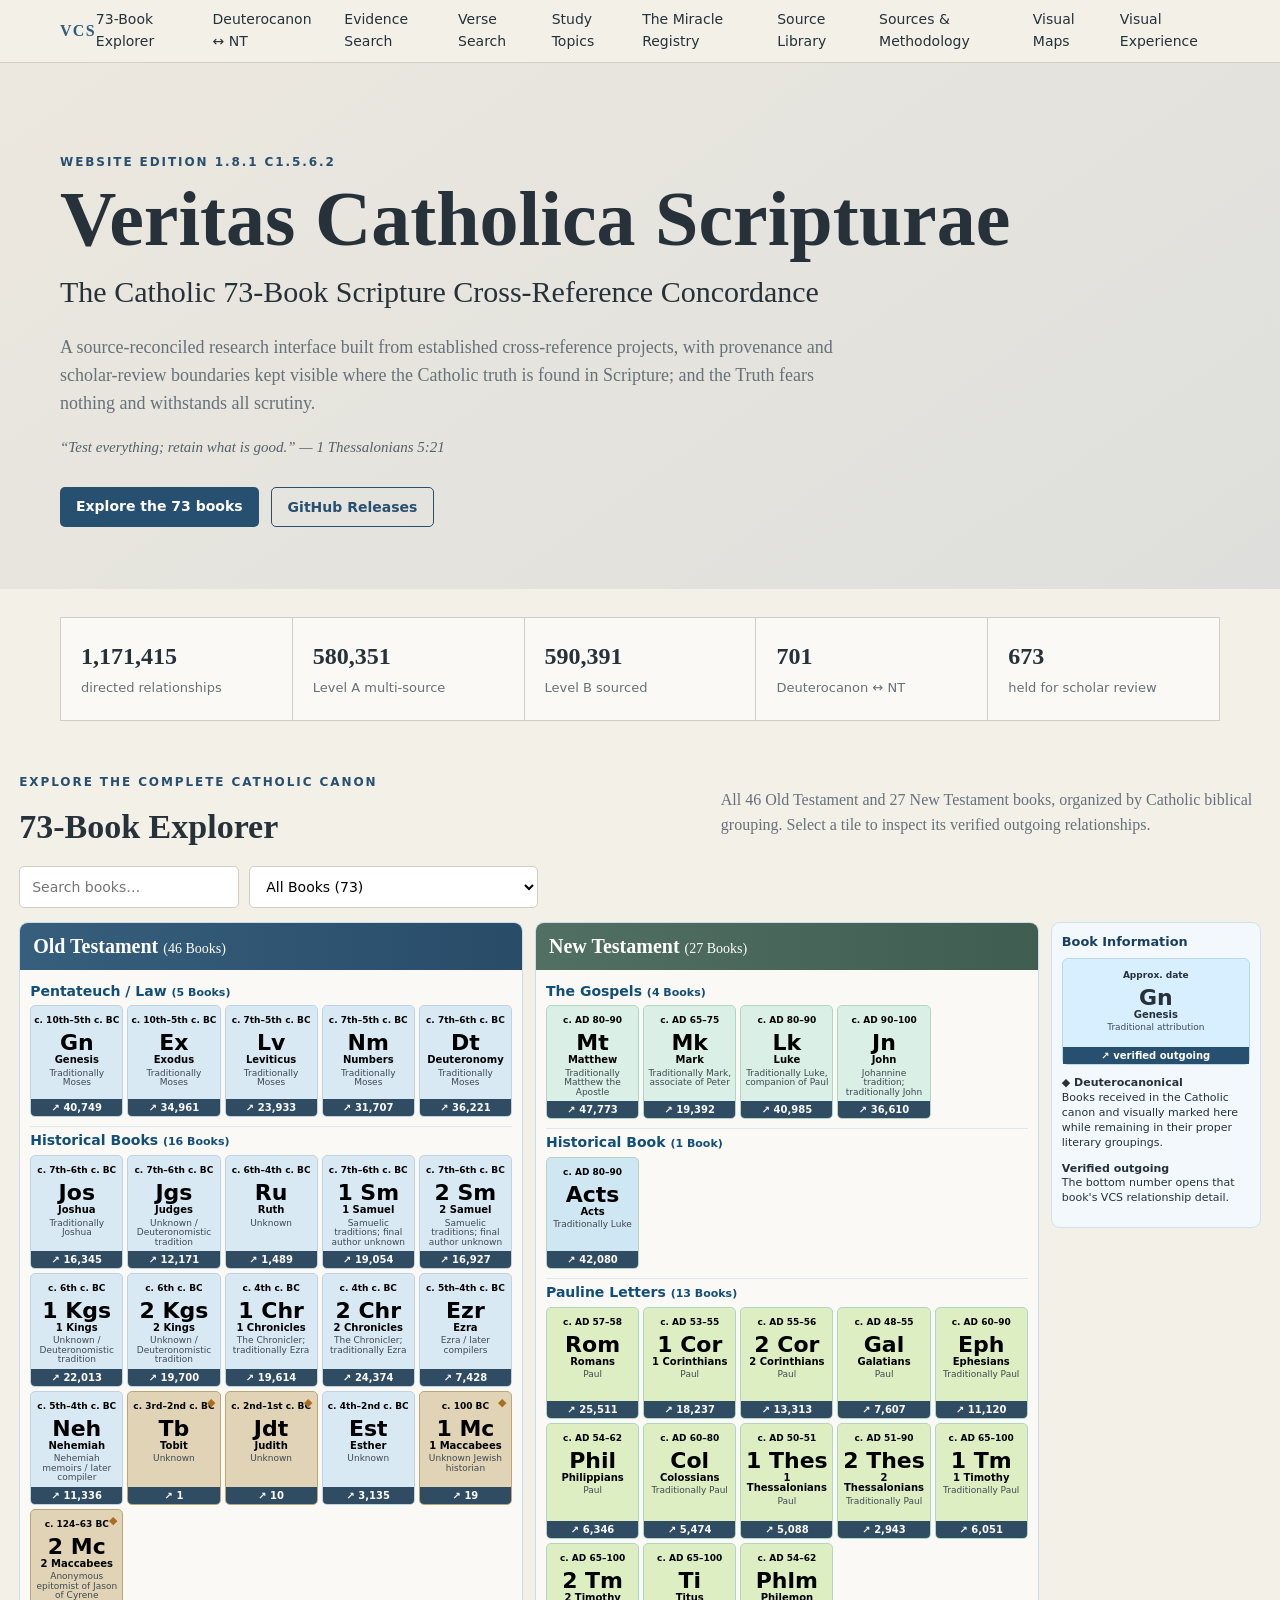
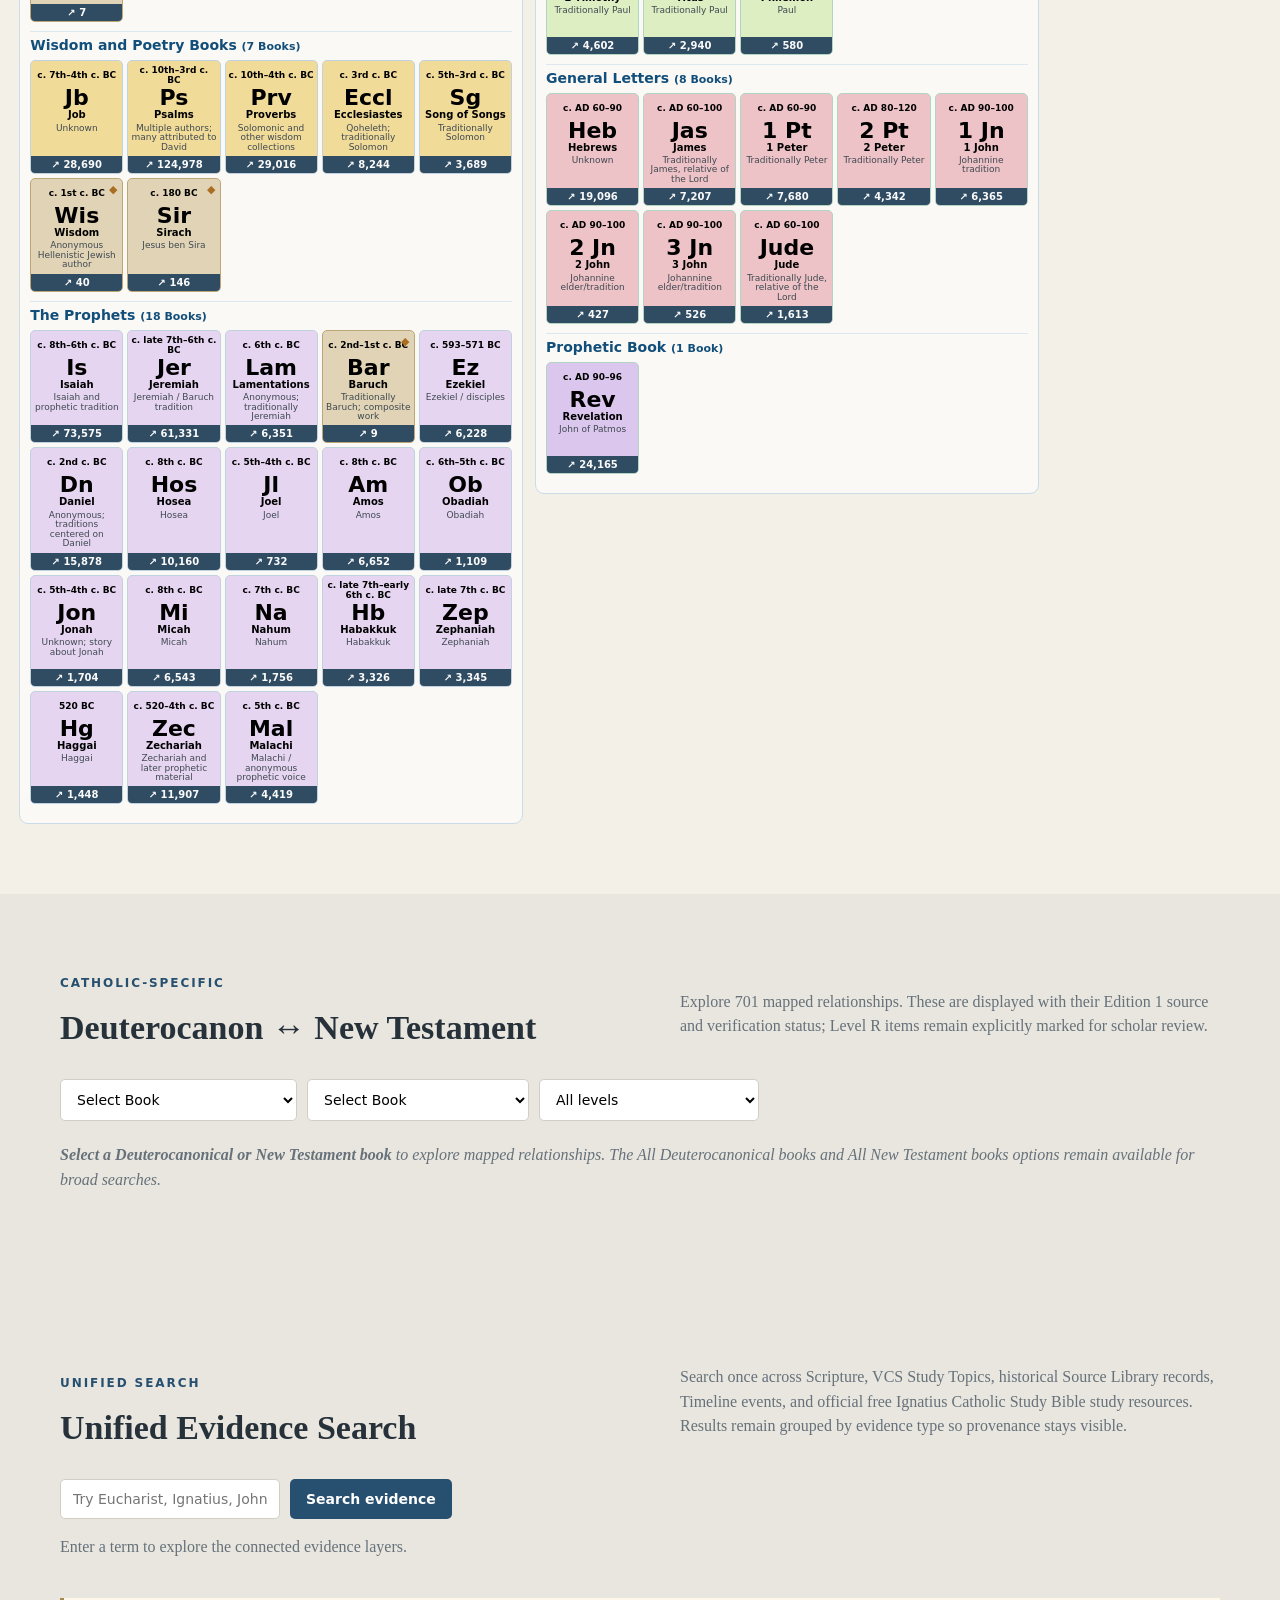
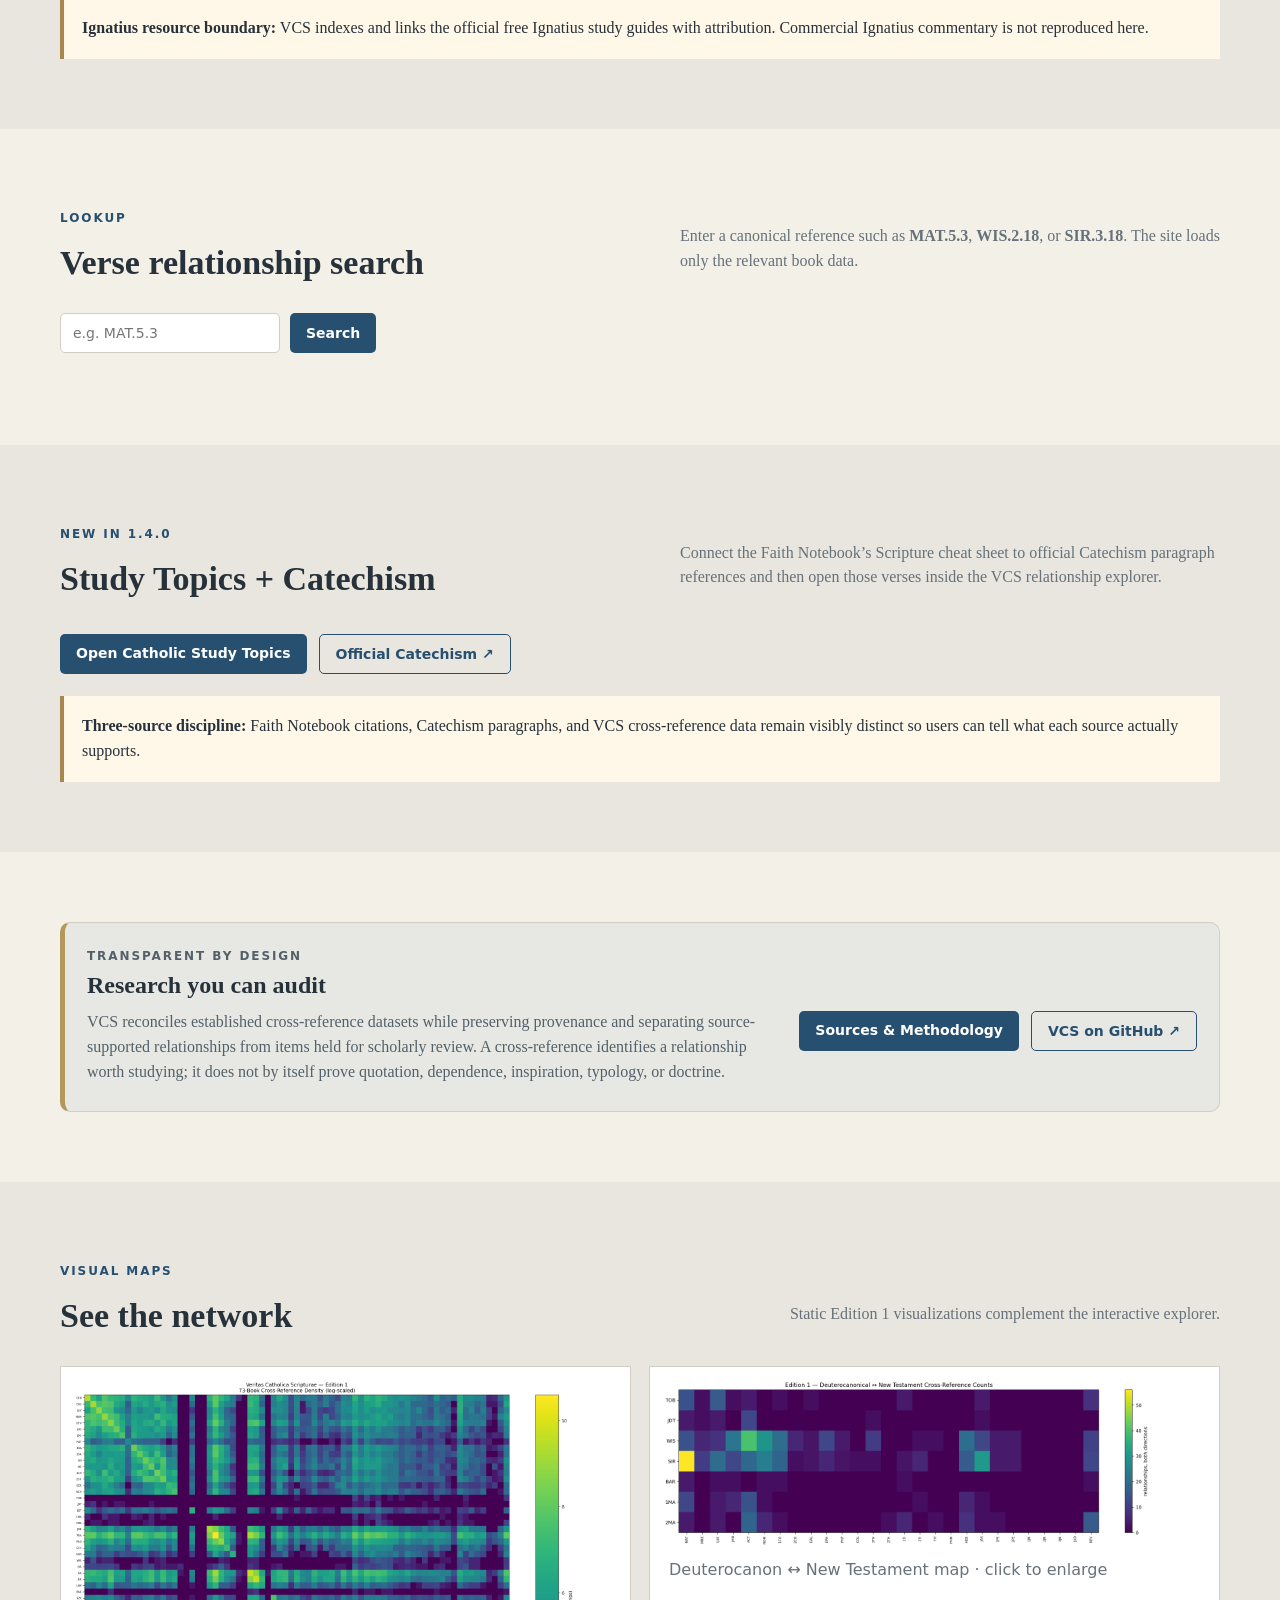
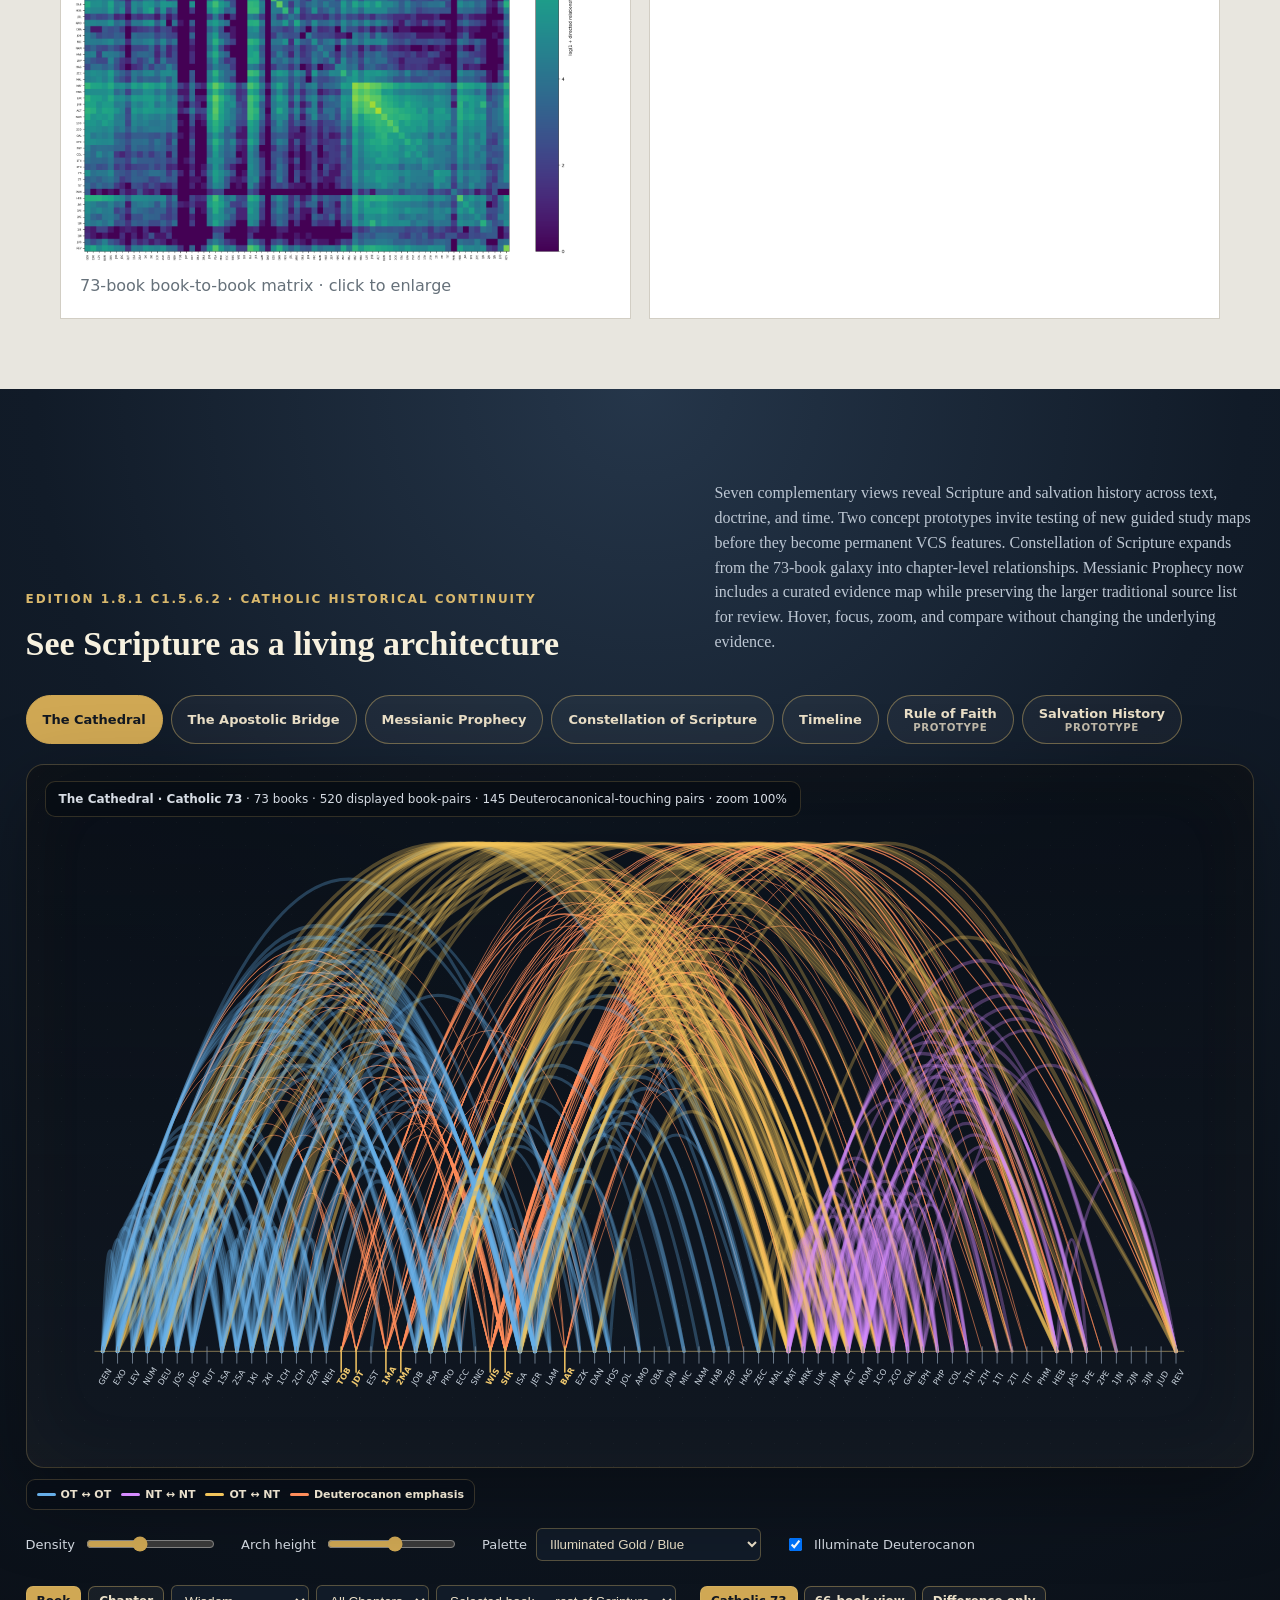
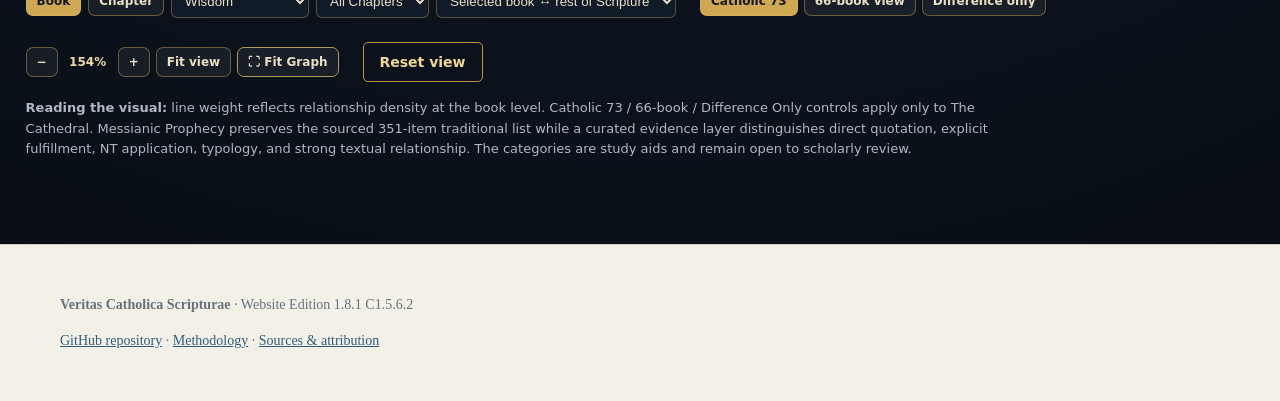
==== docs/index.html @ 523083eb "1_8_1_C1_5_6_2" ====
<!doctype html><html lang="en"><head><meta charset="utf-8"><meta name="viewport" content="width=device-width,initial-scale=1"><meta name="description" content="A provenance-preserving Catholic 73-book Scripture cross-reference concordance."><title>Veritas Catholica Scripturae</title><link rel="stylesheet" href="assets/style.css?v=1.8.1c1.5.6.2"></head><body>
<header><div class="wrap nav"><a class="brand" href="./">VCS</a><nav><a href="#explore">73-Book Explorer</a><a href="?section=deutero#deutero">Deuterocanon ↔ NT</a><a href="?section=evidence-search#evidence-search">Evidence Search</a><a href="#search">Verse Search</a><a href="topics.html">Study Topics</a><a href="miracle-registry.html">The Miracle Registry</a><a href="source-library.html">Source Library</a><a href="sources.html">Sources & Methodology</a><a href="#visuals">Visual Maps</a><a href="#visual-experience">Visual Experience</a></nav></div></header>
<main>
<section class="hero"><div class="wrap"><p class="eyebrow">Website Edition 1.8.1 C1.5.6.2</p><h1>Veritas Catholica Scripturae</h1><p class="lead">The Catholic 73-Book Scripture Cross-Reference Concordance</p><p class="sub">A source-reconciled research interface built from established cross-reference projects, with provenance and scholar-review boundaries kept visible where the Catholic truth is found in Scripture; and the Truth fears nothing and withstands all scrutiny.</p><p class="hero-scripture-motto">“Test everything; retain what is good.” — 1 Thessalonians 5:21</p><div class="actions"><a class="button" href="#explore">Explore the 73 books</a><a class="button secondary" href="https://github.com/cftrevizo/Veritas-Catholica-Scripturae/releases">GitHub Releases</a></div></div></section>
<section class="stats wrap"><div><strong>1,171,415</strong><span>directed relationships</span></div><div><strong>580,351</strong><span>Level A multi-source</span></div><div><strong>590,391</strong><span>Level B sourced</span></div><div><strong>701</strong><span>Deuterocanon ↔ NT</span></div><div><strong>673</strong><span>held for scholar review</span></div></section>
<section id="explore" class="wrap section book-explorer"><div class="sectionhead"><div><p class="eyebrow">Explore the complete Catholic canon</p><h2>73-Book Explorer</h2></div><p>All 46 Old Testament and 27 New Testament books, organized by Catholic biblical grouping. Select a tile to inspect its verified outgoing relationships.</p></div><div class="controls explorer-controls"><input id="bookFilter" placeholder="Search books…"><select id="canonFilter"><option value="all">All Books (73)</option><option value="ot">Old Testament (46)</option><option value="nt">New Testament (27)</option><option value="deutero">Highlight / Show Deuterocanonical</option></select></div><div id="bookGrid" class="bookgrid grouped-bookgrid"></div><aside class="book-info-note"><b>About dates & authorship:</b> Dates are approximate scholarly ranges. Authorship labels distinguish traditional attribution from cases where the human author or final compiler is uncertain. These are study aids, not definitions of Catholic dogma.</aside><div id="bookPanel" class="panel hidden"></div></section><section id="deutero" class="section alt"><div class="wrap"><div class="sectionhead"><div><p class="eyebrow">Catholic-specific</p><h2>Deuterocanon ↔ New Testament</h2></div><p>Explore 701 mapped relationships. These are displayed with their Edition 1 source and verification status; Level R items remain explicitly marked for scholar review.</p></div><div class="controls"><select id="deuteroBook"><option value="">Select Book</option><option value="all">All Deuterocanonical books</option></select><select id="ntBook"><option value="">Select Book</option><option value="all">All New Testament books</option></select><select id="levelFilter"><option value="all">All levels</option><option value="A">Level A</option><option value="B">Level B</option><option value="R">Scholar review</option></select></div><div id="deuteroResults" class="results"></div></div></section>
<section id="evidence-search" class="section alt"><div class="wrap"><div class="sectionhead"><div><p class="eyebrow">Unified search</p><h2>Unified Evidence Search</h2></div><p>Search once across Scripture, VCS Study Topics, historical Source Library records, Timeline events, and official free Ignatius Catholic Study Bible study resources. Results remain grouped by evidence type so provenance stays visible.</p></div><form id="evidenceSearchForm" class="searchbox evidence-searchbox"><input id="evidenceSearchInput" autocomplete="off" placeholder="Try Eucharist, Ignatius, John, Nicaea…"><button class="button" type="submit">Search evidence</button></form><div id="evidenceSearchStatus" class="evidence-search-status">Enter a term to explore the connected evidence layers.</div><div id="evidenceSearchResults" class="evidence-search-results"></div><div class="notice"><b>Ignatius resource boundary:</b> VCS indexes and links the official free Ignatius study guides with attribution. Commercial Ignatius commentary is not reproduced here.</div></div></section>
<section id="search" class="wrap section"><div class="sectionhead"><div><p class="eyebrow">Lookup</p><h2>Verse relationship search</h2></div><p>Enter a canonical reference such as <b>MAT.5.3</b>, <b>WIS.2.18</b>, or <b>SIR.3.18</b>. The site loads only the relevant book data.</p></div><form id="verseForm" class="searchbox"><input id="verseInput" autocomplete="off" placeholder="e.g. MAT.5.3"><button class="button" type="submit">Search</button></form><div id="verseResults" class="results"></div></section>
<section id="topics-callout" class="section alt"><div class="wrap"><div class="sectionhead"><div><p class="eyebrow">New in 1.4.0</p><h2>Study Topics + Catechism</h2></div><p>Connect the Faith Notebook’s Scripture cheat sheet to official Catechism paragraph references and then open those verses inside the VCS relationship explorer.</p></div><div class="actions"><a class="button" href="topics.html">Open Catholic Study Topics</a><a class="button secondary" href="https://www.vatican.va/archive/ENG0015/_INDEX.HTM" target="_blank" rel="noopener">Official Catechism ↗</a></div><div class="notice"><b>Three-source discipline:</b> Faith Notebook citations, Catechism paragraphs, and VCS cross-reference data remain visibly distinct so users can tell what each source actually supports.</div></div></section><section id="method-summary" class="wrap section method-summary"><div class="method-card"><div><p class="eyebrow">Transparent by design</p><h2>Research you can audit</h2><p>VCS reconciles established cross-reference datasets while preserving provenance and separating source-supported relationships from items held for scholarly review. A cross-reference identifies a relationship worth studying; it does not by itself prove quotation, dependence, inspiration, typology, or doctrine.</p></div><div class="actions"><a class="button" href="sources.html">Sources & Methodology</a><a class="button secondary" href="https://github.com/cftrevizo/Veritas-Catholica-Scripturae" target="_blank" rel="noopener">VCS on GitHub ↗</a></div></div></section>
<section id="visuals" class="section alt secondary-maps"><div class="wrap"><div class="sectionhead"><div><p class="eyebrow">Visual maps</p><h2>See the network</h2></div><p>Static Edition 1 visualizations complement the interactive explorer.</p></div><div class="visualgrid"><figure class="zoomable-map" tabindex="0" data-map-src="assets/73-book-matrix.png" data-map-title="73-book book-to-book matrix"><img src="assets/73-book-matrix.png" alt="73-book cross-reference matrix"><figcaption>73-book book-to-book matrix · click to enlarge</figcaption></figure><figure class="zoomable-map" tabindex="0" data-map-src="assets/deutero-nt-map.png" data-map-title="Deuterocanon ↔ New Testament map"><img src="assets/deutero-nt-map.png" alt="Deuterocanon to New Testament map"><figcaption>Deuterocanon ↔ New Testament map · click to enlarge</figcaption></figure></div></div></section>
<section id="visual-experience" class="visual-experience"><div class="wrap wide"><div class="sectionhead visualhead"><div><p class="eyebrow">Edition 1.8.1 C1.5.6.2 · Catholic Historical Continuity</p><h2>See Scripture as a living architecture</h2></div><p>Seven complementary views reveal Scripture and salvation history across text, doctrine, and time. Two concept prototypes invite testing of new guided study maps before they become permanent VCS features. Constellation of Scripture expands from the 73-book galaxy into chapter-level relationships. Messianic Prophecy now includes a curated evidence map while preserving the larger traditional source list for review. Hover, focus, zoom, and compare without changing the underlying evidence.</p></div><div class="visual-tabs"><button class="vtab active" data-v="cathedral">The Cathedral</button><button class="vtab" data-v="bridge">The Apostolic Bridge</button><button class="vtab" data-v="prophecy">Messianic Prophecy</button><button class="vtab" data-v="constellation">Constellation of Scripture</button><button class="vtab" data-v="timeline">Timeline</button><button class="vtab prototype" data-v="rulefaith">Rule of Faith <small>Prototype</small></button><button class="vtab prototype" data-v="salvation">Salvation History <small>Prototype</small></button></div><div class="visual-stage"><div id="visualMeta" class="visual-meta"></div><svg id="visualSvg" viewBox="0 -600 1400 1320" role="img" aria-label="Interactive Catholic Scripture network visualization"></svg><div id="visualTip" class="visual-tip hidden"></div></div><div id="conceptMapDetail" class="concept-map-detail hidden" aria-live="polite"></div><div id="visualLegendHost" class="visual-legend-host"></div><div class="visual-controls">
<div id="sharedGraphControls" class="context-controls">
<label>Density <input id="densityRange" type="range" min="120" max="1100" value="520" step="20"></label>
<label>Arch height <input id="archHeightRange" type="range" min="70" max="220" value="150" step="5"></label>
<label>Palette <select id="paletteSelect"><option value="illuminated">Illuminated Gold / Blue</option><option value="stained">Stained Glass</option><option value="ember">Ember / Sapphire</option><option value="mono">Ivory Monochrome</option><option value="electric">Electric Cyan / Magenta</option><option value="royal">Royal Blue / Crimson / Gold</option><option value="neon">Neon Emerald / Violet / Orange</option></select></label>
<label><input id="deuteroEmphasis" type="checkbox" checked> Illuminate Deuterocanon</label></div>
<div id="constellationControls" class="constellation-controls hidden">
<button class="mini active" data-const-mode="book">Book</button><button class="mini" data-const-mode="chapter">Chapter</button>
<select id="constBookSelect" aria-label="Choose a book"></select>
<select id="constChapterSelect" aria-label="Select Chapter"><option value="all">All Chapters</option></select>
<select id="constScopeSelect" aria-label="Choose chapter relationship scope"><option value="external">Selected book ↔ rest of Scripture</option><option value="internal">Within selected book</option><option value="all">Both</option></select>
</div><div id="canonCompareControls" class="canon-compare-controls"><button class="mini active" data-canon="73">Catholic 73</button><button class="mini" data-canon="66">66-book view</button><button class="mini" data-canon="diff">Difference only</button></div>
<div id="timelineControls" class="timeline-controls hidden"><div class="timeline-filter-group"><div class="timeline-filter-title">Historical Scope</div><div class="timeline-scope"><button class="mini active" data-timeline-scope="all">All History</button><button class="mini active" data-timeline-scope="ot">Old Testament</button><button class="mini active" data-timeline-scope="apostolic">NT & Apostolic Age</button><button class="mini active" data-timeline-scope="church">Church History</button></div></div><div class="timeline-filter-group"><div class="timeline-filter-title">Detail / Importance</div><div id="timelineImportance" class="timeline-importance"><button class="mini active" data-timeline-importance="foundational">Foundational</button><button class="mini active" data-timeline-importance="major">Major</button><button class="mini" data-timeline-importance="significant">Significant</button><button class="mini" data-timeline-importance="detailed">Detailed</button><button class="mini" data-timeline-importance="source">Source-Level</button></div></div><div class="timeline-filter-group"><div class="timeline-filter-title">Event Categories</div><div id="timelineCategories" class="timeline-categories"></div><div class="timeline-category-actions"><button id="timelineDeselectCats" class="mini">Clear categories</button><button id="timelineShowAllCats" class="mini">Show all categories</button></div></div><div id="timelineDetail" class="timeline-detail"><b>Semantic zoom timeline</b><span>Zoom closer or increase Detail to reveal more events. Select an event for its historical note and source layer.</span></div></div><div class="zoom-controls"><button id="zoomOut" class="mini" title="Zoom out">−</button><span id="zoomLabel">100%</span><button id="zoomIn" class="mini">+</button><button id="resetZoom" class="mini">Fit view</button><button id="fitVisual" class="mini" title="Fit the complete rendered graph to the available viewport">⛶ Fit Graph</button></div>
<button id="resetVisual" class="button secondary">Reset view</button>
</div><div class="visual-caption"><b>Reading the visual:</b> line weight reflects relationship density at the book level. Catholic 73 / 66-book / Difference Only controls apply only to The Cathedral. Messianic Prophecy preserves the sourced 351-item traditional list while a curated evidence layer distinguishes direct quotation, explicit fulfillment, NT application, typology, and strong textual relationship. The categories are study aids and remain open to scholarly review.</div></div></section>
</main><div id="mapLightbox" class="map-lightbox hidden" aria-hidden="true"><div class="map-lightbox-bar"><strong id="mapLightboxTitle">Visual map</strong><div><button id="mapZoomOut" class="mini">−</button><span id="mapZoomLabel">100%</span><button id="mapZoomIn" class="mini">+</button><button id="mapZoomReset" class="mini">Reset</button><button id="mapClose" class="mini">Close</button></div></div><div id="mapViewport" class="map-viewport"><img id="mapLightboxImg" alt="Enlarged visual map"></div></div><footer><div class="wrap"><p><b>Veritas Catholica Scripturae</b> · Website Edition 1.8.1 C1.5.6.2</p><p><a href="https://github.com/cftrevizo/Veritas-Catholica-Scripturae">GitHub repository</a> · <a href="https://github.com/cftrevizo/Veritas-Catholica-Scripturae/blob/main/METHODOLOGY.md">Methodology</a> · <a href="https://github.com/cftrevizo/Veritas-Catholica-Scripturae/blob/main/NOTICE.md">Sources & attribution</a></p></div></footer><script src="assets/timeline.js?v=1.8.1c1.5.6.2"></script><script src="assets/app.js?v=1.8.1c1.5.6.2"></script><script src="assets/concept-maps.js?v=1.8.1c1.5.6.2"></script><script src="assets/deutero-bridge.js?v=1.7.0rc2-r2"></script><script src="assets/evidence-search.js?v=1.8.1c1.5.6.2"></script><script src="assets/miracle-search-bridge.js?v=1.8.1c1.5.6.2"></script><script src="assets/miracle-context-links.js?v=1.8.1c1.5.6.2"></script><script src="assets/evidence-search-controls.js?v=1.7.0c1g"></script></body></html>
---- docs/assets/style.css ----
:root{--ink:#17202a;--muted:#65717d;--paper:#fbfaf7;--card:#fff;--line:#ddd9cf;--accent:#7a2e2e;--gold:#a8792d;--soft:#f1eee7;--review:#8a5a00}*{box-sizing:border-box}html{scroll-behavior:smooth}body{margin:0;font-family:Georgia,'Times New Roman',serif;background:var(--paper);color:var(--ink);line-height:1.55}a{color:var(--accent)}.wrap{width:min(1160px,92vw);margin:auto}header{position:sticky;top:0;z-index:10;background:rgba(251,250,247,.96);border-bottom:1px solid var(--line);backdrop-filter:blur(8px)}.nav{height:62px;display:flex;align-items:center;justify-content:space-between}.brand{font-weight:800;text-decoration:none;letter-spacing:.08em}.nav nav{display:flex;gap:20px}.nav nav a{text-decoration:none;color:var(--ink);font-family:system-ui,sans-serif;font-size:14px}.hero{padding:80px 0 62px;background:linear-gradient(145deg,#f8f4eb,#efe8dc)}h1{font-size:clamp(42px,7vw,78px);line-height:.98;margin:.12em 0}.lead{font-size:clamp(20px,3vw,30px);margin:12px 0}.sub{max-width:780px;color:var(--muted);font-size:18px}.eyebrow{text-transform:uppercase;letter-spacing:.16em;font:700 12px system-ui,sans-serif;color:var(--accent)}.actions{display:flex;gap:12px;flex-wrap:wrap;margin-top:28px}.button{display:inline-block;border:0;border-radius:5px;background:var(--accent);color:white;text-decoration:none;padding:11px 16px;font:700 14px system-ui,sans-serif;cursor:pointer}.button.secondary{background:transparent;color:var(--accent);border:1px solid var(--accent)}.stats{display:grid;grid-template-columns:repeat(5,1fr);gap:1px;background:var(--line);border:1px solid var(--line);margin-top:28px}.stats div{background:var(--card);padding:20px}.stats strong{display:block;font-size:24px}.stats span{font:13px system-ui,sans-serif;color:var(--muted)}.section{padding:70px 0}.alt{background:#f2efe8}.sectionhead{display:flex;justify-content:space-between;gap:30px;align-items:end;margin-bottom:24px}.sectionhead h2{font-size:34px;margin:0}.sectionhead>p{max-width:540px;color:var(--muted)}.controls,.searchbox{display:flex;gap:10px;flex-wrap:wrap;margin:20px 0}.controls input,.controls select,.searchbox input{padding:11px 12px;border:1px solid var(--line);background:white;border-radius:5px;font:14px system-ui,sans-serif;min-width:220px}.bookgrid{display:grid;grid-template-columns:repeat(auto-fill,minmax(150px,1fr));gap:9px}.book{background:white;border:1px solid var(--line);border-radius:6px;padding:12px;text-align:left;cursor:pointer}.book:hover{border-color:var(--accent)}.book b{display:block}.book small{font-family:system-ui,sans-serif;color:var(--muted)}.book.deutero{border-left:4px solid var(--gold)}.panel,.results{margin-top:22px}.panel{background:white;border:1px solid var(--line);padding:22px;border-radius:7px}.hidden{display:none}.chips{display:flex;flex-wrap:wrap;gap:8px}.chip{background:var(--soft);border-radius:999px;padding:6px 10px;font:13px system-ui,sans-serif}.result{display:grid;grid-template-columns:minmax(120px,1fr) minmax(120px,1fr) 80px minmax(150px,1.5fr);gap:10px;padding:10px 0;border-bottom:1px solid var(--line);font-family:system-ui,sans-serif;font-size:14px}.badge{display:inline-block;padding:2px 7px;border-radius:999px;background:#e8eee7;font-size:12px}.badge.R{background:#f6ead0;color:#6d4700}.cards{display:grid;grid-template-columns:repeat(3,1fr);gap:14px}.cards article{background:white;border:1px solid var(--line);padding:20px}.notice{margin-top:22px;padding:18px;border-left:4px solid var(--gold);background:#fff8e8}.visualgrid{display:grid;grid-template-columns:1fr 1fr;gap:18px}.visualgrid figure{margin:0;background:white;border:1px solid var(--line);padding:10px}.visualgrid img{width:100%;height:auto;display:block}.visualgrid figcaption{padding:9px;font-family:system-ui,sans-serif;color:var(--muted)}footer{border-top:1px solid var(--line);padding:35px 0;color:var(--muted);font-size:14px}.pager{display:flex;gap:8px;margin-top:15px}.empty{color:var(--muted);font-style:italic}@media(max-width:800px){.nav nav{display:none}.stats{grid-template-columns:1fr 1fr}.sectionhead{display:block}.cards,.visualgrid{grid-template-columns:1fr}.result{grid-template-columns:1fr 1fr}.result .src{grid-column:1/-1}}

.study{background:linear-gradient(180deg,#f7f2e8,#fff)}.studygrid{display:grid;grid-template-columns:repeat(auto-fit,minmax(250px,1fr));gap:16px;margin:24px 0}.studycard{background:#fff;border:1px solid #d9d0bd;border-radius:14px;padding:20px;cursor:pointer;box-shadow:0 4px 16px rgba(0,0,0,.05)}.studycard:hover{transform:translateY(-2px)}.studycard h3{margin:.25rem 0}.studycard .tag{font-size:.78rem;text-transform:uppercase;letter-spacing:.06em;color:#795c24}.pathitem{padding:14px 0;border-bottom:1px solid #e6dfd2}.pathitem:last-child{border-bottom:0}.levelB{display:inline-block;background:#e6f4ea;color:#1e6b39;padding:2px 8px;border-radius:999px;font-size:.75rem;font-weight:700}.levelR{display:inline-block;background:#fff0d6;color:#855600;padding:2px 8px;border-radius:999px;font-size:.75rem;font-weight:700}.pathrefs{font-family:ui-monospace,SFMono-Regular,Menlo,monospace;font-weight:700}.studyintro{max-width:850px}
/* Edition 1.3 Visual Experience */
.visual-experience{padding:76px 0 84px;background:radial-gradient(circle at 50% 0,#25364a 0,#111b28 38%,#090e15 100%);color:#f7f1df;overflow:hidden}.wide{width:min(1380px,96vw)}.visualhead>p{color:#bdc7d3}.visual-experience .eyebrow{color:#d9b86c}.visual-tabs{display:flex;gap:8px;flex-wrap:wrap;margin:20px 0}.vtab{border:1px solid rgba(218,184,108,.45);background:rgba(255,255,255,.04);color:#eadfc7;padding:10px 16px;border-radius:999px;cursor:pointer;font:700 13px system-ui,sans-serif}.vtab.active{background:#d0a854;color:#121821;border-color:#d0a854}.visual-stage{position:relative;border:1px solid rgba(218,184,108,.25);border-radius:18px;background:linear-gradient(180deg,rgba(7,12,19,.72),rgba(17,24,34,.9));box-shadow:0 28px 80px rgba(0,0,0,.35),inset 0 0 80px rgba(196,155,74,.04);overflow:hidden}.visual-stage:before{content:'';position:absolute;inset:0;pointer-events:none;background-image:radial-gradient(rgba(255,255,255,.16) .6px,transparent .7px);background-size:23px 23px;opacity:.18}.visual-stage svg{width:100%;height:auto;display:block;min-height:520px}.visual-meta{position:absolute;z-index:3;left:18px;top:16px;padding:10px 13px;background:rgba(8,13,20,.74);border:1px solid rgba(218,184,108,.2);border-radius:10px;font:12px system-ui,sans-serif;color:#d6dce4;backdrop-filter:blur(8px)}.visual-tip{position:fixed;z-index:99999;pointer-events:none;max-width:280px;padding:10px 12px;border:1px solid rgba(218,184,108,.45);border-radius:8px;background:rgba(7,11,17,.94);color:#fff;font:12px system-ui,sans-serif;box-shadow:0 12px 30px rgba(0,0,0,.4)}.visual-controls{display:flex;gap:24px;align-items:center;flex-wrap:wrap;margin:16px 0;font:13px system-ui,sans-serif;color:#d6dce4}.visual-controls label{display:flex;align-items:center;gap:9px}.visual-controls input[type=range]{accent-color:#d0a854}.visual-caption{max-width:1000px;color:#aeb9c5;font:13px/1.6 system-ui,sans-serif}.secondary-maps{background:#f3efe6}.v-arc{fill:none;stroke-linecap:round;transition:opacity .18s,stroke-width .18s}.v-book{cursor:pointer}.v-book text{font:10px system-ui,sans-serif;fill:#cbd5df}.v-book .tick{stroke:#8090a1;stroke-width:1}.v-book.deut text{fill:#f0c96f;font-weight:800}.v-book.deut .tick{stroke:#e3b85e;stroke-width:2}.v-book.active text{fill:#fff;font-weight:800}.bridge-label{font:700 12px system-ui,sans-serif;fill:#e9edf2}.bridge-count{font:11px system-ui,sans-serif;fill:#d8b45e}.canon-number{font:800 54px Georgia,serif;fill:#f2d58d}.canon-copy{font:14px system-ui,sans-serif;fill:#c3ced9}.canon-switch{cursor:pointer}.visual-experience .button.secondary{color:#efd797;border-color:#b9944a;background:transparent}@media(max-width:800px){.visual-stage svg{min-height:420px}.visual-controls{gap:12px}.visualhead{display:block}.v-book text{font-size:8px}}

/* Edition 1.3.2 controls */
.visual-controls select{background:#111b28;color:#eadfc7;border:1px solid rgba(218,184,108,.35);border-radius:6px;padding:7px 9px}.mini{border:1px solid rgba(218,184,108,.4);background:rgba(255,255,255,.055);color:#eadfc7;border-radius:7px;padding:7px 10px;cursor:pointer;font:700 12px system-ui,sans-serif}.mini:hover,.mini.active{background:#d0a854;color:#121821}.canon-compare-controls,.zoom-controls{display:flex;align-items:center;gap:6px}.zoom-controls span{min-width:48px;text-align:center;color:#f0dca8;font:700 12px system-ui,sans-serif}.visual-stage svg{cursor:grab;touch-action:none}.visual-stage svg.dragging{cursor:grabbing}.canon-number.small{font-size:34px}.v-arc{filter:drop-shadow(0 0 2px rgba(126,185,220,.16))}.visual-stage{min-height:560px}@media(max-width:800px){.visual-controls{align-items:flex-start}.canon-compare-controls,.zoom-controls{width:100%;flex-wrap:wrap}}

/* Edition 1.3.3 */
.visual-stage{min-height:700px}.visual-stage svg{height:min(78vh,900px);min-height:650px}.visual-legend{position:absolute;right:14px;top:42px;display:flex;gap:10px;flex-wrap:wrap;max-width:520px;padding:8px 10px;border-radius:9px;background:rgba(8,14,23,.82);border:1px solid rgba(218,184,108,.22);font:700 11px system-ui,sans-serif;color:#e8dfcc;backdrop-filter:blur(8px)}.visual-legend span{display:flex;align-items:center;gap:5px}.visual-legend i{width:19px;height:3px;border-radius:3px;display:inline-block}.v-arc{filter:drop-shadow(0 0 3px rgba(126,185,220,.22))}
.prophecy-title{font-size:26px;font-weight:800;letter-spacing:.12em}.prophecy-sub{font-size:13px;fill:#d8dfef}.prophecy-arc{filter:drop-shadow(0 0 2px currentColor)}

/* Edition 1.3.5 prophecy interaction */
.prophecy-book{cursor:pointer}.prophecy-book text{font-weight:800}.prophecy-book.active text{font-weight:900;filter:drop-shadow(0 0 5px currentColor)}.prophecy-count{font:800 26px Georgia,serif;fill:#f2d58d}.prophecy-legend{max-width:410px}.prophecy-arc{transition:stroke-opacity .12s,stroke-width .12s}.prophecy-title{font-size:22px}

/* Edition 1.3.7 Constellation of Scripture */
.const-line{pointer-events:none}.const-star{filter:drop-shadow(0 0 7px currentColor);cursor:pointer}.const-label{font-size:10px;fill:#e9edf7;pointer-events:none}.const-star.dim{opacity:.7}.const-star.chapter{filter:drop-shadow(0 0 8px #fff)}.const-ch-label{font-size:8px;fill:#111;font-weight:800;pointer-events:none}.const-center{font-size:22px;fill:#fff;font-weight:700;filter:drop-shadow(0 0 10px #65d6ff)}.const-back{font-size:13px;fill:#65d6ff;cursor:pointer;text-decoration:underline}

/* Edition 1.3.8 Constellation navigation & semantic book groups */
.constellation-controls{display:flex;align-items:center;gap:7px;flex-wrap:wrap}.constellation-controls select{background:#111b28;color:#eadfc7;border:1px solid rgba(218,184,108,.35);border-radius:6px;padding:7px 9px;max-width:240px}.constellation-legend{top:auto;bottom:14px;max-width:760px}.constellation-legend span{white-space:nowrap}.const-label{font-size:10px;font-weight:800;paint-order:stroke;stroke:#07101a;stroke-width:2px;stroke-linejoin:round}.const-ch-label-out{font-size:8px;font-weight:800;paint-order:stroke;stroke:#07101a;stroke-width:2px;stroke-linejoin:round}.const-book,.const-chapter{cursor:pointer}.const-line{transition:opacity .15s;filter:drop-shadow(0 0 2px rgba(255,255,255,.08))}


/* Edition 1.3.9 Bridge, maps & navigation refinement */
.bridge-legend{max-width:680px}.bridge-legend .legend-note,.visual-legend .legend-note{width:100%;color:#b9c4d0;font-weight:500}.zoomable-map{cursor:zoom-in;transition:transform .18s,box-shadow .18s}.zoomable-map:hover,.zoomable-map:focus{transform:translateY(-2px);box-shadow:0 12px 30px rgba(0,0,0,.12);outline:2px solid #b9944a;outline-offset:2px}.map-lightbox{position:fixed;z-index:1000;inset:0;background:rgba(3,7,12,.96);display:flex;flex-direction:column;color:#f5ead0}.map-lightbox.hidden{display:none}.map-lightbox-bar{height:58px;flex:0 0 58px;display:flex;align-items:center;justify-content:space-between;gap:16px;padding:0 18px;border-bottom:1px solid rgba(218,184,108,.28);background:#0b111a;font:13px system-ui,sans-serif}.map-lightbox-bar>div{display:flex;align-items:center;gap:7px}.map-lightbox-bar #mapZoomLabel{min-width:50px;text-align:center;color:#efd797;font-weight:800}.map-viewport{position:relative;flex:1;overflow:hidden;cursor:grab;touch-action:none}.map-viewport.dragging{cursor:grabbing}.map-viewport img{position:absolute;left:50%;top:50%;max-width:88vw;max-height:82vh;transform-origin:center center;translate:-50% -50%;user-select:none;-webkit-user-drag:none;transition:transform .06s linear}.map-open{overflow:hidden}@media(max-width:700px){.map-lightbox-bar{height:auto;min-height:58px;align-items:flex-start;padding:10px;flex-direction:column}.map-lightbox-bar>div{flex-wrap:wrap}.bridge-legend{max-width:90%}}

/* 1.3.15 focus interaction + external legend */
.visual-legend-host{min-height:34px;margin:10px 0 4px;display:flex;align-items:center}.visual-legend-host .visual-legend{position:static!important;right:auto!important;top:auto!important;bottom:auto!important;max-width:100%;width:auto;background:rgba(8,14,23,.68)}
.visual-stage .visual-legend{display:none!important}.const-book,.const-chapter,.bridge-node,.v-book{transition:opacity .16s ease}.const-line,.bridge-arc,.v-arc{transition:opacity .16s ease,stroke-width .16s ease}.constellation-controls select#constChapterSelect{max-width:220px}

/* Edition 1.4.0 — Catechism Integration (additive; preserves 1.3.15 visual rules) */
.topicstats{margin:1rem 0 1.25rem;color:var(--muted,#65707c)}
.topicgrid{display:grid;grid-template-columns:repeat(auto-fit,minmax(320px,1fr));gap:1rem}
.topiccard{background:var(--card,#fff);border:1px solid rgba(30,60,90,.14);border-radius:16px;padding:1.15rem;box-shadow:0 8px 28px rgba(18,42,66,.06)}
.topiccard h2{margin:.15rem 0 .55rem;font-size:1.18rem}.topic-summary{line-height:1.55;margin:.35rem 0 1rem}.topic-source-label{font-size:.72rem;text-transform:uppercase;letter-spacing:.09em;font-weight:800;color:var(--muted,#65707c);margin:.35rem 0 .45rem}
.refchips{display:flex;flex-wrap:wrap;gap:.42rem}.refchip{display:inline-flex;padding:.35rem .55rem;border-radius:999px;border:1px solid rgba(30,80,120,.18);background:rgba(60,120,170,.07);text-decoration:none;font-size:.86rem}.refchip:hover{transform:translateY(-1px);border-color:rgba(30,80,120,.4)}.refchip.muted{opacity:.68}
.cccbox{display:flex;justify-content:space-between;gap:1rem;align-items:center;margin-top:1rem;padding:.85rem;border-radius:12px;background:rgba(130,90,35,.07);border-left:4px solid #9b7435}.cccbox strong{display:block;margin-top:.15rem}.ccc-link{white-space:nowrap;font-weight:700;font-size:.86rem}
.hero.compact{padding-top:3.5rem;padding-bottom:2.5rem}@media(max-width:680px){.topicgrid{grid-template-columns:1fr}.cccbox{align-items:flex-start;flex-direction:column}.ccc-link{white-space:normal}}

/* 1.4.0 candidate 2 — compact study rows */
.topic-controls{display:grid;grid-template-columns:minmax(220px,1fr) auto auto auto auto;gap:.6rem;align-items:center}.smallbtn{border:1px solid rgba(30,60,90,.18);background:#fff;border-radius:9px;padding:.68rem .85rem;cursor:pointer}.importance-key{font-size:.86rem;color:var(--muted,#65707c);display:flex;gap:.5rem;align-items:center;flex-wrap:wrap}.dot{display:inline-block;width:10px;height:10px;border-radius:50%;margin-left:.35rem}.dot.essential{background:#d94a4a}.dot.high{background:#e68a35}.dot.important{background:#d9ac35}.topicrows{display:flex;flex-direction:column;gap:.38rem}.topicgroup{margin:1.1rem 0 .25rem;border-radius:11px;padding:.7rem .9rem;background:#edf3fa;border-left:4px solid #315b86}.topicgroup.sacraments{background:#faecec;border-left-color:#a83939}.topicgroup.defending{background:#edf2ff;border-left-color:#385ca8}.topicgroup h3{margin:0;font-size:1.03rem}.topicgroup p{margin:.15rem 0 0;font-size:.82rem;color:var(--muted,#65707c)}
.topicrow{border:1px solid rgba(30,60,90,.14);border-radius:10px;background:var(--card,#fff);overflow:hidden;box-shadow:0 3px 12px rgba(18,42,66,.035)}.topicrow-head{display:grid;grid-template-columns:20px minmax(210px,1fr) auto auto 22px;gap:.65rem;align-items:center;padding:.7rem .85rem;cursor:pointer}.topicrow-head:hover{background:#f7fafc}.topicrow-title{font-weight:750}.topicrow-sub{display:block;color:var(--muted,#65707c);font-size:.78rem;margin-top:.08rem}.topicmeta{font-size:.78rem;color:var(--muted,#65707c);white-space:nowrap}.importance-dot{width:10px;height:10px;border-radius:50%}.importance-dot.essential{background:#d94a4a}.importance-dot.high{background:#e68a35}.importance-dot.important{background:#d9ac35}.chev{transition:transform .18s ease}.topicrow.open .chev{transform:rotate(180deg)}.topicrow-body{display:none;border-top:1px solid rgba(30,60,90,.10);padding:1rem;background:#fbfdff}.topicrow.open .topicrow-body{display:block}.topicrow:not(.locked):hover .topicrow-body{display:block}.topicrow:not(.locked):hover .chev{transform:rotate(180deg)}.topic-summary{margin:.1rem 0 1rem;line-height:1.55}.topic-columns{display:grid;grid-template-columns:1.25fr .8fr;gap:1rem}.source-list{margin:.5rem 0 0;padding-left:1.2rem}.scenario{margin-top:1rem;padding:.9rem 1rem;border-left:4px solid #385ca8;background:#f2f6ff;border-radius:8px}.scenario h4{margin:0 0 .4rem}.scenario ol{margin:.4rem 0;padding-left:1.25rem}.scenario-close{font-weight:650;margin:.55rem 0 0}.trackpill,.catpill{display:inline-block;border-radius:999px;padding:.18rem .5rem;font-size:.7rem;font-weight:700;background:#eef3f8;color:#31506e}.catpill{background:#f8ecec;color:#874242}.cccbox.compact{margin-top:.55rem}.refchips.compact{margin-top:.35rem}
@media(max-width:900px){.topic-controls{grid-template-columns:1fr 1fr}.topic-controls input{grid-column:1/-1}.topic-columns{grid-template-columns:1fr}.topicrow-head{grid-template-columns:18px minmax(160px,1fr) auto 20px}.topicmeta.cccmeta{display:none}.topicrow:not(.locked):hover .topicrow-body{display:none}.topicrow.open .topicrow-body{display:block}}
@media(max-width:560px){.topic-controls{grid-template-columns:1fr}.topic-controls input{grid-column:auto}.topicrow-head{grid-template-columns:16px 1fr 18px}.topicmeta{display:none}.topicrow{border-radius:8px}}

/* Edition 1.4.0 Candidate 3 — formation dashboard + complete 73-book explorer */
.book-explorer{width:min(1460px,96vw)}.explorer-controls{justify-content:flex-start}.grouped-bookgrid{display:grid;grid-template-columns:1fr 1fr;gap:18px;align-items:start}.bookgroup{background:#fff;border:1px solid var(--line);border-radius:10px;padding:12px}.bookgroup h3{margin:0 0 9px;padding-bottom:6px;border-bottom:2px solid #d9e6f2;font-size:18px}.bookgroup.nt h3{border-color:#bde8d8}.bookgroup-grid{display:grid;grid-template-columns:repeat(auto-fit,minmax(118px,1fr));gap:7px}.booktile{min-height:148px;text-align:center;padding:7px 6px 0;display:flex;flex-direction:column;align-items:center;border-radius:7px;overflow:hidden;background:#d8efff;border-color:#bdd7ea}.booktile.ntbook{background:#d8f6e8;border-color:#a8ddc4}.booktile.deutero{background:#ffe3a8;border:1px solid #f2c96c}.bookdate{font:700 11px system-ui,sans-serif;min-height:18px}.bookabbr{font:800 28px/1 system-ui,sans-serif;margin:4px 0}.bookname{font:700 13px system-ui,sans-serif}.bookauthor{font:11px/1.2 system-ui,sans-serif;color:#3e4b56;margin:4px 0 7px;min-height:27px}.bookverified{margin-top:auto;width:calc(100% + 12px);background:#0c4d73;color:#fff;padding:5px;font:800 12px system-ui,sans-serif}.booktile:hover{transform:translateY(-2px);box-shadow:0 7px 18px rgba(17,63,96,.15)}.book-info-note{margin:18px 0;padding:14px 16px;background:#eef5fb;border-left:4px solid #1e5d86;font:13px/1.5 system-ui,sans-serif}.bookpanel-head{display:flex;justify-content:space-between;gap:20px}.verified-big{background:#0c4d73;color:#fff;border-radius:8px;padding:12px 18px;min-width:170px;text-align:center;font-family:system-ui,sans-serif}.verified-big span{display:block;font-size:12px}.verified-big strong{font-size:26px}.topics-dashboard{display:grid;grid-template-columns:210px minmax(0,1fr);gap:16px}.topic-sidebar{position:sticky;top:76px;align-self:start;border:1px solid var(--line);border-radius:10px;background:#fff;padding:10px;display:flex;flex-direction:column;gap:5px}.topic-sidebar b{padding:8px 10px;color:#173f64}.topic-sidebar button{border:0;background:transparent;text-align:left;padding:8px 10px;border-radius:7px;cursor:pointer;color:#29455e}.topic-sidebar button:hover{background:#eaf2fa;color:#0e568b}.topics-main{min-width:0}.topicgroup{border-left-width:5px}.topicgroup:nth-of-type(4n+1){background:#f8ecec}.topicgroup:nth-of-type(4n+2){background:#edf4fc}.topicgroup:nth-of-type(4n+3){background:#eef8f3}.topicgroup:nth-of-type(4n){background:#f5effc}.topicgroup.defending{background:#eaf1ff;border-left-color:#2d5aa6}.topicgroup.sacraments{background:#fae9e9;border-left-color:#a92f38}.topicrow-head{min-height:62px}.topicrow.open{box-shadow:0 8px 22px rgba(20,57,88,.09)}
@media(max-width:980px){.grouped-bookgrid{grid-template-columns:1fr}.topics-dashboard{grid-template-columns:1fr}.topic-sidebar{position:static;display:grid;grid-template-columns:repeat(3,1fr)}.book-explorer{width:min(1160px,92vw)}}
@media(max-width:600px){.bookgroup-grid{grid-template-columns:repeat(2,1fr)}.topic-sidebar{grid-template-columns:1fr 1fr}.bookpanel-head{display:block}.verified-big{margin-top:10px}}

/* Candidate 3 Visual Refinement — approved compact dashboard implementation */
:root{--vcs-navy:#0d3151;--vcs-blue:#155f8d;--vcs-green:#08754d;--vcs-gold:#d59a1a;--vcs-pale:#f5f9fc}
.book-explorer{width:min(1540px,97vw);padding-top:42px}.book-explorer .sectionhead{margin-bottom:12px}.explorer-controls{margin:10px 0 14px}.grouped-bookgrid{display:grid;grid-template-columns:minmax(0,1fr) minmax(0,1fr) 210px;gap:12px;align-items:start}.testament-panel{background:#fff;border:1px solid #cbdbe8;border-radius:9px;overflow:hidden;padding:0 10px 10px}.testament-head{margin:0 -10px 8px;padding:8px 13px;color:#fff;background:linear-gradient(90deg,var(--vcs-blue),#0c496f)}.nt-panel .testament-head{background:linear-gradient(90deg,var(--vcs-green),#075c3e)}.testament-head h3{margin:0;font-size:20px}.testament-head span{font-size:14px;font-weight:500}.bookgroup{border:0;border-radius:0;padding:5px 0 9px;border-bottom:1px solid #dce7ef}.bookgroup:last-child{border-bottom:0}.bookgroup h3{font:800 14px/1.2 system-ui,sans-serif;color:#124e7a;margin:0 0 6px;padding:0;border:0}.bookgroup h3 small{font-size:11px}.bookgroup-grid{display:grid;grid-template-columns:repeat(5,minmax(0,1fr));gap:4px}.booktile{position:relative;min-height:112px;padding:5px 3px 0;border-radius:5px;box-shadow:none;transition:.14s ease}.booktile:hover{transform:translateY(-1px);box-shadow:0 4px 10px rgba(17,63,96,.14)}.bookdate{font-size:9px;line-height:1.1;min-height:20px;display:flex;align-items:center;justify-content:center}.bookabbr{font-size:22px;margin:1px 0}.bookname{font-size:10px;line-height:1.05}.bookauthor{font-size:9px;line-height:1.05;margin:3px 0 4px;min-height:20px}.bookverified{width:calc(100% + 6px);padding:3px;font-size:10px;background:#0c4d73}.booktile.deutero{background:#ffe6a6;border:1px solid #e8b449}.deutero-mark{position:absolute;top:4px;right:5px;color:#c46c00;font-size:11px}.ot-panel .bookgroup:nth-of-type(4) .booktile:not(.deutero){background:#efd7ff}.ot-panel .bookgroup:nth-of-type(3) .booktile:not(.deutero){background:#ffe082}.nt-panel .bookgroup:nth-of-type(2) .booktile{background:#ccecff}.nt-panel .bookgroup:nth-of-type(3) .booktile{background:#ddf6b8}.nt-panel .bookgroup:nth-of-type(4) .booktile{background:#ffc3c9}.nt-panel .bookgroup:nth-of-type(5) .booktile{background:#e5c8ff}.book-key{background:#f3f8fc;border:1px solid #d1e0ec;border-radius:9px;padding:10px;font:11px/1.35 system-ui,sans-serif;position:sticky;top:76px}.book-key h3{margin:0 0 8px;color:#173f64}.key-sample{background:#d8efff;border:1px solid #bdd7ea;border-radius:6px;text-align:center;padding:7px 5px 0;margin-bottom:10px;display:flex;flex-direction:column}.key-sample .bookverified{width:calc(100% + 10px);margin-left:-5px}.book-info-note{display:none}.bookpanel-head{margin-top:4px}
/* Study Topics dashboard */
.topics-dashboard{grid-template-columns:190px minmax(0,1fr);gap:12px}.topic-sidebar{border-radius:6px;padding:6px;box-shadow:0 2px 8px rgba(20,57,88,.04)}.topic-sidebar button{padding:7px 8px;font-size:12px}.topic-controls{margin:8px 0 8px}.importance-key{margin-bottom:6px}.topicrows{gap:5px}.topic-section{border:1px solid #d7e2ec;border-radius:6px;overflow:hidden;background:#fff}.topicgroup{width:100%;border:0;border-left:5px solid #315b86;border-radius:0;margin:0;padding:7px 10px;background:#e8f1fb;display:flex;align-items:center;justify-content:space-between;text-align:left;cursor:pointer;color:#153e63}.topicgroup span:first-child{display:flex;flex-direction:column}.topicgroup strong{font:800 13px/1.2 system-ui,sans-serif}.topicgroup small{font:11px/1.2 Georgia,serif;font-style:italic;color:#53687a;margin-top:1px}.topicgroup span:last-child{font:11px system-ui,sans-serif}.topic-section.sacraments .topicgroup{background:#fae7e7;border-left-color:#a92f38;color:#7d2027}.topic-section.defending .topicgroup{background:#e9f0ff;border-left-color:#2d5aa6}.topic-section:nth-of-type(3n+2):not(.sacraments):not(.defending) .topicgroup{background:#eaf7f1}.topic-section:nth-of-type(3n):not(.sacraments):not(.defending) .topicgroup{background:#f1ebfb}.topic-section-rows{display:none;padding:4px}.topic-section.open .topic-section-rows{display:flex;flex-direction:column;gap:3px}.topicrow{border-radius:4px;box-shadow:none}.topicrow-head{min-height:44px;padding:5px 8px;grid-template-columns:16px minmax(180px,1fr) auto auto 18px}.topicrow-title{font:750 12px system-ui,sans-serif}.topicrow-sub{font-size:10px}.topicmeta{font-size:10px}.topicrow-body{padding:10px}.topic-summary{font-size:13px}.topicstats{margin:4px 0 8px;font-size:12px}
@media(max-width:1180px){.grouped-bookgrid{grid-template-columns:1fr 1fr}.book-key{grid-column:1/-1;position:static;display:grid;grid-template-columns:180px 1fr;gap:12px}.bookgroup-grid{grid-template-columns:repeat(4,minmax(0,1fr))}}
@media(max-width:820px){.grouped-bookgrid{grid-template-columns:1fr}.bookgroup-grid{grid-template-columns:repeat(4,minmax(0,1fr))}.book-key{grid-template-columns:1fr}.topics-dashboard{grid-template-columns:1fr}.topic-sidebar{position:static;display:grid;grid-template-columns:repeat(3,1fr)}.topicrow:not(.locked):hover .topicrow-body{display:none}}
@media(max-width:560px){.bookgroup-grid{grid-template-columns:repeat(3,minmax(0,1fr))}.booktile{min-height:108px}.topic-sidebar{grid-template-columns:1fr 1fr}.topicrow-head{grid-template-columns:14px 1fr 16px}.topicmeta{display:none}}


/* Edition 1.4.0 Release Candidate — muted scholarly/ecclesial palette & release hardening */
:root{--ink:#26313a;--muted:#66717a;--paper:#f3f0e8;--card:#faf9f5;--line:#d2cec4;--accent:#274f70;--gold:#a8874f;--soft:#e8e8e2;--review:#8a6840;--vcs-navy:#17263b;--vcs-blue:#365f7d;--vcs-green:#526f63;--vcs-gold:#b4975a;--vcs-pale:#eef1f1;--burgundy:#7c4a50;--sage:#7d8c78}
body{background:var(--paper);color:var(--ink)}header{background:rgba(243,240,232,.97)}.hero{background:linear-gradient(145deg,#ece8df,#dedfdc)}.alt{background:#e8e6df}.button{background:var(--accent)}.button.secondary{color:var(--accent);border-color:var(--accent)}a{color:#315d7c}.stats div,.panel,.bookgroup,.testament-panel,.topic-sidebar,.topic-section,.resource-section{background:var(--card)}.booktile{filter:saturate(.72) brightness(.98)}.booktile.deutero{background:#ead8ad;border-color:#c8a965}.testament-head{background:linear-gradient(90deg,#365f7d,#294c68)}.nt-panel .testament-head{background:linear-gradient(90deg,#526f63,#405d52)}.bookverified,.verified-big{background:#274f70}.topic-section.sacraments .topicgroup{background:#eadcda;border-left-color:var(--burgundy);color:#673c41}.topic-section.defending .topicgroup{background:#dde4ec;border-left-color:#4c6480}.topic-section:nth-of-type(3n+2):not(.sacraments):not(.defending) .topicgroup{background:#e2e8e3}.topic-section:nth-of-type(3n):not(.sacraments):not(.defending) .topicgroup{background:#e6e2e9}.method-card{display:grid;grid-template-columns:minmax(0,1fr) auto;gap:28px;align-items:center;background:#e7e8e3;border:1px solid var(--line);border-left:5px solid var(--vcs-gold);border-radius:10px;padding:22px}.method-card h2{margin:.1rem 0 .4rem}.method-card p{margin:.25rem 0;color:#53606a}.resource-layout{display:grid;grid-template-columns:210px minmax(0,1fr);gap:24px;align-items:start}.resource-nav{position:sticky;top:76px;background:#e8e8e2;border:1px solid var(--line);border-radius:9px;padding:12px;display:flex;flex-direction:column;gap:5px}.resource-nav b{padding:5px 7px}.resource-nav a{text-decoration:none;padding:6px 7px;border-radius:5px;font:12px system-ui,sans-serif;color:#425463}.resource-nav a:hover{background:#daddda}.resource-main{min-width:0}.resource-section{border:1px solid var(--line);border-radius:10px;padding:24px;margin-bottom:18px}.resource-section h2{margin:.1rem 0 1rem}.source-cards{display:grid;grid-template-columns:repeat(2,minmax(0,1fr));gap:10px}.source-cards article{background:#eeede7;border:1px solid #d7d3c9;border-radius:8px;padding:15px}.source-cards h3{margin:.1rem 0 .45rem;font-size:17px}.resource-facts{display:grid;grid-template-columns:repeat(4,1fr);gap:8px}.resource-facts div{background:#e8e8e2;border-radius:7px;padding:12px}.resource-facts strong{display:block;font-size:21px}.resource-facts span{font:11px system-ui,sans-serif;color:var(--muted)}.method-list{padding-left:1.3rem}.method-list li{margin:.55rem 0}.lineage{display:flex;align-items:center;gap:7px;flex-wrap:wrap}.lineage span{background:#e3e6e4;border:1px solid #cfd4d0;border-radius:999px;padding:7px 10px;font:12px system-ui,sans-serif}.lineage b{color:var(--vcs-gold)}.citation-box{background:#e8e8e2;border-left:4px solid var(--vcs-gold);padding:15px;font:14px/1.5 Georgia,serif}.nav a[aria-current="page"]{font-weight:800;color:var(--accent)}
button:focus-visible,a:focus-visible,input:focus-visible,select:focus-visible,[tabindex]:focus-visible{outline:3px solid #b4975a;outline-offset:3px}.book,.booktile,.topicrow,.vtab,.mini,.smallbtn{transition:transform .14s ease,box-shadow .14s ease,background-color .14s ease,border-color .14s ease}
@media(prefers-reduced-motion:reduce){html{scroll-behavior:auto}*,*::before,*::after{scroll-behavior:auto!important;transition:none!important;animation:none!important}.booktile:hover,.studycard:hover{transform:none!important}}
@media(max-width:850px){.nav{height:auto;min-height:62px;padding:10px 0;align-items:flex-start}.nav nav{gap:10px;flex-wrap:wrap;justify-content:flex-end}.resource-layout{grid-template-columns:1fr}.resource-nav{position:static;display:grid;grid-template-columns:repeat(3,1fr)}.source-cards{grid-template-columns:1fr}.resource-facts{grid-template-columns:1fr 1fr}.method-card{grid-template-columns:1fr}}
@media(max-width:560px){.resource-nav{grid-template-columns:1fr 1fr}.resource-facts{grid-template-columns:1fr}.hero{padding-top:54px}.section{padding:48px 0}.nav nav a{font-size:12px}}

/* C3 Hotfix - 73-Book Explorer book-detail relationship selectors */
.book-rel-controls{display:grid;grid-template-columns:repeat(2,minmax(220px,1fr));gap:12px;margin:18px 0 14px;padding:14px;background:#eef2ef;border:1px solid var(--line);border-radius:8px}
.book-rel-controls label{display:block;font:700 12px/1.2 system-ui,sans-serif;color:#53606a;margin-bottom:5px}
.book-rel-controls select{width:100%;padding:9px 10px;border:1px solid var(--line);border-radius:5px;background:#fff;font:14px system-ui,sans-serif;color:var(--ink)}
.book-rel-count{margin:8px 0 12px;color:var(--muted);font:13px system-ui,sans-serif}
.bookrel-section{margin:14px 0 20px}
.bookrel-section h4{margin:0 0 4px;padding:8px 10px;border-radius:6px;background:#e9eef1;color:#23445d;font:800 15px system-ui,sans-serif}
.bookrel-section h4 span{font-weight:500;color:var(--muted);font-size:12px}
.bookrel-section .result{border-bottom:1px solid #e1ddd4}
@media(max-width:650px){.book-rel-controls{grid-template-columns:1fr}.bookrel-section .result{grid-template-columns:1fr 1fr}.bookrel-section .result .src{grid-column:1/-1}}
/* 73-Book relationship accordion hotfix */
.bookrel-toolbar{display:flex;justify-content:space-between;align-items:center;gap:12px;margin:14px 0 8px}.bookrel-toolbar p{margin:0}.bookrel-toolbar button,.bookrel-showmore{border:1px solid #b9c6cc;background:#f7f5ef;color:#24445c;border-radius:7px;padding:6px 9px;font-weight:700;cursor:pointer;margin-left:6px}.bookrel-testament,.bookrel-book,.bookrel-chapter{border:1px solid #d7d6cf;border-radius:9px;background:#fbfaf6;margin:8px 0;overflow:hidden}.bookrel-testament>summary,.bookrel-book>summary,.bookrel-chapter>summary{list-style:none;cursor:pointer;display:flex;justify-content:space-between;align-items:center;gap:12px;padding:10px 12px;font-weight:800;color:#24445c}.bookrel-testament>summary::-webkit-details-marker,.bookrel-book>summary::-webkit-details-marker,.bookrel-chapter>summary::-webkit-details-marker{display:none}.bookrel-testament>summary:before,.bookrel-book>summary:before,.bookrel-chapter>summary:before{content:'▸';margin-right:7px}.bookrel-testament[open]>summary:before,.bookrel-book[open]>summary:before,.bookrel-chapter[open]>summary:before{content:'▾'}.bookrel-testament>summary span,.bookrel-book>summary span,.bookrel-chapter>summary span{margin-left:auto;font-size:12px;font-weight:600;color:var(--muted)}.bookrel-testament.ot>summary{background:#e7edf0}.bookrel-testament.nt>summary{background:#ece8ef}.bookrel-books,.bookrel-chapters,.bookrel-leaves{padding:5px 10px 10px}.bookrel-book>summary{background:#f2f0e9}.bookrel-chapter>summary{background:#f8f7f2;font-weight:700}.bookrel-leaf{display:grid;grid-template-columns:minmax(150px,1fr) auto minmax(170px,1.4fr);gap:10px;align-items:center;padding:7px 8px;border-bottom:1px solid #e5e1d8}.bookrel-leaf:last-child{border-bottom:0}.deutero-inline{color:#9b623e!important;margin:0!important}.bookrel-more.hidden{display:none}.bookrel-showmore{margin:9px 0 3px}.bookrel-testament summary:focus-visible,.bookrel-book summary:focus-visible,.bookrel-chapter summary:focus-visible{outline:3px solid #b4975a;outline-offset:-3px}@media(max-width:650px){.bookrel-toolbar{align-items:flex-start;flex-direction:column}.bookrel-toolbar button{margin:0 6px 0 0}.bookrel-leaf{grid-template-columns:1fr auto}.bookrel-leaf .src{grid-column:1/-1}}

/* 1.4.0 staging hotfix: GPU-safe edge hover + Messianic source-book WIP */
.v-arc,.bridge-arc,.const-line{filter:none!important;will-change:auto}
.v-arc.edge-hover{stroke-opacity:1!important;stroke-width:3!important}
.visual-stage,.visual-stage svg{backface-visibility:hidden;transform:translateZ(0)}
.prophecy-ray{pointer-events:none;transition:stroke-opacity .14s ease,stroke-width .14s ease}
.prophecy-book{transition:opacity .14s ease;cursor:pointer}
.prophecy-book circle{transition:r .14s ease,fill-opacity .14s ease}
.prophecy-book:hover circle,.prophecy-book.active circle{fill-opacity:1;stroke-opacity:.9}
.prophecy-center{pointer-events:none}
.tip-note{opacity:.78}
@media (prefers-reduced-motion:reduce){.prophecy-ray,.prophecy-book,.prophecy-book circle,.v-arc{transition:none!important}}

/* 1.5.0 Catholic Formation */
.formation-pathways{display:grid;grid-template-columns:repeat(3,1fr);gap:12px;margin:0 0 18px}.formation-pathways article{background:var(--card,#fff);border:1px solid var(--line,#d8dee6);border-radius:12px;padding:14px 16px}.formation-pathways b,.formation-pathways span{display:block}.formation-pathways span{font-size:.86rem;color:var(--muted,#5e6875);margin-top:4px}.topic-related{margin-top:12px;padding:9px 11px;border-left:3px solid var(--gold,#b4975a);background:rgba(180,151,90,.08);border-radius:6px}.topicrow-body .button{display:inline-block;text-decoration:none;margin-top:10px}@media(max-width:760px){.formation-pathways{grid-template-columns:1fr}}

/* 1.5 C3 depth/defense + viewport-fit controls */
.topic-jump{border:0;background:transparent;color:#315c82;text-decoration:underline;font:inherit;font-weight:700;cursor:pointer;padding:0}.defend-link{border-left:3px solid #8b5a5a;padding-left:10px}.zoom-controls #fitVisual{border-color:#b4975a}

/* C4 messianic evidence map + accessibility */
.prophecy-evidence-edge{transition:stroke-opacity .12s ease,stroke-width .12s ease;vector-effect:non-scaling-stroke}
@media (prefers-reduced-motion:reduce){*,*::before,*::after{scroll-behavior:auto!important;transition:none!important;animation:none!important}}
:focus-visible{outline:3px solid #d0a854;outline-offset:3px}

/* 1.6.0 C1 Source Library */
.source-library-grid{display:grid;grid-template-columns:repeat(auto-fit,minmax(310px,1fr));gap:14px;margin-top:18px}.source-lib-card{background:var(--card,#fff);border:1px solid var(--line,#d8dee6);border-radius:14px;padding:16px;box-shadow:0 2px 10px rgba(20,35,55,.05)}.source-lib-card h3{margin:.35rem 0 .1rem}.source-lib-card h4{margin:.1rem 0 .7rem;font-weight:600}.source-lib-meta{display:flex;gap:8px;flex-wrap:wrap}.source-lib-meta span,.topic-chip{display:inline-block;padding:3px 7px;border-radius:999px;background:#e7edf2;color:#24384c;font-size:.78rem;margin:2px}.source-lib-card .small{font-size:.9rem;color:var(--muted,#586575)}.source-lib-card details{margin-top:10px}.source-lib-card summary{cursor:pointer;font-weight:600}

/* VCS 1.6 C2 contextual Visual Experience + Semantic Timeline */
.context-controls{display:flex;gap:24px;align-items:center;flex-wrap:wrap}.timeline-controls{width:100%;display:grid;gap:12px;padding:14px;border:1px solid rgba(218,184,108,.24);border-radius:12px;background:rgba(255,255,255,.035)}.timeline-controls.hidden,.context-controls.hidden{display:none!important}.timeline-scope,.timeline-categories{display:flex;gap:7px;flex-wrap:wrap}.timeline-chip{padding:6px 9px;border:1px solid rgba(218,184,108,.22);border-radius:999px;background:rgba(255,255,255,.035);font-size:11px}.timeline-detail{display:grid;gap:3px;padding:10px 12px;border-left:3px solid #d0a854;background:rgba(208,168,84,.07);border-radius:5px}.timeline-detail span,.timeline-detail small{color:#bdc7d3}.timeline-lane{stroke:#6f7d8b;stroke-opacity:.28;stroke-width:1}.timeline-lane-label{fill:#d6c89f;font:700 11px system-ui,sans-serif}.timeline-event{stroke:#0a1119;stroke-width:1.5;cursor:pointer}.timeline-event.foundational{fill:#d0a854}.timeline-event.major{fill:#7f9fb9}.timeline-event.significant{fill:#7f8f6a}.timeline-event.detailed{fill:#8a739e}.timeline-event.source{fill:#b36b64}.timeline-event:hover{stroke:#fff;stroke-width:2.5}.timeline-event-label{fill:#e7dfcf;font:10px system-ui,sans-serif}.timeline-axis{stroke:#d0a854;stroke-opacity:.65}.timeline-axis-label{fill:#b9c4cf;font:10px system-ui,sans-serif}@media(max-width:800px){.timeline-controls{padding:10px}.timeline-scope .mini{flex:1 1 42%}.timeline-chip{font-size:10px}}
/* VCS 1.6 C2 timeline multi-select filter hotfix */
.timeline-filter-group{display:grid;gap:7px}.timeline-filter-title{font-size:11px;font-weight:800;letter-spacing:.09em;text-transform:uppercase;color:#d6c89f}.timeline-importance{display:flex;gap:7px;flex-wrap:wrap}.timeline-scope .mini,.timeline-importance .mini,.timeline-chip{opacity:.42;transition:opacity .16s ease,background .16s ease,border-color .16s ease,transform .16s ease}.timeline-scope .mini.active,.timeline-importance .mini.active,.timeline-chip.active{opacity:1;background:rgba(208,168,84,.16);border-color:rgba(218,184,108,.58);box-shadow:inset 0 0 0 1px rgba(218,184,108,.12)}.timeline-chip{appearance:none;color:inherit;cursor:pointer}.timeline-scope .mini:hover,.timeline-importance .mini:hover,.timeline-chip:hover{opacity:.82}.timeline-scope .mini.active:hover,.timeline-importance .mini.active:hover,.timeline-chip.active:hover{opacity:1}@media(max-width:800px){.timeline-importance .mini{flex:1 1 30%}.timeline-filter-title{font-size:10px}}
/* VCS 1.6 C3 Historical Depth — test-only roadmap preview */
.wip-roadmap{padding:2.25rem 0;background:linear-gradient(180deg,rgba(180,151,90,.08),rgba(23,38,59,.03));border-top:1px solid rgba(180,151,90,.25)}
.wip-grid{display:grid;grid-template-columns:repeat(4,minmax(0,1fr));gap:1rem}.wip-grid article{background:var(--panel,#fff);border:1px dashed rgba(180,151,90,.7);border-radius:14px;padding:1rem;box-shadow:0 5px 18px rgba(23,38,59,.06)}.wip-grid h3{margin:.55rem 0 .4rem}.wip-grid p{margin:0;color:var(--muted,#5f6976);line-height:1.45}.wip-badge{display:inline-flex;align-items:center;border-radius:999px;padding:.18rem .5rem;font-size:.72rem;font-weight:800;letter-spacing:.05em;background:#efe5c8;color:#6a5523;border:1px solid #cfb66f}@media(max-width:900px){.wip-grid{grid-template-columns:1fr 1fr}}@media(max-width:560px){.wip-grid{grid-template-columns:1fr}}

/* VCS 1.6 Timeline adaptive sticky axes/grid patch */
.timeline-fixed-guides{pointer-events:none}.timeline-grid{stroke:#91a0ad;stroke-opacity:.16;stroke-width:1}.timeline-grid.major{stroke:#d0a854;stroke-opacity:.32;stroke-width:1.35}.timeline-era-divider{stroke:#d0a854;stroke-opacity:.7;stroke-width:1.8;stroke-dasharray:6 5}.timeline-era-label,.timeline-resolution-label{fill:#d6c89f;font:700 11px system-ui,sans-serif;paint-order:stroke;stroke:#101a26;stroke-width:3px;stroke-linejoin:round}.timeline-axis.sticky{stroke:#d0a854;stroke-opacity:.78;stroke-width:1.3}.timeline-axis-label.sticky,.timeline-lane-label.sticky{paint-order:stroke;stroke:#101a26;stroke-width:4px;stroke-linejoin:round}.timeline-lane-label.sticky{font-size:11px}.timeline-axis-label.sticky{font-size:10px}

/* VCS 1.6 Timeline axis-label visibility hotfix */
.timeline-axis-label.sticky{font-size:40px;font-weight:800;stroke-width:7px}
.timeline-lane-label.sticky{font-size:44px;font-weight:800;stroke-width:7px}
@media(max-width:800px){.timeline-axis-label.sticky{font-size:36px}.timeline-lane-label.sticky{font-size:40px}}

/* 1.6 Timeline collision/axis hotfix: readable 2x sticky axes + stacked events */
.timeline-axis-label.sticky{font-size:20px;font-weight:800;stroke-width:5px}
.timeline-lane-label.sticky{font-size:22px;font-weight:800;stroke-width:5px}
.timeline-event-label.stacked{font-size:10px;font-weight:650;paint-order:stroke;stroke:#101a26;stroke-width:3px;stroke-linejoin:round}
@media(max-width:800px){.timeline-axis-label.sticky{font-size:18px}.timeline-lane-label.sticky{font-size:20px}}
\n\n/* VCS 1.6 Timeline concept-alignment hotfix: compact events at every zoom */\n.timeline-event-label.stacked{font-size:10px;font-weight:650;paint-order:stroke;stroke:#101a26;stroke-width:2.4px;stroke-linejoin:round;dominant-baseline:auto}\n.timeline-event{vector-effect:non-scaling-stroke}\n.timeline-axis-label.sticky{font-size:18px;font-weight:800;stroke-width:4px}\n.timeline-lane-label.sticky{font-size:18px;font-weight:800;stroke-width:4px}\n.timeline-fixed-guides .timeline-lane-label.sticky{transform:translateX(-2px)}\n@media(max-width:800px){.timeline-axis-label.sticky{font-size:15px}.timeline-lane-label.sticky{font-size:15px}}\n

/* VCS 1.6 Timeline dynamic-band / scroll-viewport patch */
.visual-stage.timeline-scroll-mode{max-height:760px;overflow-y:auto;overflow-x:hidden;overscroll-behavior-y:contain;scrollbar-gutter:stable;background:linear-gradient(180deg,rgba(7,12,19,.82),rgba(17,24,34,.96))}
.visual-stage.timeline-scroll-mode svg{width:100%;min-height:0;display:block;cursor:grab;touch-action:pan-y pinch-zoom}
.timeline-band-boundary{stroke:#d0a854;stroke-opacity:.22;stroke-width:1;vector-effect:non-scaling-stroke}
.timeline-event-label.stacked{font-size:10px;font-weight:650;paint-order:stroke;stroke:#101a26;stroke-width:2.2px;stroke-linejoin:round}
.timeline-event{vector-effect:non-scaling-stroke}
.timeline-fixed-guides .timeline-lane-label.sticky{font-size:18px;font-weight:800;stroke-width:4px}
.timeline-fixed-guides .timeline-axis-label.sticky{font-size:18px;font-weight:800;stroke-width:4px}
.visual-stage.timeline-scroll-mode::-webkit-scrollbar{width:12px}.visual-stage.timeline-scroll-mode::-webkit-scrollbar-thumb{background:#7d6a42;border-radius:10px;border:3px solid #111b28}.visual-stage.timeline-scroll-mode::-webkit-scrollbar-track{background:#111b28}
@media(max-width:800px){.visual-stage.timeline-scroll-mode{max-height:70vh}.timeline-fixed-guides .timeline-lane-label.sticky,.timeline-fixed-guides .timeline-axis-label.sticky{font-size:15px}}


/* VCS 1.6 Timeline fixed viewport + chronological-only zoom correction */
.visual-stage.timeline-scroll-mode{
  height:720px;max-height:720px;overflow-y:auto;overflow-x:hidden;
  margin-inline:28px;overscroll-behavior-y:auto;scrollbar-gutter:stable;
}
.visual-stage.timeline-scroll-mode svg{width:100%;display:block;touch-action:pan-y pinch-zoom}
.timeline-event{vector-effect:non-scaling-stroke}
.timeline-event-label.stacked{font-size:10px!important;letter-spacing:0;}
@media(max-width:800px){
  .visual-stage.timeline-scroll-mode{height:68vh;max-height:68vh;margin-inline:12px}
}

/* VCS 1.6 Timeline top-date adaptive grid hotfix */
.timeline-axis-label.sticky.top{font-size:18px;font-weight:800;stroke-width:4px}
.timeline-axis.sticky.top{stroke:#d0a854;stroke-opacity:.82;stroke-width:1.35}
.timeline-resolution-label{font-size:11px}

/* VCS 1.6 Timeline sticky top date-axis + non-overlap adaptive grid hotfix */
.visual-stage.timeline-scroll-mode{position:relative;padding-top:48px}
.timeline-sticky-date-axis{
  position:sticky;top:0;z-index:24;height:46px;margin-top:-48px;
  background:linear-gradient(180deg,rgba(11,19,29,.98),rgba(11,19,29,.92));
  border-bottom:1px solid rgba(208,168,84,.5);box-shadow:0 4px 10px rgba(0,0,0,.18);
  pointer-events:none;overflow:hidden;
}
.timeline-sticky-date-label{
  position:absolute;top:8px;transform:translateX(-50%);white-space:nowrap;
  color:#d9e1e8;font:800 18px/1 system-ui,sans-serif;
  text-shadow:0 1px 2px #07101a,0 0 4px #07101a;
}
.timeline-sticky-era-label{
  position:absolute;top:28px;transform:translateX(-50%);white-space:nowrap;
  color:#d6c89f;font:800 11px/1 system-ui,sans-serif;
}
.timeline-sticky-resolution{
  position:absolute;right:10px;bottom:4px;color:#d6c89f;
  font:700 10px/1 system-ui,sans-serif;background:rgba(11,19,29,.82);padding:2px 5px;border-radius:4px;
}
/* SVG date text is replaced by the sticky HTML axis; keep only lane labels/grid in SVG. */
.timeline-fixed-guides .timeline-axis-label,.timeline-fixed-guides .timeline-era-label,.timeline-fixed-guides .timeline-resolution-label{display:none!important}
@media(max-width:800px){
  .visual-stage.timeline-scroll-mode{padding-top:42px}
  .timeline-sticky-date-axis{height:40px;margin-top:-42px}
  .timeline-sticky-date-label{font-size:15px;top:7px}
  .timeline-sticky-era-label{top:25px;font-size:9px}
}


/* VCS 1.6 Timeline event readability / hover / full-width lane hotfix */
.timeline-event-label.stacked{font-size:12px!important;font-weight:680;paint-order:stroke;stroke:#101a26;stroke-width:2.4px;stroke-linejoin:round}
.timeline-lane-full{stroke:#7f8d99;stroke-opacity:.36;stroke-width:1;vector-effect:non-scaling-stroke;pointer-events:none}
.timeline-event{cursor:pointer}
.timeline-event:focus{outline:none;stroke:#fff;stroke-width:2.5}
@media(max-width:800px){.timeline-event-label.stacked{font-size:11px!important}}


/* VCS 1.6 Timeline 3000 BC-AD 2000 chronology + typography hotfix */
.timeline-event-label.stacked{font-size:18px!important;font-weight:680;stroke-width:2.8px}
.timeline-fixed-guides .timeline-lane-label.sticky{font-size:24px!important;font-weight:800;stroke-width:4.5px}
@media(max-width:800px){.timeline-event-label.stacked{font-size:15px!important}.timeline-fixed-guides .timeline-lane-label.sticky{font-size:20px!important}}


/* VCS 1.6 Timeline guaranteed event hover targets */
.timeline-event-hit{fill:transparent;stroke:none;pointer-events:all;cursor:pointer}
.timeline-event-label,.timeline-event-label.stacked{pointer-events:auto;cursor:pointer}
.timeline-event-hit:hover + .timeline-event{stroke:#fff;stroke-width:2.5}

.visual-tip.visual-tip-portal{position:fixed!important;z-index:99999!important;pointer-events:none;max-width:min(380px,calc(100vw - 20px));}
\n/* 1.6 C4 historical continuity */
.early-witnesses{grid-column:1/-1;margin-top:10px;padding:12px;border:1px solid rgba(210,174,86,.28);border-radius:10px;background:rgba(210,174,86,.045)}
.witness-list{display:grid;grid-template-columns:repeat(auto-fit,minmax(190px,1fr));gap:7px;margin:8px 0}.witness-list a{display:flex;flex-direction:column;padding:8px 10px;border:1px solid rgba(255,255,255,.1);border-radius:8px;text-decoration:none}.witness-list a span{font-size:.78rem;opacity:.75;margin-top:2px}.mini-link{font-size:.8rem}.prov-badge{border:1px solid rgba(210,174,86,.5)!important;color:#f1d48a!important}.source-related{margin:10px 0}.source-related>b{display:block;font-size:.8rem;margin-bottom:6px}.source-topic-link{text-decoration:none;display:inline-block;margin:2px}.era-strip{display:flex;gap:6px;flex-wrap:wrap;margin-bottom:12px}.era-strip span{padding:6px 10px;border-radius:999px;border:1px solid rgba(210,174,86,.3);font-size:.78rem;background:rgba(210,174,86,.05)}

/* C4 consolidated review corrections */
.hidden{display:none!important}.witness-more,.source-topic-more{margin:6px 10px 6px 0;background:none;border:0;color:var(--blue,#245b82);text-decoration:underline;cursor:pointer;font:inherit}.source-target{outline:3px solid rgba(210,174,86,.85);box-shadow:0 0 0 7px rgba(210,174,86,.15);animation:sourceTargetPulse 1.2s ease 2}@keyframes sourceTargetPulse{50%{box-shadow:0 0 0 12px rgba(210,174,86,.08)}}
.provenance-grid{display:grid;grid-template-columns:repeat(2,minmax(0,1fr));gap:8px;margin-top:10px}.provenance-grid>div{padding:8px;border:1px solid rgba(127,127,127,.18);border-radius:7px}.provenance-grid b,.provenance-grid span{display:block}.provenance-grid b{font-size:.72rem;text-transform:uppercase;letter-spacing:.05em;margin-bottom:3px}.provenance-grid span{font-size:.82rem}.provenance-grid .wide{grid-column:1/-1}.passage-range-nav{display:flex;gap:10px;align-items:center;flex-wrap:wrap;margin:8px 0 4px}.timeline-source-target{stroke:#fff!important;stroke-width:4!important;filter:drop-shadow(0 0 8px #f1c45b);animation:timelineTargetPulse .9s ease-in-out infinite alternate}@keyframes timelineTargetPulse{to{filter:drop-shadow(0 0 16px #f1c45b)}}.timeline-from-source{display:block;margin-top:4px;color:#f1d48a;font-size:.78rem}.source-related .mini-link{display:block}
@media(max-width:700px){.provenance-grid{grid-template-columns:1fr}}

/* C4 Review 2 */
.passage-range-nav{padding:10px 12px;border:1px solid rgba(36,91,130,.22);border-radius:9px;background:rgba(36,91,130,.05)}.passage-range-title{width:100%}.passage-range-nav .range-return{margin-left:auto}.source-topic-extra.hidden{display:none!important}


/* VCS 1.6.0 final Source Library corrections */
.source-target{scroll-margin-block:110px;outline:3px solid rgba(241,196,91,.95)!important;box-shadow:0 0 0 7px rgba(241,196,91,.18),0 0 28px rgba(241,196,91,.22)!important}
.provenance-grid,.provenance-grid>div,.provenance-grid span{min-width:0;max-width:100%}
.provenance-grid span{white-space:normal!important;overflow-wrap:anywhere;word-break:normal;line-height:1.35}
.provenance-grid .wide{overflow:hidden}
@media(max-width:700px){.provenance-grid{grid-template-columns:minmax(0,1fr)}.provenance-grid .wide{grid-column:auto}}

/* 1.7 C1-A Unified Evidence Search */
.evidence-searchbox{max-width:900px;margin-bottom:1rem}.evidence-search-status{margin:.6rem 0 1rem;color:var(--muted,#aab2c0)}.evidence-search-results{display:grid;gap:1rem}.evidence-group{border:1px solid rgba(255,255,255,.12);border-radius:14px;padding:1rem;background:rgba(255,255,255,.025)}.evidence-group h3{margin:.1rem 0 .7rem}.evidence-items{display:grid;gap:.55rem}.evidence-item{display:block;padding:.72rem .8rem;border:1px solid rgba(255,255,255,.09);border-radius:10px;text-decoration:none;color:inherit;background:rgba(255,255,255,.02)}.evidence-item:hover,.evidence-item:focus{border-color:rgba(212,175,55,.65);background:rgba(212,175,55,.06)}.evidence-item strong{display:block}.evidence-item small{display:block;margin-top:.25rem;color:var(--muted,#aab2c0);line-height:1.4}.evidence-badge{display:inline-block;font-size:.72rem;padding:.12rem .42rem;border:1px solid rgba(255,255,255,.15);border-radius:999px;margin-left:.35rem;vertical-align:middle}.evidence-empty{color:var(--muted,#aab2c0);font-style:italic}@media(max-width:720px){.evidence-searchbox{display:grid;grid-template-columns:1fr}.evidence-searchbox .button{width:100%}}

/* 1.7 C1-B */
.ignatius-context{margin-top:1rem;padding:1rem;border:1px solid var(--line);border-radius:14px;background:rgba(255,255,255,.025)}
.ignatius-context h3{margin:.15rem 0 .4rem}.ignatius-context .button{margin:.35rem .35rem .1rem 0}
.evidence-chain{margin-top:1rem;padding:.8rem 1rem;border-left:3px solid var(--gold);background:rgba(255,255,255,.025);display:flex;gap:.45rem;flex-wrap:wrap;align-items:center}.evidence-chain span{opacity:.82}.evidence-chain a{margin-left:auto}

/* 1.7 C1-B Review 1: compact progressive disclosure for Unified Evidence Search */
.evidence-result-wrap.evidence-extra{display:none}
.evidence-group.evidence-expanded .evidence-result-wrap.evidence-extra{display:block}
.evidence-more{margin-top:.65rem;border:1px solid var(--line,#46505d);border-radius:999px;background:transparent;color:inherit;padding:.42rem .8rem;cursor:pointer;font:inherit}
.evidence-more:hover,.evidence-more:focus-visible{border-color:currentColor;outline:none}

/* 1.7 C1-B Review 2: provenance-label polish for Unified Evidence Search */
.evidence-provenance-key{display:flex;gap:.5rem .8rem;align-items:center;flex-wrap:wrap;margin:0 0 1rem;padding:.7rem .85rem;border:1px solid rgba(38,49,58,.18);border-radius:10px;background:rgba(255,255,255,.32);font-size:.82rem;color:var(--muted,#53606a);line-height:1.4}.evidence-provenance-key>b{color:var(--ink,#26313a)}.evidence-provenance{display:inline-block;padding:.12rem .42rem;border:1px solid currentColor;border-radius:999px;font-style:normal;font-size:.72rem;font-weight:800;letter-spacing:.01em;line-height:1.25;white-space:nowrap}.evidence-provenance-direct{color:#145f9d;background:#e6f2fb}.evidence-provenance-verified{color:#805c16;background:#f8efd8}.evidence-provenance-related{color:#356b42;background:#e5f0e5}.evidence-provenance-detail{color:var(--muted,#53606a)}.evidence-action:before{content:' · ';color:var(--muted,#53606a)}@media(max-width:720px){.evidence-provenance-key{align-items:flex-start;flex-direction:column;gap:.45rem}.evidence-provenance-key span{display:block}}

/* 1.7 C1-C: Defending-the-Faith evidence paths */
.apologetics-chain{margin:1rem 0 0;padding:1rem;border:1px solid rgba(180,151,90,.46);border-radius:12px;background:linear-gradient(135deg,rgba(180,151,90,.10),rgba(54,95,125,.05))}.apologetics-chain header{background:none;border:0;box-shadow:none;padding:0}.apologetics-chain .eyebrow{margin:0 0 .2rem;color:var(--gold,#b4975a);font-size:.7rem}.apologetics-chain h4{margin:0;color:var(--ink)}.apologetics-chain header>p:last-child{margin:.4rem 0 .85rem;color:var(--muted);font-size:.84rem;line-height:1.45}.chain-grid{display:grid;grid-template-columns:repeat(3,minmax(0,1fr));gap:.65rem}.chain-stage{min-width:0;padding:.7rem .75rem;border:1px solid rgba(38,49,58,.14);border-radius:8px;background:rgba(250,249,245,.76)}.chain-stage>span{display:block;margin-bottom:.35rem;color:var(--muted);font:800 .67rem/1.2 system-ui,sans-serif;letter-spacing:.07em;text-transform:uppercase}.chain-stage strong,.chain-stage p,.chain-stage em{display:block;margin:0;color:var(--ink);font-size:.86rem;line-height:1.42}.chain-stage div{display:flex;gap:.35rem;flex-wrap:wrap}.chain-stage a{font-size:.82rem;line-height:1.35}.chain-scripture a{padding:.18rem .38rem;border:1px solid rgba(54,95,125,.22);border-radius:999px;text-decoration:none}.chain-witness div{display:grid;gap:.2rem}.chain-unavailable em{color:var(--muted);font-size:.8rem}.chain-search{background:rgba(180,151,90,.10)}.chain-search a{font-weight:800}@media(max-width:860px){.chain-grid{grid-template-columns:repeat(2,minmax(0,1fr))}}@media(max-width:560px){.chain-grid{grid-template-columns:1fr}.apologetics-chain{padding:.85rem}}
.chain-citations{grid-column:span 2;background:rgba(180,151,90,.08)}.chain-citations div{display:grid;gap:.38rem}.chain-citations a{text-decoration:none}.chain-citations a b,.chain-citations a small{display:block}.chain-citations a small{margin-top:.1rem;color:var(--muted);font-size:.76rem}@media(max-width:560px){.chain-citations{grid-column:auto}}

/* 1.7 C1-G/H: evidence-layer controls, share links, and accessible state */
.evidence-layer-filters{display:flex;align-items:center;gap:.45rem;flex-wrap:wrap;margin:0 0 1rem;padding:.65rem .75rem;border:1px solid var(--line);border-radius:9px;background:rgba(255,255,255,.03);font-size:.82rem}.evidence-layer-filters>b{margin-right:.15rem}.evidence-layer-filters .mini{font-size:.76rem;padding:.32rem .55rem;opacity:.72}.evidence-layer-filters .mini.active{opacity:1;background:#f4ead1;border-color:#9a7734;color:#47330a}.evidence-layer-filters .evidence-share{margin-left:auto;opacity:1!important;font-weight:800;background:#274f70;color:#fff;border-color:#274f70;box-shadow:0 1px 2px rgba(23,38,59,.22)}.evidence-layer-filters .evidence-share:hover,.evidence-layer-filters .evidence-share:focus-visible{background:#173f64;color:#fff;border-color:#173f64}@media(max-width:720px){.evidence-layer-filters .evidence-share{margin-left:0}.evidence-layer-filters>b{width:100%}}
.source-evidence-link{white-space:nowrap}
.study-tools{display:grid;grid-template-columns:minmax(210px,.7fr) minmax(260px,1fr) minmax(255px,.85fr);gap:16px;align-items:start;margin:0 0 18px;padding:16px;border:1px solid var(--line);border-radius:12px;background:rgba(255,255,255,.3)}.study-tools h3{margin:.1rem 0 .35rem}.study-tools p{margin:.3rem 0;color:var(--muted)}.study-path-buttons{display:grid;gap:8px}.study-path-buttons button{border:1px solid #b7c7d2;border-radius:8px;background:#f7f8f5;color:var(--ink);padding:9px 11px;text-align:left;cursor:pointer}.study-path-buttons button:hover,.study-path-buttons button:focus-visible{border-color:#315d7c;background:#e8f0f4}.study-path-buttons b,.study-path-buttons span{display:block}.study-path-buttons span{font-size:.78rem;line-height:1.3}.evidence-collection{border-left:3px solid var(--vcs-gold);padding-left:13px}.evidence-collection>div{display:flex;justify-content:space-between;gap:8px}.evidence-collection ol{margin:.45rem 0;padding:0;list-style:none}.evidence-collection li{display:flex;align-items:center;gap:6px;margin:5px 0}.evidence-collection li button:first-child{border:0;background:transparent;color:#315d7c;text-align:left;padding:0;text-decoration:underline;cursor:pointer}.evidence-collection li button:last-child{border:1px solid #b7c7d2;border-radius:50%;background:transparent;width:22px;height:22px;line-height:16px;cursor:pointer}.collection-actions{display:flex;gap:7px;flex-wrap:wrap}.collection-status{min-height:1.2em;font-size:.78rem}.collection-actions button:disabled{opacity:.5;cursor:not-allowed}.topicrow-head:has(.save-topic){grid-template-columns:18px minmax(180px,1fr) auto auto auto 20px}.save-topic{min-width:76px;white-space:nowrap;justify-self:end;border:1px solid #a78542;background:#fffaf0;color:#674d17;border-radius:999px;padding:.3rem .55rem;font-size:.72rem;font-weight:800;cursor:pointer}.save-topic[aria-pressed="true"]{background:#6d5420;color:#fff;border-color:#6d5420}@media(max-width:900px){.study-tools{grid-template-columns:1fr 1fr}.evidence-collection{grid-column:1/-1;border-left:0;border-top:3px solid var(--vcs-gold);padding:10px 0 0}.topicrow-head:has(.save-topic){grid-template-columns:18px minmax(120px,1fr) auto auto 20px}.topicrow-head:has(.save-topic) .cccmeta{display:none}}@media(max-width:560px){.study-tools{grid-template-columns:1fr}.evidence-collection{grid-column:auto}.topicrow-head:has(.save-topic){grid-template-columns:16px minmax(0,1fr) auto 18px}.topicrow-head:has(.save-topic) .topicmeta{display:none}.save-topic{min-width:0;padding:.25rem .42rem}}

/* 1.8.1 C1 — The Miracle Registry */
.registry-level-key{display:grid;grid-template-columns:repeat(3,minmax(0,1fr));gap:12px;margin:0 0 18px}.registry-level-key article,.registry-card{border:1px solid var(--line);border-radius:12px;background:rgba(255,255,255,.36);padding:14px}.registry-level-key b,.registry-level-key span{display:block}.registry-level-key b{margin-bottom:5px}.registry-level-key span,.registry-meta,.registry-boundary,.registry-status{color:var(--muted);font-size:.84rem;line-height:1.45}.registry-controls{margin-bottom:10px}.registry-results{display:grid;grid-template-columns:repeat(2,minmax(0,1fr));gap:14px}.registry-card h3{margin:.6rem 0}.registry-card p{margin:.45rem 0}.registry-card-top{display:flex;align-items:flex-start;justify-content:space-between;gap:9px;flex-wrap:wrap}.registry-level{display:inline-block;border:1px solid #52738c;border-radius:999px;padding:.2rem .48rem;background:#e8f0f4;color:#244b68;font-size:.72rem;font-weight:800}.registry-level.vatican_promulgation_decree_notice{border-color:#a78542;background:#fff4da;color:#674d17}.registry-level.discernment_norms_reference{border-color:#5d8568;background:#eaf4ec;color:#356b42}.registry-boundary{padding-top:.4rem;border-top:1px solid var(--line)}.registry-links{display:flex;gap:.75rem;flex-wrap:wrap;margin-top:.65rem}.timeline-miracle-link{display:inline-block;margin-top:.55rem;color:inherit;font-weight:800}.miracle-topic-link{margin:1rem 0 0}.timeline-category-actions{display:flex;gap:.55rem;flex-wrap:wrap;margin-top:.6rem}.study-feature{margin:0 0 22px;padding:18px;border:1px solid var(--line);border-radius:12px;background:rgba(255,255,255,.42)}.study-feature.hidden{display:none}.study-feature-head{display:flex;justify-content:space-between;align-items:start;gap:18px;margin-bottom:15px}.study-feature-head h3{margin:.12rem 0 .35rem}.study-feature-head p{max-width:760px;color:var(--muted);margin:.25rem 0}.study-path-feature{border-color:#a78542!important;background:#fffaf0!important}.catechism-parts{display:grid;grid-template-columns:repeat(2,minmax(0,1fr));gap:13px}.catechism-part,.pastoral-entry{border:1px solid var(--line);border-radius:10px;background:#fff;padding:14px}.catechism-part-head{display:flex;justify-content:space-between;gap:10px;align-items:start}.catechism-part h4,.pastoral-entry h4{margin:.2rem 0 .45rem}.catechism-part p{margin:.25rem 0;color:var(--muted);font-size:.9rem}.catechism-part ol{margin:.8rem 0 0;padding-left:1.35rem}.catechism-part li{margin:.55rem 0}.catechism-part li>b,.catechism-part li>span{display:block}.catechism-part li>span{color:var(--muted);font-size:.82rem}.study-topic-links{display:flex;gap:6px;flex-wrap:wrap;margin-top:.45rem}.study-topic-link{border:1px solid #b7c7d2;border-radius:999px;background:#f7f8f5;color:#244b68;padding:.22rem .5rem;font-size:.75rem;cursor:pointer;text-align:left}.study-topic-link:hover,.study-topic-link:focus-visible{border-color:#315d7c;background:#e8f0f4}.pastoral-search{margin:0 0 14px}.pastoral-search label{display:block;font-weight:800;font-size:.84rem;margin-bottom:5px}.pastoral-search input{width:min(100%,620px)}.pastoral-entries{display:grid;grid-template-columns:repeat(2,minmax(0,1fr));gap:13px}.pastoral-entry p{margin:.6rem 0}.pastoral-note{border-left:3px solid var(--vcs-gold);padding-left:9px;color:var(--muted);font-size:.88rem}.pastoral-sources{display:flex;gap:9px;flex-wrap:wrap;margin-top:.6rem}.pastoral-crisis{border-color:#a84c4c;background:#fff8f7}.pastoral-crisis .eyebrow{color:#8b3737}.timeline-category-actions{display:flex;gap:.55rem;flex-wrap:wrap;margin-top:.6rem}@media(max-width:900px){.catechism-parts,.pastoral-entries{grid-template-columns:1fr}}@media(max-width:760px){.registry-level-key,.registry-results{grid-template-columns:1fr}.registry-controls{grid-template-columns:1fr}.registry-card-top{display:block}.registry-meta{display:block;margin-top:.45rem}}@media(max-width:560px){.study-feature-head,.catechism-part-head{display:block}.study-feature-head .button,.catechism-part-head .mini-link{display:inline-block;margin-top:.6rem}}
/* C1.3 Registry category/status badges */
.registry-category{display:inline-block;border:1px solid #8f7640;border-radius:999px;padding:.2rem .48rem;background:#fff7df;color:#654b13;font-size:.72rem;font-weight:800}.registry-level.liturgical_ecclesial_recognition{border-color:#8d6481;background:#faedf7;color:#683e5d}.registry-level.vatican_private_revelation_reference{border-color:#5b7d92;background:#e9f2f7;color:#305c78}.registry-level.venerated_object_authenticity_unresolved{border-color:#8d7257;background:#f8f0e5;color:#674c32}.registry-level.canonization_status_record{border-color:#5d8568;background:#eaf4ec;color:#356b42}.registry-level.official_historical_reference{border-color:#6e7282;background:#f0f1f4;color:#444956}
/* C1.4 Registry and Catechism controls */
.record-share{font:inherit;cursor:pointer}.catechism-tools{margin:0 0 14px}.catechism-tools label{display:block;margin:.75rem 0 .3rem;font-weight:800;font-size:.84rem}.catechism-tools input{width:min(100%,620px);padding:10px 12px;border:1px solid var(--line);border-radius:6px;font:14px system-ui,sans-serif}.study-topic-link.active{border-color:#315d7c;background:#e8f0f4}
/* C1.5.4 Timeline selected-event detail */
.timeline-event.timeline-selected{stroke:#fff!important;stroke-width:4px!important;filter:drop-shadow(0 0 8px #f1c45b)}.timeline-event-label.timeline-selected{fill:#f7d986;font-weight:800}.timeline-detail-links{display:grid;gap:4px;margin-top:8px;padding-top:7px;border-top:1px solid rgba(208,168,84,.3)}.timeline-detail-links>b{color:#f1d48a;font-size:.8rem;text-transform:uppercase;letter-spacing:.06em}
.hero-scripture-motto{margin:.7rem 0 0;max-width:780px;color:#53606a;font-size:15px;font-style:italic}
/* C1.5.6 Visual-map concept prototypes */
.vtab.prototype small{display:block;font-size:.64rem;letter-spacing:.06em;text-transform:uppercase;opacity:.8}.concept-line{stroke:#d0a854;stroke-width:2;opacity:.8}.concept-line-label{fill:#d9c98e;font:12px Georgia,serif;text-anchor:middle}.concept-node{cursor:pointer;outline:none}.concept-node circle{stroke:#e9d9a4;stroke-width:2;transition:filter .16s,stroke-width .16s}.concept-node:hover circle,.concept-node:focus circle{stroke:#fff;stroke-width:4;filter:drop-shadow(0 0 9px #d0a854)}.concept-node.center circle{fill:#d0a854}.concept-node.scripture circle{fill:#315d7c}.concept-node.magisterium circle{fill:#7a4c3a}.concept-node.sacrament circle{fill:#6b7f6b}.concept-node.history circle{fill:#465b71}.concept-label{fill:#fff7dc;font:700 17px Georgia,serif;text-anchor:middle;pointer-events:none}.concept-sub{fill:#ecdfb4;font:12px system-ui,sans-serif;text-anchor:middle;pointer-events:none}.concept-caption{fill:#eadfb9;font:14px Georgia,serif;text-anchor:middle}.concept-legend span:first-child i{background:#315d7c}.concept-legend span:last-child i{background:#d0a854}
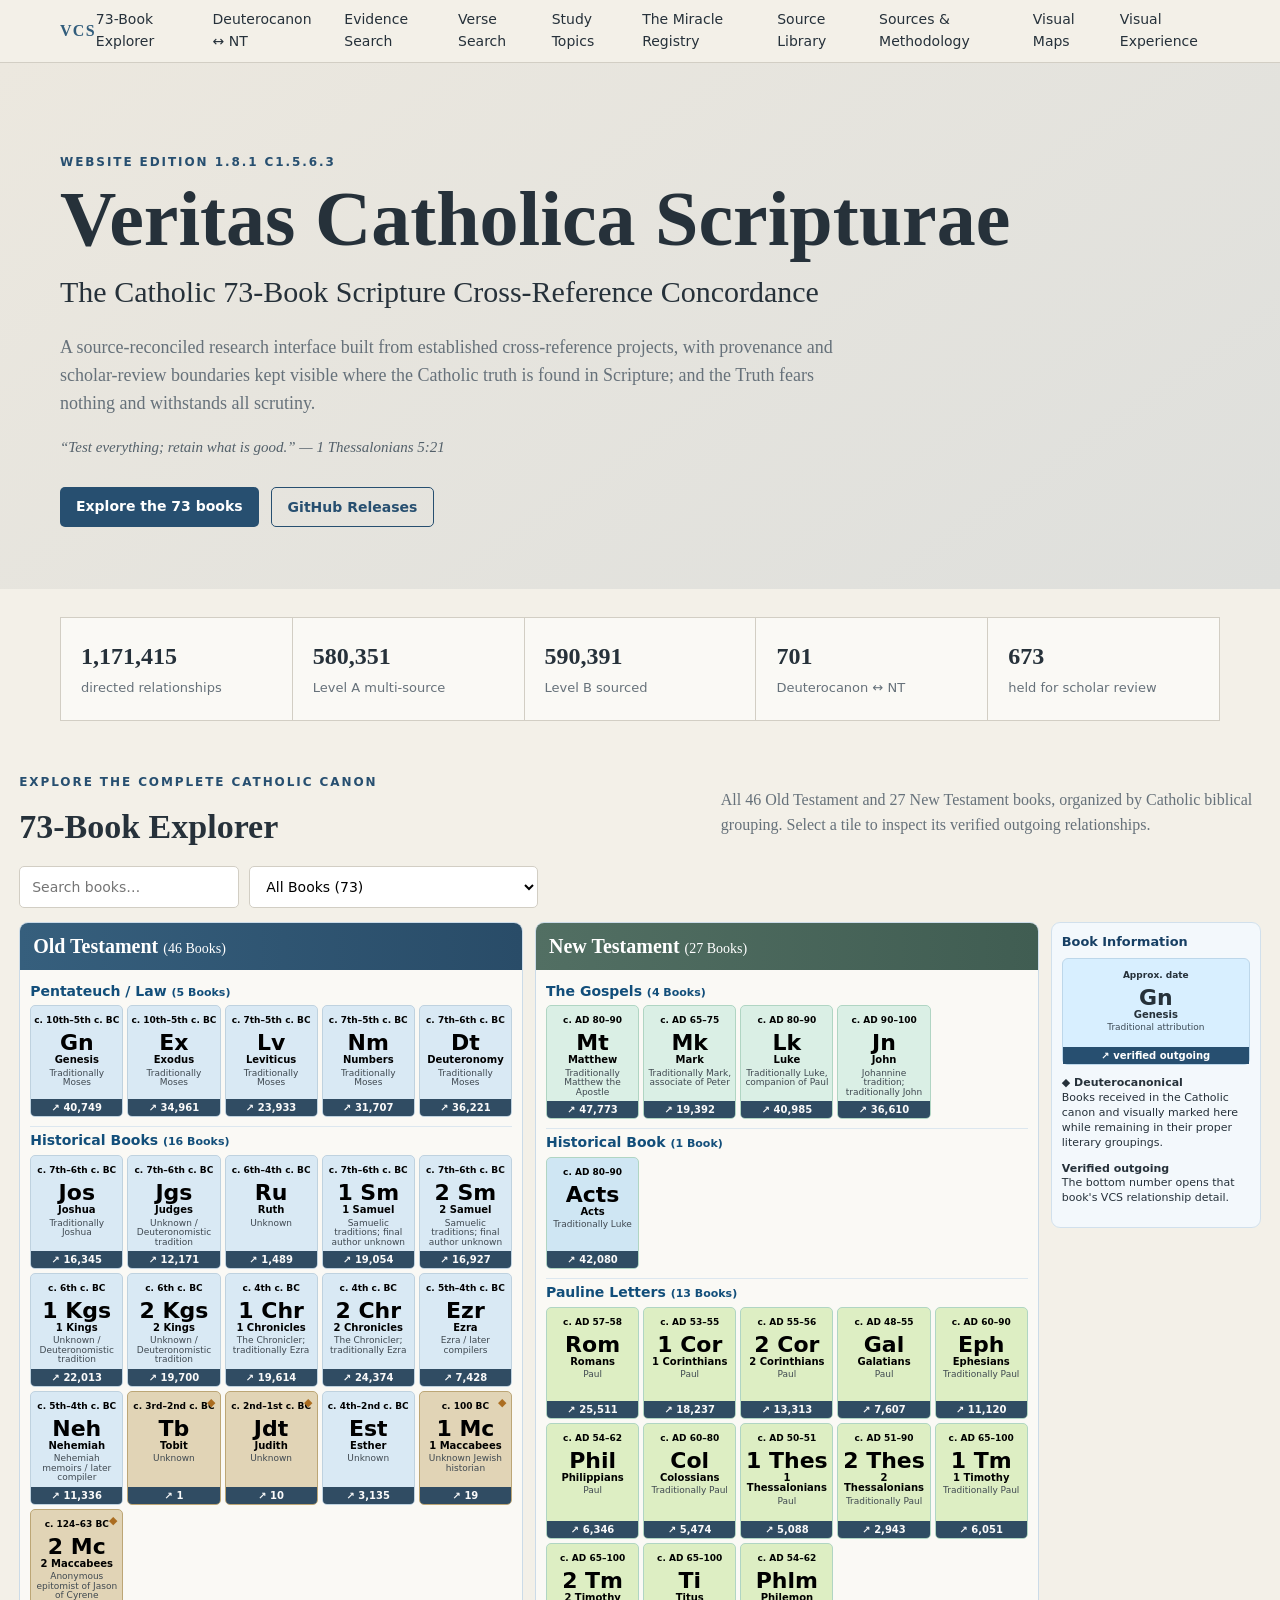
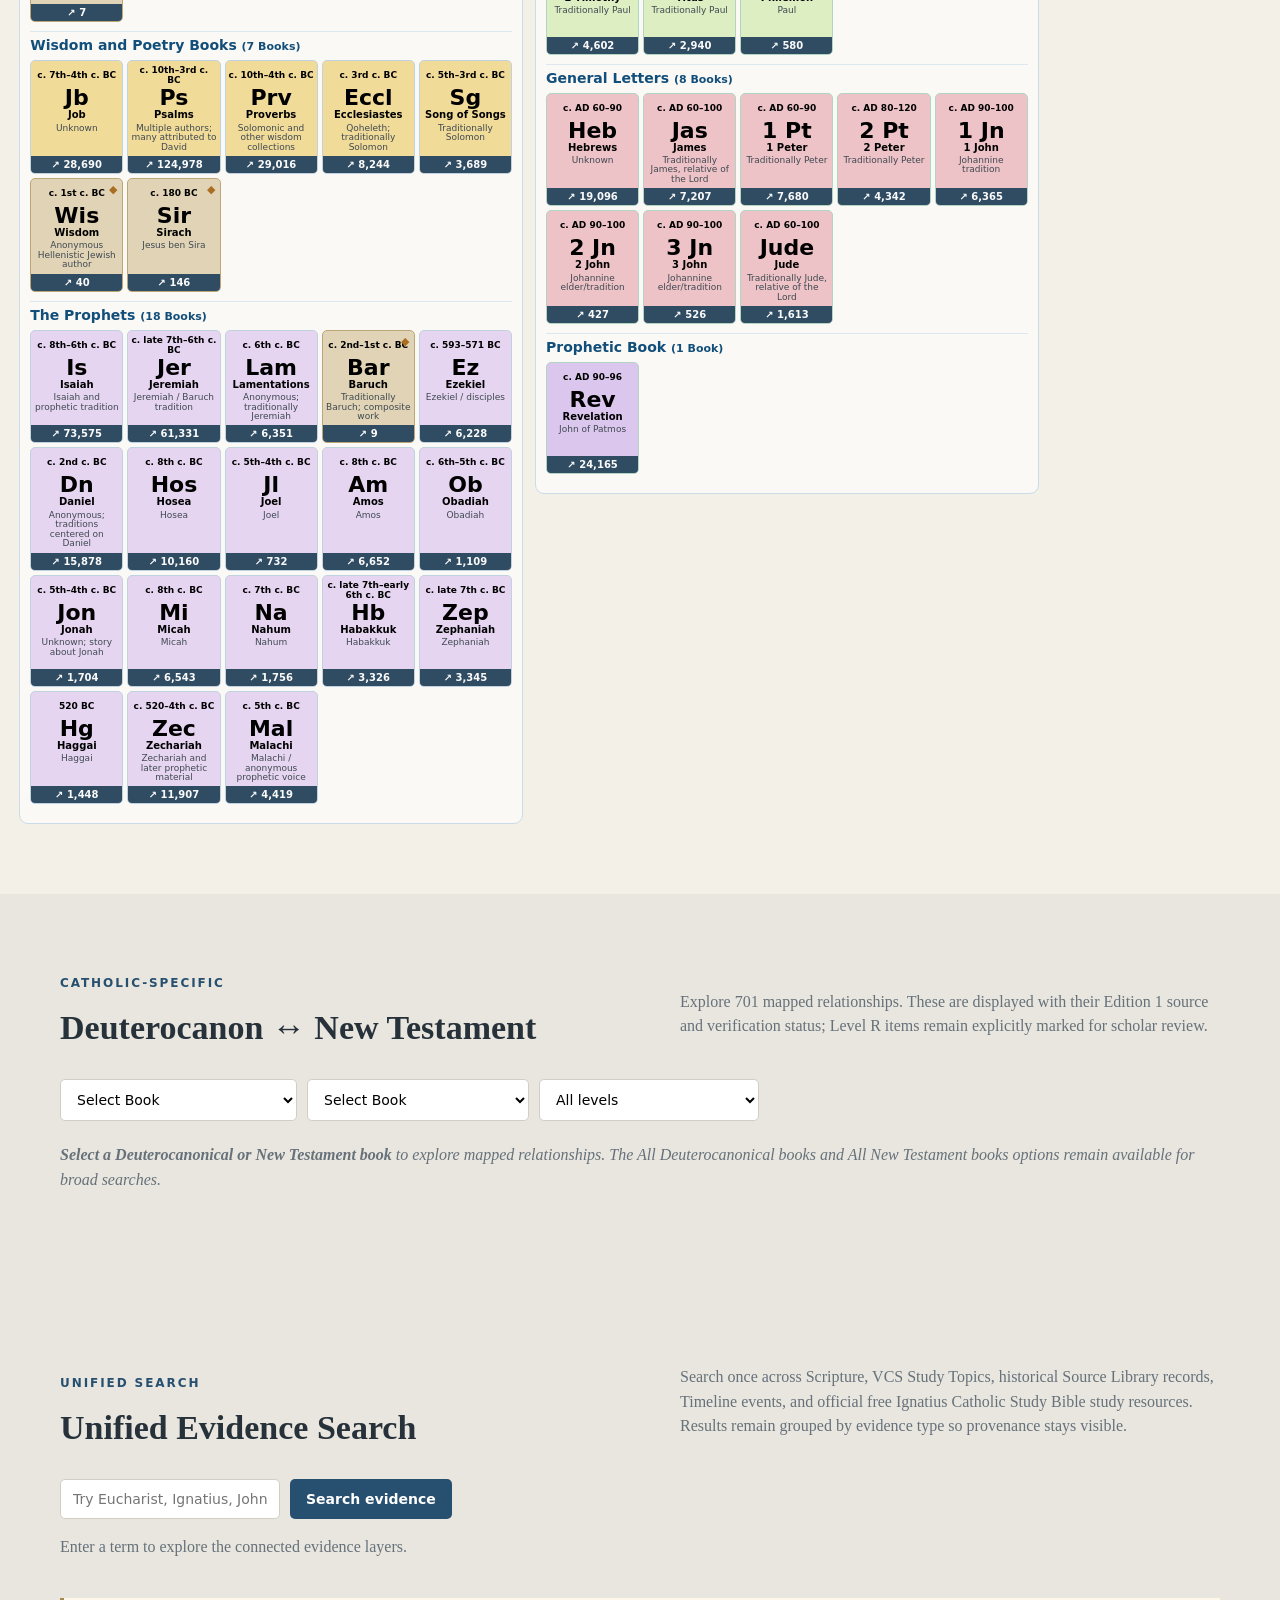
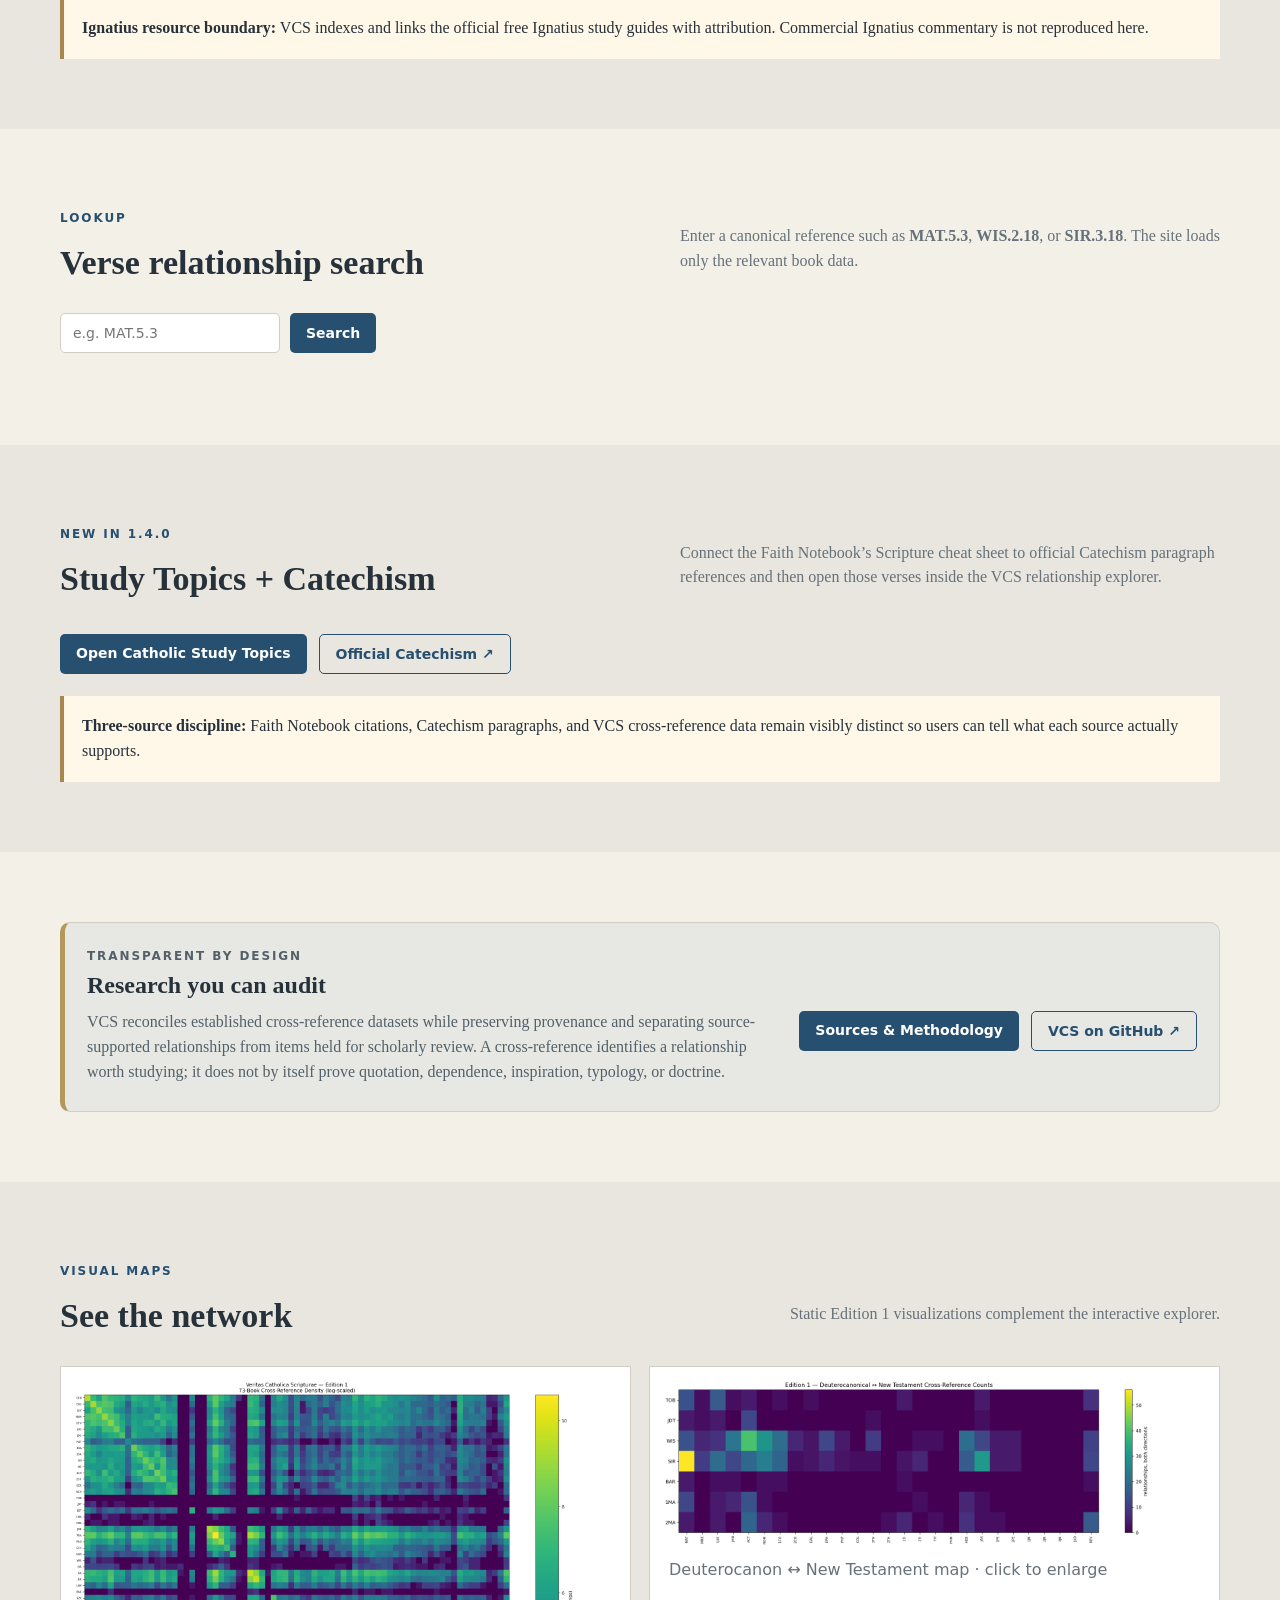
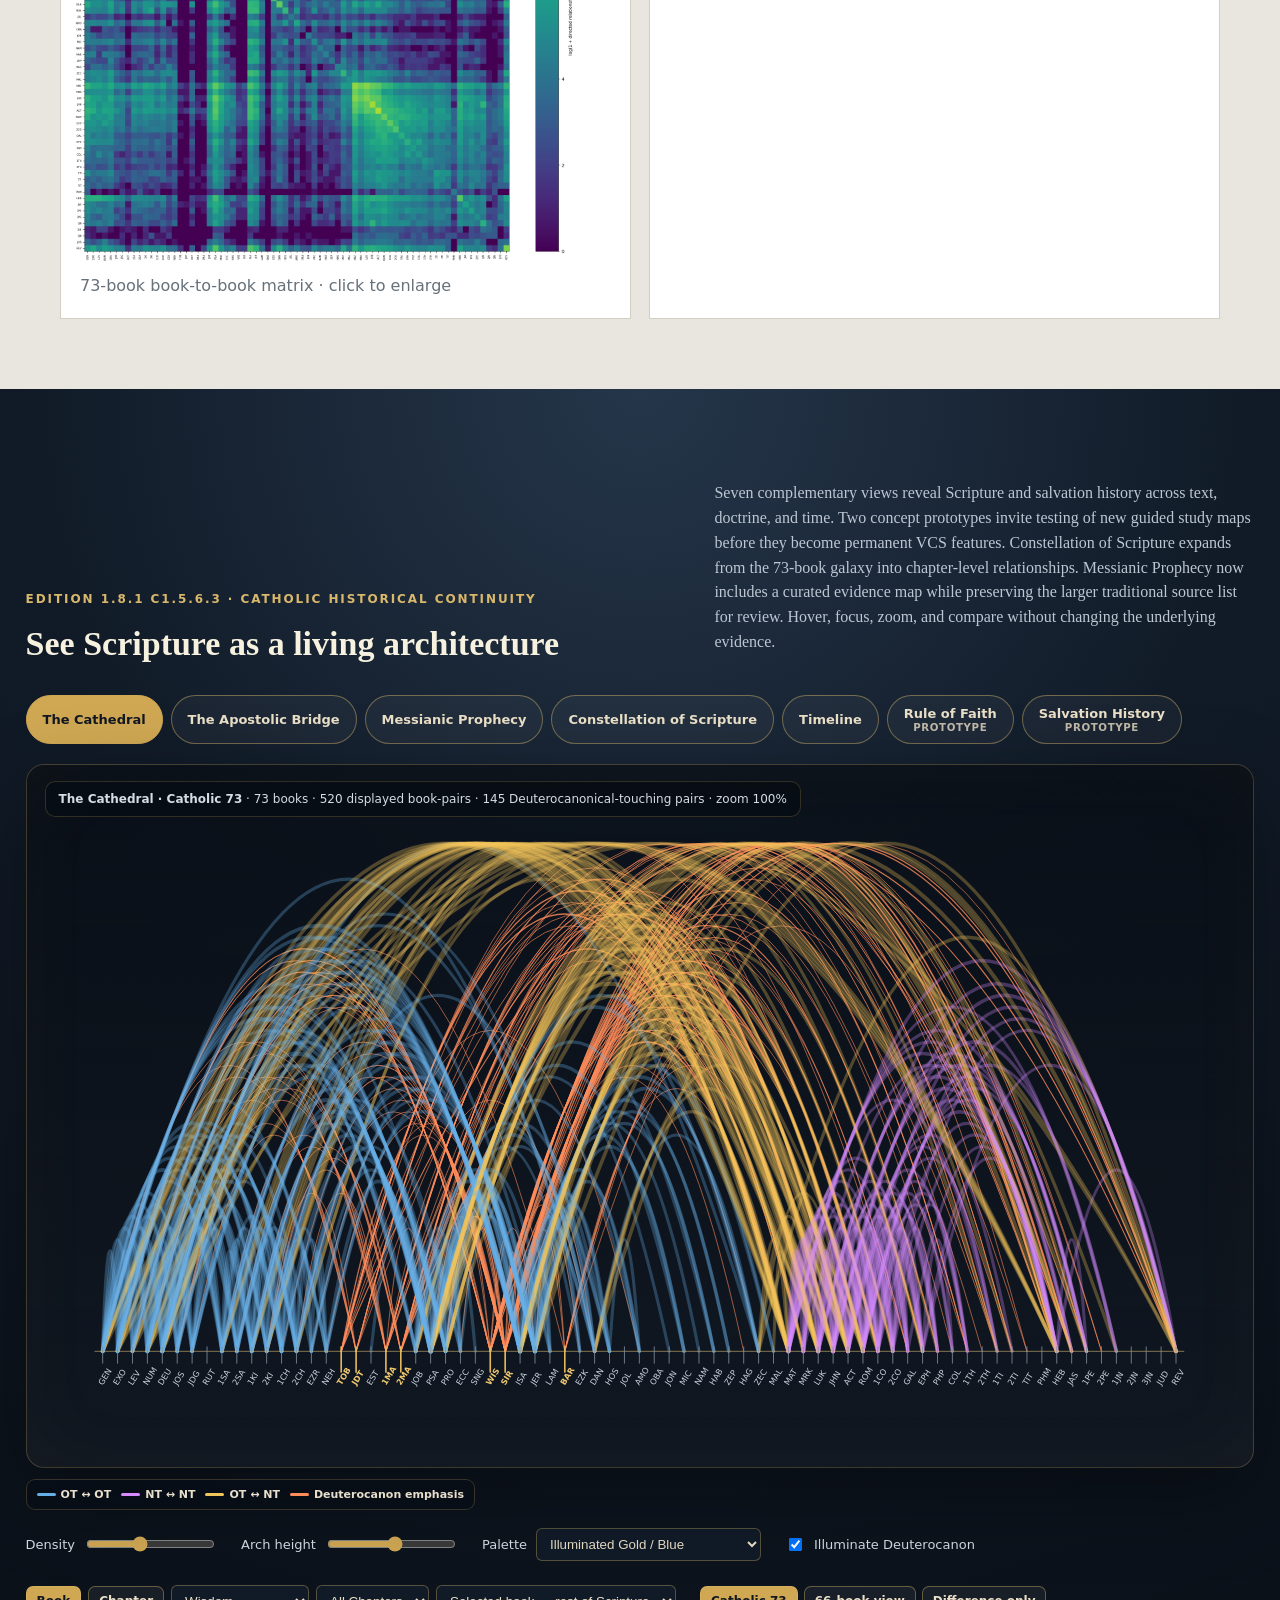
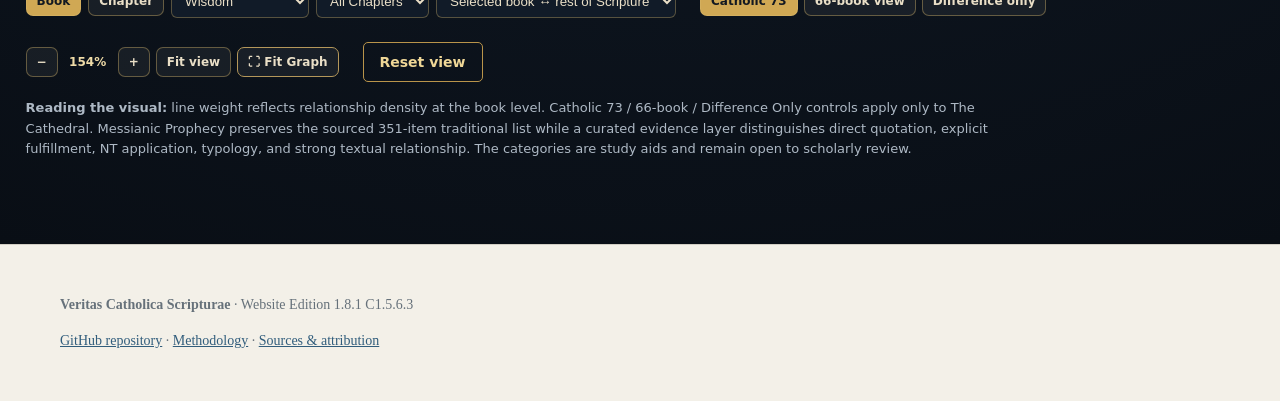
==== commit 004e975b: "1_8_1_C1_5_6_3" ====
--- a/docs/index.html
+++ b/docs/index.html
@@ -1,14 +1,14 @@
-<!doctype html><html lang="en"><head><meta charset="utf-8"><meta name="viewport" content="width=device-width,initial-scale=1"><meta name="description" content="A provenance-preserving Catholic 73-book Scripture cross-reference concordance."><title>Veritas Catholica Scripturae</title><link rel="stylesheet" href="assets/style.css?v=1.8.1c1.5.6.2"></head><body>
+<!doctype html><html lang="en"><head><meta charset="utf-8"><meta name="viewport" content="width=device-width,initial-scale=1"><meta name="description" content="A provenance-preserving Catholic 73-book Scripture cross-reference concordance."><title>Veritas Catholica Scripturae</title><link rel="stylesheet" href="assets/style.css?v=1.8.1c1.5.6.3"></head><body>
 <header><div class="wrap nav"><a class="brand" href="./">VCS</a><nav><a href="#explore">73-Book Explorer</a><a href="?section=deutero#deutero">Deuterocanon ↔ NT</a><a href="?section=evidence-search#evidence-search">Evidence Search</a><a href="#search">Verse Search</a><a href="topics.html">Study Topics</a><a href="miracle-registry.html">The Miracle Registry</a><a href="source-library.html">Source Library</a><a href="sources.html">Sources & Methodology</a><a href="#visuals">Visual Maps</a><a href="#visual-experience">Visual Experience</a></nav></div></header>
 <main>
-<section class="hero"><div class="wrap"><p class="eyebrow">Website Edition 1.8.1 C1.5.6.2</p><h1>Veritas Catholica Scripturae</h1><p class="lead">The Catholic 73-Book Scripture Cross-Reference Concordance</p><p class="sub">A source-reconciled research interface built from established cross-reference projects, with provenance and scholar-review boundaries kept visible where the Catholic truth is found in Scripture; and the Truth fears nothing and withstands all scrutiny.</p><p class="hero-scripture-motto">“Test everything; retain what is good.” — 1 Thessalonians 5:21</p><div class="actions"><a class="button" href="#explore">Explore the 73 books</a><a class="button secondary" href="https://github.com/cftrevizo/Veritas-Catholica-Scripturae/releases">GitHub Releases</a></div></div></section>
+<section class="hero"><div class="wrap"><p class="eyebrow">Website Edition 1.8.1 C1.5.6.3</p><h1>Veritas Catholica Scripturae</h1><p class="lead">The Catholic 73-Book Scripture Cross-Reference Concordance</p><p class="sub">A source-reconciled research interface built from established cross-reference projects, with provenance and scholar-review boundaries kept visible where the Catholic truth is found in Scripture; and the Truth fears nothing and withstands all scrutiny.</p><p class="hero-scripture-motto">“Test everything; retain what is good.” — 1 Thessalonians 5:21</p><div class="actions"><a class="button" href="#explore">Explore the 73 books</a><a class="button secondary" href="https://github.com/cftrevizo/Veritas-Catholica-Scripturae/releases">GitHub Releases</a></div></div></section>
 <section class="stats wrap"><div><strong>1,171,415</strong><span>directed relationships</span></div><div><strong>580,351</strong><span>Level A multi-source</span></div><div><strong>590,391</strong><span>Level B sourced</span></div><div><strong>701</strong><span>Deuterocanon ↔ NT</span></div><div><strong>673</strong><span>held for scholar review</span></div></section>
 <section id="explore" class="wrap section book-explorer"><div class="sectionhead"><div><p class="eyebrow">Explore the complete Catholic canon</p><h2>73-Book Explorer</h2></div><p>All 46 Old Testament and 27 New Testament books, organized by Catholic biblical grouping. Select a tile to inspect its verified outgoing relationships.</p></div><div class="controls explorer-controls"><input id="bookFilter" placeholder="Search books…"><select id="canonFilter"><option value="all">All Books (73)</option><option value="ot">Old Testament (46)</option><option value="nt">New Testament (27)</option><option value="deutero">Highlight / Show Deuterocanonical</option></select></div><div id="bookGrid" class="bookgrid grouped-bookgrid"></div><aside class="book-info-note"><b>About dates & authorship:</b> Dates are approximate scholarly ranges. Authorship labels distinguish traditional attribution from cases where the human author or final compiler is uncertain. These are study aids, not definitions of Catholic dogma.</aside><div id="bookPanel" class="panel hidden"></div></section><section id="deutero" class="section alt"><div class="wrap"><div class="sectionhead"><div><p class="eyebrow">Catholic-specific</p><h2>Deuterocanon ↔ New Testament</h2></div><p>Explore 701 mapped relationships. These are displayed with their Edition 1 source and verification status; Level R items remain explicitly marked for scholar review.</p></div><div class="controls"><select id="deuteroBook"><option value="">Select Book</option><option value="all">All Deuterocanonical books</option></select><select id="ntBook"><option value="">Select Book</option><option value="all">All New Testament books</option></select><select id="levelFilter"><option value="all">All levels</option><option value="A">Level A</option><option value="B">Level B</option><option value="R">Scholar review</option></select></div><div id="deuteroResults" class="results"></div></div></section>
 <section id="evidence-search" class="section alt"><div class="wrap"><div class="sectionhead"><div><p class="eyebrow">Unified search</p><h2>Unified Evidence Search</h2></div><p>Search once across Scripture, VCS Study Topics, historical Source Library records, Timeline events, and official free Ignatius Catholic Study Bible study resources. Results remain grouped by evidence type so provenance stays visible.</p></div><form id="evidenceSearchForm" class="searchbox evidence-searchbox"><input id="evidenceSearchInput" autocomplete="off" placeholder="Try Eucharist, Ignatius, John, Nicaea…"><button class="button" type="submit">Search evidence</button></form><div id="evidenceSearchStatus" class="evidence-search-status">Enter a term to explore the connected evidence layers.</div><div id="evidenceSearchResults" class="evidence-search-results"></div><div class="notice"><b>Ignatius resource boundary:</b> VCS indexes and links the official free Ignatius study guides with attribution. Commercial Ignatius commentary is not reproduced here.</div></div></section>
 <section id="search" class="wrap section"><div class="sectionhead"><div><p class="eyebrow">Lookup</p><h2>Verse relationship search</h2></div><p>Enter a canonical reference such as <b>MAT.5.3</b>, <b>WIS.2.18</b>, or <b>SIR.3.18</b>. The site loads only the relevant book data.</p></div><form id="verseForm" class="searchbox"><input id="verseInput" autocomplete="off" placeholder="e.g. MAT.5.3"><button class="button" type="submit">Search</button></form><div id="verseResults" class="results"></div></section>
 <section id="topics-callout" class="section alt"><div class="wrap"><div class="sectionhead"><div><p class="eyebrow">New in 1.4.0</p><h2>Study Topics + Catechism</h2></div><p>Connect the Faith Notebook’s Scripture cheat sheet to official Catechism paragraph references and then open those verses inside the VCS relationship explorer.</p></div><div class="actions"><a class="button" href="topics.html">Open Catholic Study Topics</a><a class="button secondary" href="https://www.vatican.va/archive/ENG0015/_INDEX.HTM" target="_blank" rel="noopener">Official Catechism ↗</a></div><div class="notice"><b>Three-source discipline:</b> Faith Notebook citations, Catechism paragraphs, and VCS cross-reference data remain visibly distinct so users can tell what each source actually supports.</div></div></section><section id="method-summary" class="wrap section method-summary"><div class="method-card"><div><p class="eyebrow">Transparent by design</p><h2>Research you can audit</h2><p>VCS reconciles established cross-reference datasets while preserving provenance and separating source-supported relationships from items held for scholarly review. A cross-reference identifies a relationship worth studying; it does not by itself prove quotation, dependence, inspiration, typology, or doctrine.</p></div><div class="actions"><a class="button" href="sources.html">Sources & Methodology</a><a class="button secondary" href="https://github.com/cftrevizo/Veritas-Catholica-Scripturae" target="_blank" rel="noopener">VCS on GitHub ↗</a></div></div></section>
 <section id="visuals" class="section alt secondary-maps"><div class="wrap"><div class="sectionhead"><div><p class="eyebrow">Visual maps</p><h2>See the network</h2></div><p>Static Edition 1 visualizations complement the interactive explorer.</p></div><div class="visualgrid"><figure class="zoomable-map" tabindex="0" data-map-src="assets/73-book-matrix.png" data-map-title="73-book book-to-book matrix"><img src="assets/73-book-matrix.png" alt="73-book cross-reference matrix"><figcaption>73-book book-to-book matrix · click to enlarge</figcaption></figure><figure class="zoomable-map" tabindex="0" data-map-src="assets/deutero-nt-map.png" data-map-title="Deuterocanon ↔ New Testament map"><img src="assets/deutero-nt-map.png" alt="Deuterocanon to New Testament map"><figcaption>Deuterocanon ↔ New Testament map · click to enlarge</figcaption></figure></div></div></section>
-<section id="visual-experience" class="visual-experience"><div class="wrap wide"><div class="sectionhead visualhead"><div><p class="eyebrow">Edition 1.8.1 C1.5.6.2 · Catholic Historical Continuity</p><h2>See Scripture as a living architecture</h2></div><p>Seven complementary views reveal Scripture and salvation history across text, doctrine, and time. Two concept prototypes invite testing of new guided study maps before they become permanent VCS features. Constellation of Scripture expands from the 73-book galaxy into chapter-level relationships. Messianic Prophecy now includes a curated evidence map while preserving the larger traditional source list for review. Hover, focus, zoom, and compare without changing the underlying evidence.</p></div><div class="visual-tabs"><button class="vtab active" data-v="cathedral">The Cathedral</button><button class="vtab" data-v="bridge">The Apostolic Bridge</button><button class="vtab" data-v="prophecy">Messianic Prophecy</button><button class="vtab" data-v="constellation">Constellation of Scripture</button><button class="vtab" data-v="timeline">Timeline</button><button class="vtab prototype" data-v="rulefaith">Rule of Faith <small>Prototype</small></button><button class="vtab prototype" data-v="salvation">Salvation History <small>Prototype</small></button></div><div class="visual-stage"><div id="visualMeta" class="visual-meta"></div><svg id="visualSvg" viewBox="0 -600 1400 1320" role="img" aria-label="Interactive Catholic Scripture network visualization"></svg><div id="visualTip" class="visual-tip hidden"></div></div><div id="conceptMapDetail" class="concept-map-detail hidden" aria-live="polite"></div><div id="visualLegendHost" class="visual-legend-host"></div><div class="visual-controls">
+<section id="visual-experience" class="visual-experience"><div class="wrap wide"><div class="sectionhead visualhead"><div><p class="eyebrow">Edition 1.8.1 C1.5.6.3 · Catholic Historical Continuity</p><h2>See Scripture as a living architecture</h2></div><p>Seven complementary views reveal Scripture and salvation history across text, doctrine, and time. Two concept prototypes invite testing of new guided study maps before they become permanent VCS features. Constellation of Scripture expands from the 73-book galaxy into chapter-level relationships. Messianic Prophecy now includes a curated evidence map while preserving the larger traditional source list for review. Hover, focus, zoom, and compare without changing the underlying evidence.</p></div><div class="visual-tabs"><button class="vtab active" data-v="cathedral">The Cathedral</button><button class="vtab" data-v="bridge">The Apostolic Bridge</button><button class="vtab" data-v="prophecy">Messianic Prophecy</button><button class="vtab" data-v="constellation">Constellation of Scripture</button><button class="vtab" data-v="timeline">Timeline</button><button class="vtab prototype" data-v="rulefaith">Rule of Faith <small>Prototype</small></button><button class="vtab prototype" data-v="salvation">Salvation History <small>Prototype</small></button></div><div class="visual-stage"><div id="visualMeta" class="visual-meta"></div><svg id="visualSvg" viewBox="0 -600 1400 1320" role="img" aria-label="Interactive Catholic Scripture network visualization"></svg><div id="visualTip" class="visual-tip hidden"></div></div><div id="conceptMapDetail" class="concept-map-detail hidden" aria-live="polite"></div><div id="visualLegendHost" class="visual-legend-host"></div><div class="visual-controls">
 <div id="sharedGraphControls" class="context-controls">
 <label>Density <input id="densityRange" type="range" min="120" max="1100" value="520" step="20"></label>
 <label>Arch height <input id="archHeightRange" type="range" min="70" max="220" value="150" step="5"></label>
@@ -23,4 +23,4 @@
 <div id="timelineControls" class="timeline-controls hidden"><div class="timeline-filter-group"><div class="timeline-filter-title">Historical Scope</div><div class="timeline-scope"><button class="mini active" data-timeline-scope="all">All History</button><button class="mini active" data-timeline-scope="ot">Old Testament</button><button class="mini active" data-timeline-scope="apostolic">NT & Apostolic Age</button><button class="mini active" data-timeline-scope="church">Church History</button></div></div><div class="timeline-filter-group"><div class="timeline-filter-title">Detail / Importance</div><div id="timelineImportance" class="timeline-importance"><button class="mini active" data-timeline-importance="foundational">Foundational</button><button class="mini active" data-timeline-importance="major">Major</button><button class="mini" data-timeline-importance="significant">Significant</button><button class="mini" data-timeline-importance="detailed">Detailed</button><button class="mini" data-timeline-importance="source">Source-Level</button></div></div><div class="timeline-filter-group"><div class="timeline-filter-title">Event Categories</div><div id="timelineCategories" class="timeline-categories"></div><div class="timeline-category-actions"><button id="timelineDeselectCats" class="mini">Clear categories</button><button id="timelineShowAllCats" class="mini">Show all categories</button></div></div><div id="timelineDetail" class="timeline-detail"><b>Semantic zoom timeline</b><span>Zoom closer or increase Detail to reveal more events. Select an event for its historical note and source layer.</span></div></div><div class="zoom-controls"><button id="zoomOut" class="mini" title="Zoom out">−</button><span id="zoomLabel">100%</span><button id="zoomIn" class="mini">+</button><button id="resetZoom" class="mini">Fit view</button><button id="fitVisual" class="mini" title="Fit the complete rendered graph to the available viewport">⛶ Fit Graph</button></div>
 <button id="resetVisual" class="button secondary">Reset view</button>
 </div><div class="visual-caption"><b>Reading the visual:</b> line weight reflects relationship density at the book level. Catholic 73 / 66-book / Difference Only controls apply only to The Cathedral. Messianic Prophecy preserves the sourced 351-item traditional list while a curated evidence layer distinguishes direct quotation, explicit fulfillment, NT application, typology, and strong textual relationship. The categories are study aids and remain open to scholarly review.</div></div></section>
-</main><div id="mapLightbox" class="map-lightbox hidden" aria-hidden="true"><div class="map-lightbox-bar"><strong id="mapLightboxTitle">Visual map</strong><div><button id="mapZoomOut" class="mini">−</button><span id="mapZoomLabel">100%</span><button id="mapZoomIn" class="mini">+</button><button id="mapZoomReset" class="mini">Reset</button><button id="mapClose" class="mini">Close</button></div></div><div id="mapViewport" class="map-viewport"><img id="mapLightboxImg" alt="Enlarged visual map"></div></div><footer><div class="wrap"><p><b>Veritas Catholica Scripturae</b> · Website Edition 1.8.1 C1.5.6.2</p><p><a href="https://github.com/cftrevizo/Veritas-Catholica-Scripturae">GitHub repository</a> · <a href="https://github.com/cftrevizo/Veritas-Catholica-Scripturae/blob/main/METHODOLOGY.md">Methodology</a> · <a href="https://github.com/cftrevizo/Veritas-Catholica-Scripturae/blob/main/NOTICE.md">Sources & attribution</a></p></div></footer><script src="assets/timeline.js?v=1.8.1c1.5.6.2"></script><script src="assets/app.js?v=1.8.1c1.5.6.2"></script><script src="assets/concept-maps.js?v=1.8.1c1.5.6.2"></script><script src="assets/deutero-bridge.js?v=1.7.0rc2-r2"></script><script src="assets/evidence-search.js?v=1.8.1c1.5.6.2"></script><script src="assets/miracle-search-bridge.js?v=1.8.1c1.5.6.2"></script><script src="assets/miracle-context-links.js?v=1.8.1c1.5.6.2"></script><script src="assets/evidence-search-controls.js?v=1.7.0c1g"></script></body></html>
+</main><div id="mapLightbox" class="map-lightbox hidden" aria-hidden="true"><div class="map-lightbox-bar"><strong id="mapLightboxTitle">Visual map</strong><div><button id="mapZoomOut" class="mini">−</button><span id="mapZoomLabel">100%</span><button id="mapZoomIn" class="mini">+</button><button id="mapZoomReset" class="mini">Reset</button><button id="mapClose" class="mini">Close</button></div></div><div id="mapViewport" class="map-viewport"><img id="mapLightboxImg" alt="Enlarged visual map"></div></div><footer><div class="wrap"><p><b>Veritas Catholica Scripturae</b> · Website Edition 1.8.1 C1.5.6.3</p><p><a href="https://github.com/cftrevizo/Veritas-Catholica-Scripturae">GitHub repository</a> · <a href="https://github.com/cftrevizo/Veritas-Catholica-Scripturae/blob/main/METHODOLOGY.md">Methodology</a> · <a href="https://github.com/cftrevizo/Veritas-Catholica-Scripturae/blob/main/NOTICE.md">Sources & attribution</a></p></div></footer><script src="assets/timeline.js?v=1.8.1c1.5.6.3"></script><script src="assets/app.js?v=1.8.1c1.5.6.3"></script><script src="assets/concept-maps.js?v=1.8.1c1.5.6.3"></script><script src="assets/deutero-bridge.js?v=1.7.0rc2-r2"></script><script src="assets/evidence-search.js?v=1.8.1c1.5.6.3"></script><script src="assets/miracle-search-bridge.js?v=1.8.1c1.5.6.3"></script><script src="assets/miracle-context-links.js?v=1.8.1c1.5.6.3"></script><script src="assets/evidence-search-controls.js?v=1.7.0c1g"></script></body></html>
--- a/docs/assets/style.css
+++ b/docs/assets/style.css
@@ -265,3 +265,4 @@
 .hero-scripture-motto{margin:.7rem 0 0;max-width:780px;color:#53606a;font-size:15px;font-style:italic}
 /* C1.5.6 Visual-map concept prototypes */
 .vtab.prototype small{display:block;font-size:.64rem;letter-spacing:.06em;text-transform:uppercase;opacity:.8}.concept-line{stroke:#d0a854;stroke-width:2;opacity:.8}.concept-line-label{fill:#d9c98e;font:12px Georgia,serif;text-anchor:middle}.concept-node{cursor:pointer;outline:none}.concept-node circle{stroke:#e9d9a4;stroke-width:2;transition:filter .16s,stroke-width .16s}.concept-node:hover circle,.concept-node:focus circle{stroke:#fff;stroke-width:4;filter:drop-shadow(0 0 9px #d0a854)}.concept-node.center circle{fill:#d0a854}.concept-node.scripture circle{fill:#315d7c}.concept-node.magisterium circle{fill:#7a4c3a}.concept-node.sacrament circle{fill:#6b7f6b}.concept-node.history circle{fill:#465b71}.concept-label{fill:#fff7dc;font:700 17px Georgia,serif;text-anchor:middle;pointer-events:none}.concept-sub{fill:#ecdfb4;font:12px system-ui,sans-serif;text-anchor:middle;pointer-events:none}.concept-caption{fill:#eadfb9;font:14px Georgia,serif;text-anchor:middle}.concept-legend span:first-child i{background:#315d7c}.concept-legend span:last-child i{background:#d0a854}
+.concept-node.concept-selected circle{stroke:#fff;stroke-width:5;filter:drop-shadow(0 0 12px #f1c45b)}.concept-map-detail{margin:12px 0;padding:16px 18px;border-left:4px solid #d0a854;background:#1c222a;color:#f5ecd2;display:grid;gap:5px}.concept-map-detail>span{color:#d9d1bd}.concept-map-study-link{display:flex;align-items:center;gap:10px;flex-wrap:wrap;margin-top:4px;padding-top:9px;border-top:1px solid rgba(208,168,84,.35)}.concept-map-study-link>b{color:#f1d48a;font:700 .8rem system-ui,sans-serif;letter-spacing:.06em;text-transform:uppercase}
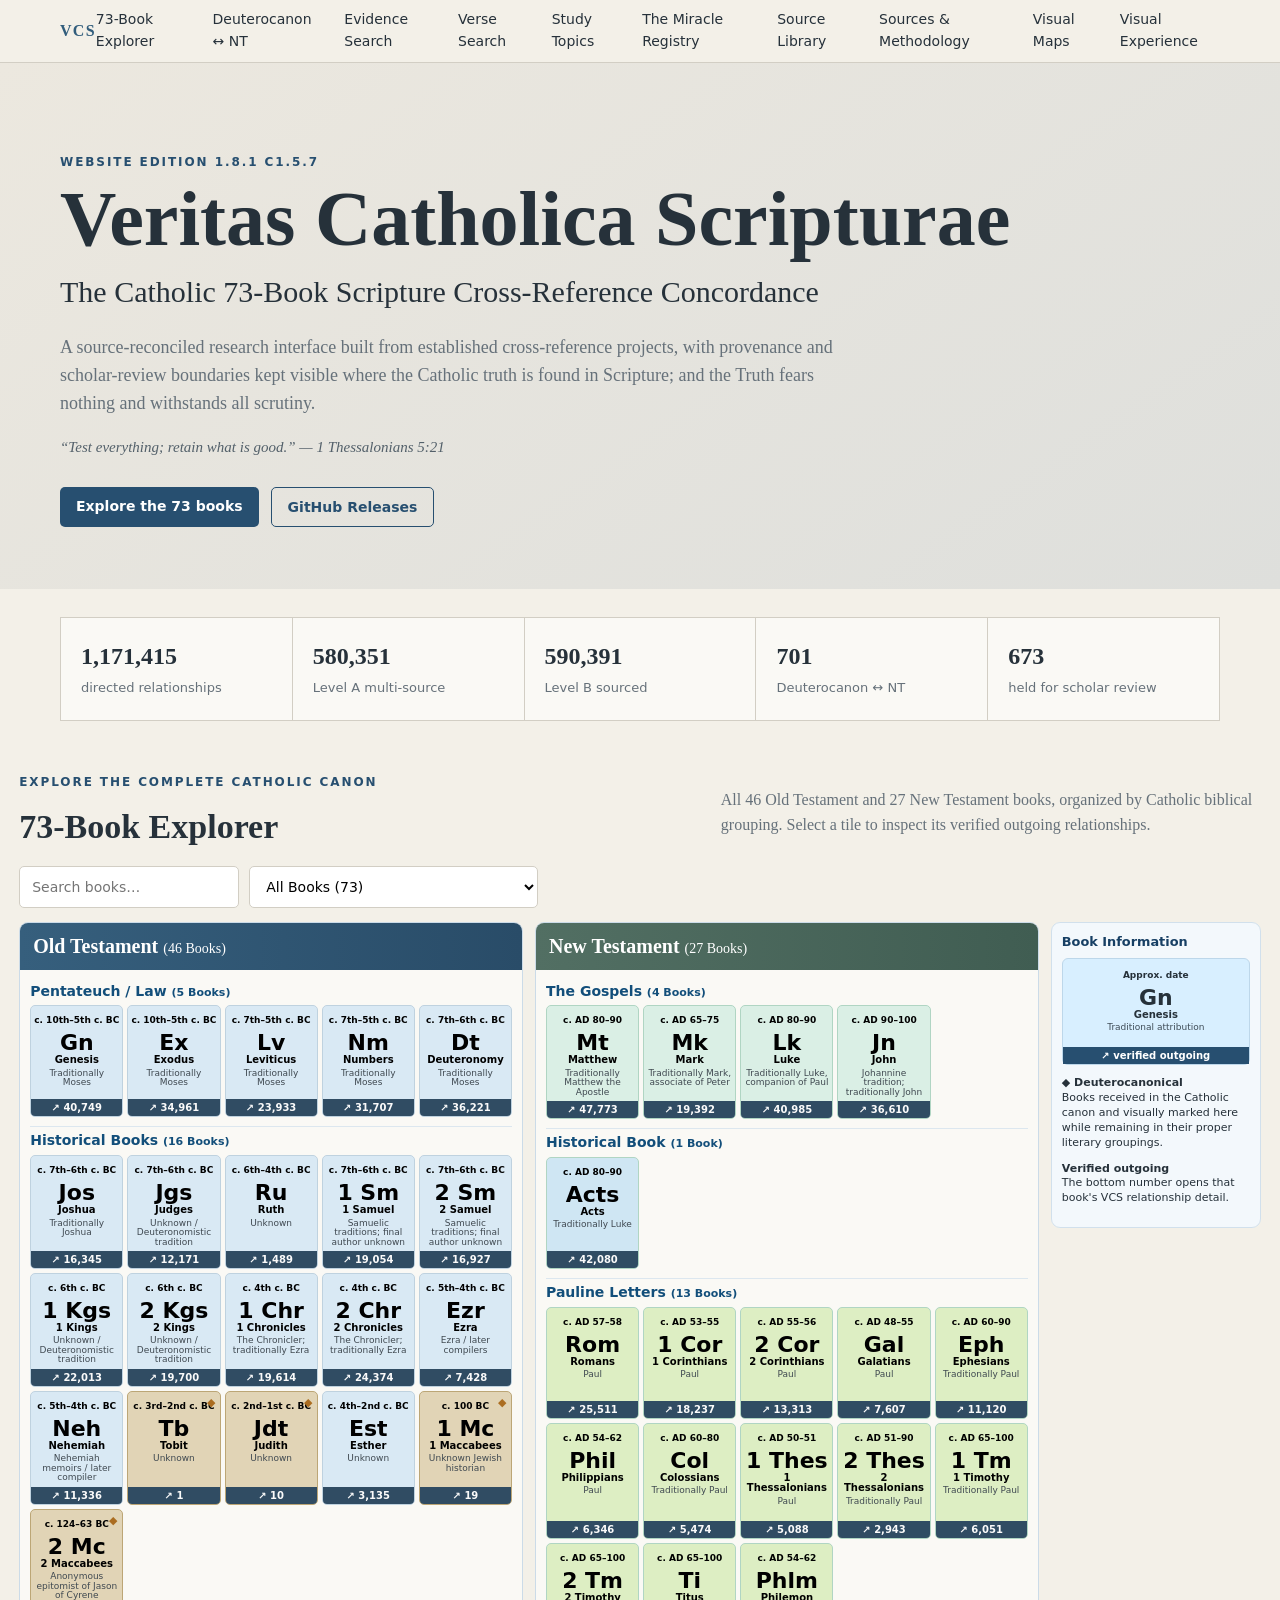
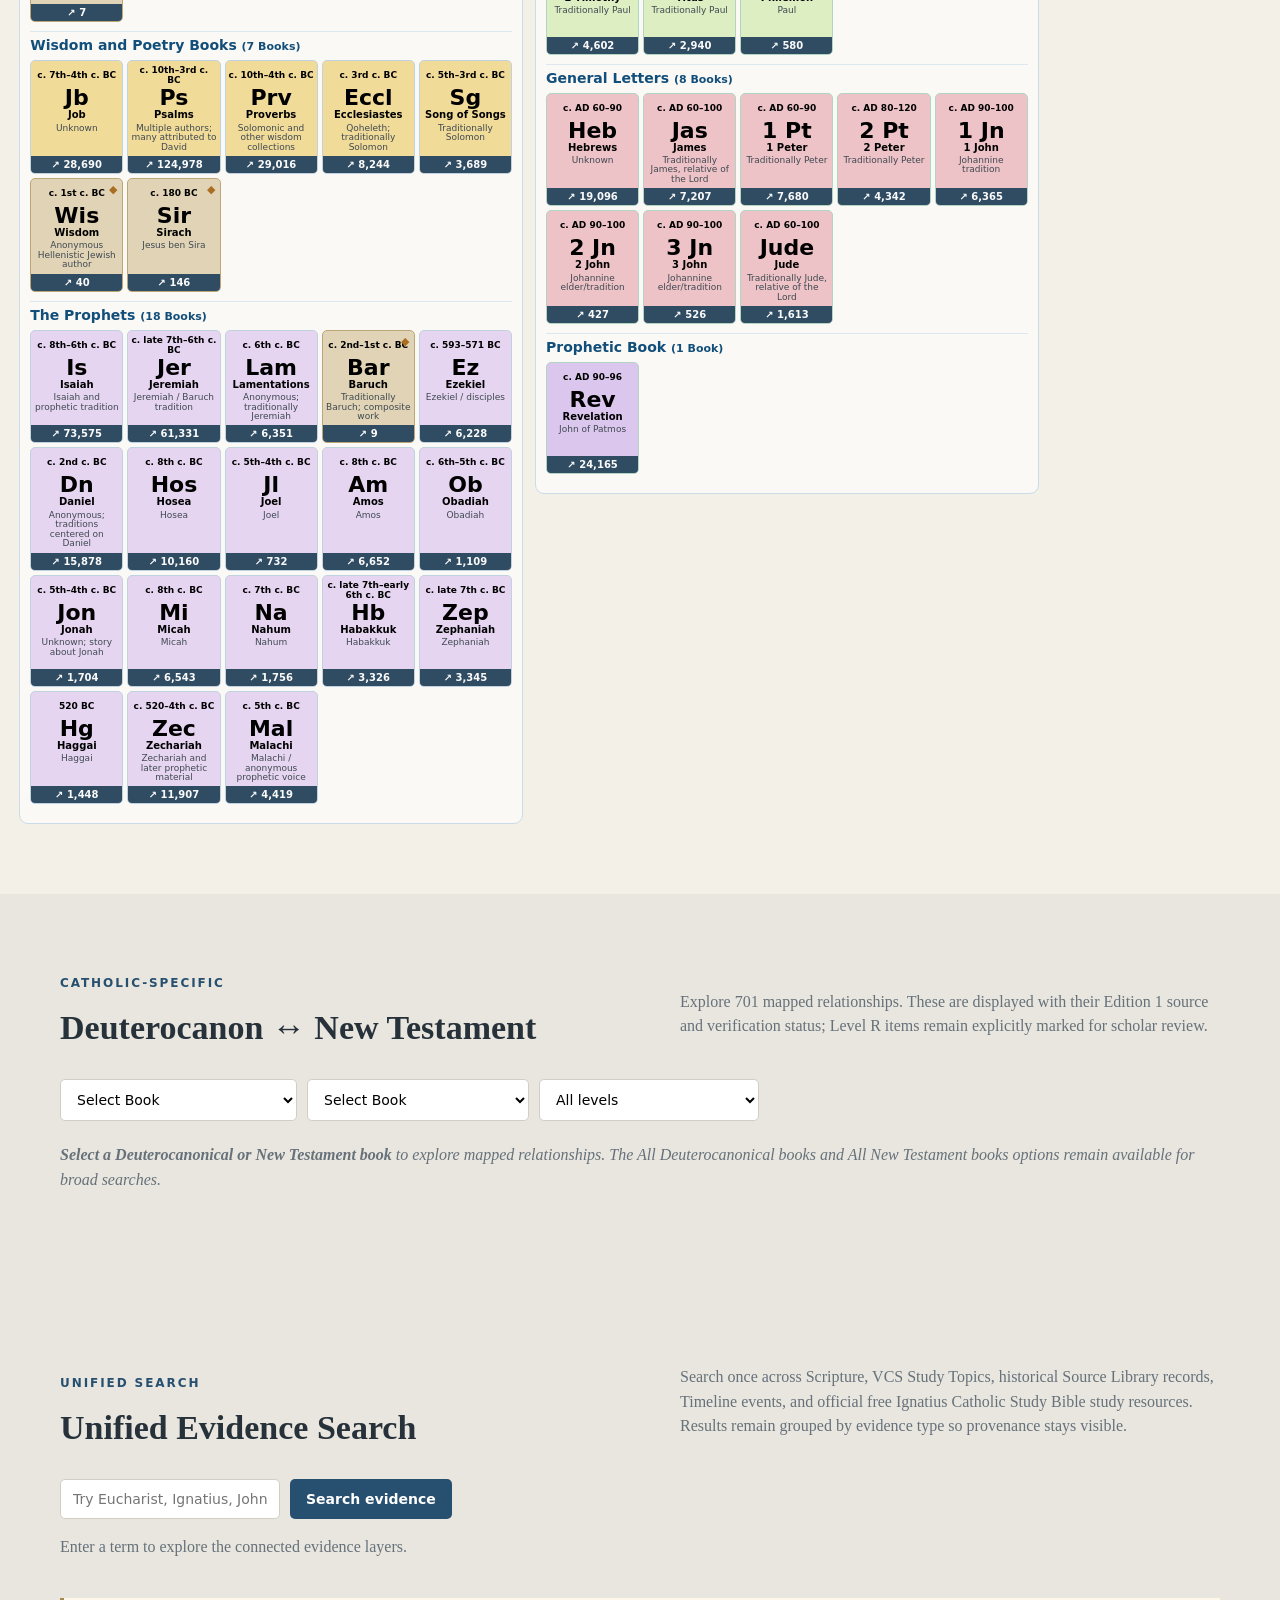
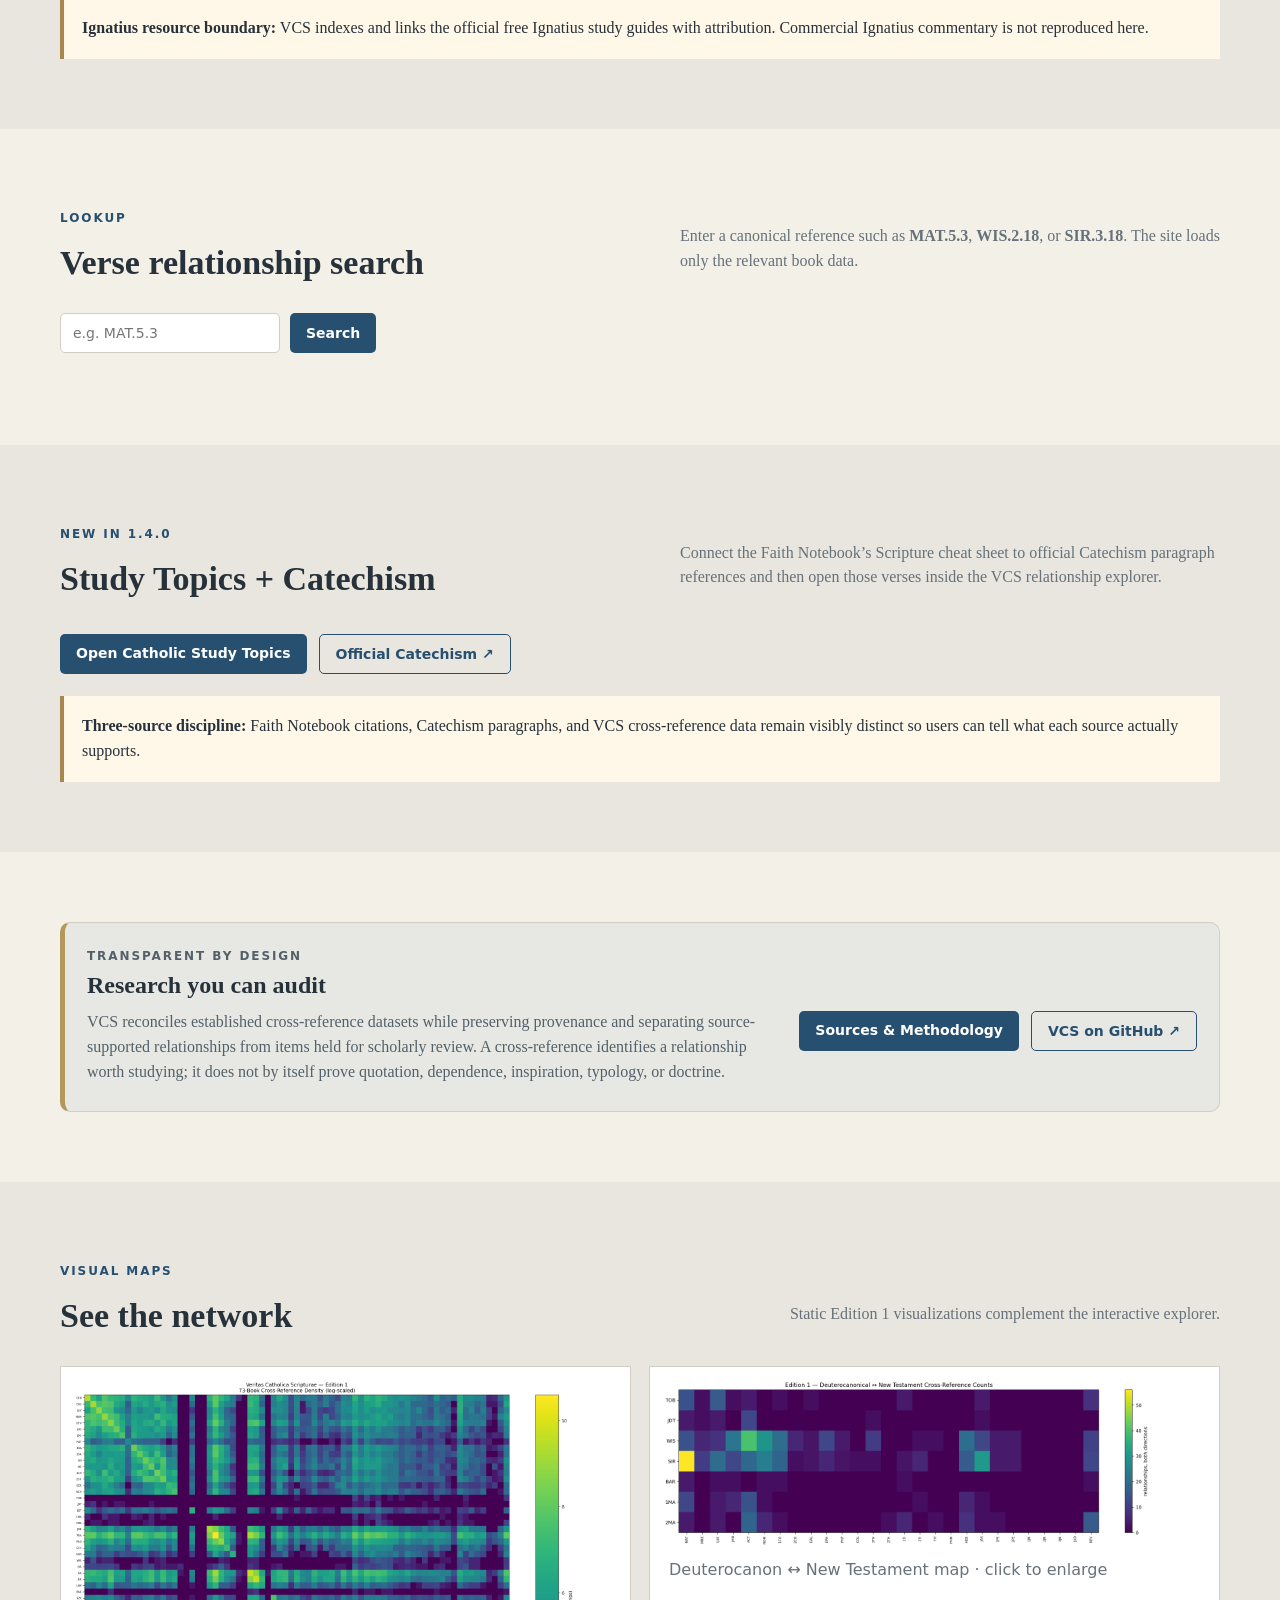
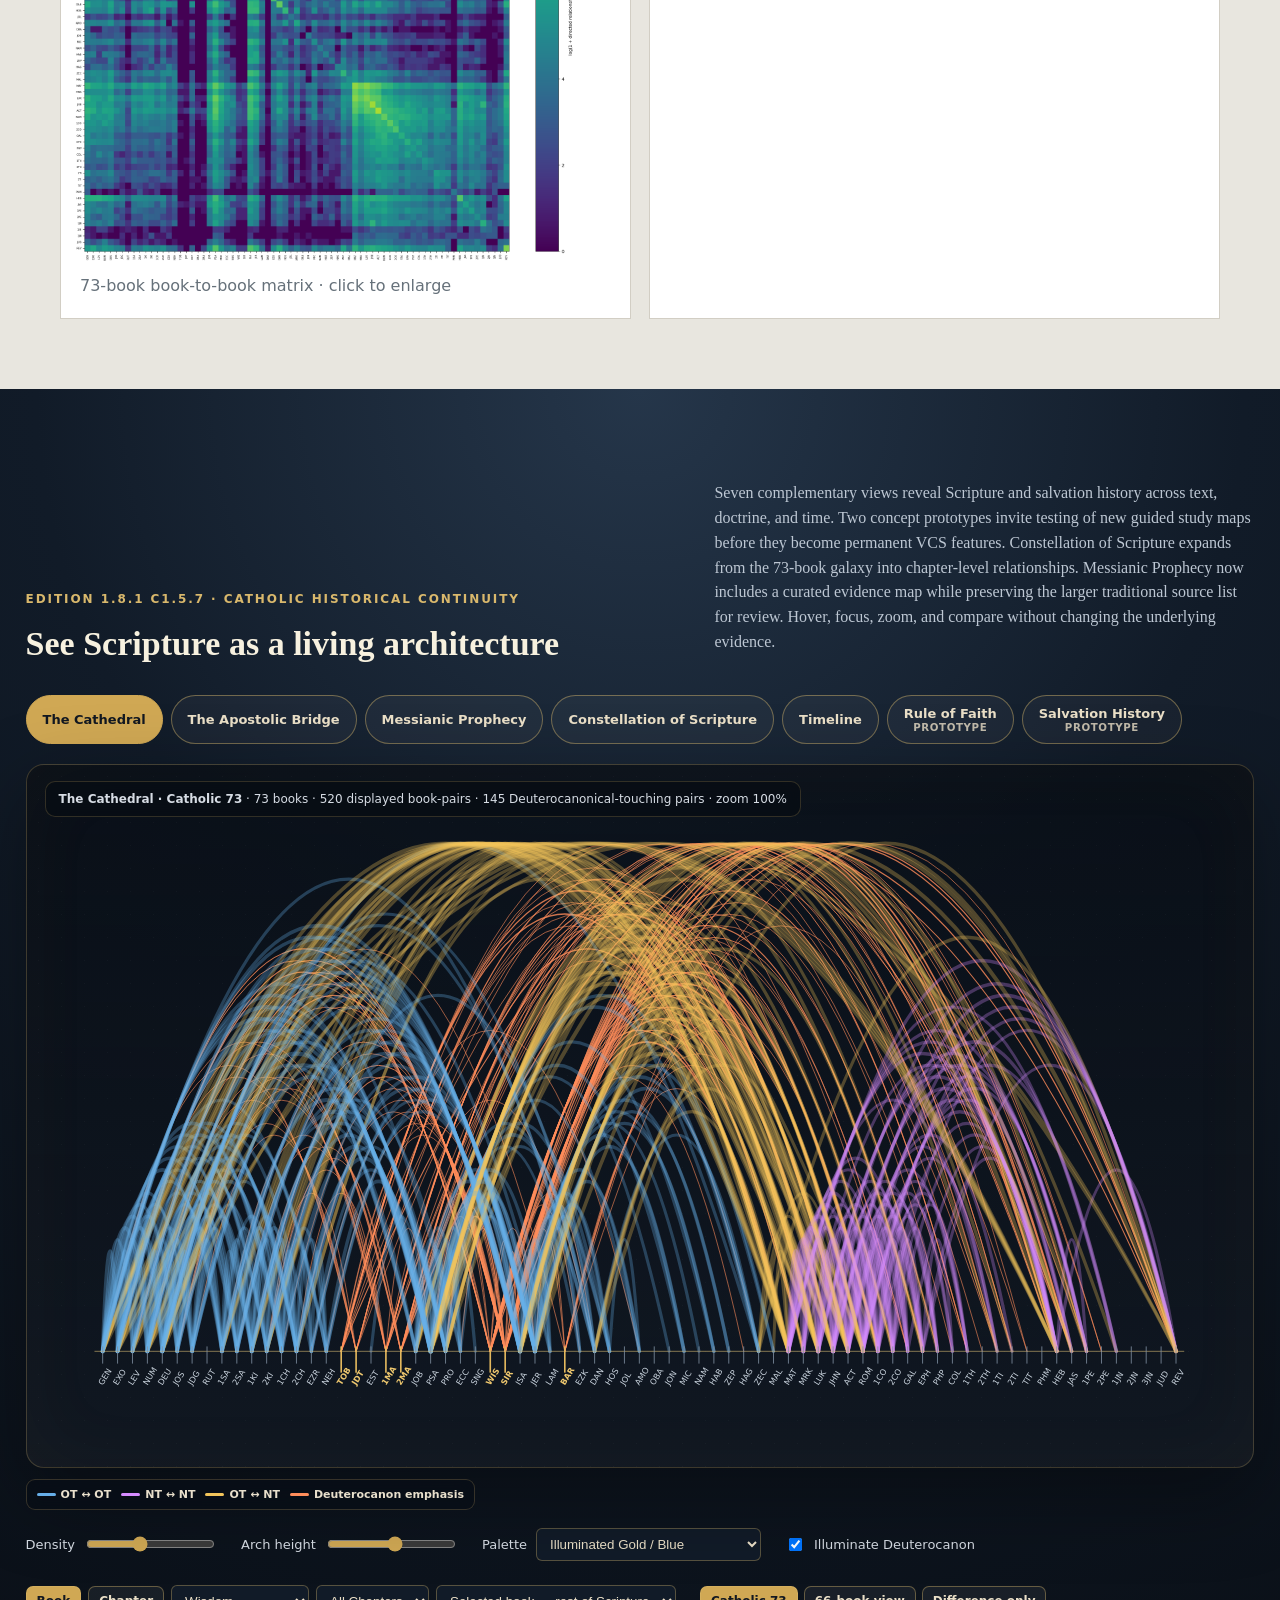
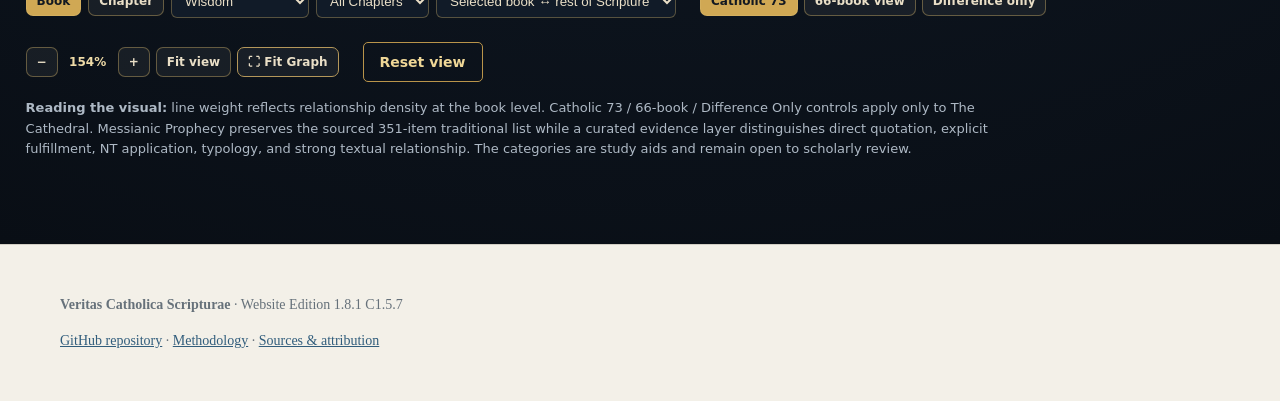
==== commit f8c92c77: "1_8_1_C1_5_7" ====
--- a/docs/index.html
+++ b/docs/index.html
@@ -1,14 +1,14 @@
-<!doctype html><html lang="en"><head><meta charset="utf-8"><meta name="viewport" content="width=device-width,initial-scale=1"><meta name="description" content="A provenance-preserving Catholic 73-book Scripture cross-reference concordance."><title>Veritas Catholica Scripturae</title><link rel="stylesheet" href="assets/style.css?v=1.8.1c1.5.6.3"></head><body>
+<!doctype html><html lang="en"><head><meta charset="utf-8"><meta name="viewport" content="width=device-width,initial-scale=1"><meta name="description" content="A provenance-preserving Catholic 73-book Scripture cross-reference concordance."><title>Veritas Catholica Scripturae</title><link rel="stylesheet" href="assets/style.css?v=1.8.1c1.5.7"></head><body>
 <header><div class="wrap nav"><a class="brand" href="./">VCS</a><nav><a href="#explore">73-Book Explorer</a><a href="?section=deutero#deutero">Deuterocanon ↔ NT</a><a href="?section=evidence-search#evidence-search">Evidence Search</a><a href="#search">Verse Search</a><a href="topics.html">Study Topics</a><a href="miracle-registry.html">The Miracle Registry</a><a href="source-library.html">Source Library</a><a href="sources.html">Sources & Methodology</a><a href="#visuals">Visual Maps</a><a href="#visual-experience">Visual Experience</a></nav></div></header>
 <main>
-<section class="hero"><div class="wrap"><p class="eyebrow">Website Edition 1.8.1 C1.5.6.3</p><h1>Veritas Catholica Scripturae</h1><p class="lead">The Catholic 73-Book Scripture Cross-Reference Concordance</p><p class="sub">A source-reconciled research interface built from established cross-reference projects, with provenance and scholar-review boundaries kept visible where the Catholic truth is found in Scripture; and the Truth fears nothing and withstands all scrutiny.</p><p class="hero-scripture-motto">“Test everything; retain what is good.” — 1 Thessalonians 5:21</p><div class="actions"><a class="button" href="#explore">Explore the 73 books</a><a class="button secondary" href="https://github.com/cftrevizo/Veritas-Catholica-Scripturae/releases">GitHub Releases</a></div></div></section>
+<section class="hero"><div class="wrap"><p class="eyebrow">Website Edition 1.8.1 C1.5.7</p><h1>Veritas Catholica Scripturae</h1><p class="lead">The Catholic 73-Book Scripture Cross-Reference Concordance</p><p class="sub">A source-reconciled research interface built from established cross-reference projects, with provenance and scholar-review boundaries kept visible where the Catholic truth is found in Scripture; and the Truth fears nothing and withstands all scrutiny.</p><p class="hero-scripture-motto">“Test everything; retain what is good.” — 1 Thessalonians 5:21</p><div class="actions"><a class="button" href="#explore">Explore the 73 books</a><a class="button secondary" href="https://github.com/cftrevizo/Veritas-Catholica-Scripturae/releases">GitHub Releases</a></div></div></section>
 <section class="stats wrap"><div><strong>1,171,415</strong><span>directed relationships</span></div><div><strong>580,351</strong><span>Level A multi-source</span></div><div><strong>590,391</strong><span>Level B sourced</span></div><div><strong>701</strong><span>Deuterocanon ↔ NT</span></div><div><strong>673</strong><span>held for scholar review</span></div></section>
 <section id="explore" class="wrap section book-explorer"><div class="sectionhead"><div><p class="eyebrow">Explore the complete Catholic canon</p><h2>73-Book Explorer</h2></div><p>All 46 Old Testament and 27 New Testament books, organized by Catholic biblical grouping. Select a tile to inspect its verified outgoing relationships.</p></div><div class="controls explorer-controls"><input id="bookFilter" placeholder="Search books…"><select id="canonFilter"><option value="all">All Books (73)</option><option value="ot">Old Testament (46)</option><option value="nt">New Testament (27)</option><option value="deutero">Highlight / Show Deuterocanonical</option></select></div><div id="bookGrid" class="bookgrid grouped-bookgrid"></div><aside class="book-info-note"><b>About dates & authorship:</b> Dates are approximate scholarly ranges. Authorship labels distinguish traditional attribution from cases where the human author or final compiler is uncertain. These are study aids, not definitions of Catholic dogma.</aside><div id="bookPanel" class="panel hidden"></div></section><section id="deutero" class="section alt"><div class="wrap"><div class="sectionhead"><div><p class="eyebrow">Catholic-specific</p><h2>Deuterocanon ↔ New Testament</h2></div><p>Explore 701 mapped relationships. These are displayed with their Edition 1 source and verification status; Level R items remain explicitly marked for scholar review.</p></div><div class="controls"><select id="deuteroBook"><option value="">Select Book</option><option value="all">All Deuterocanonical books</option></select><select id="ntBook"><option value="">Select Book</option><option value="all">All New Testament books</option></select><select id="levelFilter"><option value="all">All levels</option><option value="A">Level A</option><option value="B">Level B</option><option value="R">Scholar review</option></select></div><div id="deuteroResults" class="results"></div></div></section>
 <section id="evidence-search" class="section alt"><div class="wrap"><div class="sectionhead"><div><p class="eyebrow">Unified search</p><h2>Unified Evidence Search</h2></div><p>Search once across Scripture, VCS Study Topics, historical Source Library records, Timeline events, and official free Ignatius Catholic Study Bible study resources. Results remain grouped by evidence type so provenance stays visible.</p></div><form id="evidenceSearchForm" class="searchbox evidence-searchbox"><input id="evidenceSearchInput" autocomplete="off" placeholder="Try Eucharist, Ignatius, John, Nicaea…"><button class="button" type="submit">Search evidence</button></form><div id="evidenceSearchStatus" class="evidence-search-status">Enter a term to explore the connected evidence layers.</div><div id="evidenceSearchResults" class="evidence-search-results"></div><div class="notice"><b>Ignatius resource boundary:</b> VCS indexes and links the official free Ignatius study guides with attribution. Commercial Ignatius commentary is not reproduced here.</div></div></section>
 <section id="search" class="wrap section"><div class="sectionhead"><div><p class="eyebrow">Lookup</p><h2>Verse relationship search</h2></div><p>Enter a canonical reference such as <b>MAT.5.3</b>, <b>WIS.2.18</b>, or <b>SIR.3.18</b>. The site loads only the relevant book data.</p></div><form id="verseForm" class="searchbox"><input id="verseInput" autocomplete="off" placeholder="e.g. MAT.5.3"><button class="button" type="submit">Search</button></form><div id="verseResults" class="results"></div></section>
 <section id="topics-callout" class="section alt"><div class="wrap"><div class="sectionhead"><div><p class="eyebrow">New in 1.4.0</p><h2>Study Topics + Catechism</h2></div><p>Connect the Faith Notebook’s Scripture cheat sheet to official Catechism paragraph references and then open those verses inside the VCS relationship explorer.</p></div><div class="actions"><a class="button" href="topics.html">Open Catholic Study Topics</a><a class="button secondary" href="https://www.vatican.va/archive/ENG0015/_INDEX.HTM" target="_blank" rel="noopener">Official Catechism ↗</a></div><div class="notice"><b>Three-source discipline:</b> Faith Notebook citations, Catechism paragraphs, and VCS cross-reference data remain visibly distinct so users can tell what each source actually supports.</div></div></section><section id="method-summary" class="wrap section method-summary"><div class="method-card"><div><p class="eyebrow">Transparent by design</p><h2>Research you can audit</h2><p>VCS reconciles established cross-reference datasets while preserving provenance and separating source-supported relationships from items held for scholarly review. A cross-reference identifies a relationship worth studying; it does not by itself prove quotation, dependence, inspiration, typology, or doctrine.</p></div><div class="actions"><a class="button" href="sources.html">Sources & Methodology</a><a class="button secondary" href="https://github.com/cftrevizo/Veritas-Catholica-Scripturae" target="_blank" rel="noopener">VCS on GitHub ↗</a></div></div></section>
 <section id="visuals" class="section alt secondary-maps"><div class="wrap"><div class="sectionhead"><div><p class="eyebrow">Visual maps</p><h2>See the network</h2></div><p>Static Edition 1 visualizations complement the interactive explorer.</p></div><div class="visualgrid"><figure class="zoomable-map" tabindex="0" data-map-src="assets/73-book-matrix.png" data-map-title="73-book book-to-book matrix"><img src="assets/73-book-matrix.png" alt="73-book cross-reference matrix"><figcaption>73-book book-to-book matrix · click to enlarge</figcaption></figure><figure class="zoomable-map" tabindex="0" data-map-src="assets/deutero-nt-map.png" data-map-title="Deuterocanon ↔ New Testament map"><img src="assets/deutero-nt-map.png" alt="Deuterocanon to New Testament map"><figcaption>Deuterocanon ↔ New Testament map · click to enlarge</figcaption></figure></div></div></section>
-<section id="visual-experience" class="visual-experience"><div class="wrap wide"><div class="sectionhead visualhead"><div><p class="eyebrow">Edition 1.8.1 C1.5.6.3 · Catholic Historical Continuity</p><h2>See Scripture as a living architecture</h2></div><p>Seven complementary views reveal Scripture and salvation history across text, doctrine, and time. Two concept prototypes invite testing of new guided study maps before they become permanent VCS features. Constellation of Scripture expands from the 73-book galaxy into chapter-level relationships. Messianic Prophecy now includes a curated evidence map while preserving the larger traditional source list for review. Hover, focus, zoom, and compare without changing the underlying evidence.</p></div><div class="visual-tabs"><button class="vtab active" data-v="cathedral">The Cathedral</button><button class="vtab" data-v="bridge">The Apostolic Bridge</button><button class="vtab" data-v="prophecy">Messianic Prophecy</button><button class="vtab" data-v="constellation">Constellation of Scripture</button><button class="vtab" data-v="timeline">Timeline</button><button class="vtab prototype" data-v="rulefaith">Rule of Faith <small>Prototype</small></button><button class="vtab prototype" data-v="salvation">Salvation History <small>Prototype</small></button></div><div class="visual-stage"><div id="visualMeta" class="visual-meta"></div><svg id="visualSvg" viewBox="0 -600 1400 1320" role="img" aria-label="Interactive Catholic Scripture network visualization"></svg><div id="visualTip" class="visual-tip hidden"></div></div><div id="conceptMapDetail" class="concept-map-detail hidden" aria-live="polite"></div><div id="visualLegendHost" class="visual-legend-host"></div><div class="visual-controls">
+<section id="visual-experience" class="visual-experience"><div class="wrap wide"><div class="sectionhead visualhead"><div><p class="eyebrow">Edition 1.8.1 C1.5.7 · Catholic Historical Continuity</p><h2>See Scripture as a living architecture</h2></div><p>Seven complementary views reveal Scripture and salvation history across text, doctrine, and time. Two concept prototypes invite testing of new guided study maps before they become permanent VCS features. Constellation of Scripture expands from the 73-book galaxy into chapter-level relationships. Messianic Prophecy now includes a curated evidence map while preserving the larger traditional source list for review. Hover, focus, zoom, and compare without changing the underlying evidence.</p></div><div class="visual-tabs"><button class="vtab active" data-v="cathedral">The Cathedral</button><button class="vtab" data-v="bridge">The Apostolic Bridge</button><button class="vtab" data-v="prophecy">Messianic Prophecy</button><button class="vtab" data-v="constellation">Constellation of Scripture</button><button class="vtab" data-v="timeline">Timeline</button><button class="vtab prototype" data-v="rulefaith">Rule of Faith <small>Prototype</small></button><button class="vtab prototype" data-v="salvation">Salvation History <small>Prototype</small></button></div><div class="visual-stage"><div id="visualMeta" class="visual-meta"></div><svg id="visualSvg" viewBox="0 -600 1400 1320" role="img" aria-label="Interactive Catholic Scripture network visualization"></svg><div id="visualTip" class="visual-tip hidden"></div></div><div id="conceptMapDetail" class="concept-map-detail hidden" aria-live="polite"></div><div id="visualLegendHost" class="visual-legend-host"></div><div class="visual-controls">
 <div id="sharedGraphControls" class="context-controls">
 <label>Density <input id="densityRange" type="range" min="120" max="1100" value="520" step="20"></label>
 <label>Arch height <input id="archHeightRange" type="range" min="70" max="220" value="150" step="5"></label>
@@ -23,4 +23,4 @@
 <div id="timelineControls" class="timeline-controls hidden"><div class="timeline-filter-group"><div class="timeline-filter-title">Historical Scope</div><div class="timeline-scope"><button class="mini active" data-timeline-scope="all">All History</button><button class="mini active" data-timeline-scope="ot">Old Testament</button><button class="mini active" data-timeline-scope="apostolic">NT & Apostolic Age</button><button class="mini active" data-timeline-scope="church">Church History</button></div></div><div class="timeline-filter-group"><div class="timeline-filter-title">Detail / Importance</div><div id="timelineImportance" class="timeline-importance"><button class="mini active" data-timeline-importance="foundational">Foundational</button><button class="mini active" data-timeline-importance="major">Major</button><button class="mini" data-timeline-importance="significant">Significant</button><button class="mini" data-timeline-importance="detailed">Detailed</button><button class="mini" data-timeline-importance="source">Source-Level</button></div></div><div class="timeline-filter-group"><div class="timeline-filter-title">Event Categories</div><div id="timelineCategories" class="timeline-categories"></div><div class="timeline-category-actions"><button id="timelineDeselectCats" class="mini">Clear categories</button><button id="timelineShowAllCats" class="mini">Show all categories</button></div></div><div id="timelineDetail" class="timeline-detail"><b>Semantic zoom timeline</b><span>Zoom closer or increase Detail to reveal more events. Select an event for its historical note and source layer.</span></div></div><div class="zoom-controls"><button id="zoomOut" class="mini" title="Zoom out">−</button><span id="zoomLabel">100%</span><button id="zoomIn" class="mini">+</button><button id="resetZoom" class="mini">Fit view</button><button id="fitVisual" class="mini" title="Fit the complete rendered graph to the available viewport">⛶ Fit Graph</button></div>
 <button id="resetVisual" class="button secondary">Reset view</button>
 </div><div class="visual-caption"><b>Reading the visual:</b> line weight reflects relationship density at the book level. Catholic 73 / 66-book / Difference Only controls apply only to The Cathedral. Messianic Prophecy preserves the sourced 351-item traditional list while a curated evidence layer distinguishes direct quotation, explicit fulfillment, NT application, typology, and strong textual relationship. The categories are study aids and remain open to scholarly review.</div></div></section>
-</main><div id="mapLightbox" class="map-lightbox hidden" aria-hidden="true"><div class="map-lightbox-bar"><strong id="mapLightboxTitle">Visual map</strong><div><button id="mapZoomOut" class="mini">−</button><span id="mapZoomLabel">100%</span><button id="mapZoomIn" class="mini">+</button><button id="mapZoomReset" class="mini">Reset</button><button id="mapClose" class="mini">Close</button></div></div><div id="mapViewport" class="map-viewport"><img id="mapLightboxImg" alt="Enlarged visual map"></div></div><footer><div class="wrap"><p><b>Veritas Catholica Scripturae</b> · Website Edition 1.8.1 C1.5.6.3</p><p><a href="https://github.com/cftrevizo/Veritas-Catholica-Scripturae">GitHub repository</a> · <a href="https://github.com/cftrevizo/Veritas-Catholica-Scripturae/blob/main/METHODOLOGY.md">Methodology</a> · <a href="https://github.com/cftrevizo/Veritas-Catholica-Scripturae/blob/main/NOTICE.md">Sources & attribution</a></p></div></footer><script src="assets/timeline.js?v=1.8.1c1.5.6.3"></script><script src="assets/app.js?v=1.8.1c1.5.6.3"></script><script src="assets/concept-maps.js?v=1.8.1c1.5.6.3"></script><script src="assets/deutero-bridge.js?v=1.7.0rc2-r2"></script><script src="assets/evidence-search.js?v=1.8.1c1.5.6.3"></script><script src="assets/miracle-search-bridge.js?v=1.8.1c1.5.6.3"></script><script src="assets/miracle-context-links.js?v=1.8.1c1.5.6.3"></script><script src="assets/evidence-search-controls.js?v=1.7.0c1g"></script></body></html>
+</main><div id="mapLightbox" class="map-lightbox hidden" aria-hidden="true"><div class="map-lightbox-bar"><strong id="mapLightboxTitle">Visual map</strong><div><button id="mapZoomOut" class="mini">−</button><span id="mapZoomLabel">100%</span><button id="mapZoomIn" class="mini">+</button><button id="mapZoomReset" class="mini">Reset</button><button id="mapClose" class="mini">Close</button></div></div><div id="mapViewport" class="map-viewport"><img id="mapLightboxImg" alt="Enlarged visual map"></div></div><footer><div class="wrap"><p><b>Veritas Catholica Scripturae</b> · Website Edition 1.8.1 C1.5.7</p><p><a href="https://github.com/cftrevizo/Veritas-Catholica-Scripturae">GitHub repository</a> · <a href="https://github.com/cftrevizo/Veritas-Catholica-Scripturae/blob/main/METHODOLOGY.md">Methodology</a> · <a href="https://github.com/cftrevizo/Veritas-Catholica-Scripturae/blob/main/NOTICE.md">Sources & attribution</a></p></div></footer><script src="assets/timeline.js?v=1.8.1c1.5.7"></script><script src="assets/app.js?v=1.8.1c1.5.7"></script><script src="assets/concept-maps.js?v=1.8.1c1.5.7"></script><script src="assets/deutero-bridge.js?v=1.7.0rc2-r2"></script><script src="assets/evidence-search.js?v=1.8.1c1.5.7"></script><script src="assets/miracle-search-bridge.js?v=1.8.1c1.5.7"></script><script src="assets/miracle-context-links.js?v=1.8.1c1.5.7"></script><script src="assets/evidence-search-controls.js?v=1.7.0c1g"></script></body></html>
--- a/docs/assets/style.css
+++ b/docs/assets/style.css
@@ -266,3 +266,5 @@
 /* C1.5.6 Visual-map concept prototypes */
 .vtab.prototype small{display:block;font-size:.64rem;letter-spacing:.06em;text-transform:uppercase;opacity:.8}.concept-line{stroke:#d0a854;stroke-width:2;opacity:.8}.concept-line-label{fill:#d9c98e;font:12px Georgia,serif;text-anchor:middle}.concept-node{cursor:pointer;outline:none}.concept-node circle{stroke:#e9d9a4;stroke-width:2;transition:filter .16s,stroke-width .16s}.concept-node:hover circle,.concept-node:focus circle{stroke:#fff;stroke-width:4;filter:drop-shadow(0 0 9px #d0a854)}.concept-node.center circle{fill:#d0a854}.concept-node.scripture circle{fill:#315d7c}.concept-node.magisterium circle{fill:#7a4c3a}.concept-node.sacrament circle{fill:#6b7f6b}.concept-node.history circle{fill:#465b71}.concept-label{fill:#fff7dc;font:700 17px Georgia,serif;text-anchor:middle;pointer-events:none}.concept-sub{fill:#ecdfb4;font:12px system-ui,sans-serif;text-anchor:middle;pointer-events:none}.concept-caption{fill:#eadfb9;font:14px Georgia,serif;text-anchor:middle}.concept-legend span:first-child i{background:#315d7c}.concept-legend span:last-child i{background:#d0a854}
 .concept-node.concept-selected circle{stroke:#fff;stroke-width:5;filter:drop-shadow(0 0 12px #f1c45b)}.concept-map-detail{margin:12px 0;padding:16px 18px;border-left:4px solid #d0a854;background:#1c222a;color:#f5ecd2;display:grid;gap:5px}.concept-map-detail>span{color:#d9d1bd}.concept-map-study-link{display:flex;align-items:center;gap:10px;flex-wrap:wrap;margin-top:4px;padding-top:9px;border-top:1px solid rgba(208,168,84,.35)}.concept-map-study-link>b{color:#f1d48a;font:700 .8rem system-ui,sans-serif;letter-spacing:.06em;text-transform:uppercase}
+/* C1.5.7 approved sacred-geometry art direction */
+.concept-ring{fill:none;stroke:#d7bb71;stroke-width:2;opacity:.34}.concept-ring.inner{stroke:#8ab0c9;stroke-dasharray:7 8;opacity:.3}.concept-mandorla{fill:rgba(208,168,84,.18);stroke:#efd783;stroke-width:4}.concept-line{fill:none;stroke:#d8b75e;stroke-width:3;stroke-linecap:round}.concept-line-label{fill:#f0d99a;font:italic 15px Georgia,serif;text-anchor:middle}.concept-spiral-shadow{fill:none;stroke:#4e7891;stroke-width:35;stroke-linecap:round;opacity:.3}.concept-spiral{fill:none;stroke:#d1a845;stroke-width:13;stroke-linecap:round}.concept-outflow{fill:none;stroke:#8bb6c9;stroke-width:11;stroke-linecap:round}.concept-branch{fill:none;stroke:#aabfca;stroke-width:3;stroke-dasharray:7 8;opacity:.62}.concept-node circle{stroke:#f1d891;stroke-width:3;transition:filter .16s,stroke-width .16s}.concept-node.christ circle{fill:#d0a854}.concept-node.scripture circle,.concept-node.creation circle{fill:#315d7c}.concept-node.tradition circle,.concept-node.covenant circle{fill:#7a3c4a}.concept-node.magisterium circle,.concept-node.church circle{fill:#466f5c}.concept-node.exodus circle{fill:#a8792d}.concept-node.prophets circle{fill:#6d5685}.concept-node.newcreation circle{fill:#5a8399}.concept-node:hover circle,.concept-node:focus circle,.concept-node.concept-selected circle{stroke:#fff8dc;stroke-width:6;filter:drop-shadow(0 0 13px #ebc95b)}.concept-label{fill:#fff6d8;font:700 20px Georgia,serif;text-anchor:middle;pointer-events:none}.concept-sub{fill:#d9e6e9;font:13px system-ui,sans-serif;text-anchor:middle;pointer-events:none}.concept-caption{fill:#f0d99a;font:italic 16px Georgia,serif;text-anchor:middle}.concept-legend .legend-gold{background:#d0a854}.concept-legend .legend-blue{background:#315d7c}.concept-legend .legend-burgundy{background:#7a3c4a}.concept-legend .legend-green{background:#466f5c}
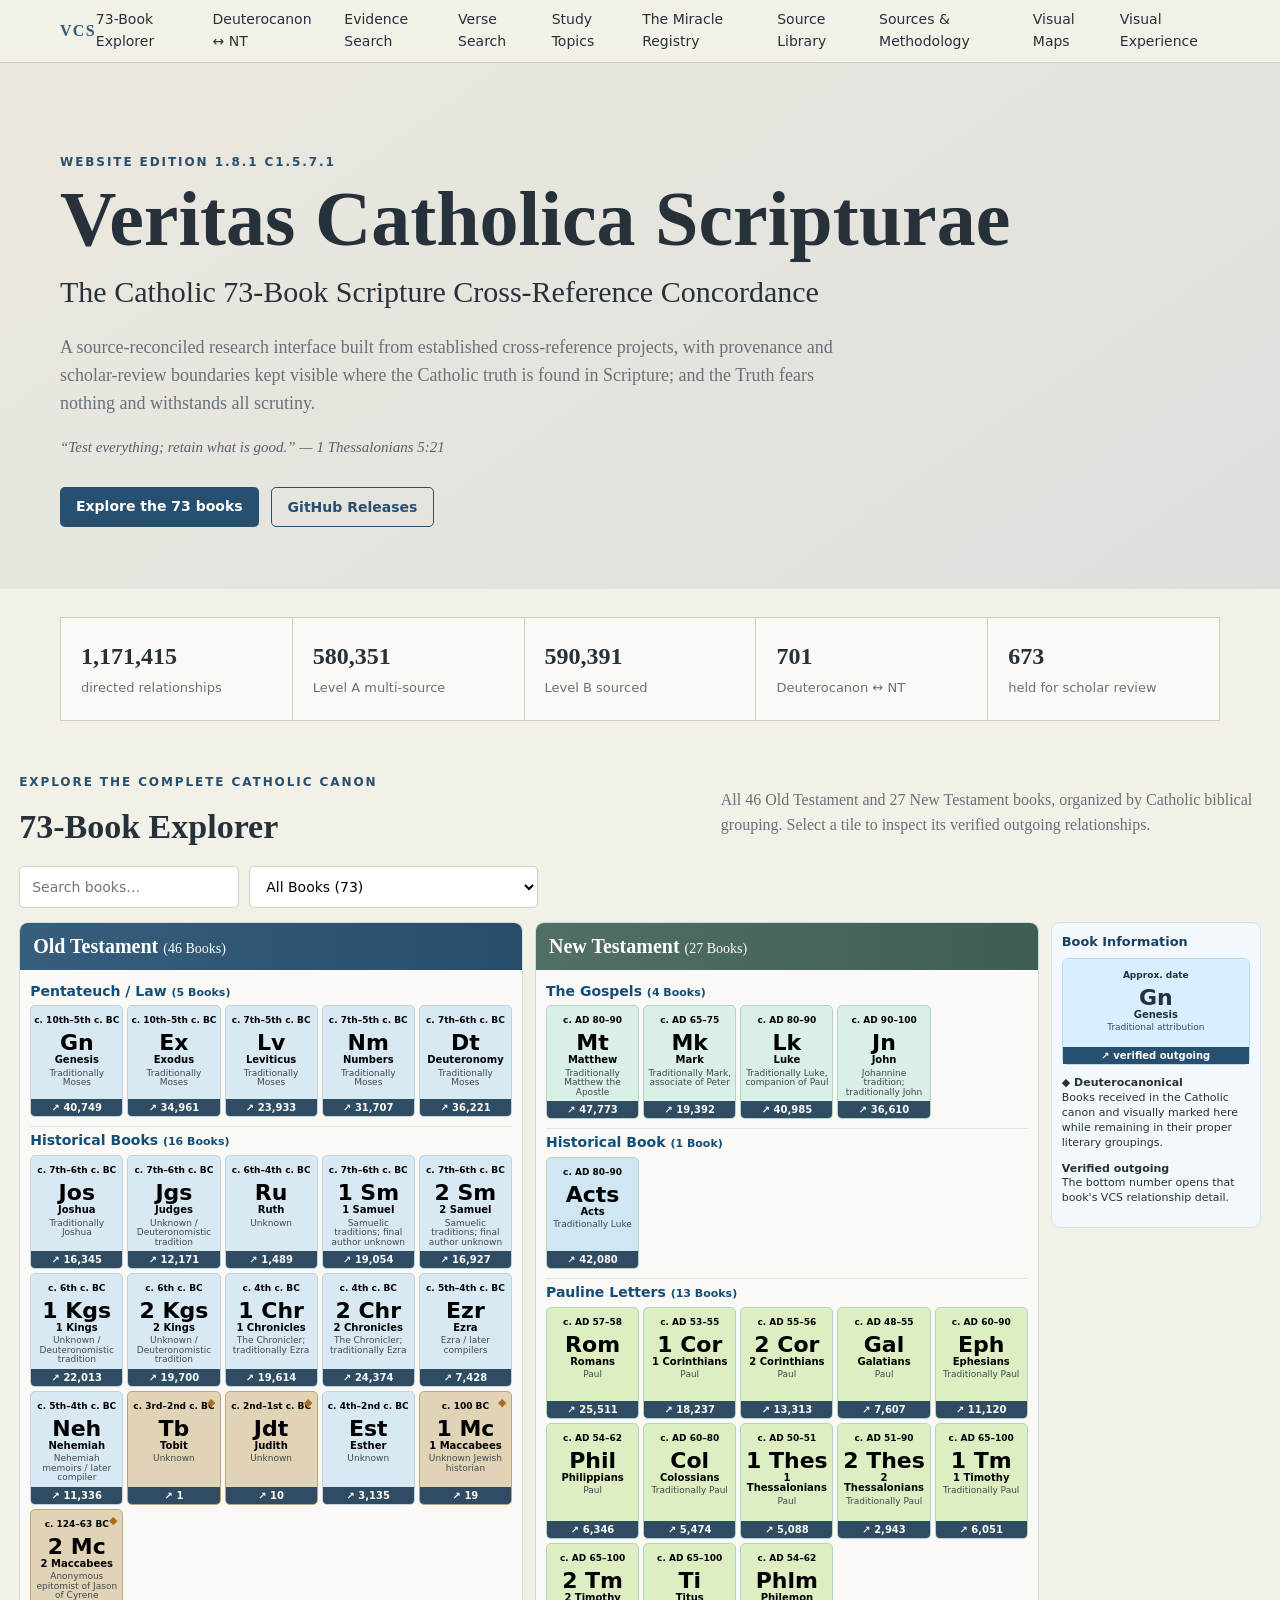
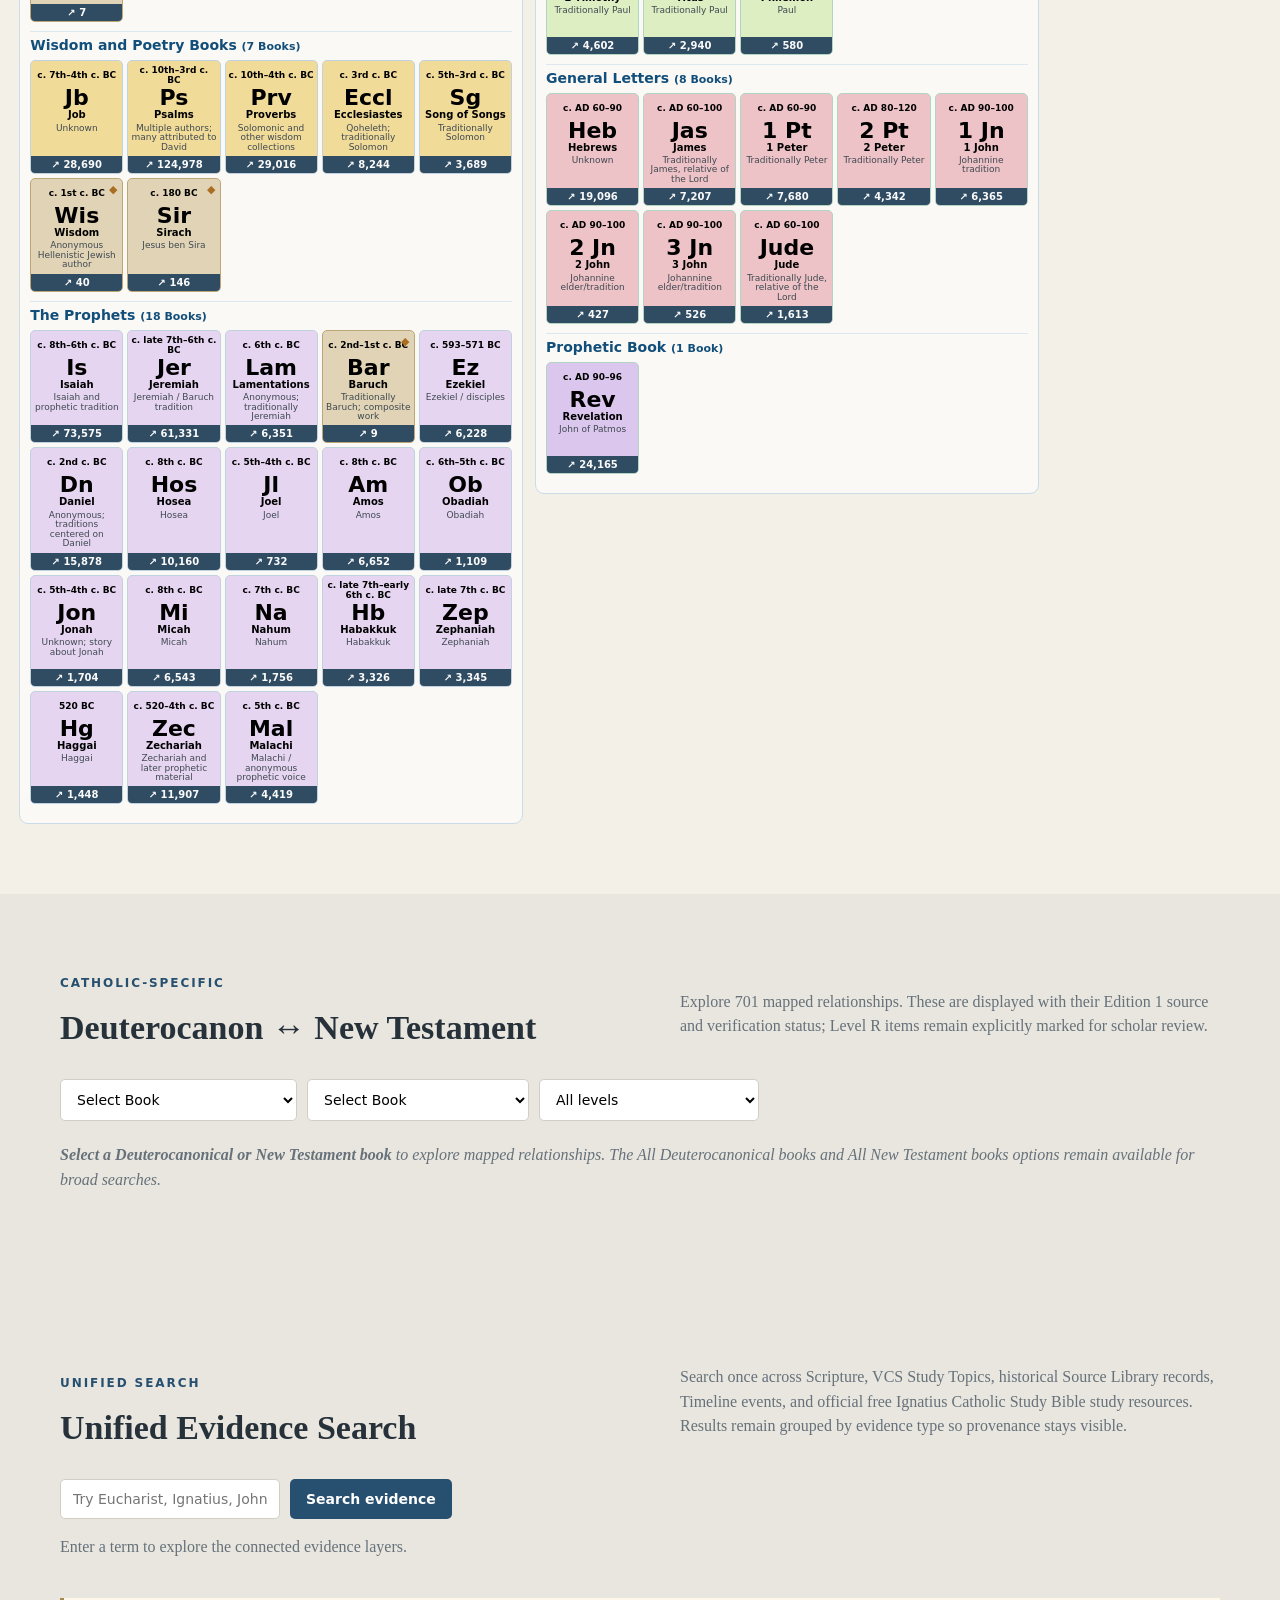
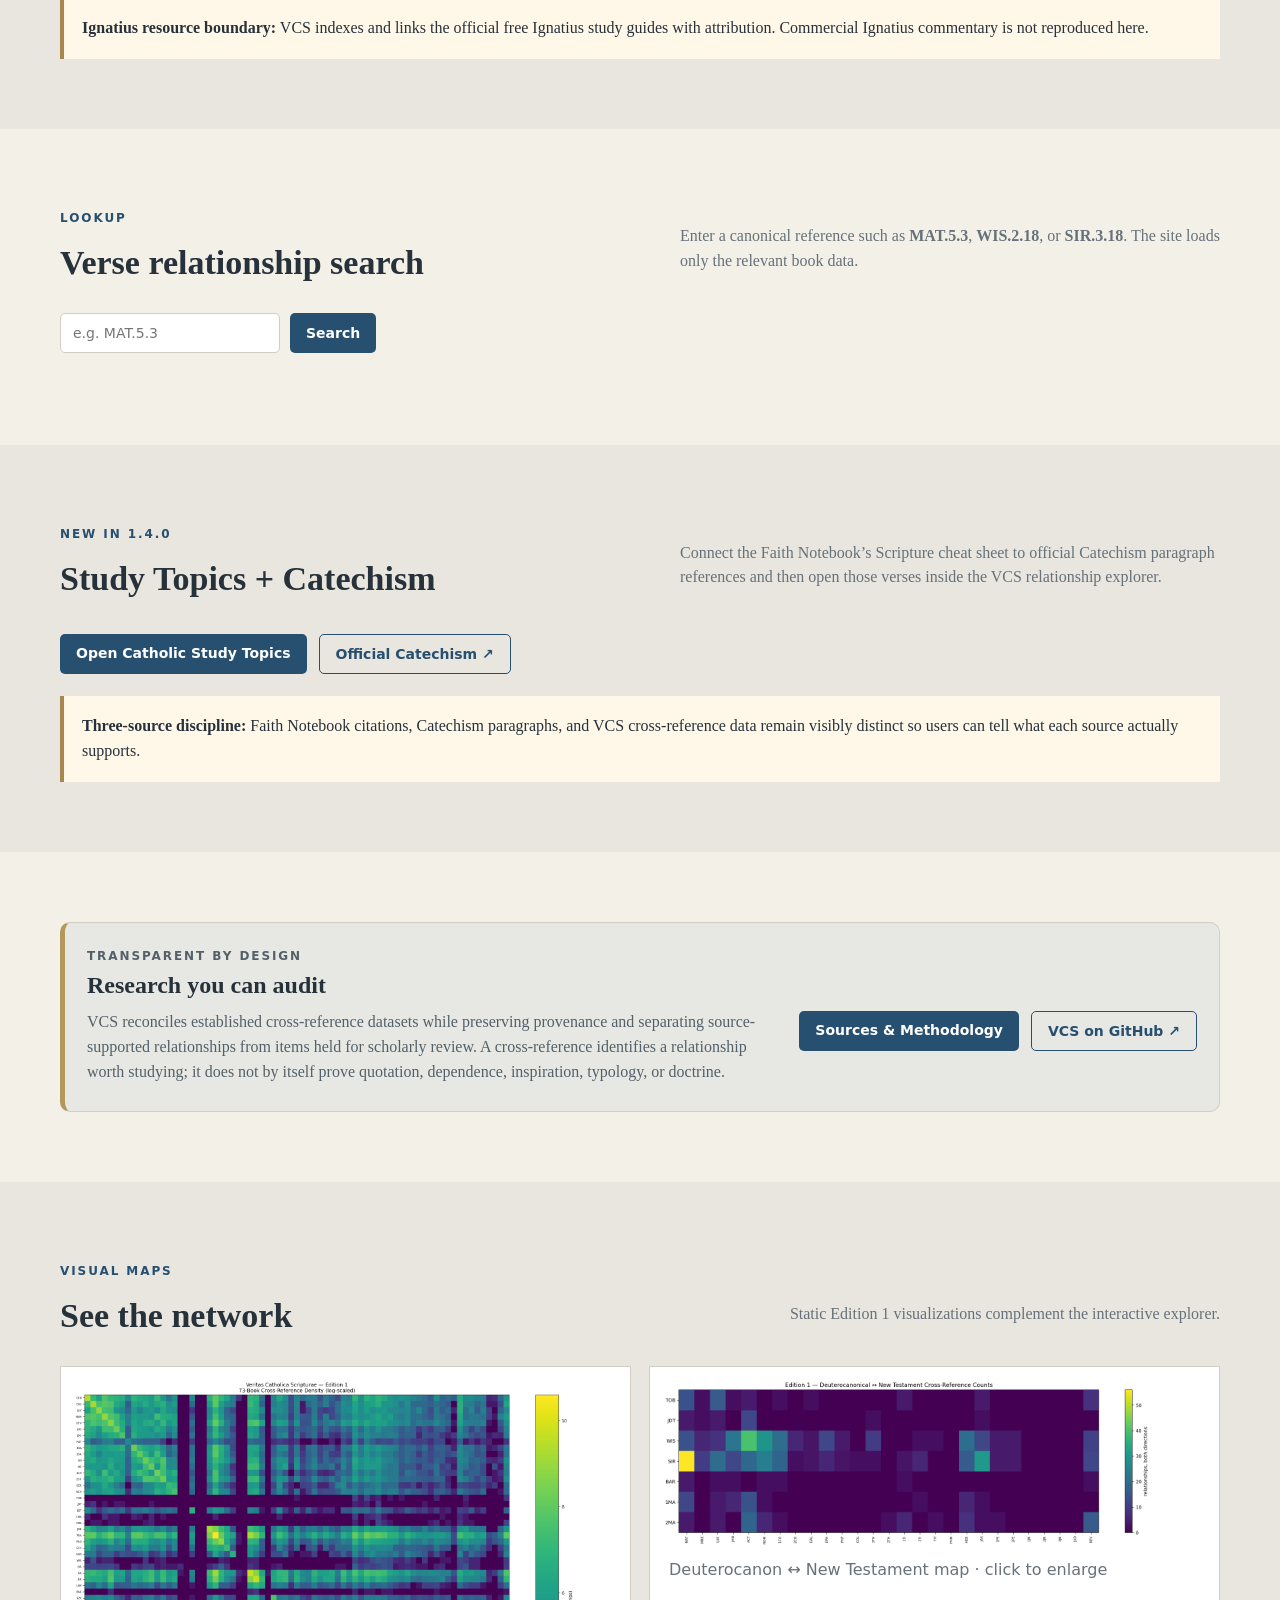
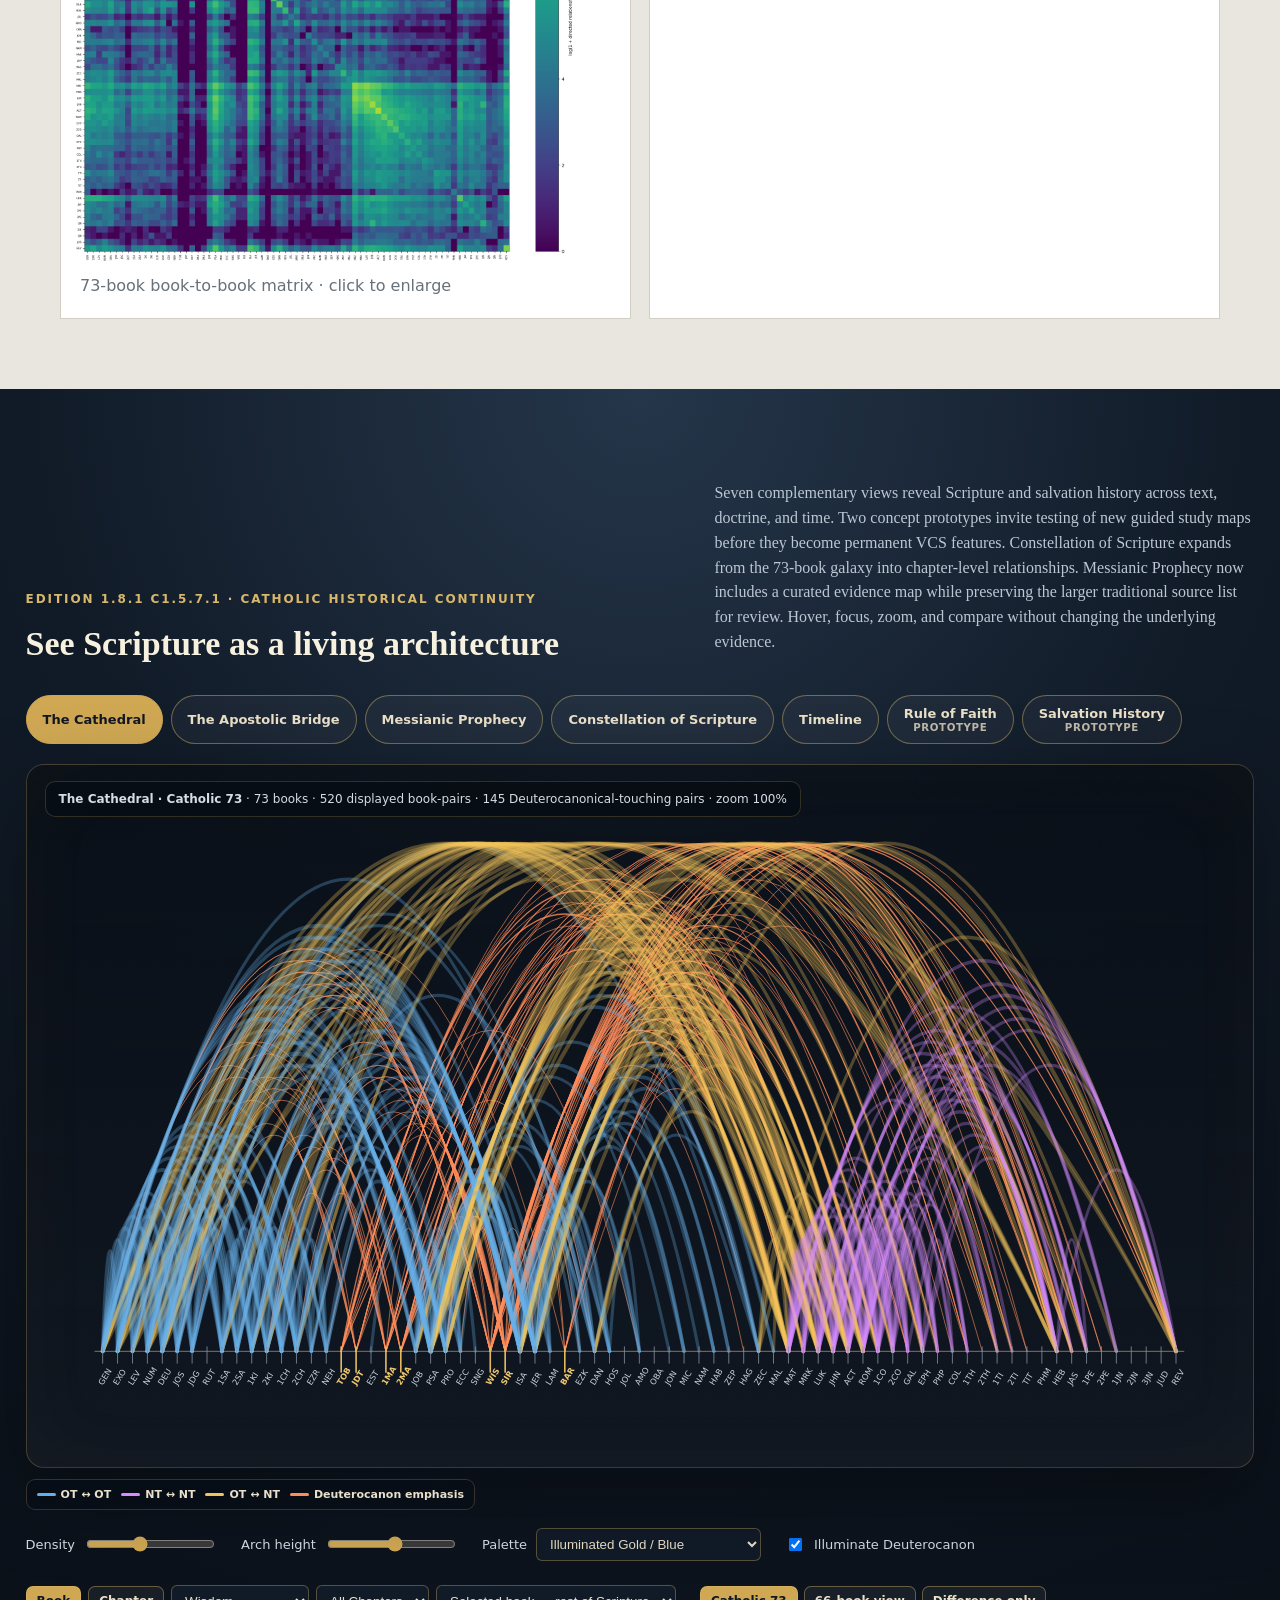
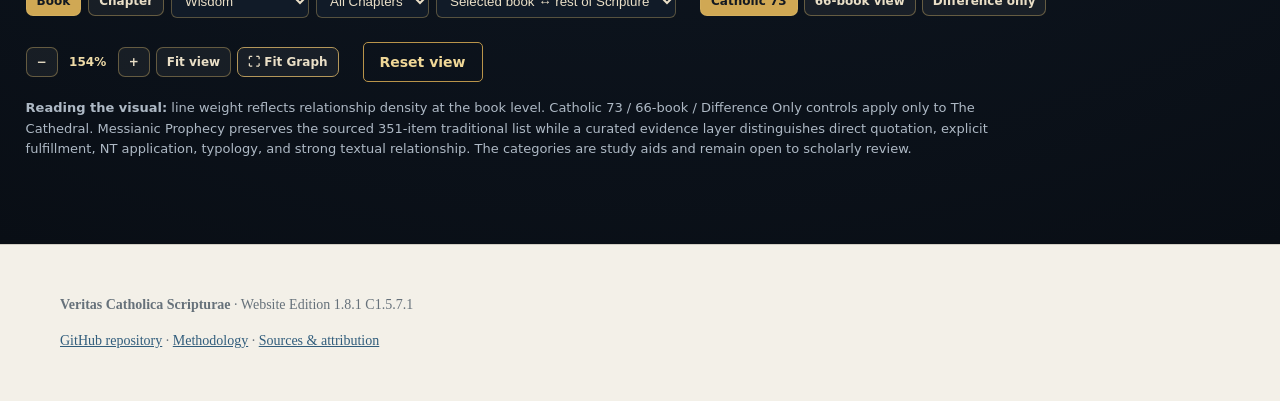
==== commit 30209cbd: "1_8_1_C1_5_7_1" ====
--- a/docs/index.html
+++ b/docs/index.html
@@ -1,14 +1,14 @@
-<!doctype html><html lang="en"><head><meta charset="utf-8"><meta name="viewport" content="width=device-width,initial-scale=1"><meta name="description" content="A provenance-preserving Catholic 73-book Scripture cross-reference concordance."><title>Veritas Catholica Scripturae</title><link rel="stylesheet" href="assets/style.css?v=1.8.1c1.5.7"></head><body>
+<!doctype html><html lang="en"><head><meta charset="utf-8"><meta name="viewport" content="width=device-width,initial-scale=1"><meta name="description" content="A provenance-preserving Catholic 73-book Scripture cross-reference concordance."><title>Veritas Catholica Scripturae</title><link rel="stylesheet" href="assets/style.css?v=1.8.1c1.5.7.1"></head><body>
 <header><div class="wrap nav"><a class="brand" href="./">VCS</a><nav><a href="#explore">73-Book Explorer</a><a href="?section=deutero#deutero">Deuterocanon ↔ NT</a><a href="?section=evidence-search#evidence-search">Evidence Search</a><a href="#search">Verse Search</a><a href="topics.html">Study Topics</a><a href="miracle-registry.html">The Miracle Registry</a><a href="source-library.html">Source Library</a><a href="sources.html">Sources & Methodology</a><a href="#visuals">Visual Maps</a><a href="#visual-experience">Visual Experience</a></nav></div></header>
 <main>
-<section class="hero"><div class="wrap"><p class="eyebrow">Website Edition 1.8.1 C1.5.7</p><h1>Veritas Catholica Scripturae</h1><p class="lead">The Catholic 73-Book Scripture Cross-Reference Concordance</p><p class="sub">A source-reconciled research interface built from established cross-reference projects, with provenance and scholar-review boundaries kept visible where the Catholic truth is found in Scripture; and the Truth fears nothing and withstands all scrutiny.</p><p class="hero-scripture-motto">“Test everything; retain what is good.” — 1 Thessalonians 5:21</p><div class="actions"><a class="button" href="#explore">Explore the 73 books</a><a class="button secondary" href="https://github.com/cftrevizo/Veritas-Catholica-Scripturae/releases">GitHub Releases</a></div></div></section>
+<section class="hero"><div class="wrap"><p class="eyebrow">Website Edition 1.8.1 C1.5.7.1</p><h1>Veritas Catholica Scripturae</h1><p class="lead">The Catholic 73-Book Scripture Cross-Reference Concordance</p><p class="sub">A source-reconciled research interface built from established cross-reference projects, with provenance and scholar-review boundaries kept visible where the Catholic truth is found in Scripture; and the Truth fears nothing and withstands all scrutiny.</p><p class="hero-scripture-motto">“Test everything; retain what is good.” — 1 Thessalonians 5:21</p><div class="actions"><a class="button" href="#explore">Explore the 73 books</a><a class="button secondary" href="https://github.com/cftrevizo/Veritas-Catholica-Scripturae/releases">GitHub Releases</a></div></div></section>
 <section class="stats wrap"><div><strong>1,171,415</strong><span>directed relationships</span></div><div><strong>580,351</strong><span>Level A multi-source</span></div><div><strong>590,391</strong><span>Level B sourced</span></div><div><strong>701</strong><span>Deuterocanon ↔ NT</span></div><div><strong>673</strong><span>held for scholar review</span></div></section>
 <section id="explore" class="wrap section book-explorer"><div class="sectionhead"><div><p class="eyebrow">Explore the complete Catholic canon</p><h2>73-Book Explorer</h2></div><p>All 46 Old Testament and 27 New Testament books, organized by Catholic biblical grouping. Select a tile to inspect its verified outgoing relationships.</p></div><div class="controls explorer-controls"><input id="bookFilter" placeholder="Search books…"><select id="canonFilter"><option value="all">All Books (73)</option><option value="ot">Old Testament (46)</option><option value="nt">New Testament (27)</option><option value="deutero">Highlight / Show Deuterocanonical</option></select></div><div id="bookGrid" class="bookgrid grouped-bookgrid"></div><aside class="book-info-note"><b>About dates & authorship:</b> Dates are approximate scholarly ranges. Authorship labels distinguish traditional attribution from cases where the human author or final compiler is uncertain. These are study aids, not definitions of Catholic dogma.</aside><div id="bookPanel" class="panel hidden"></div></section><section id="deutero" class="section alt"><div class="wrap"><div class="sectionhead"><div><p class="eyebrow">Catholic-specific</p><h2>Deuterocanon ↔ New Testament</h2></div><p>Explore 701 mapped relationships. These are displayed with their Edition 1 source and verification status; Level R items remain explicitly marked for scholar review.</p></div><div class="controls"><select id="deuteroBook"><option value="">Select Book</option><option value="all">All Deuterocanonical books</option></select><select id="ntBook"><option value="">Select Book</option><option value="all">All New Testament books</option></select><select id="levelFilter"><option value="all">All levels</option><option value="A">Level A</option><option value="B">Level B</option><option value="R">Scholar review</option></select></div><div id="deuteroResults" class="results"></div></div></section>
 <section id="evidence-search" class="section alt"><div class="wrap"><div class="sectionhead"><div><p class="eyebrow">Unified search</p><h2>Unified Evidence Search</h2></div><p>Search once across Scripture, VCS Study Topics, historical Source Library records, Timeline events, and official free Ignatius Catholic Study Bible study resources. Results remain grouped by evidence type so provenance stays visible.</p></div><form id="evidenceSearchForm" class="searchbox evidence-searchbox"><input id="evidenceSearchInput" autocomplete="off" placeholder="Try Eucharist, Ignatius, John, Nicaea…"><button class="button" type="submit">Search evidence</button></form><div id="evidenceSearchStatus" class="evidence-search-status">Enter a term to explore the connected evidence layers.</div><div id="evidenceSearchResults" class="evidence-search-results"></div><div class="notice"><b>Ignatius resource boundary:</b> VCS indexes and links the official free Ignatius study guides with attribution. Commercial Ignatius commentary is not reproduced here.</div></div></section>
 <section id="search" class="wrap section"><div class="sectionhead"><div><p class="eyebrow">Lookup</p><h2>Verse relationship search</h2></div><p>Enter a canonical reference such as <b>MAT.5.3</b>, <b>WIS.2.18</b>, or <b>SIR.3.18</b>. The site loads only the relevant book data.</p></div><form id="verseForm" class="searchbox"><input id="verseInput" autocomplete="off" placeholder="e.g. MAT.5.3"><button class="button" type="submit">Search</button></form><div id="verseResults" class="results"></div></section>
 <section id="topics-callout" class="section alt"><div class="wrap"><div class="sectionhead"><div><p class="eyebrow">New in 1.4.0</p><h2>Study Topics + Catechism</h2></div><p>Connect the Faith Notebook’s Scripture cheat sheet to official Catechism paragraph references and then open those verses inside the VCS relationship explorer.</p></div><div class="actions"><a class="button" href="topics.html">Open Catholic Study Topics</a><a class="button secondary" href="https://www.vatican.va/archive/ENG0015/_INDEX.HTM" target="_blank" rel="noopener">Official Catechism ↗</a></div><div class="notice"><b>Three-source discipline:</b> Faith Notebook citations, Catechism paragraphs, and VCS cross-reference data remain visibly distinct so users can tell what each source actually supports.</div></div></section><section id="method-summary" class="wrap section method-summary"><div class="method-card"><div><p class="eyebrow">Transparent by design</p><h2>Research you can audit</h2><p>VCS reconciles established cross-reference datasets while preserving provenance and separating source-supported relationships from items held for scholarly review. A cross-reference identifies a relationship worth studying; it does not by itself prove quotation, dependence, inspiration, typology, or doctrine.</p></div><div class="actions"><a class="button" href="sources.html">Sources & Methodology</a><a class="button secondary" href="https://github.com/cftrevizo/Veritas-Catholica-Scripturae" target="_blank" rel="noopener">VCS on GitHub ↗</a></div></div></section>
 <section id="visuals" class="section alt secondary-maps"><div class="wrap"><div class="sectionhead"><div><p class="eyebrow">Visual maps</p><h2>See the network</h2></div><p>Static Edition 1 visualizations complement the interactive explorer.</p></div><div class="visualgrid"><figure class="zoomable-map" tabindex="0" data-map-src="assets/73-book-matrix.png" data-map-title="73-book book-to-book matrix"><img src="assets/73-book-matrix.png" alt="73-book cross-reference matrix"><figcaption>73-book book-to-book matrix · click to enlarge</figcaption></figure><figure class="zoomable-map" tabindex="0" data-map-src="assets/deutero-nt-map.png" data-map-title="Deuterocanon ↔ New Testament map"><img src="assets/deutero-nt-map.png" alt="Deuterocanon to New Testament map"><figcaption>Deuterocanon ↔ New Testament map · click to enlarge</figcaption></figure></div></div></section>
-<section id="visual-experience" class="visual-experience"><div class="wrap wide"><div class="sectionhead visualhead"><div><p class="eyebrow">Edition 1.8.1 C1.5.7 · Catholic Historical Continuity</p><h2>See Scripture as a living architecture</h2></div><p>Seven complementary views reveal Scripture and salvation history across text, doctrine, and time. Two concept prototypes invite testing of new guided study maps before they become permanent VCS features. Constellation of Scripture expands from the 73-book galaxy into chapter-level relationships. Messianic Prophecy now includes a curated evidence map while preserving the larger traditional source list for review. Hover, focus, zoom, and compare without changing the underlying evidence.</p></div><div class="visual-tabs"><button class="vtab active" data-v="cathedral">The Cathedral</button><button class="vtab" data-v="bridge">The Apostolic Bridge</button><button class="vtab" data-v="prophecy">Messianic Prophecy</button><button class="vtab" data-v="constellation">Constellation of Scripture</button><button class="vtab" data-v="timeline">Timeline</button><button class="vtab prototype" data-v="rulefaith">Rule of Faith <small>Prototype</small></button><button class="vtab prototype" data-v="salvation">Salvation History <small>Prototype</small></button></div><div class="visual-stage"><div id="visualMeta" class="visual-meta"></div><svg id="visualSvg" viewBox="0 -600 1400 1320" role="img" aria-label="Interactive Catholic Scripture network visualization"></svg><div id="visualTip" class="visual-tip hidden"></div></div><div id="conceptMapDetail" class="concept-map-detail hidden" aria-live="polite"></div><div id="visualLegendHost" class="visual-legend-host"></div><div class="visual-controls">
+<section id="visual-experience" class="visual-experience"><div class="wrap wide"><div class="sectionhead visualhead"><div><p class="eyebrow">Edition 1.8.1 C1.5.7.1 · Catholic Historical Continuity</p><h2>See Scripture as a living architecture</h2></div><p>Seven complementary views reveal Scripture and salvation history across text, doctrine, and time. Two concept prototypes invite testing of new guided study maps before they become permanent VCS features. Constellation of Scripture expands from the 73-book galaxy into chapter-level relationships. Messianic Prophecy now includes a curated evidence map while preserving the larger traditional source list for review. Hover, focus, zoom, and compare without changing the underlying evidence.</p></div><div class="visual-tabs"><button class="vtab active" data-v="cathedral">The Cathedral</button><button class="vtab" data-v="bridge">The Apostolic Bridge</button><button class="vtab" data-v="prophecy">Messianic Prophecy</button><button class="vtab" data-v="constellation">Constellation of Scripture</button><button class="vtab" data-v="timeline">Timeline</button><button class="vtab prototype" data-v="rulefaith">Rule of Faith <small>Prototype</small></button><button class="vtab prototype" data-v="salvation">Salvation History <small>Prototype</small></button></div><div class="visual-stage"><div id="visualMeta" class="visual-meta"></div><svg id="visualSvg" viewBox="0 -600 1400 1320" role="img" aria-label="Interactive Catholic Scripture network visualization"></svg><div id="visualTip" class="visual-tip hidden"></div></div><div id="conceptMapDetail" class="concept-map-detail hidden" aria-live="polite"></div><div id="visualLegendHost" class="visual-legend-host"></div><div class="visual-controls">
 <div id="sharedGraphControls" class="context-controls">
 <label>Density <input id="densityRange" type="range" min="120" max="1100" value="520" step="20"></label>
 <label>Arch height <input id="archHeightRange" type="range" min="70" max="220" value="150" step="5"></label>
@@ -23,4 +23,4 @@
 <div id="timelineControls" class="timeline-controls hidden"><div class="timeline-filter-group"><div class="timeline-filter-title">Historical Scope</div><div class="timeline-scope"><button class="mini active" data-timeline-scope="all">All History</button><button class="mini active" data-timeline-scope="ot">Old Testament</button><button class="mini active" data-timeline-scope="apostolic">NT & Apostolic Age</button><button class="mini active" data-timeline-scope="church">Church History</button></div></div><div class="timeline-filter-group"><div class="timeline-filter-title">Detail / Importance</div><div id="timelineImportance" class="timeline-importance"><button class="mini active" data-timeline-importance="foundational">Foundational</button><button class="mini active" data-timeline-importance="major">Major</button><button class="mini" data-timeline-importance="significant">Significant</button><button class="mini" data-timeline-importance="detailed">Detailed</button><button class="mini" data-timeline-importance="source">Source-Level</button></div></div><div class="timeline-filter-group"><div class="timeline-filter-title">Event Categories</div><div id="timelineCategories" class="timeline-categories"></div><div class="timeline-category-actions"><button id="timelineDeselectCats" class="mini">Clear categories</button><button id="timelineShowAllCats" class="mini">Show all categories</button></div></div><div id="timelineDetail" class="timeline-detail"><b>Semantic zoom timeline</b><span>Zoom closer or increase Detail to reveal more events. Select an event for its historical note and source layer.</span></div></div><div class="zoom-controls"><button id="zoomOut" class="mini" title="Zoom out">−</button><span id="zoomLabel">100%</span><button id="zoomIn" class="mini">+</button><button id="resetZoom" class="mini">Fit view</button><button id="fitVisual" class="mini" title="Fit the complete rendered graph to the available viewport">⛶ Fit Graph</button></div>
 <button id="resetVisual" class="button secondary">Reset view</button>
 </div><div class="visual-caption"><b>Reading the visual:</b> line weight reflects relationship density at the book level. Catholic 73 / 66-book / Difference Only controls apply only to The Cathedral. Messianic Prophecy preserves the sourced 351-item traditional list while a curated evidence layer distinguishes direct quotation, explicit fulfillment, NT application, typology, and strong textual relationship. The categories are study aids and remain open to scholarly review.</div></div></section>
-</main><div id="mapLightbox" class="map-lightbox hidden" aria-hidden="true"><div class="map-lightbox-bar"><strong id="mapLightboxTitle">Visual map</strong><div><button id="mapZoomOut" class="mini">−</button><span id="mapZoomLabel">100%</span><button id="mapZoomIn" class="mini">+</button><button id="mapZoomReset" class="mini">Reset</button><button id="mapClose" class="mini">Close</button></div></div><div id="mapViewport" class="map-viewport"><img id="mapLightboxImg" alt="Enlarged visual map"></div></div><footer><div class="wrap"><p><b>Veritas Catholica Scripturae</b> · Website Edition 1.8.1 C1.5.7</p><p><a href="https://github.com/cftrevizo/Veritas-Catholica-Scripturae">GitHub repository</a> · <a href="https://github.com/cftrevizo/Veritas-Catholica-Scripturae/blob/main/METHODOLOGY.md">Methodology</a> · <a href="https://github.com/cftrevizo/Veritas-Catholica-Scripturae/blob/main/NOTICE.md">Sources & attribution</a></p></div></footer><script src="assets/timeline.js?v=1.8.1c1.5.7"></script><script src="assets/app.js?v=1.8.1c1.5.7"></script><script src="assets/concept-maps.js?v=1.8.1c1.5.7"></script><script src="assets/deutero-bridge.js?v=1.7.0rc2-r2"></script><script src="assets/evidence-search.js?v=1.8.1c1.5.7"></script><script src="assets/miracle-search-bridge.js?v=1.8.1c1.5.7"></script><script src="assets/miracle-context-links.js?v=1.8.1c1.5.7"></script><script src="assets/evidence-search-controls.js?v=1.7.0c1g"></script></body></html>
+</main><div id="mapLightbox" class="map-lightbox hidden" aria-hidden="true"><div class="map-lightbox-bar"><strong id="mapLightboxTitle">Visual map</strong><div><button id="mapZoomOut" class="mini">−</button><span id="mapZoomLabel">100%</span><button id="mapZoomIn" class="mini">+</button><button id="mapZoomReset" class="mini">Reset</button><button id="mapClose" class="mini">Close</button></div></div><div id="mapViewport" class="map-viewport"><img id="mapLightboxImg" alt="Enlarged visual map"></div></div><footer><div class="wrap"><p><b>Veritas Catholica Scripturae</b> · Website Edition 1.8.1 C1.5.7.1</p><p><a href="https://github.com/cftrevizo/Veritas-Catholica-Scripturae">GitHub repository</a> · <a href="https://github.com/cftrevizo/Veritas-Catholica-Scripturae/blob/main/METHODOLOGY.md">Methodology</a> · <a href="https://github.com/cftrevizo/Veritas-Catholica-Scripturae/blob/main/NOTICE.md">Sources & attribution</a></p></div></footer><script src="assets/timeline.js?v=1.8.1c1.5.7.1"></script><script src="assets/app.js?v=1.8.1c1.5.7.1"></script><script src="assets/concept-maps.js?v=1.8.1c1.5.7.1"></script><script src="assets/deutero-bridge.js?v=1.7.0rc2-r2"></script><script src="assets/evidence-search.js?v=1.8.1c1.5.7.1"></script><script src="assets/miracle-search-bridge.js?v=1.8.1c1.5.7.1"></script><script src="assets/miracle-context-links.js?v=1.8.1c1.5.7.1"></script><script src="assets/evidence-search-controls.js?v=1.7.0c1g"></script></body></html>
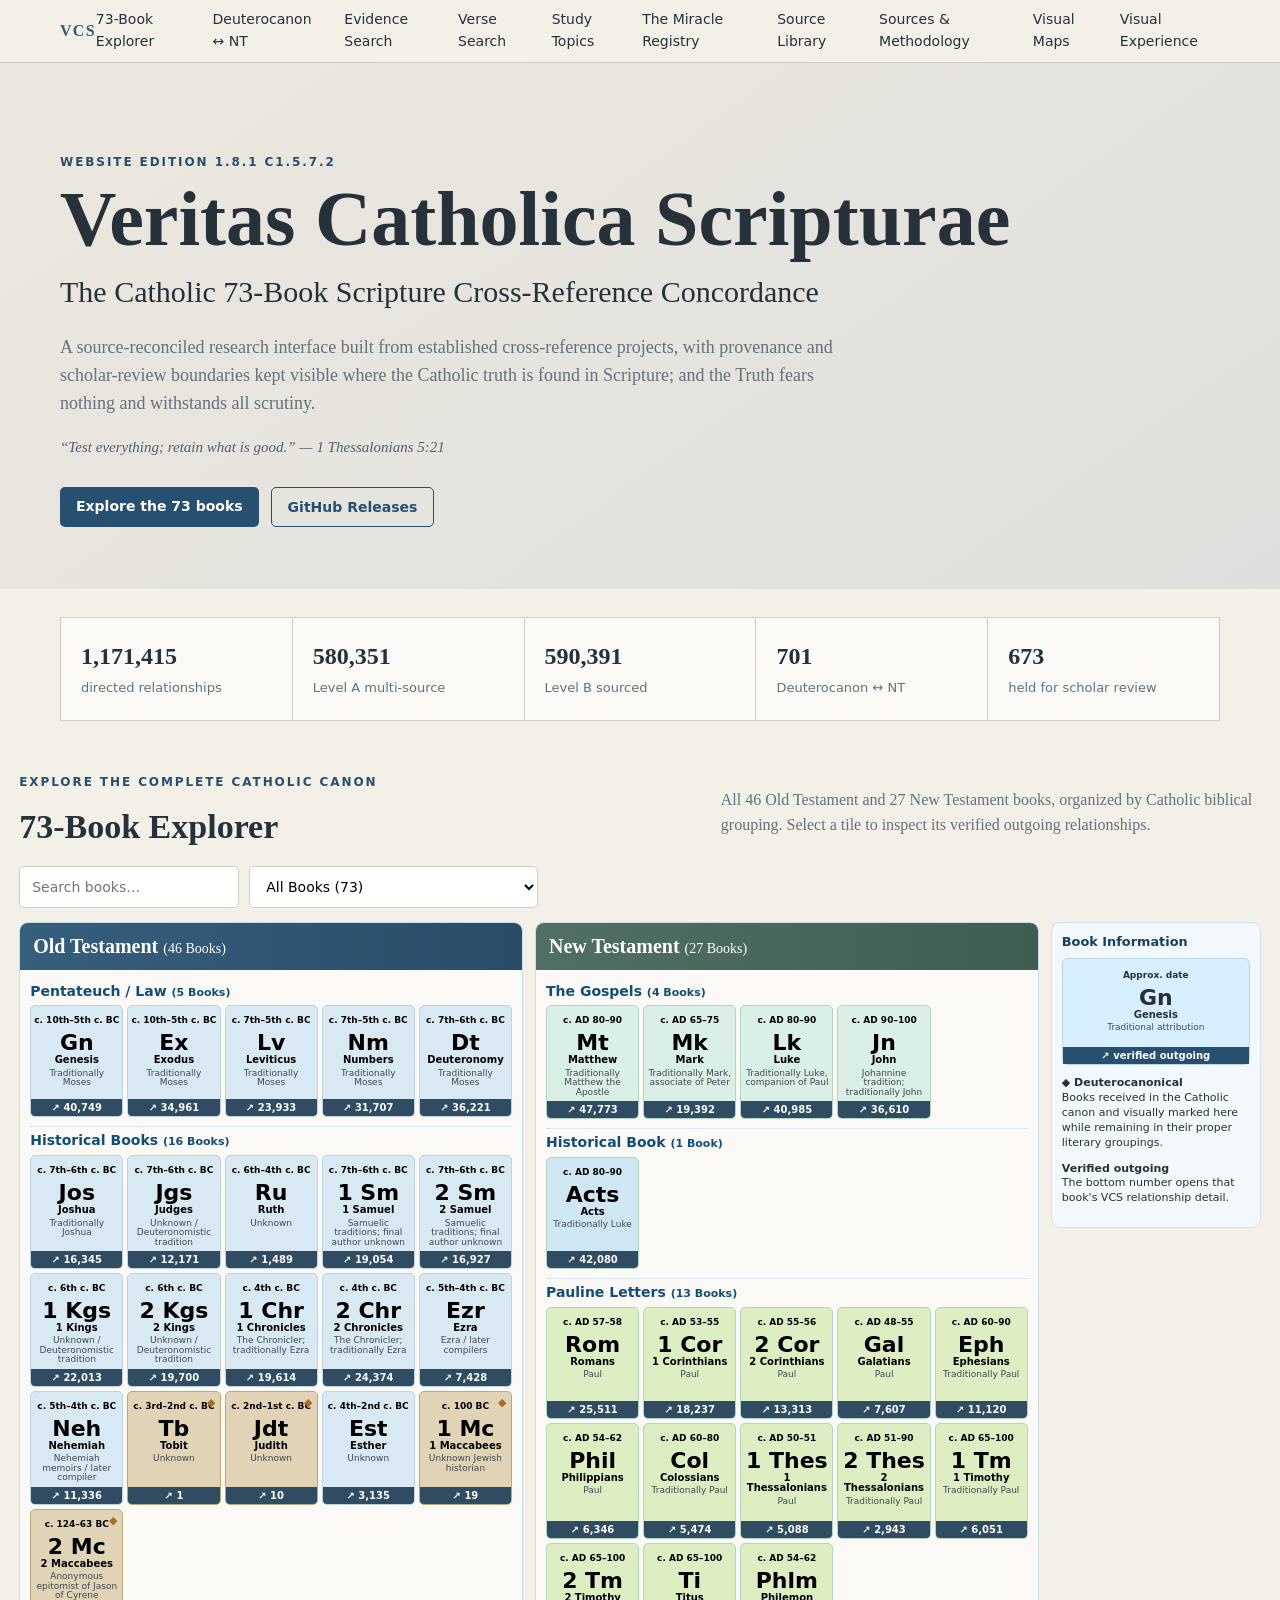
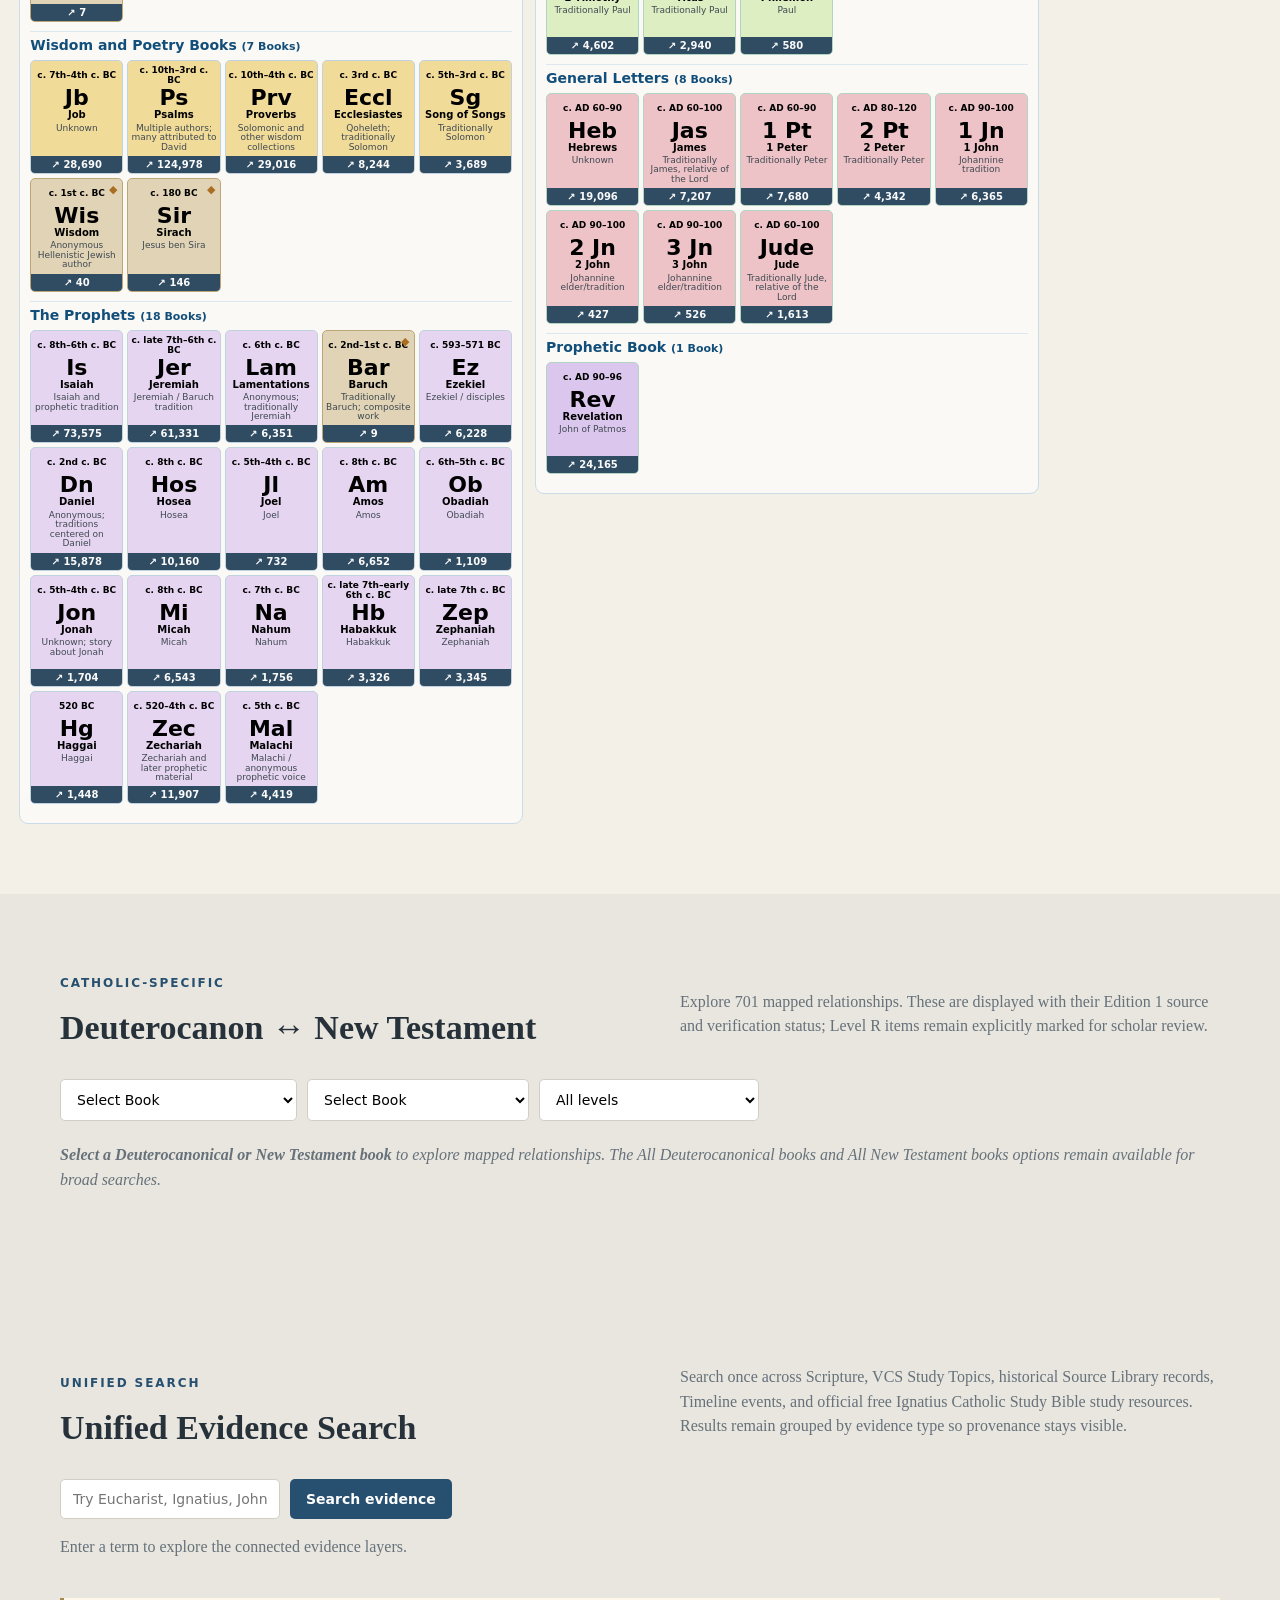
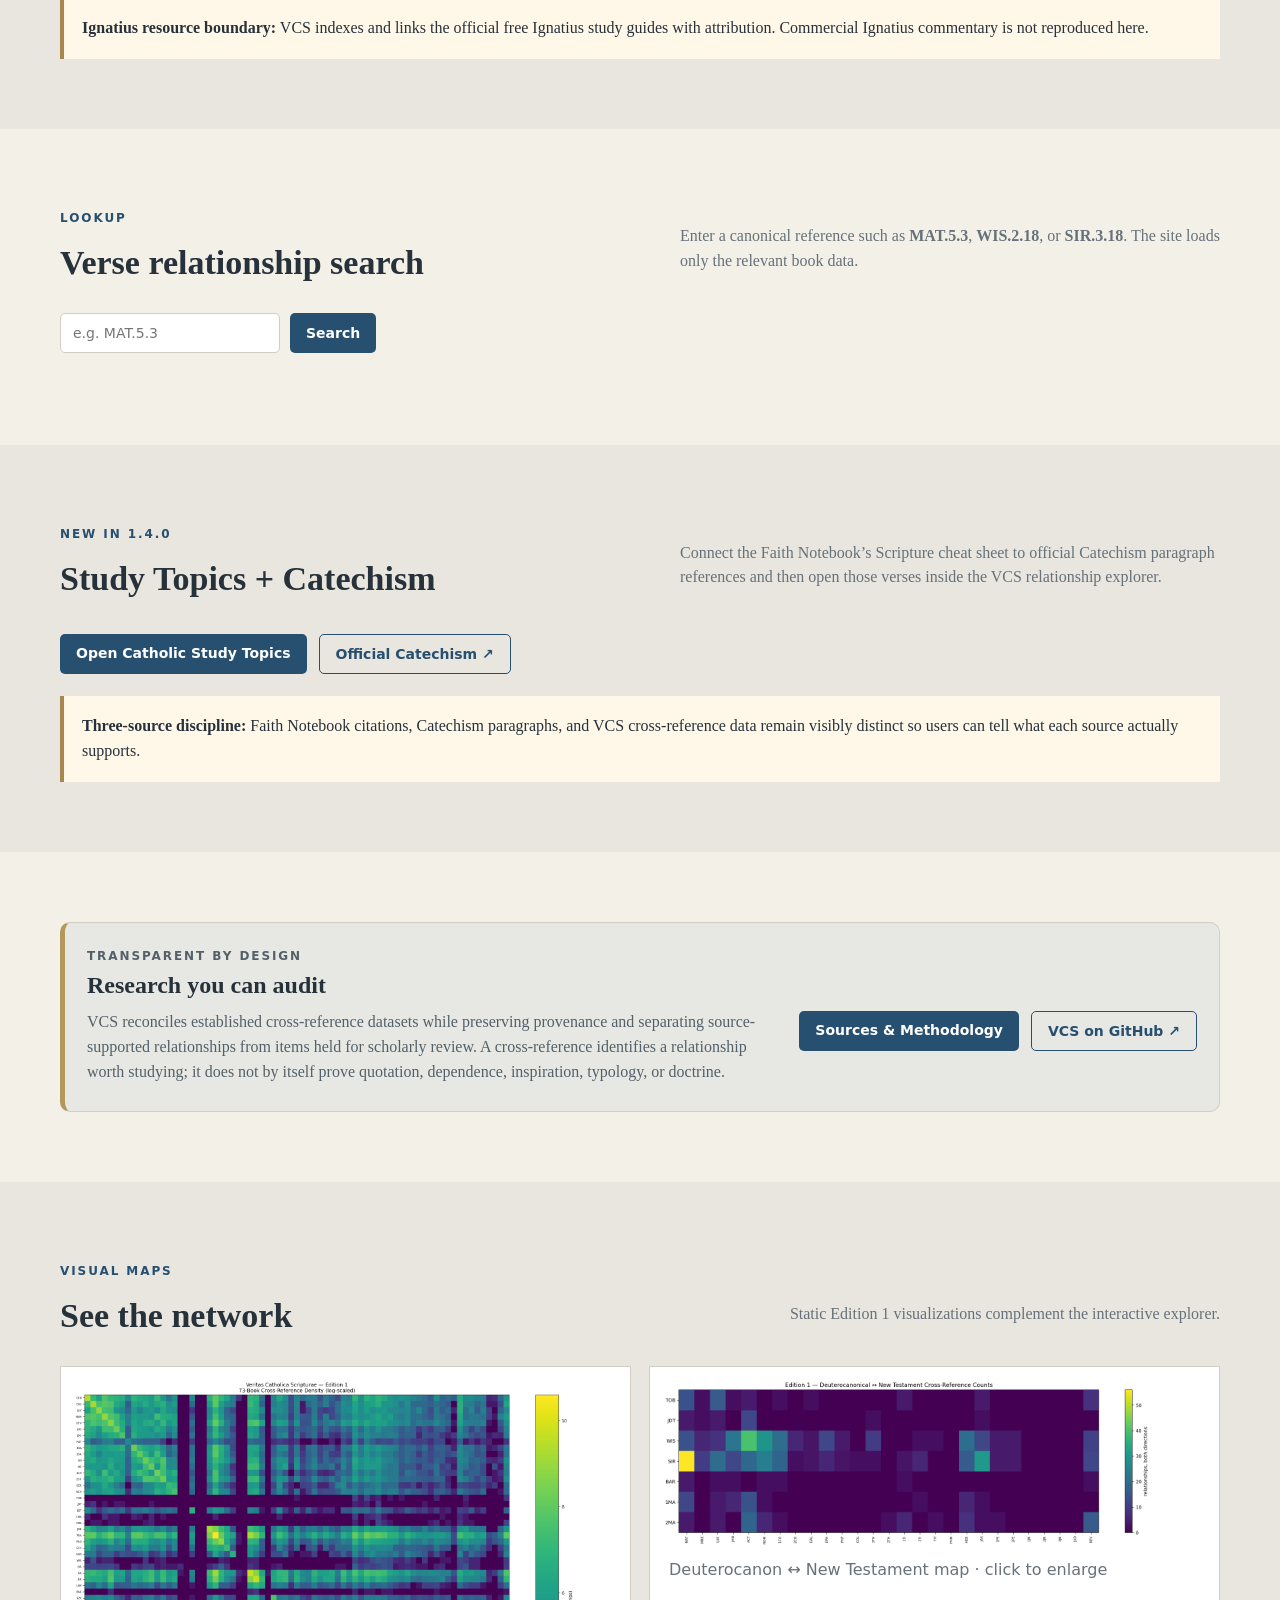
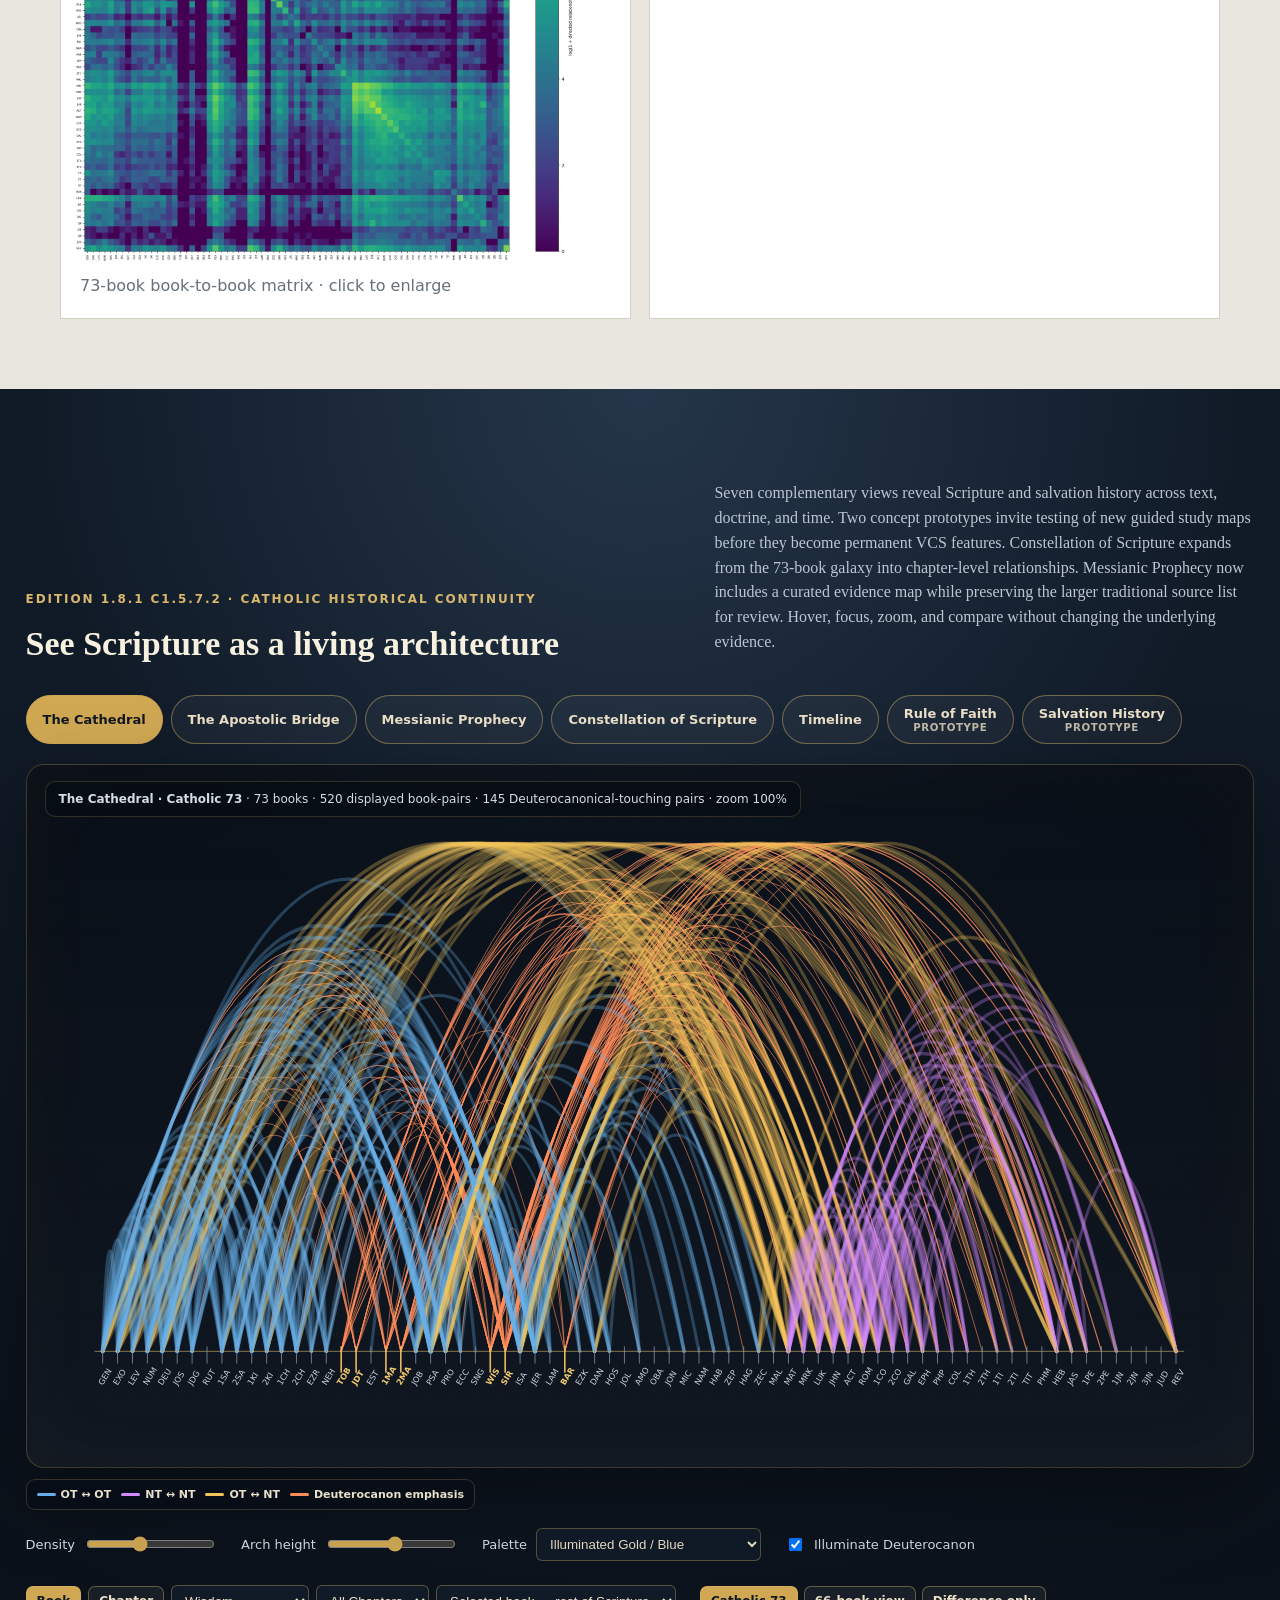
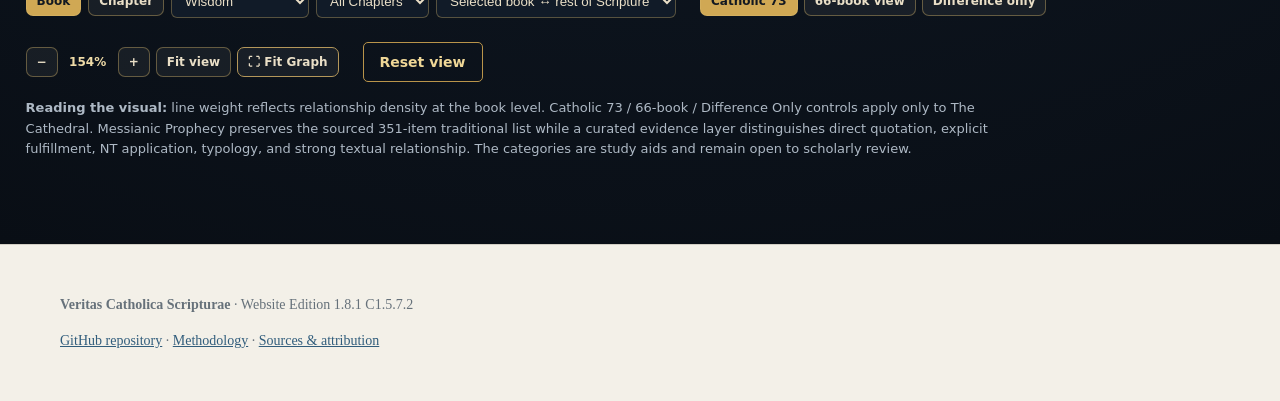
==== commit 1180f4a6: "1_8_1_C1_5_7_2" ====
--- a/docs/index.html
+++ b/docs/index.html
@@ -1,14 +1,14 @@
-<!doctype html><html lang="en"><head><meta charset="utf-8"><meta name="viewport" content="width=device-width,initial-scale=1"><meta name="description" content="A provenance-preserving Catholic 73-book Scripture cross-reference concordance."><title>Veritas Catholica Scripturae</title><link rel="stylesheet" href="assets/style.css?v=1.8.1c1.5.7.1"></head><body>
+<!doctype html><html lang="en"><head><meta charset="utf-8"><meta name="viewport" content="width=device-width,initial-scale=1"><meta name="description" content="A provenance-preserving Catholic 73-book Scripture cross-reference concordance."><title>Veritas Catholica Scripturae</title><link rel="stylesheet" href="assets/style.css?v=1.8.1c1.5.7.2"></head><body>
 <header><div class="wrap nav"><a class="brand" href="./">VCS</a><nav><a href="#explore">73-Book Explorer</a><a href="?section=deutero#deutero">Deuterocanon ↔ NT</a><a href="?section=evidence-search#evidence-search">Evidence Search</a><a href="#search">Verse Search</a><a href="topics.html">Study Topics</a><a href="miracle-registry.html">The Miracle Registry</a><a href="source-library.html">Source Library</a><a href="sources.html">Sources & Methodology</a><a href="#visuals">Visual Maps</a><a href="#visual-experience">Visual Experience</a></nav></div></header>
 <main>
-<section class="hero"><div class="wrap"><p class="eyebrow">Website Edition 1.8.1 C1.5.7.1</p><h1>Veritas Catholica Scripturae</h1><p class="lead">The Catholic 73-Book Scripture Cross-Reference Concordance</p><p class="sub">A source-reconciled research interface built from established cross-reference projects, with provenance and scholar-review boundaries kept visible where the Catholic truth is found in Scripture; and the Truth fears nothing and withstands all scrutiny.</p><p class="hero-scripture-motto">“Test everything; retain what is good.” — 1 Thessalonians 5:21</p><div class="actions"><a class="button" href="#explore">Explore the 73 books</a><a class="button secondary" href="https://github.com/cftrevizo/Veritas-Catholica-Scripturae/releases">GitHub Releases</a></div></div></section>
+<section class="hero"><div class="wrap"><p class="eyebrow">Website Edition 1.8.1 C1.5.7.2</p><h1>Veritas Catholica Scripturae</h1><p class="lead">The Catholic 73-Book Scripture Cross-Reference Concordance</p><p class="sub">A source-reconciled research interface built from established cross-reference projects, with provenance and scholar-review boundaries kept visible where the Catholic truth is found in Scripture; and the Truth fears nothing and withstands all scrutiny.</p><p class="hero-scripture-motto">“Test everything; retain what is good.” — 1 Thessalonians 5:21</p><div class="actions"><a class="button" href="#explore">Explore the 73 books</a><a class="button secondary" href="https://github.com/cftrevizo/Veritas-Catholica-Scripturae/releases">GitHub Releases</a></div></div></section>
 <section class="stats wrap"><div><strong>1,171,415</strong><span>directed relationships</span></div><div><strong>580,351</strong><span>Level A multi-source</span></div><div><strong>590,391</strong><span>Level B sourced</span></div><div><strong>701</strong><span>Deuterocanon ↔ NT</span></div><div><strong>673</strong><span>held for scholar review</span></div></section>
 <section id="explore" class="wrap section book-explorer"><div class="sectionhead"><div><p class="eyebrow">Explore the complete Catholic canon</p><h2>73-Book Explorer</h2></div><p>All 46 Old Testament and 27 New Testament books, organized by Catholic biblical grouping. Select a tile to inspect its verified outgoing relationships.</p></div><div class="controls explorer-controls"><input id="bookFilter" placeholder="Search books…"><select id="canonFilter"><option value="all">All Books (73)</option><option value="ot">Old Testament (46)</option><option value="nt">New Testament (27)</option><option value="deutero">Highlight / Show Deuterocanonical</option></select></div><div id="bookGrid" class="bookgrid grouped-bookgrid"></div><aside class="book-info-note"><b>About dates & authorship:</b> Dates are approximate scholarly ranges. Authorship labels distinguish traditional attribution from cases where the human author or final compiler is uncertain. These are study aids, not definitions of Catholic dogma.</aside><div id="bookPanel" class="panel hidden"></div></section><section id="deutero" class="section alt"><div class="wrap"><div class="sectionhead"><div><p class="eyebrow">Catholic-specific</p><h2>Deuterocanon ↔ New Testament</h2></div><p>Explore 701 mapped relationships. These are displayed with their Edition 1 source and verification status; Level R items remain explicitly marked for scholar review.</p></div><div class="controls"><select id="deuteroBook"><option value="">Select Book</option><option value="all">All Deuterocanonical books</option></select><select id="ntBook"><option value="">Select Book</option><option value="all">All New Testament books</option></select><select id="levelFilter"><option value="all">All levels</option><option value="A">Level A</option><option value="B">Level B</option><option value="R">Scholar review</option></select></div><div id="deuteroResults" class="results"></div></div></section>
 <section id="evidence-search" class="section alt"><div class="wrap"><div class="sectionhead"><div><p class="eyebrow">Unified search</p><h2>Unified Evidence Search</h2></div><p>Search once across Scripture, VCS Study Topics, historical Source Library records, Timeline events, and official free Ignatius Catholic Study Bible study resources. Results remain grouped by evidence type so provenance stays visible.</p></div><form id="evidenceSearchForm" class="searchbox evidence-searchbox"><input id="evidenceSearchInput" autocomplete="off" placeholder="Try Eucharist, Ignatius, John, Nicaea…"><button class="button" type="submit">Search evidence</button></form><div id="evidenceSearchStatus" class="evidence-search-status">Enter a term to explore the connected evidence layers.</div><div id="evidenceSearchResults" class="evidence-search-results"></div><div class="notice"><b>Ignatius resource boundary:</b> VCS indexes and links the official free Ignatius study guides with attribution. Commercial Ignatius commentary is not reproduced here.</div></div></section>
 <section id="search" class="wrap section"><div class="sectionhead"><div><p class="eyebrow">Lookup</p><h2>Verse relationship search</h2></div><p>Enter a canonical reference such as <b>MAT.5.3</b>, <b>WIS.2.18</b>, or <b>SIR.3.18</b>. The site loads only the relevant book data.</p></div><form id="verseForm" class="searchbox"><input id="verseInput" autocomplete="off" placeholder="e.g. MAT.5.3"><button class="button" type="submit">Search</button></form><div id="verseResults" class="results"></div></section>
 <section id="topics-callout" class="section alt"><div class="wrap"><div class="sectionhead"><div><p class="eyebrow">New in 1.4.0</p><h2>Study Topics + Catechism</h2></div><p>Connect the Faith Notebook’s Scripture cheat sheet to official Catechism paragraph references and then open those verses inside the VCS relationship explorer.</p></div><div class="actions"><a class="button" href="topics.html">Open Catholic Study Topics</a><a class="button secondary" href="https://www.vatican.va/archive/ENG0015/_INDEX.HTM" target="_blank" rel="noopener">Official Catechism ↗</a></div><div class="notice"><b>Three-source discipline:</b> Faith Notebook citations, Catechism paragraphs, and VCS cross-reference data remain visibly distinct so users can tell what each source actually supports.</div></div></section><section id="method-summary" class="wrap section method-summary"><div class="method-card"><div><p class="eyebrow">Transparent by design</p><h2>Research you can audit</h2><p>VCS reconciles established cross-reference datasets while preserving provenance and separating source-supported relationships from items held for scholarly review. A cross-reference identifies a relationship worth studying; it does not by itself prove quotation, dependence, inspiration, typology, or doctrine.</p></div><div class="actions"><a class="button" href="sources.html">Sources & Methodology</a><a class="button secondary" href="https://github.com/cftrevizo/Veritas-Catholica-Scripturae" target="_blank" rel="noopener">VCS on GitHub ↗</a></div></div></section>
 <section id="visuals" class="section alt secondary-maps"><div class="wrap"><div class="sectionhead"><div><p class="eyebrow">Visual maps</p><h2>See the network</h2></div><p>Static Edition 1 visualizations complement the interactive explorer.</p></div><div class="visualgrid"><figure class="zoomable-map" tabindex="0" data-map-src="assets/73-book-matrix.png" data-map-title="73-book book-to-book matrix"><img src="assets/73-book-matrix.png" alt="73-book cross-reference matrix"><figcaption>73-book book-to-book matrix · click to enlarge</figcaption></figure><figure class="zoomable-map" tabindex="0" data-map-src="assets/deutero-nt-map.png" data-map-title="Deuterocanon ↔ New Testament map"><img src="assets/deutero-nt-map.png" alt="Deuterocanon to New Testament map"><figcaption>Deuterocanon ↔ New Testament map · click to enlarge</figcaption></figure></div></div></section>
-<section id="visual-experience" class="visual-experience"><div class="wrap wide"><div class="sectionhead visualhead"><div><p class="eyebrow">Edition 1.8.1 C1.5.7.1 · Catholic Historical Continuity</p><h2>See Scripture as a living architecture</h2></div><p>Seven complementary views reveal Scripture and salvation history across text, doctrine, and time. Two concept prototypes invite testing of new guided study maps before they become permanent VCS features. Constellation of Scripture expands from the 73-book galaxy into chapter-level relationships. Messianic Prophecy now includes a curated evidence map while preserving the larger traditional source list for review. Hover, focus, zoom, and compare without changing the underlying evidence.</p></div><div class="visual-tabs"><button class="vtab active" data-v="cathedral">The Cathedral</button><button class="vtab" data-v="bridge">The Apostolic Bridge</button><button class="vtab" data-v="prophecy">Messianic Prophecy</button><button class="vtab" data-v="constellation">Constellation of Scripture</button><button class="vtab" data-v="timeline">Timeline</button><button class="vtab prototype" data-v="rulefaith">Rule of Faith <small>Prototype</small></button><button class="vtab prototype" data-v="salvation">Salvation History <small>Prototype</small></button></div><div class="visual-stage"><div id="visualMeta" class="visual-meta"></div><svg id="visualSvg" viewBox="0 -600 1400 1320" role="img" aria-label="Interactive Catholic Scripture network visualization"></svg><div id="visualTip" class="visual-tip hidden"></div></div><div id="conceptMapDetail" class="concept-map-detail hidden" aria-live="polite"></div><div id="visualLegendHost" class="visual-legend-host"></div><div class="visual-controls">
+<section id="visual-experience" class="visual-experience"><div class="wrap wide"><div class="sectionhead visualhead"><div><p class="eyebrow">Edition 1.8.1 C1.5.7.2 · Catholic Historical Continuity</p><h2>See Scripture as a living architecture</h2></div><p>Seven complementary views reveal Scripture and salvation history across text, doctrine, and time. Two concept prototypes invite testing of new guided study maps before they become permanent VCS features. Constellation of Scripture expands from the 73-book galaxy into chapter-level relationships. Messianic Prophecy now includes a curated evidence map while preserving the larger traditional source list for review. Hover, focus, zoom, and compare without changing the underlying evidence.</p></div><div class="visual-tabs"><button class="vtab active" data-v="cathedral">The Cathedral</button><button class="vtab" data-v="bridge">The Apostolic Bridge</button><button class="vtab" data-v="prophecy">Messianic Prophecy</button><button class="vtab" data-v="constellation">Constellation of Scripture</button><button class="vtab" data-v="timeline">Timeline</button><button class="vtab prototype" data-v="rulefaith">Rule of Faith <small>Prototype</small></button><button class="vtab prototype" data-v="salvation">Salvation History <small>Prototype</small></button></div><div class="visual-stage"><div id="visualMeta" class="visual-meta"></div><svg id="visualSvg" viewBox="0 -600 1400 1320" role="img" aria-label="Interactive Catholic Scripture network visualization"></svg><div id="visualTip" class="visual-tip hidden"></div></div><div id="conceptMapDetail" class="concept-map-detail hidden" aria-live="polite"></div><div id="visualLegendHost" class="visual-legend-host"></div><div class="visual-controls">
 <div id="sharedGraphControls" class="context-controls">
 <label>Density <input id="densityRange" type="range" min="120" max="1100" value="520" step="20"></label>
 <label>Arch height <input id="archHeightRange" type="range" min="70" max="220" value="150" step="5"></label>
@@ -23,4 +23,4 @@
 <div id="timelineControls" class="timeline-controls hidden"><div class="timeline-filter-group"><div class="timeline-filter-title">Historical Scope</div><div class="timeline-scope"><button class="mini active" data-timeline-scope="all">All History</button><button class="mini active" data-timeline-scope="ot">Old Testament</button><button class="mini active" data-timeline-scope="apostolic">NT & Apostolic Age</button><button class="mini active" data-timeline-scope="church">Church History</button></div></div><div class="timeline-filter-group"><div class="timeline-filter-title">Detail / Importance</div><div id="timelineImportance" class="timeline-importance"><button class="mini active" data-timeline-importance="foundational">Foundational</button><button class="mini active" data-timeline-importance="major">Major</button><button class="mini" data-timeline-importance="significant">Significant</button><button class="mini" data-timeline-importance="detailed">Detailed</button><button class="mini" data-timeline-importance="source">Source-Level</button></div></div><div class="timeline-filter-group"><div class="timeline-filter-title">Event Categories</div><div id="timelineCategories" class="timeline-categories"></div><div class="timeline-category-actions"><button id="timelineDeselectCats" class="mini">Clear categories</button><button id="timelineShowAllCats" class="mini">Show all categories</button></div></div><div id="timelineDetail" class="timeline-detail"><b>Semantic zoom timeline</b><span>Zoom closer or increase Detail to reveal more events. Select an event for its historical note and source layer.</span></div></div><div class="zoom-controls"><button id="zoomOut" class="mini" title="Zoom out">−</button><span id="zoomLabel">100%</span><button id="zoomIn" class="mini">+</button><button id="resetZoom" class="mini">Fit view</button><button id="fitVisual" class="mini" title="Fit the complete rendered graph to the available viewport">⛶ Fit Graph</button></div>
 <button id="resetVisual" class="button secondary">Reset view</button>
 </div><div class="visual-caption"><b>Reading the visual:</b> line weight reflects relationship density at the book level. Catholic 73 / 66-book / Difference Only controls apply only to The Cathedral. Messianic Prophecy preserves the sourced 351-item traditional list while a curated evidence layer distinguishes direct quotation, explicit fulfillment, NT application, typology, and strong textual relationship. The categories are study aids and remain open to scholarly review.</div></div></section>
-</main><div id="mapLightbox" class="map-lightbox hidden" aria-hidden="true"><div class="map-lightbox-bar"><strong id="mapLightboxTitle">Visual map</strong><div><button id="mapZoomOut" class="mini">−</button><span id="mapZoomLabel">100%</span><button id="mapZoomIn" class="mini">+</button><button id="mapZoomReset" class="mini">Reset</button><button id="mapClose" class="mini">Close</button></div></div><div id="mapViewport" class="map-viewport"><img id="mapLightboxImg" alt="Enlarged visual map"></div></div><footer><div class="wrap"><p><b>Veritas Catholica Scripturae</b> · Website Edition 1.8.1 C1.5.7.1</p><p><a href="https://github.com/cftrevizo/Veritas-Catholica-Scripturae">GitHub repository</a> · <a href="https://github.com/cftrevizo/Veritas-Catholica-Scripturae/blob/main/METHODOLOGY.md">Methodology</a> · <a href="https://github.com/cftrevizo/Veritas-Catholica-Scripturae/blob/main/NOTICE.md">Sources & attribution</a></p></div></footer><script src="assets/timeline.js?v=1.8.1c1.5.7.1"></script><script src="assets/app.js?v=1.8.1c1.5.7.1"></script><script src="assets/concept-maps.js?v=1.8.1c1.5.7.1"></script><script src="assets/deutero-bridge.js?v=1.7.0rc2-r2"></script><script src="assets/evidence-search.js?v=1.8.1c1.5.7.1"></script><script src="assets/miracle-search-bridge.js?v=1.8.1c1.5.7.1"></script><script src="assets/miracle-context-links.js?v=1.8.1c1.5.7.1"></script><script src="assets/evidence-search-controls.js?v=1.7.0c1g"></script></body></html>
+</main><div id="mapLightbox" class="map-lightbox hidden" aria-hidden="true"><div class="map-lightbox-bar"><strong id="mapLightboxTitle">Visual map</strong><div><button id="mapZoomOut" class="mini">−</button><span id="mapZoomLabel">100%</span><button id="mapZoomIn" class="mini">+</button><button id="mapZoomReset" class="mini">Reset</button><button id="mapClose" class="mini">Close</button></div></div><div id="mapViewport" class="map-viewport"><img id="mapLightboxImg" alt="Enlarged visual map"></div></div><footer><div class="wrap"><p><b>Veritas Catholica Scripturae</b> · Website Edition 1.8.1 C1.5.7.2</p><p><a href="https://github.com/cftrevizo/Veritas-Catholica-Scripturae">GitHub repository</a> · <a href="https://github.com/cftrevizo/Veritas-Catholica-Scripturae/blob/main/METHODOLOGY.md">Methodology</a> · <a href="https://github.com/cftrevizo/Veritas-Catholica-Scripturae/blob/main/NOTICE.md">Sources & attribution</a></p></div></footer><script src="assets/timeline.js?v=1.8.1c1.5.7.2"></script><script src="assets/app.js?v=1.8.1c1.5.7.2"></script><script src="assets/concept-maps.js?v=1.8.1c1.5.7.2"></script><script src="assets/deutero-bridge.js?v=1.7.0rc2-r2"></script><script src="assets/evidence-search.js?v=1.8.1c1.5.7.2"></script><script src="assets/miracle-search-bridge.js?v=1.8.1c1.5.7.2"></script><script src="assets/miracle-context-links.js?v=1.8.1c1.5.7.2"></script><script src="assets/evidence-search-controls.js?v=1.7.0c1g"></script></body></html>
--- a/docs/assets/style.css
+++ b/docs/assets/style.css
@@ -268,3 +268,4 @@
 .concept-node.concept-selected circle{stroke:#fff;stroke-width:5;filter:drop-shadow(0 0 12px #f1c45b)}.concept-map-detail{margin:12px 0;padding:16px 18px;border-left:4px solid #d0a854;background:#1c222a;color:#f5ecd2;display:grid;gap:5px}.concept-map-detail>span{color:#d9d1bd}.concept-map-study-link{display:flex;align-items:center;gap:10px;flex-wrap:wrap;margin-top:4px;padding-top:9px;border-top:1px solid rgba(208,168,84,.35)}.concept-map-study-link>b{color:#f1d48a;font:700 .8rem system-ui,sans-serif;letter-spacing:.06em;text-transform:uppercase}
 /* C1.5.7 approved sacred-geometry art direction */
 .concept-ring{fill:none;stroke:#d7bb71;stroke-width:2;opacity:.34}.concept-ring.inner{stroke:#8ab0c9;stroke-dasharray:7 8;opacity:.3}.concept-mandorla{fill:rgba(208,168,84,.18);stroke:#efd783;stroke-width:4}.concept-line{fill:none;stroke:#d8b75e;stroke-width:3;stroke-linecap:round}.concept-line-label{fill:#f0d99a;font:italic 15px Georgia,serif;text-anchor:middle}.concept-spiral-shadow{fill:none;stroke:#4e7891;stroke-width:35;stroke-linecap:round;opacity:.3}.concept-spiral{fill:none;stroke:#d1a845;stroke-width:13;stroke-linecap:round}.concept-outflow{fill:none;stroke:#8bb6c9;stroke-width:11;stroke-linecap:round}.concept-branch{fill:none;stroke:#aabfca;stroke-width:3;stroke-dasharray:7 8;opacity:.62}.concept-node circle{stroke:#f1d891;stroke-width:3;transition:filter .16s,stroke-width .16s}.concept-node.christ circle{fill:#d0a854}.concept-node.scripture circle,.concept-node.creation circle{fill:#315d7c}.concept-node.tradition circle,.concept-node.covenant circle{fill:#7a3c4a}.concept-node.magisterium circle,.concept-node.church circle{fill:#466f5c}.concept-node.exodus circle{fill:#a8792d}.concept-node.prophets circle{fill:#6d5685}.concept-node.newcreation circle{fill:#5a8399}.concept-node:hover circle,.concept-node:focus circle,.concept-node.concept-selected circle{stroke:#fff8dc;stroke-width:6;filter:drop-shadow(0 0 13px #ebc95b)}.concept-label{fill:#fff6d8;font:700 20px Georgia,serif;text-anchor:middle;pointer-events:none}.concept-sub{fill:#d9e6e9;font:13px system-ui,sans-serif;text-anchor:middle;pointer-events:none}.concept-caption{fill:#f0d99a;font:italic 16px Georgia,serif;text-anchor:middle}.concept-legend .legend-gold{background:#d0a854}.concept-legend .legend-blue{background:#315d7c}.concept-legend .legend-burgundy{background:#7a3c4a}.concept-legend .legend-green{background:#466f5c}
+.concept-fulfillment{fill:none;stroke:#d1a845;stroke-width:11;stroke-linecap:round}
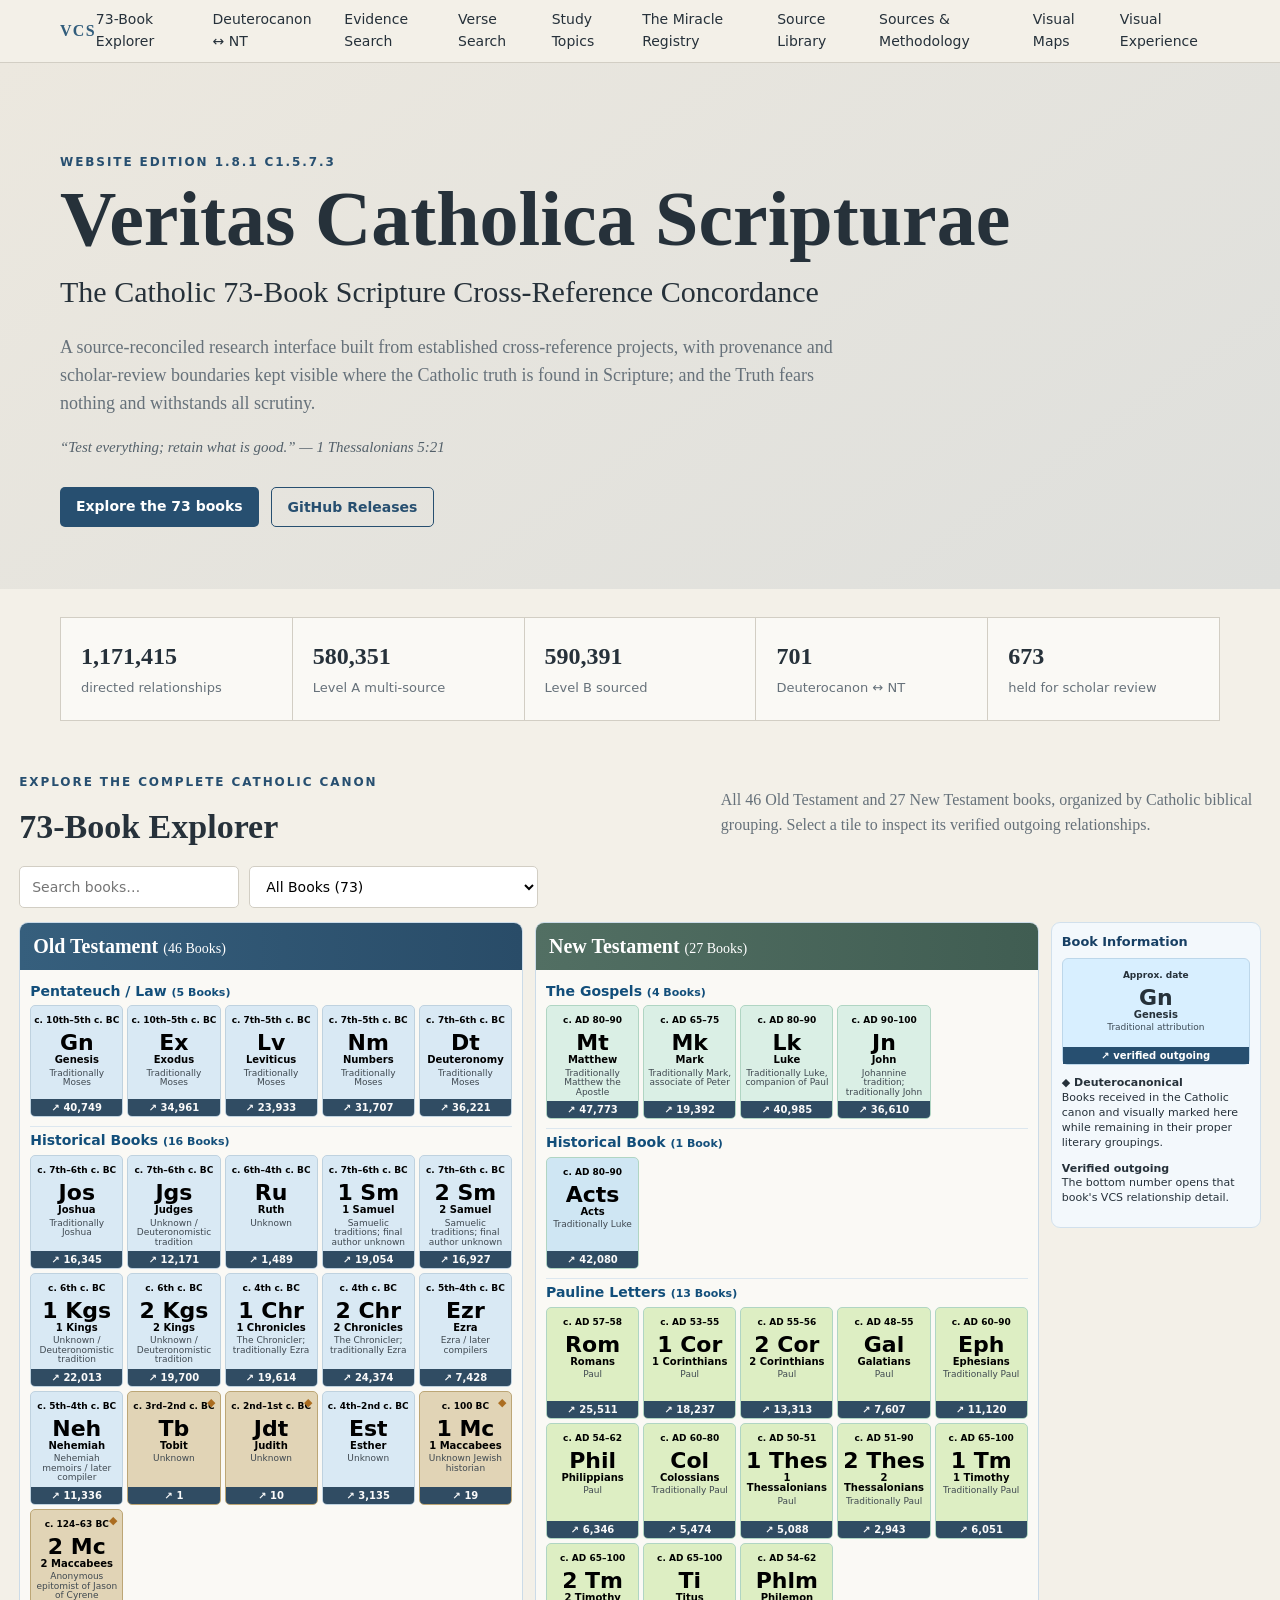
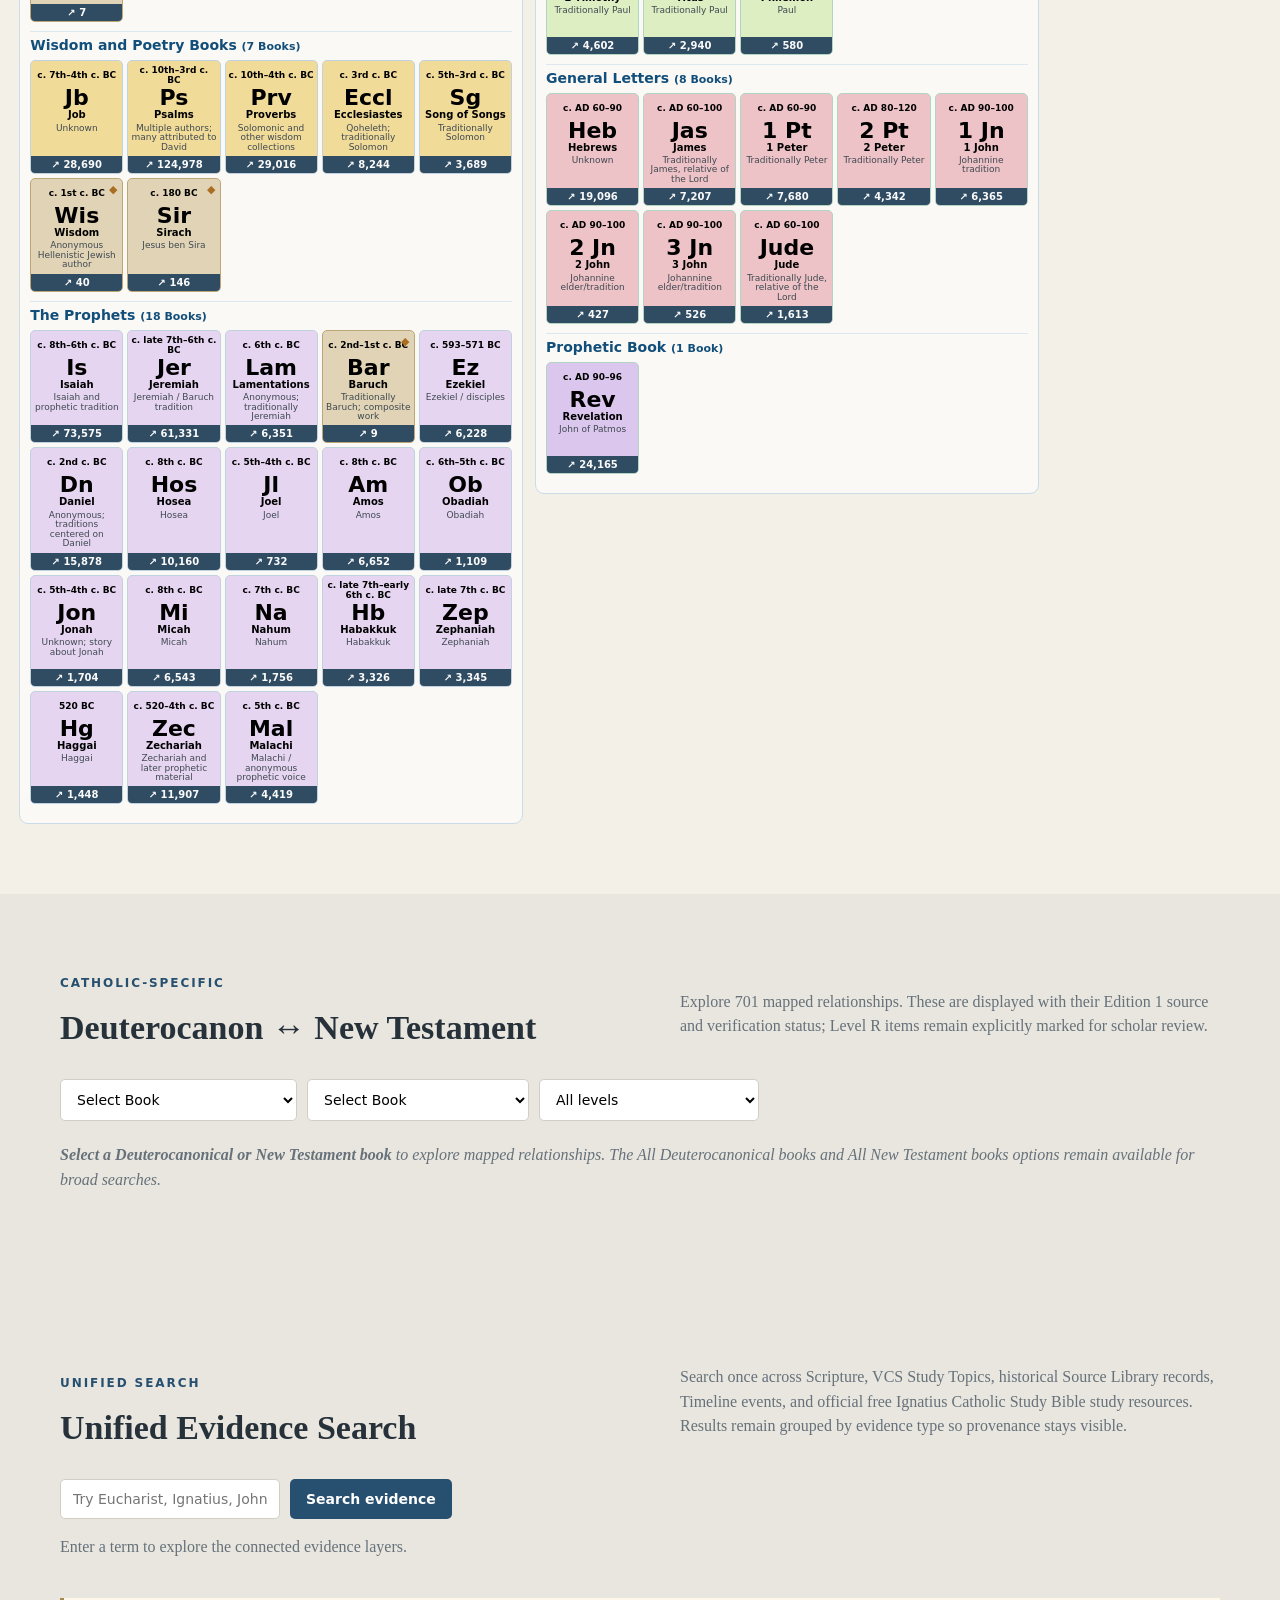
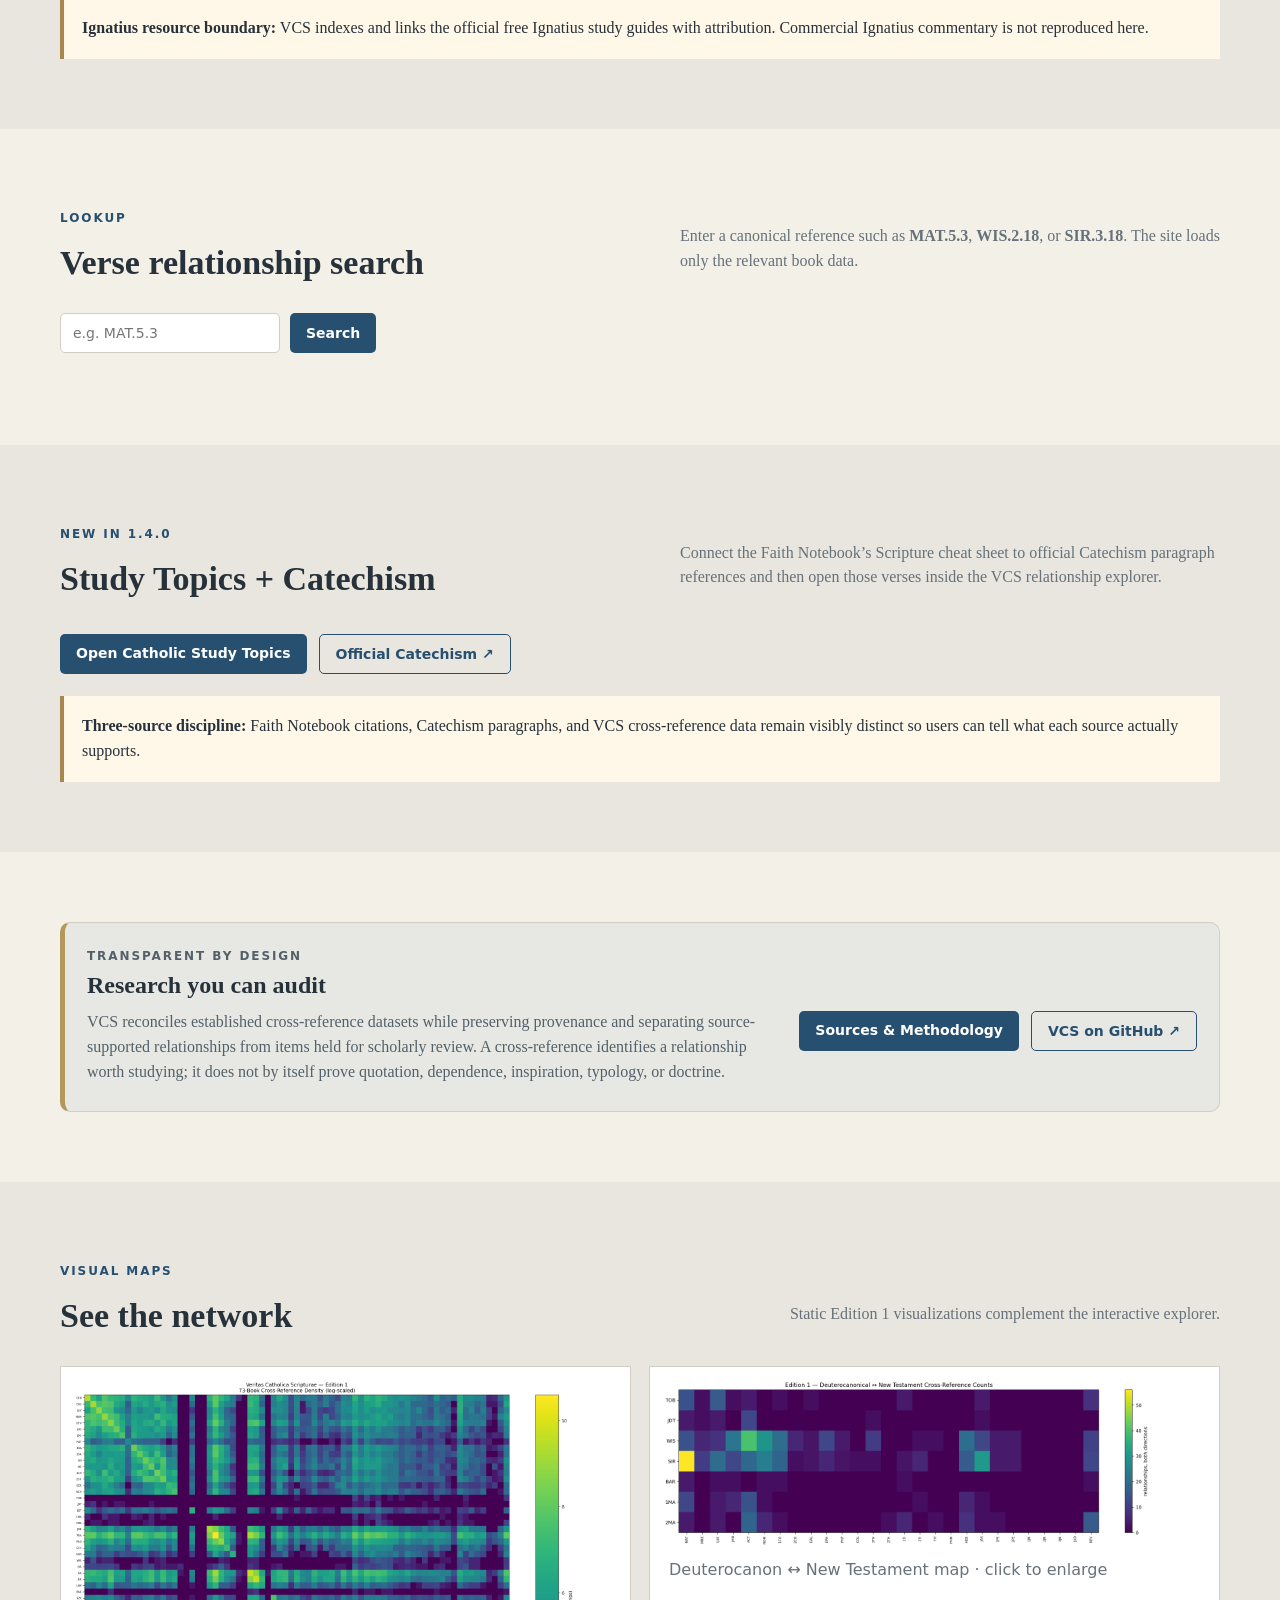
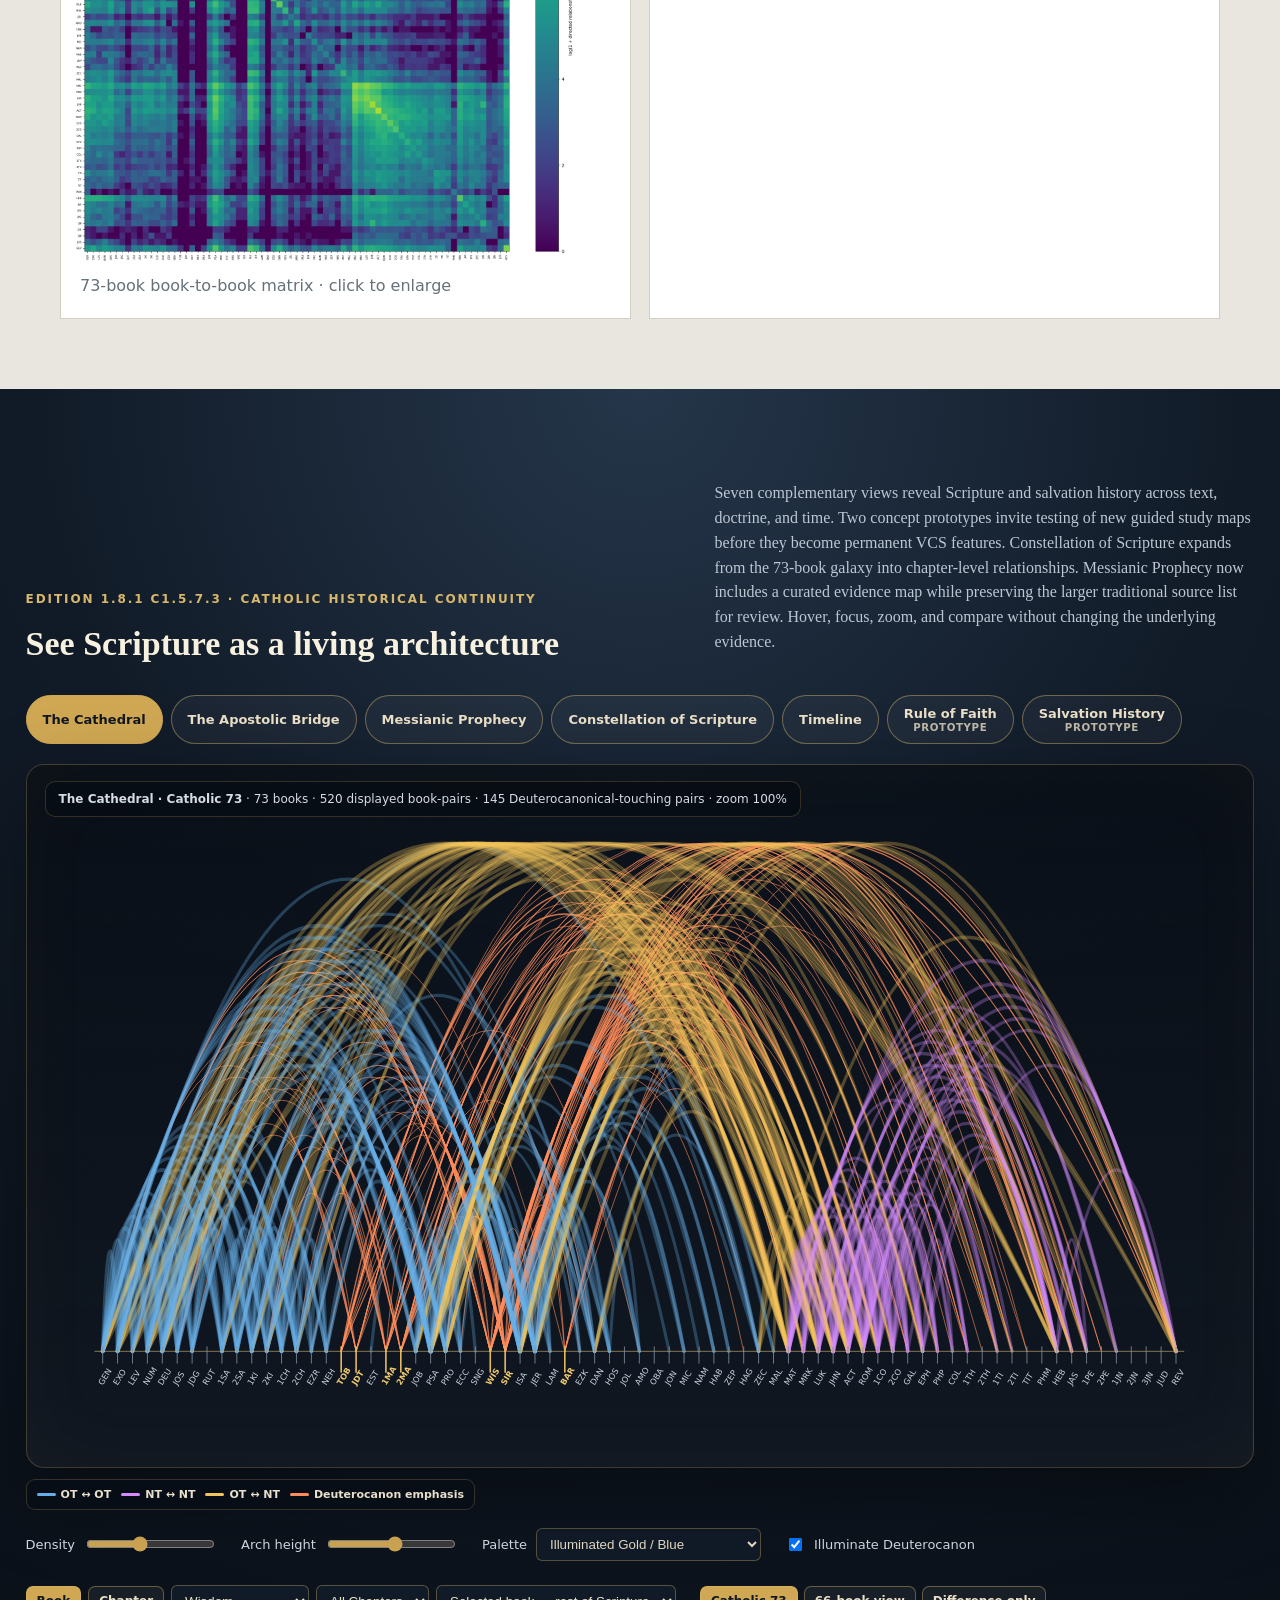
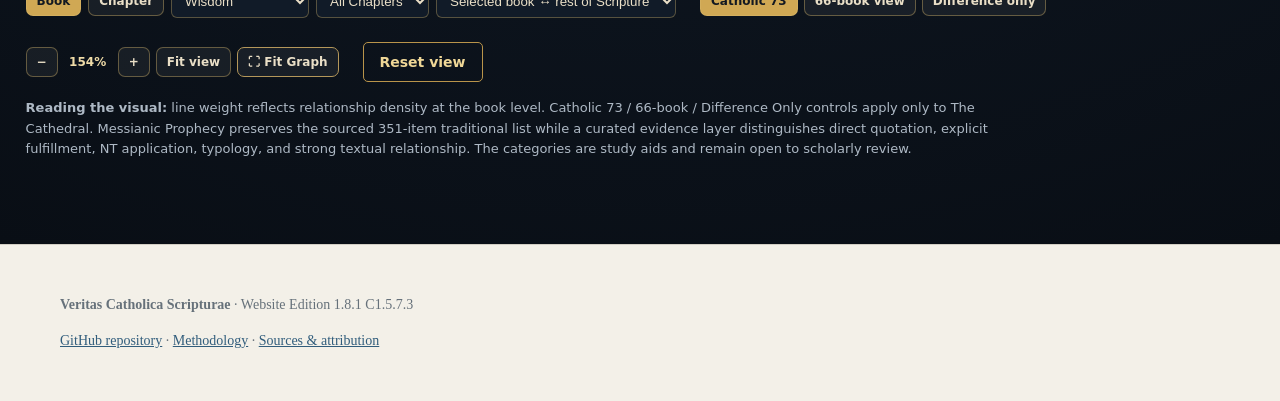
==== commit 55ff2880: "1_8_1_C1_5_7_3" ====
--- a/docs/index.html
+++ b/docs/index.html
@@ -1,14 +1,14 @@
-<!doctype html><html lang="en"><head><meta charset="utf-8"><meta name="viewport" content="width=device-width,initial-scale=1"><meta name="description" content="A provenance-preserving Catholic 73-book Scripture cross-reference concordance."><title>Veritas Catholica Scripturae</title><link rel="stylesheet" href="assets/style.css?v=1.8.1c1.5.7.2"></head><body>
+<!doctype html><html lang="en"><head><meta charset="utf-8"><meta name="viewport" content="width=device-width,initial-scale=1"><meta name="description" content="A provenance-preserving Catholic 73-book Scripture cross-reference concordance."><title>Veritas Catholica Scripturae</title><link rel="stylesheet" href="assets/style.css?v=1.8.1c1.5.7.3"></head><body>
 <header><div class="wrap nav"><a class="brand" href="./">VCS</a><nav><a href="#explore">73-Book Explorer</a><a href="?section=deutero#deutero">Deuterocanon ↔ NT</a><a href="?section=evidence-search#evidence-search">Evidence Search</a><a href="#search">Verse Search</a><a href="topics.html">Study Topics</a><a href="miracle-registry.html">The Miracle Registry</a><a href="source-library.html">Source Library</a><a href="sources.html">Sources & Methodology</a><a href="#visuals">Visual Maps</a><a href="#visual-experience">Visual Experience</a></nav></div></header>
 <main>
-<section class="hero"><div class="wrap"><p class="eyebrow">Website Edition 1.8.1 C1.5.7.2</p><h1>Veritas Catholica Scripturae</h1><p class="lead">The Catholic 73-Book Scripture Cross-Reference Concordance</p><p class="sub">A source-reconciled research interface built from established cross-reference projects, with provenance and scholar-review boundaries kept visible where the Catholic truth is found in Scripture; and the Truth fears nothing and withstands all scrutiny.</p><p class="hero-scripture-motto">“Test everything; retain what is good.” — 1 Thessalonians 5:21</p><div class="actions"><a class="button" href="#explore">Explore the 73 books</a><a class="button secondary" href="https://github.com/cftrevizo/Veritas-Catholica-Scripturae/releases">GitHub Releases</a></div></div></section>
+<section class="hero"><div class="wrap"><p class="eyebrow">Website Edition 1.8.1 C1.5.7.3</p><h1>Veritas Catholica Scripturae</h1><p class="lead">The Catholic 73-Book Scripture Cross-Reference Concordance</p><p class="sub">A source-reconciled research interface built from established cross-reference projects, with provenance and scholar-review boundaries kept visible where the Catholic truth is found in Scripture; and the Truth fears nothing and withstands all scrutiny.</p><p class="hero-scripture-motto">“Test everything; retain what is good.” — 1 Thessalonians 5:21</p><div class="actions"><a class="button" href="#explore">Explore the 73 books</a><a class="button secondary" href="https://github.com/cftrevizo/Veritas-Catholica-Scripturae/releases">GitHub Releases</a></div></div></section>
 <section class="stats wrap"><div><strong>1,171,415</strong><span>directed relationships</span></div><div><strong>580,351</strong><span>Level A multi-source</span></div><div><strong>590,391</strong><span>Level B sourced</span></div><div><strong>701</strong><span>Deuterocanon ↔ NT</span></div><div><strong>673</strong><span>held for scholar review</span></div></section>
 <section id="explore" class="wrap section book-explorer"><div class="sectionhead"><div><p class="eyebrow">Explore the complete Catholic canon</p><h2>73-Book Explorer</h2></div><p>All 46 Old Testament and 27 New Testament books, organized by Catholic biblical grouping. Select a tile to inspect its verified outgoing relationships.</p></div><div class="controls explorer-controls"><input id="bookFilter" placeholder="Search books…"><select id="canonFilter"><option value="all">All Books (73)</option><option value="ot">Old Testament (46)</option><option value="nt">New Testament (27)</option><option value="deutero">Highlight / Show Deuterocanonical</option></select></div><div id="bookGrid" class="bookgrid grouped-bookgrid"></div><aside class="book-info-note"><b>About dates & authorship:</b> Dates are approximate scholarly ranges. Authorship labels distinguish traditional attribution from cases where the human author or final compiler is uncertain. These are study aids, not definitions of Catholic dogma.</aside><div id="bookPanel" class="panel hidden"></div></section><section id="deutero" class="section alt"><div class="wrap"><div class="sectionhead"><div><p class="eyebrow">Catholic-specific</p><h2>Deuterocanon ↔ New Testament</h2></div><p>Explore 701 mapped relationships. These are displayed with their Edition 1 source and verification status; Level R items remain explicitly marked for scholar review.</p></div><div class="controls"><select id="deuteroBook"><option value="">Select Book</option><option value="all">All Deuterocanonical books</option></select><select id="ntBook"><option value="">Select Book</option><option value="all">All New Testament books</option></select><select id="levelFilter"><option value="all">All levels</option><option value="A">Level A</option><option value="B">Level B</option><option value="R">Scholar review</option></select></div><div id="deuteroResults" class="results"></div></div></section>
 <section id="evidence-search" class="section alt"><div class="wrap"><div class="sectionhead"><div><p class="eyebrow">Unified search</p><h2>Unified Evidence Search</h2></div><p>Search once across Scripture, VCS Study Topics, historical Source Library records, Timeline events, and official free Ignatius Catholic Study Bible study resources. Results remain grouped by evidence type so provenance stays visible.</p></div><form id="evidenceSearchForm" class="searchbox evidence-searchbox"><input id="evidenceSearchInput" autocomplete="off" placeholder="Try Eucharist, Ignatius, John, Nicaea…"><button class="button" type="submit">Search evidence</button></form><div id="evidenceSearchStatus" class="evidence-search-status">Enter a term to explore the connected evidence layers.</div><div id="evidenceSearchResults" class="evidence-search-results"></div><div class="notice"><b>Ignatius resource boundary:</b> VCS indexes and links the official free Ignatius study guides with attribution. Commercial Ignatius commentary is not reproduced here.</div></div></section>
 <section id="search" class="wrap section"><div class="sectionhead"><div><p class="eyebrow">Lookup</p><h2>Verse relationship search</h2></div><p>Enter a canonical reference such as <b>MAT.5.3</b>, <b>WIS.2.18</b>, or <b>SIR.3.18</b>. The site loads only the relevant book data.</p></div><form id="verseForm" class="searchbox"><input id="verseInput" autocomplete="off" placeholder="e.g. MAT.5.3"><button class="button" type="submit">Search</button></form><div id="verseResults" class="results"></div></section>
 <section id="topics-callout" class="section alt"><div class="wrap"><div class="sectionhead"><div><p class="eyebrow">New in 1.4.0</p><h2>Study Topics + Catechism</h2></div><p>Connect the Faith Notebook’s Scripture cheat sheet to official Catechism paragraph references and then open those verses inside the VCS relationship explorer.</p></div><div class="actions"><a class="button" href="topics.html">Open Catholic Study Topics</a><a class="button secondary" href="https://www.vatican.va/archive/ENG0015/_INDEX.HTM" target="_blank" rel="noopener">Official Catechism ↗</a></div><div class="notice"><b>Three-source discipline:</b> Faith Notebook citations, Catechism paragraphs, and VCS cross-reference data remain visibly distinct so users can tell what each source actually supports.</div></div></section><section id="method-summary" class="wrap section method-summary"><div class="method-card"><div><p class="eyebrow">Transparent by design</p><h2>Research you can audit</h2><p>VCS reconciles established cross-reference datasets while preserving provenance and separating source-supported relationships from items held for scholarly review. A cross-reference identifies a relationship worth studying; it does not by itself prove quotation, dependence, inspiration, typology, or doctrine.</p></div><div class="actions"><a class="button" href="sources.html">Sources & Methodology</a><a class="button secondary" href="https://github.com/cftrevizo/Veritas-Catholica-Scripturae" target="_blank" rel="noopener">VCS on GitHub ↗</a></div></div></section>
 <section id="visuals" class="section alt secondary-maps"><div class="wrap"><div class="sectionhead"><div><p class="eyebrow">Visual maps</p><h2>See the network</h2></div><p>Static Edition 1 visualizations complement the interactive explorer.</p></div><div class="visualgrid"><figure class="zoomable-map" tabindex="0" data-map-src="assets/73-book-matrix.png" data-map-title="73-book book-to-book matrix"><img src="assets/73-book-matrix.png" alt="73-book cross-reference matrix"><figcaption>73-book book-to-book matrix · click to enlarge</figcaption></figure><figure class="zoomable-map" tabindex="0" data-map-src="assets/deutero-nt-map.png" data-map-title="Deuterocanon ↔ New Testament map"><img src="assets/deutero-nt-map.png" alt="Deuterocanon to New Testament map"><figcaption>Deuterocanon ↔ New Testament map · click to enlarge</figcaption></figure></div></div></section>
-<section id="visual-experience" class="visual-experience"><div class="wrap wide"><div class="sectionhead visualhead"><div><p class="eyebrow">Edition 1.8.1 C1.5.7.2 · Catholic Historical Continuity</p><h2>See Scripture as a living architecture</h2></div><p>Seven complementary views reveal Scripture and salvation history across text, doctrine, and time. Two concept prototypes invite testing of new guided study maps before they become permanent VCS features. Constellation of Scripture expands from the 73-book galaxy into chapter-level relationships. Messianic Prophecy now includes a curated evidence map while preserving the larger traditional source list for review. Hover, focus, zoom, and compare without changing the underlying evidence.</p></div><div class="visual-tabs"><button class="vtab active" data-v="cathedral">The Cathedral</button><button class="vtab" data-v="bridge">The Apostolic Bridge</button><button class="vtab" data-v="prophecy">Messianic Prophecy</button><button class="vtab" data-v="constellation">Constellation of Scripture</button><button class="vtab" data-v="timeline">Timeline</button><button class="vtab prototype" data-v="rulefaith">Rule of Faith <small>Prototype</small></button><button class="vtab prototype" data-v="salvation">Salvation History <small>Prototype</small></button></div><div class="visual-stage"><div id="visualMeta" class="visual-meta"></div><svg id="visualSvg" viewBox="0 -600 1400 1320" role="img" aria-label="Interactive Catholic Scripture network visualization"></svg><div id="visualTip" class="visual-tip hidden"></div></div><div id="conceptMapDetail" class="concept-map-detail hidden" aria-live="polite"></div><div id="visualLegendHost" class="visual-legend-host"></div><div class="visual-controls">
+<section id="visual-experience" class="visual-experience"><div class="wrap wide"><div class="sectionhead visualhead"><div><p class="eyebrow">Edition 1.8.1 C1.5.7.3 · Catholic Historical Continuity</p><h2>See Scripture as a living architecture</h2></div><p>Seven complementary views reveal Scripture and salvation history across text, doctrine, and time. Two concept prototypes invite testing of new guided study maps before they become permanent VCS features. Constellation of Scripture expands from the 73-book galaxy into chapter-level relationships. Messianic Prophecy now includes a curated evidence map while preserving the larger traditional source list for review. Hover, focus, zoom, and compare without changing the underlying evidence.</p></div><div class="visual-tabs"><button class="vtab active" data-v="cathedral">The Cathedral</button><button class="vtab" data-v="bridge">The Apostolic Bridge</button><button class="vtab" data-v="prophecy">Messianic Prophecy</button><button class="vtab" data-v="constellation">Constellation of Scripture</button><button class="vtab" data-v="timeline">Timeline</button><button class="vtab prototype" data-v="rulefaith">Rule of Faith <small>Prototype</small></button><button class="vtab prototype" data-v="salvation">Salvation History <small>Prototype</small></button></div><div class="visual-stage"><div id="visualMeta" class="visual-meta"></div><svg id="visualSvg" viewBox="0 -600 1400 1320" role="img" aria-label="Interactive Catholic Scripture network visualization"></svg><div id="visualTip" class="visual-tip hidden"></div></div><div id="conceptMapDetail" class="concept-map-detail hidden" aria-live="polite"></div><div id="visualLegendHost" class="visual-legend-host"></div><div class="visual-controls">
 <div id="sharedGraphControls" class="context-controls">
 <label>Density <input id="densityRange" type="range" min="120" max="1100" value="520" step="20"></label>
 <label>Arch height <input id="archHeightRange" type="range" min="70" max="220" value="150" step="5"></label>
@@ -23,4 +23,4 @@
 <div id="timelineControls" class="timeline-controls hidden"><div class="timeline-filter-group"><div class="timeline-filter-title">Historical Scope</div><div class="timeline-scope"><button class="mini active" data-timeline-scope="all">All History</button><button class="mini active" data-timeline-scope="ot">Old Testament</button><button class="mini active" data-timeline-scope="apostolic">NT & Apostolic Age</button><button class="mini active" data-timeline-scope="church">Church History</button></div></div><div class="timeline-filter-group"><div class="timeline-filter-title">Detail / Importance</div><div id="timelineImportance" class="timeline-importance"><button class="mini active" data-timeline-importance="foundational">Foundational</button><button class="mini active" data-timeline-importance="major">Major</button><button class="mini" data-timeline-importance="significant">Significant</button><button class="mini" data-timeline-importance="detailed">Detailed</button><button class="mini" data-timeline-importance="source">Source-Level</button></div></div><div class="timeline-filter-group"><div class="timeline-filter-title">Event Categories</div><div id="timelineCategories" class="timeline-categories"></div><div class="timeline-category-actions"><button id="timelineDeselectCats" class="mini">Clear categories</button><button id="timelineShowAllCats" class="mini">Show all categories</button></div></div><div id="timelineDetail" class="timeline-detail"><b>Semantic zoom timeline</b><span>Zoom closer or increase Detail to reveal more events. Select an event for its historical note and source layer.</span></div></div><div class="zoom-controls"><button id="zoomOut" class="mini" title="Zoom out">−</button><span id="zoomLabel">100%</span><button id="zoomIn" class="mini">+</button><button id="resetZoom" class="mini">Fit view</button><button id="fitVisual" class="mini" title="Fit the complete rendered graph to the available viewport">⛶ Fit Graph</button></div>
 <button id="resetVisual" class="button secondary">Reset view</button>
 </div><div class="visual-caption"><b>Reading the visual:</b> line weight reflects relationship density at the book level. Catholic 73 / 66-book / Difference Only controls apply only to The Cathedral. Messianic Prophecy preserves the sourced 351-item traditional list while a curated evidence layer distinguishes direct quotation, explicit fulfillment, NT application, typology, and strong textual relationship. The categories are study aids and remain open to scholarly review.</div></div></section>
-</main><div id="mapLightbox" class="map-lightbox hidden" aria-hidden="true"><div class="map-lightbox-bar"><strong id="mapLightboxTitle">Visual map</strong><div><button id="mapZoomOut" class="mini">−</button><span id="mapZoomLabel">100%</span><button id="mapZoomIn" class="mini">+</button><button id="mapZoomReset" class="mini">Reset</button><button id="mapClose" class="mini">Close</button></div></div><div id="mapViewport" class="map-viewport"><img id="mapLightboxImg" alt="Enlarged visual map"></div></div><footer><div class="wrap"><p><b>Veritas Catholica Scripturae</b> · Website Edition 1.8.1 C1.5.7.2</p><p><a href="https://github.com/cftrevizo/Veritas-Catholica-Scripturae">GitHub repository</a> · <a href="https://github.com/cftrevizo/Veritas-Catholica-Scripturae/blob/main/METHODOLOGY.md">Methodology</a> · <a href="https://github.com/cftrevizo/Veritas-Catholica-Scripturae/blob/main/NOTICE.md">Sources & attribution</a></p></div></footer><script src="assets/timeline.js?v=1.8.1c1.5.7.2"></script><script src="assets/app.js?v=1.8.1c1.5.7.2"></script><script src="assets/concept-maps.js?v=1.8.1c1.5.7.2"></script><script src="assets/deutero-bridge.js?v=1.7.0rc2-r2"></script><script src="assets/evidence-search.js?v=1.8.1c1.5.7.2"></script><script src="assets/miracle-search-bridge.js?v=1.8.1c1.5.7.2"></script><script src="assets/miracle-context-links.js?v=1.8.1c1.5.7.2"></script><script src="assets/evidence-search-controls.js?v=1.7.0c1g"></script></body></html>
+</main><div id="mapLightbox" class="map-lightbox hidden" aria-hidden="true"><div class="map-lightbox-bar"><strong id="mapLightboxTitle">Visual map</strong><div><button id="mapZoomOut" class="mini">−</button><span id="mapZoomLabel">100%</span><button id="mapZoomIn" class="mini">+</button><button id="mapZoomReset" class="mini">Reset</button><button id="mapClose" class="mini">Close</button></div></div><div id="mapViewport" class="map-viewport"><img id="mapLightboxImg" alt="Enlarged visual map"></div></div><footer><div class="wrap"><p><b>Veritas Catholica Scripturae</b> · Website Edition 1.8.1 C1.5.7.3</p><p><a href="https://github.com/cftrevizo/Veritas-Catholica-Scripturae">GitHub repository</a> · <a href="https://github.com/cftrevizo/Veritas-Catholica-Scripturae/blob/main/METHODOLOGY.md">Methodology</a> · <a href="https://github.com/cftrevizo/Veritas-Catholica-Scripturae/blob/main/NOTICE.md">Sources & attribution</a></p></div></footer><script src="assets/timeline.js?v=1.8.1c1.5.7.3"></script><script src="assets/app.js?v=1.8.1c1.5.7.3"></script><script src="assets/concept-maps.js?v=1.8.1c1.5.7.3"></script><script src="assets/deutero-bridge.js?v=1.7.0rc2-r2"></script><script src="assets/evidence-search.js?v=1.8.1c1.5.7.3"></script><script src="assets/miracle-search-bridge.js?v=1.8.1c1.5.7.3"></script><script src="assets/miracle-context-links.js?v=1.8.1c1.5.7.3"></script><script src="assets/evidence-search-controls.js?v=1.7.0c1g"></script></body></html>
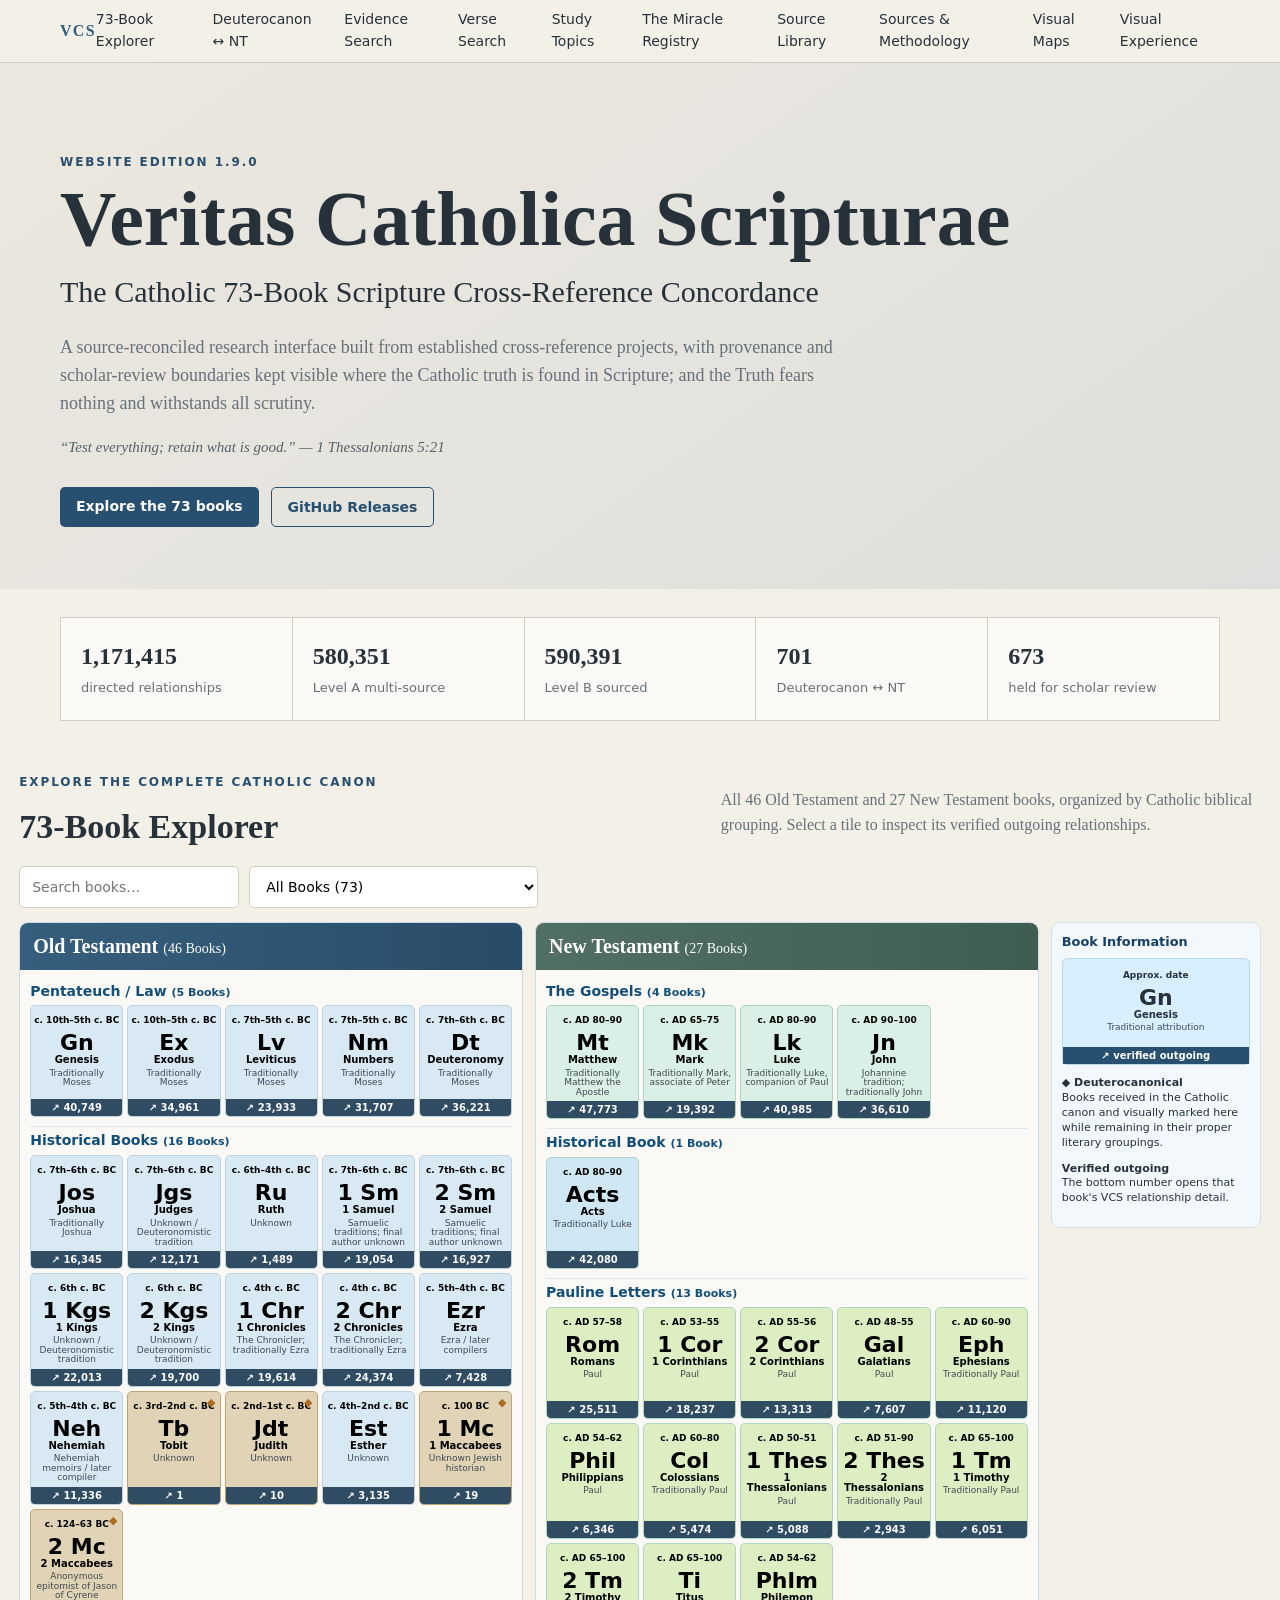
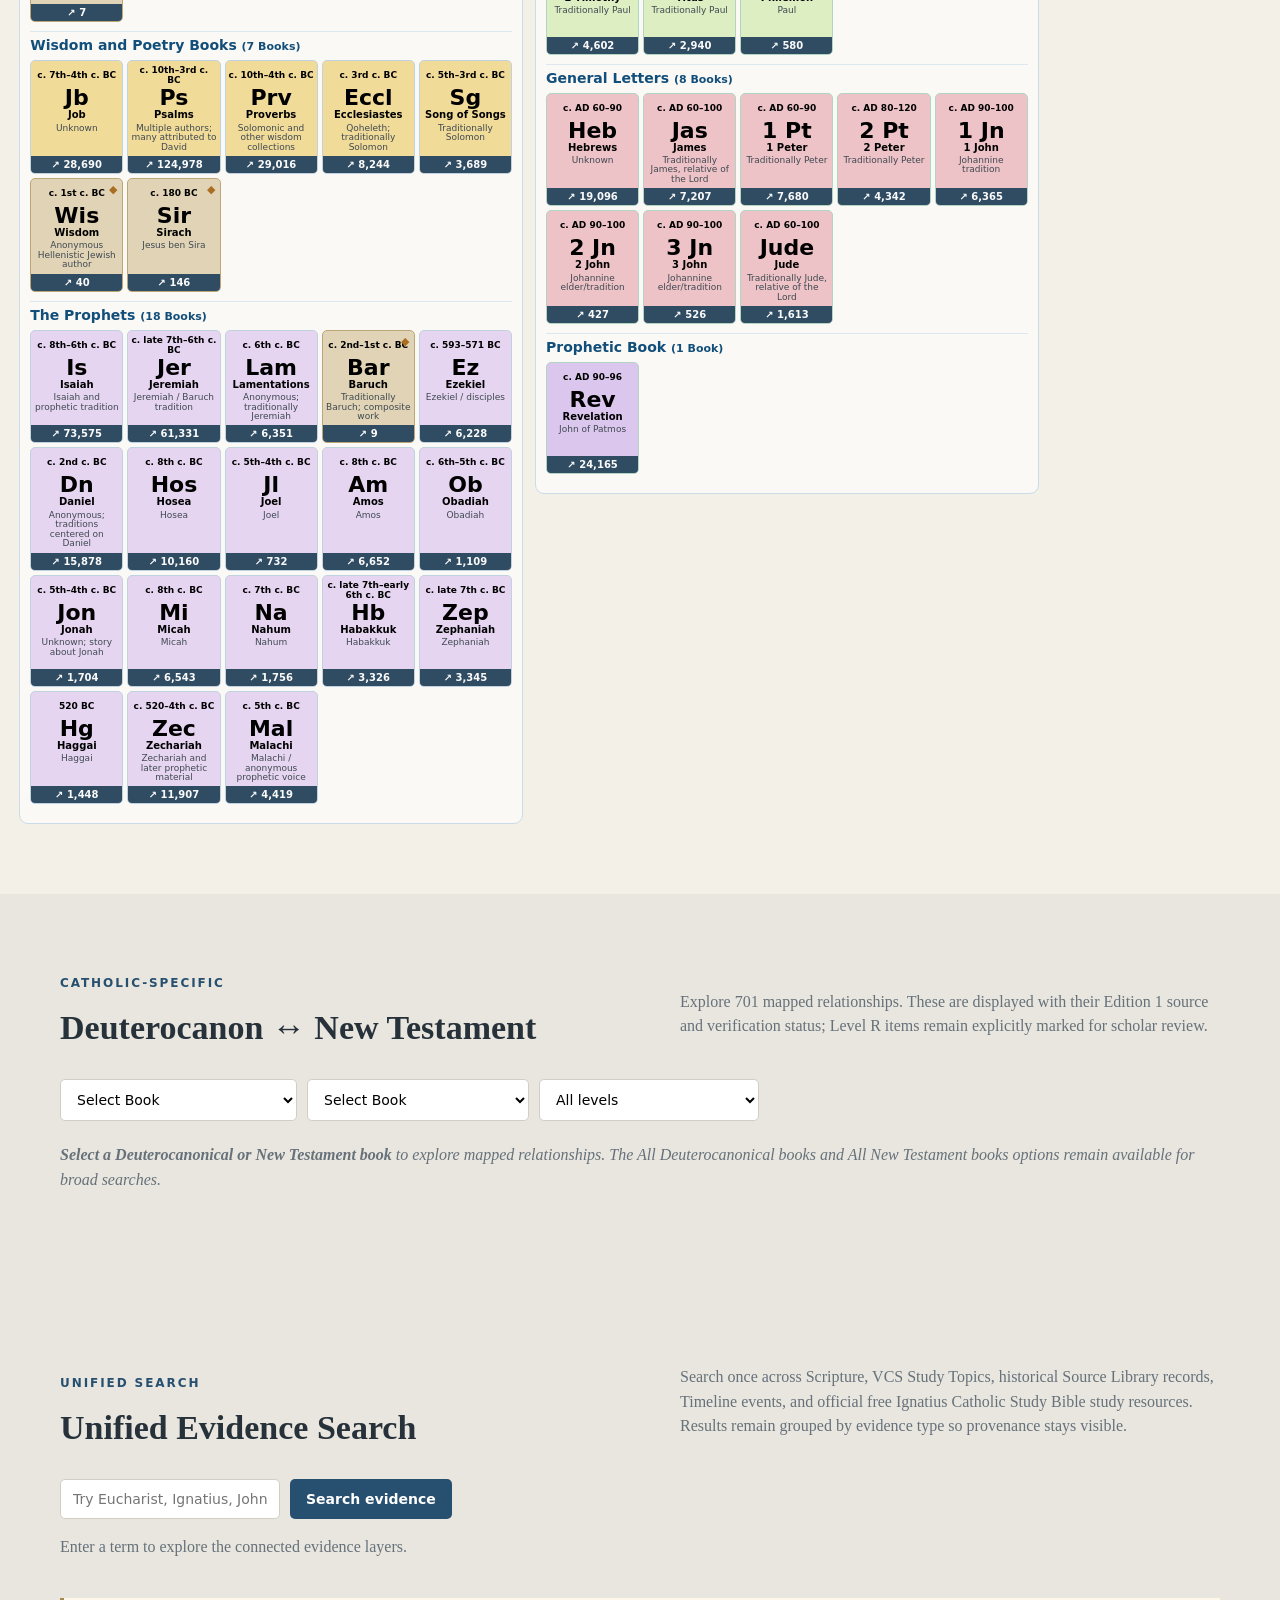
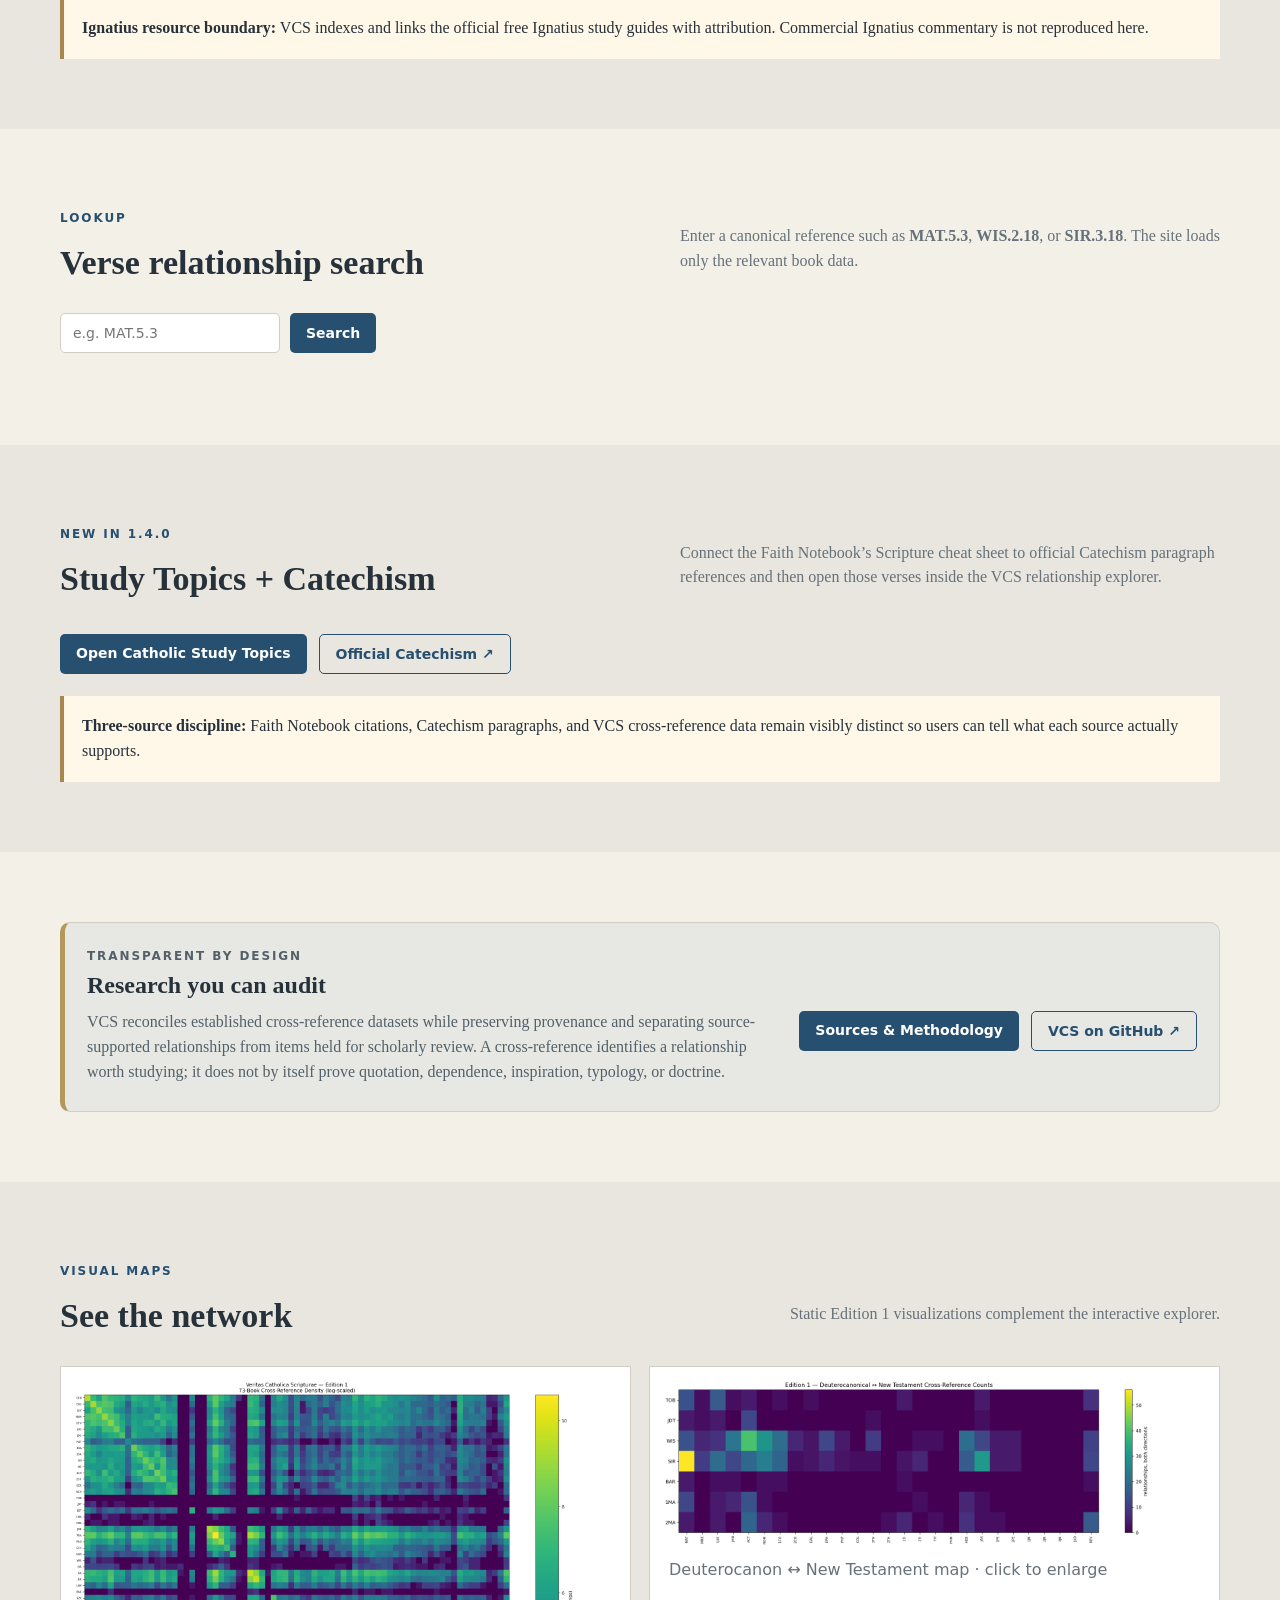
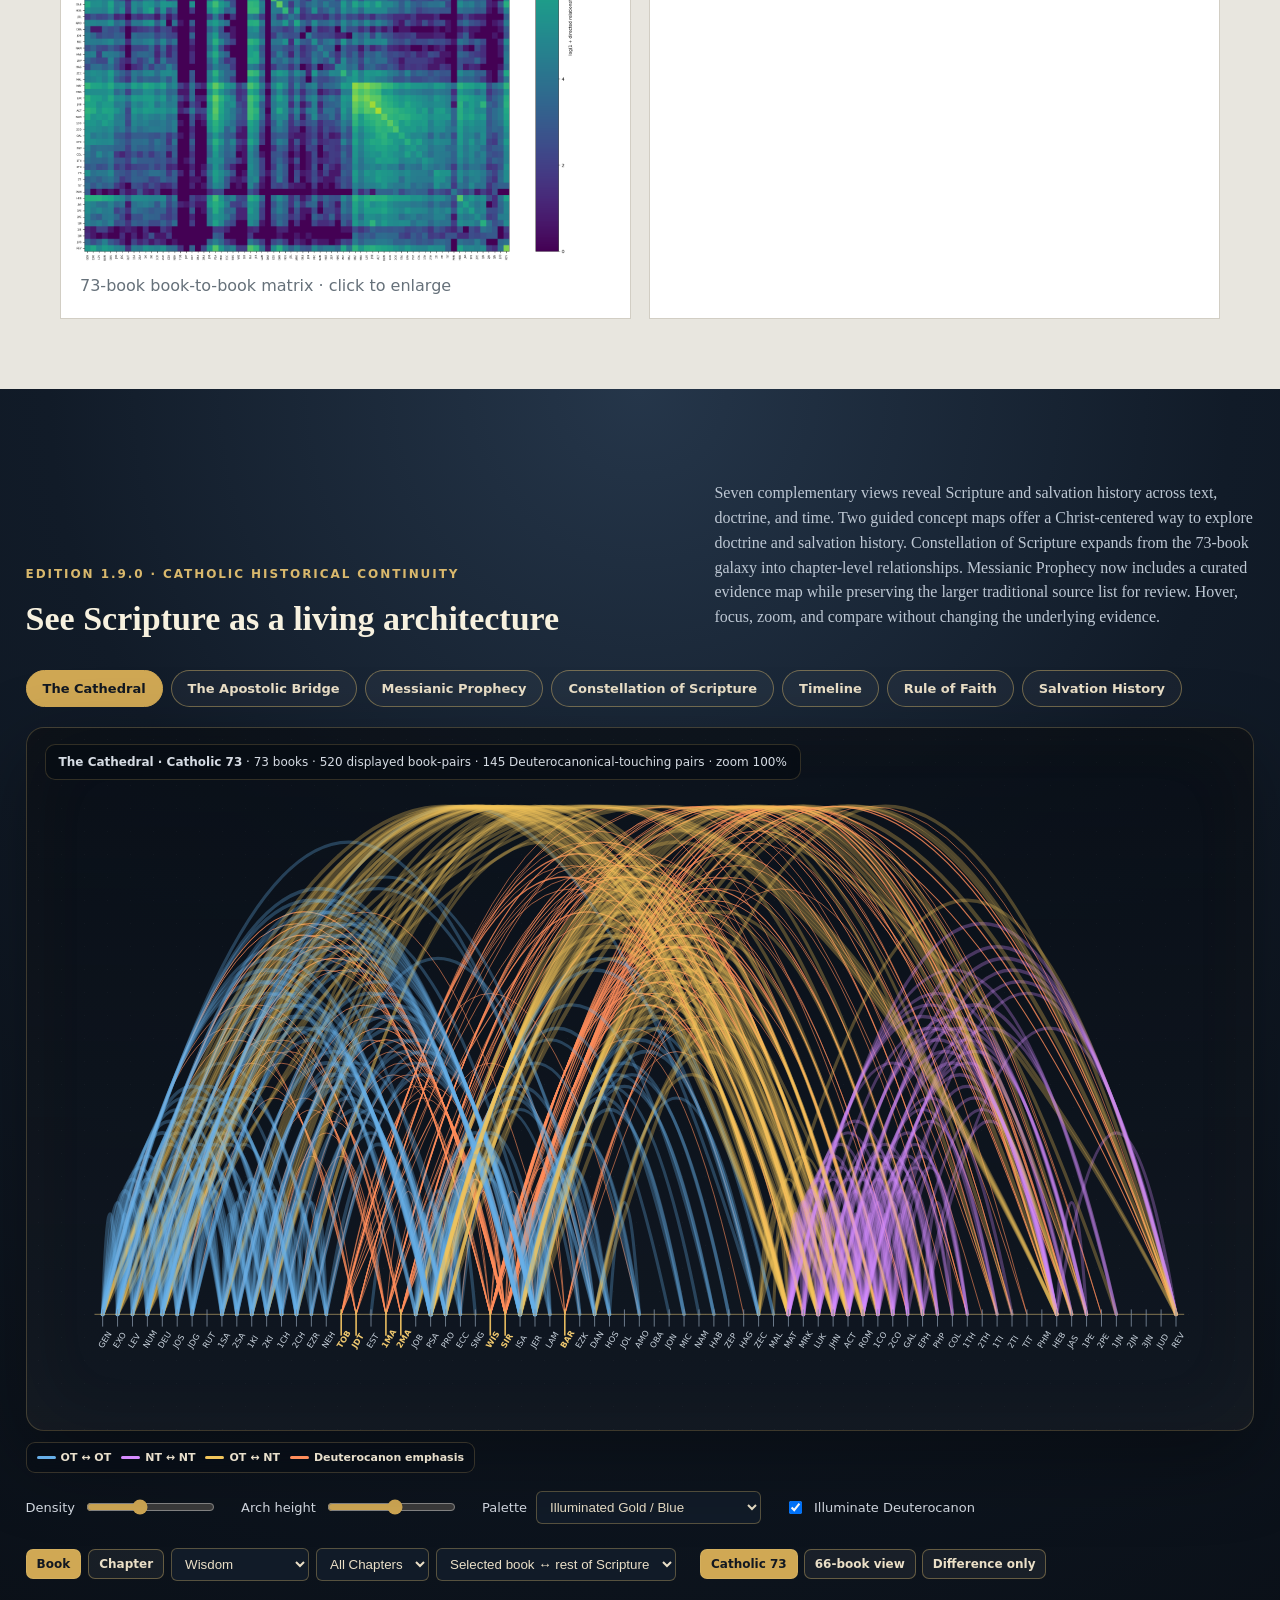
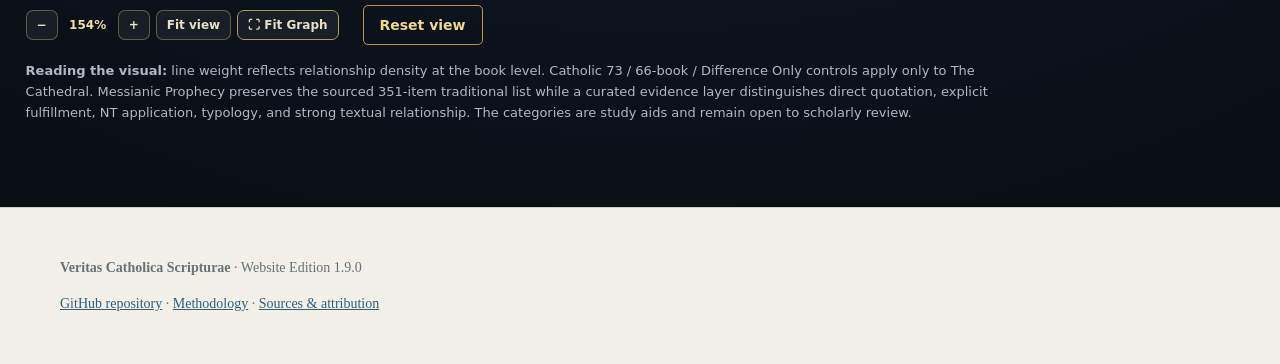
==== commit 8df38e4b: "1_9_0" ====
--- a/docs/index.html
+++ b/docs/index.html
@@ -1,14 +1,14 @@
-<!doctype html><html lang="en"><head><meta charset="utf-8"><meta name="viewport" content="width=device-width,initial-scale=1"><meta name="description" content="A provenance-preserving Catholic 73-book Scripture cross-reference concordance."><title>Veritas Catholica Scripturae</title><link rel="stylesheet" href="assets/style.css?v=1.8.1c1.5.7.3"></head><body>
+<!doctype html><html lang="en"><head><meta charset="utf-8"><meta name="viewport" content="width=device-width,initial-scale=1"><meta name="description" content="A provenance-preserving Catholic 73-book Scripture cross-reference concordance."><title>Veritas Catholica Scripturae</title><link rel="stylesheet" href="assets/style.css?v=1.9.0"></head><body>
 <header><div class="wrap nav"><a class="brand" href="./">VCS</a><nav><a href="#explore">73-Book Explorer</a><a href="?section=deutero#deutero">Deuterocanon ↔ NT</a><a href="?section=evidence-search#evidence-search">Evidence Search</a><a href="#search">Verse Search</a><a href="topics.html">Study Topics</a><a href="miracle-registry.html">The Miracle Registry</a><a href="source-library.html">Source Library</a><a href="sources.html">Sources & Methodology</a><a href="#visuals">Visual Maps</a><a href="#visual-experience">Visual Experience</a></nav></div></header>
 <main>
-<section class="hero"><div class="wrap"><p class="eyebrow">Website Edition 1.8.1 C1.5.7.3</p><h1>Veritas Catholica Scripturae</h1><p class="lead">The Catholic 73-Book Scripture Cross-Reference Concordance</p><p class="sub">A source-reconciled research interface built from established cross-reference projects, with provenance and scholar-review boundaries kept visible where the Catholic truth is found in Scripture; and the Truth fears nothing and withstands all scrutiny.</p><p class="hero-scripture-motto">“Test everything; retain what is good.” — 1 Thessalonians 5:21</p><div class="actions"><a class="button" href="#explore">Explore the 73 books</a><a class="button secondary" href="https://github.com/cftrevizo/Veritas-Catholica-Scripturae/releases">GitHub Releases</a></div></div></section>
+<section class="hero"><div class="wrap"><p class="eyebrow">Website Edition 1.9.0</p><h1>Veritas Catholica Scripturae</h1><p class="lead">The Catholic 73-Book Scripture Cross-Reference Concordance</p><p class="sub">A source-reconciled research interface built from established cross-reference projects, with provenance and scholar-review boundaries kept visible where the Catholic truth is found in Scripture; and the Truth fears nothing and withstands all scrutiny.</p><p class="hero-scripture-motto">“Test everything; retain what is good.” — 1 Thessalonians 5:21</p><div class="actions"><a class="button" href="#explore">Explore the 73 books</a><a class="button secondary" href="https://github.com/cftrevizo/Veritas-Catholica-Scripturae/releases">GitHub Releases</a></div></div></section>
 <section class="stats wrap"><div><strong>1,171,415</strong><span>directed relationships</span></div><div><strong>580,351</strong><span>Level A multi-source</span></div><div><strong>590,391</strong><span>Level B sourced</span></div><div><strong>701</strong><span>Deuterocanon ↔ NT</span></div><div><strong>673</strong><span>held for scholar review</span></div></section>
 <section id="explore" class="wrap section book-explorer"><div class="sectionhead"><div><p class="eyebrow">Explore the complete Catholic canon</p><h2>73-Book Explorer</h2></div><p>All 46 Old Testament and 27 New Testament books, organized by Catholic biblical grouping. Select a tile to inspect its verified outgoing relationships.</p></div><div class="controls explorer-controls"><input id="bookFilter" placeholder="Search books…"><select id="canonFilter"><option value="all">All Books (73)</option><option value="ot">Old Testament (46)</option><option value="nt">New Testament (27)</option><option value="deutero">Highlight / Show Deuterocanonical</option></select></div><div id="bookGrid" class="bookgrid grouped-bookgrid"></div><aside class="book-info-note"><b>About dates & authorship:</b> Dates are approximate scholarly ranges. Authorship labels distinguish traditional attribution from cases where the human author or final compiler is uncertain. These are study aids, not definitions of Catholic dogma.</aside><div id="bookPanel" class="panel hidden"></div></section><section id="deutero" class="section alt"><div class="wrap"><div class="sectionhead"><div><p class="eyebrow">Catholic-specific</p><h2>Deuterocanon ↔ New Testament</h2></div><p>Explore 701 mapped relationships. These are displayed with their Edition 1 source and verification status; Level R items remain explicitly marked for scholar review.</p></div><div class="controls"><select id="deuteroBook"><option value="">Select Book</option><option value="all">All Deuterocanonical books</option></select><select id="ntBook"><option value="">Select Book</option><option value="all">All New Testament books</option></select><select id="levelFilter"><option value="all">All levels</option><option value="A">Level A</option><option value="B">Level B</option><option value="R">Scholar review</option></select></div><div id="deuteroResults" class="results"></div></div></section>
 <section id="evidence-search" class="section alt"><div class="wrap"><div class="sectionhead"><div><p class="eyebrow">Unified search</p><h2>Unified Evidence Search</h2></div><p>Search once across Scripture, VCS Study Topics, historical Source Library records, Timeline events, and official free Ignatius Catholic Study Bible study resources. Results remain grouped by evidence type so provenance stays visible.</p></div><form id="evidenceSearchForm" class="searchbox evidence-searchbox"><input id="evidenceSearchInput" autocomplete="off" placeholder="Try Eucharist, Ignatius, John, Nicaea…"><button class="button" type="submit">Search evidence</button></form><div id="evidenceSearchStatus" class="evidence-search-status">Enter a term to explore the connected evidence layers.</div><div id="evidenceSearchResults" class="evidence-search-results"></div><div class="notice"><b>Ignatius resource boundary:</b> VCS indexes and links the official free Ignatius study guides with attribution. Commercial Ignatius commentary is not reproduced here.</div></div></section>
 <section id="search" class="wrap section"><div class="sectionhead"><div><p class="eyebrow">Lookup</p><h2>Verse relationship search</h2></div><p>Enter a canonical reference such as <b>MAT.5.3</b>, <b>WIS.2.18</b>, or <b>SIR.3.18</b>. The site loads only the relevant book data.</p></div><form id="verseForm" class="searchbox"><input id="verseInput" autocomplete="off" placeholder="e.g. MAT.5.3"><button class="button" type="submit">Search</button></form><div id="verseResults" class="results"></div></section>
 <section id="topics-callout" class="section alt"><div class="wrap"><div class="sectionhead"><div><p class="eyebrow">New in 1.4.0</p><h2>Study Topics + Catechism</h2></div><p>Connect the Faith Notebook’s Scripture cheat sheet to official Catechism paragraph references and then open those verses inside the VCS relationship explorer.</p></div><div class="actions"><a class="button" href="topics.html">Open Catholic Study Topics</a><a class="button secondary" href="https://www.vatican.va/archive/ENG0015/_INDEX.HTM" target="_blank" rel="noopener">Official Catechism ↗</a></div><div class="notice"><b>Three-source discipline:</b> Faith Notebook citations, Catechism paragraphs, and VCS cross-reference data remain visibly distinct so users can tell what each source actually supports.</div></div></section><section id="method-summary" class="wrap section method-summary"><div class="method-card"><div><p class="eyebrow">Transparent by design</p><h2>Research you can audit</h2><p>VCS reconciles established cross-reference datasets while preserving provenance and separating source-supported relationships from items held for scholarly review. A cross-reference identifies a relationship worth studying; it does not by itself prove quotation, dependence, inspiration, typology, or doctrine.</p></div><div class="actions"><a class="button" href="sources.html">Sources & Methodology</a><a class="button secondary" href="https://github.com/cftrevizo/Veritas-Catholica-Scripturae" target="_blank" rel="noopener">VCS on GitHub ↗</a></div></div></section>
 <section id="visuals" class="section alt secondary-maps"><div class="wrap"><div class="sectionhead"><div><p class="eyebrow">Visual maps</p><h2>See the network</h2></div><p>Static Edition 1 visualizations complement the interactive explorer.</p></div><div class="visualgrid"><figure class="zoomable-map" tabindex="0" data-map-src="assets/73-book-matrix.png" data-map-title="73-book book-to-book matrix"><img src="assets/73-book-matrix.png" alt="73-book cross-reference matrix"><figcaption>73-book book-to-book matrix · click to enlarge</figcaption></figure><figure class="zoomable-map" tabindex="0" data-map-src="assets/deutero-nt-map.png" data-map-title="Deuterocanon ↔ New Testament map"><img src="assets/deutero-nt-map.png" alt="Deuterocanon to New Testament map"><figcaption>Deuterocanon ↔ New Testament map · click to enlarge</figcaption></figure></div></div></section>
-<section id="visual-experience" class="visual-experience"><div class="wrap wide"><div class="sectionhead visualhead"><div><p class="eyebrow">Edition 1.8.1 C1.5.7.3 · Catholic Historical Continuity</p><h2>See Scripture as a living architecture</h2></div><p>Seven complementary views reveal Scripture and salvation history across text, doctrine, and time. Two concept prototypes invite testing of new guided study maps before they become permanent VCS features. Constellation of Scripture expands from the 73-book galaxy into chapter-level relationships. Messianic Prophecy now includes a curated evidence map while preserving the larger traditional source list for review. Hover, focus, zoom, and compare without changing the underlying evidence.</p></div><div class="visual-tabs"><button class="vtab active" data-v="cathedral">The Cathedral</button><button class="vtab" data-v="bridge">The Apostolic Bridge</button><button class="vtab" data-v="prophecy">Messianic Prophecy</button><button class="vtab" data-v="constellation">Constellation of Scripture</button><button class="vtab" data-v="timeline">Timeline</button><button class="vtab prototype" data-v="rulefaith">Rule of Faith <small>Prototype</small></button><button class="vtab prototype" data-v="salvation">Salvation History <small>Prototype</small></button></div><div class="visual-stage"><div id="visualMeta" class="visual-meta"></div><svg id="visualSvg" viewBox="0 -600 1400 1320" role="img" aria-label="Interactive Catholic Scripture network visualization"></svg><div id="visualTip" class="visual-tip hidden"></div></div><div id="conceptMapDetail" class="concept-map-detail hidden" aria-live="polite"></div><div id="visualLegendHost" class="visual-legend-host"></div><div class="visual-controls">
+<section id="visual-experience" class="visual-experience"><div class="wrap wide"><div class="sectionhead visualhead"><div><p class="eyebrow">Edition 1.9.0 · Catholic Historical Continuity</p><h2>See Scripture as a living architecture</h2></div><p>Seven complementary views reveal Scripture and salvation history across text, doctrine, and time. Two guided concept maps offer a Christ-centered way to explore doctrine and salvation history. Constellation of Scripture expands from the 73-book galaxy into chapter-level relationships. Messianic Prophecy now includes a curated evidence map while preserving the larger traditional source list for review. Hover, focus, zoom, and compare without changing the underlying evidence.</p></div><div class="visual-tabs"><button class="vtab active" data-v="cathedral">The Cathedral</button><button class="vtab" data-v="bridge">The Apostolic Bridge</button><button class="vtab" data-v="prophecy">Messianic Prophecy</button><button class="vtab" data-v="constellation">Constellation of Scripture</button><button class="vtab" data-v="timeline">Timeline</button><button class="vtab" data-v="rulefaith">Rule of Faith</button><button class="vtab" data-v="salvation">Salvation History</button></div><div class="visual-stage"><div id="visualMeta" class="visual-meta"></div><svg id="visualSvg" viewBox="0 -600 1400 1320" role="img" aria-label="Interactive Catholic Scripture network visualization"></svg><div id="visualTip" class="visual-tip hidden"></div></div><div id="conceptMapDetail" class="concept-map-detail hidden" aria-live="polite"></div><div id="visualLegendHost" class="visual-legend-host"></div><div class="visual-controls">
 <div id="sharedGraphControls" class="context-controls">
 <label>Density <input id="densityRange" type="range" min="120" max="1100" value="520" step="20"></label>
 <label>Arch height <input id="archHeightRange" type="range" min="70" max="220" value="150" step="5"></label>
@@ -23,4 +23,4 @@
 <div id="timelineControls" class="timeline-controls hidden"><div class="timeline-filter-group"><div class="timeline-filter-title">Historical Scope</div><div class="timeline-scope"><button class="mini active" data-timeline-scope="all">All History</button><button class="mini active" data-timeline-scope="ot">Old Testament</button><button class="mini active" data-timeline-scope="apostolic">NT & Apostolic Age</button><button class="mini active" data-timeline-scope="church">Church History</button></div></div><div class="timeline-filter-group"><div class="timeline-filter-title">Detail / Importance</div><div id="timelineImportance" class="timeline-importance"><button class="mini active" data-timeline-importance="foundational">Foundational</button><button class="mini active" data-timeline-importance="major">Major</button><button class="mini" data-timeline-importance="significant">Significant</button><button class="mini" data-timeline-importance="detailed">Detailed</button><button class="mini" data-timeline-importance="source">Source-Level</button></div></div><div class="timeline-filter-group"><div class="timeline-filter-title">Event Categories</div><div id="timelineCategories" class="timeline-categories"></div><div class="timeline-category-actions"><button id="timelineDeselectCats" class="mini">Clear categories</button><button id="timelineShowAllCats" class="mini">Show all categories</button></div></div><div id="timelineDetail" class="timeline-detail"><b>Semantic zoom timeline</b><span>Zoom closer or increase Detail to reveal more events. Select an event for its historical note and source layer.</span></div></div><div class="zoom-controls"><button id="zoomOut" class="mini" title="Zoom out">−</button><span id="zoomLabel">100%</span><button id="zoomIn" class="mini">+</button><button id="resetZoom" class="mini">Fit view</button><button id="fitVisual" class="mini" title="Fit the complete rendered graph to the available viewport">⛶ Fit Graph</button></div>
 <button id="resetVisual" class="button secondary">Reset view</button>
 </div><div class="visual-caption"><b>Reading the visual:</b> line weight reflects relationship density at the book level. Catholic 73 / 66-book / Difference Only controls apply only to The Cathedral. Messianic Prophecy preserves the sourced 351-item traditional list while a curated evidence layer distinguishes direct quotation, explicit fulfillment, NT application, typology, and strong textual relationship. The categories are study aids and remain open to scholarly review.</div></div></section>
-</main><div id="mapLightbox" class="map-lightbox hidden" aria-hidden="true"><div class="map-lightbox-bar"><strong id="mapLightboxTitle">Visual map</strong><div><button id="mapZoomOut" class="mini">−</button><span id="mapZoomLabel">100%</span><button id="mapZoomIn" class="mini">+</button><button id="mapZoomReset" class="mini">Reset</button><button id="mapClose" class="mini">Close</button></div></div><div id="mapViewport" class="map-viewport"><img id="mapLightboxImg" alt="Enlarged visual map"></div></div><footer><div class="wrap"><p><b>Veritas Catholica Scripturae</b> · Website Edition 1.8.1 C1.5.7.3</p><p><a href="https://github.com/cftrevizo/Veritas-Catholica-Scripturae">GitHub repository</a> · <a href="https://github.com/cftrevizo/Veritas-Catholica-Scripturae/blob/main/METHODOLOGY.md">Methodology</a> · <a href="https://github.com/cftrevizo/Veritas-Catholica-Scripturae/blob/main/NOTICE.md">Sources & attribution</a></p></div></footer><script src="assets/timeline.js?v=1.8.1c1.5.7.3"></script><script src="assets/app.js?v=1.8.1c1.5.7.3"></script><script src="assets/concept-maps.js?v=1.8.1c1.5.7.3"></script><script src="assets/deutero-bridge.js?v=1.7.0rc2-r2"></script><script src="assets/evidence-search.js?v=1.8.1c1.5.7.3"></script><script src="assets/miracle-search-bridge.js?v=1.8.1c1.5.7.3"></script><script src="assets/miracle-context-links.js?v=1.8.1c1.5.7.3"></script><script src="assets/evidence-search-controls.js?v=1.7.0c1g"></script></body></html>
+</main><div id="mapLightbox" class="map-lightbox hidden" aria-hidden="true"><div class="map-lightbox-bar"><strong id="mapLightboxTitle">Visual map</strong><div><button id="mapZoomOut" class="mini">−</button><span id="mapZoomLabel">100%</span><button id="mapZoomIn" class="mini">+</button><button id="mapZoomReset" class="mini">Reset</button><button id="mapClose" class="mini">Close</button></div></div><div id="mapViewport" class="map-viewport"><img id="mapLightboxImg" alt="Enlarged visual map"></div></div><footer><div class="wrap"><p><b>Veritas Catholica Scripturae</b> · Website Edition 1.9.0</p><p><a href="https://github.com/cftrevizo/Veritas-Catholica-Scripturae">GitHub repository</a> · <a href="https://github.com/cftrevizo/Veritas-Catholica-Scripturae/blob/main/METHODOLOGY.md">Methodology</a> · <a href="https://github.com/cftrevizo/Veritas-Catholica-Scripturae/blob/main/NOTICE.md">Sources & attribution</a></p></div></footer><script src="assets/timeline.js?v=1.9.0"></script><script src="assets/app.js?v=1.9.0"></script><script src="assets/concept-maps.js?v=1.9.0"></script><script src="assets/deutero-bridge.js?v=1.7.0rc2-r2"></script><script src="assets/evidence-search.js?v=1.9.0"></script><script src="assets/miracle-search-bridge.js?v=1.9.0"></script><script src="assets/miracle-context-links.js?v=1.9.0"></script><script src="assets/evidence-search-controls.js?v=1.7.0c1g"></script></body></html>
--- a/docs/assets/style.css
+++ b/docs/assets/style.css
@@ -263,7 +263,7 @@
 /* C1.5.4 Timeline selected-event detail */
 .timeline-event.timeline-selected{stroke:#fff!important;stroke-width:4px!important;filter:drop-shadow(0 0 8px #f1c45b)}.timeline-event-label.timeline-selected{fill:#f7d986;font-weight:800}.timeline-detail-links{display:grid;gap:4px;margin-top:8px;padding-top:7px;border-top:1px solid rgba(208,168,84,.3)}.timeline-detail-links>b{color:#f1d48a;font-size:.8rem;text-transform:uppercase;letter-spacing:.06em}
 .hero-scripture-motto{margin:.7rem 0 0;max-width:780px;color:#53606a;font-size:15px;font-style:italic}
-/* C1.5.6 Visual-map concept prototypes */
+/* VCS visual maps */
 .vtab.prototype small{display:block;font-size:.64rem;letter-spacing:.06em;text-transform:uppercase;opacity:.8}.concept-line{stroke:#d0a854;stroke-width:2;opacity:.8}.concept-line-label{fill:#d9c98e;font:12px Georgia,serif;text-anchor:middle}.concept-node{cursor:pointer;outline:none}.concept-node circle{stroke:#e9d9a4;stroke-width:2;transition:filter .16s,stroke-width .16s}.concept-node:hover circle,.concept-node:focus circle{stroke:#fff;stroke-width:4;filter:drop-shadow(0 0 9px #d0a854)}.concept-node.center circle{fill:#d0a854}.concept-node.scripture circle{fill:#315d7c}.concept-node.magisterium circle{fill:#7a4c3a}.concept-node.sacrament circle{fill:#6b7f6b}.concept-node.history circle{fill:#465b71}.concept-label{fill:#fff7dc;font:700 17px Georgia,serif;text-anchor:middle;pointer-events:none}.concept-sub{fill:#ecdfb4;font:12px system-ui,sans-serif;text-anchor:middle;pointer-events:none}.concept-caption{fill:#eadfb9;font:14px Georgia,serif;text-anchor:middle}.concept-legend span:first-child i{background:#315d7c}.concept-legend span:last-child i{background:#d0a854}
 .concept-node.concept-selected circle{stroke:#fff;stroke-width:5;filter:drop-shadow(0 0 12px #f1c45b)}.concept-map-detail{margin:12px 0;padding:16px 18px;border-left:4px solid #d0a854;background:#1c222a;color:#f5ecd2;display:grid;gap:5px}.concept-map-detail>span{color:#d9d1bd}.concept-map-study-link{display:flex;align-items:center;gap:10px;flex-wrap:wrap;margin-top:4px;padding-top:9px;border-top:1px solid rgba(208,168,84,.35)}.concept-map-study-link>b{color:#f1d48a;font:700 .8rem system-ui,sans-serif;letter-spacing:.06em;text-transform:uppercase}
 /* C1.5.7 approved sacred-geometry art direction */
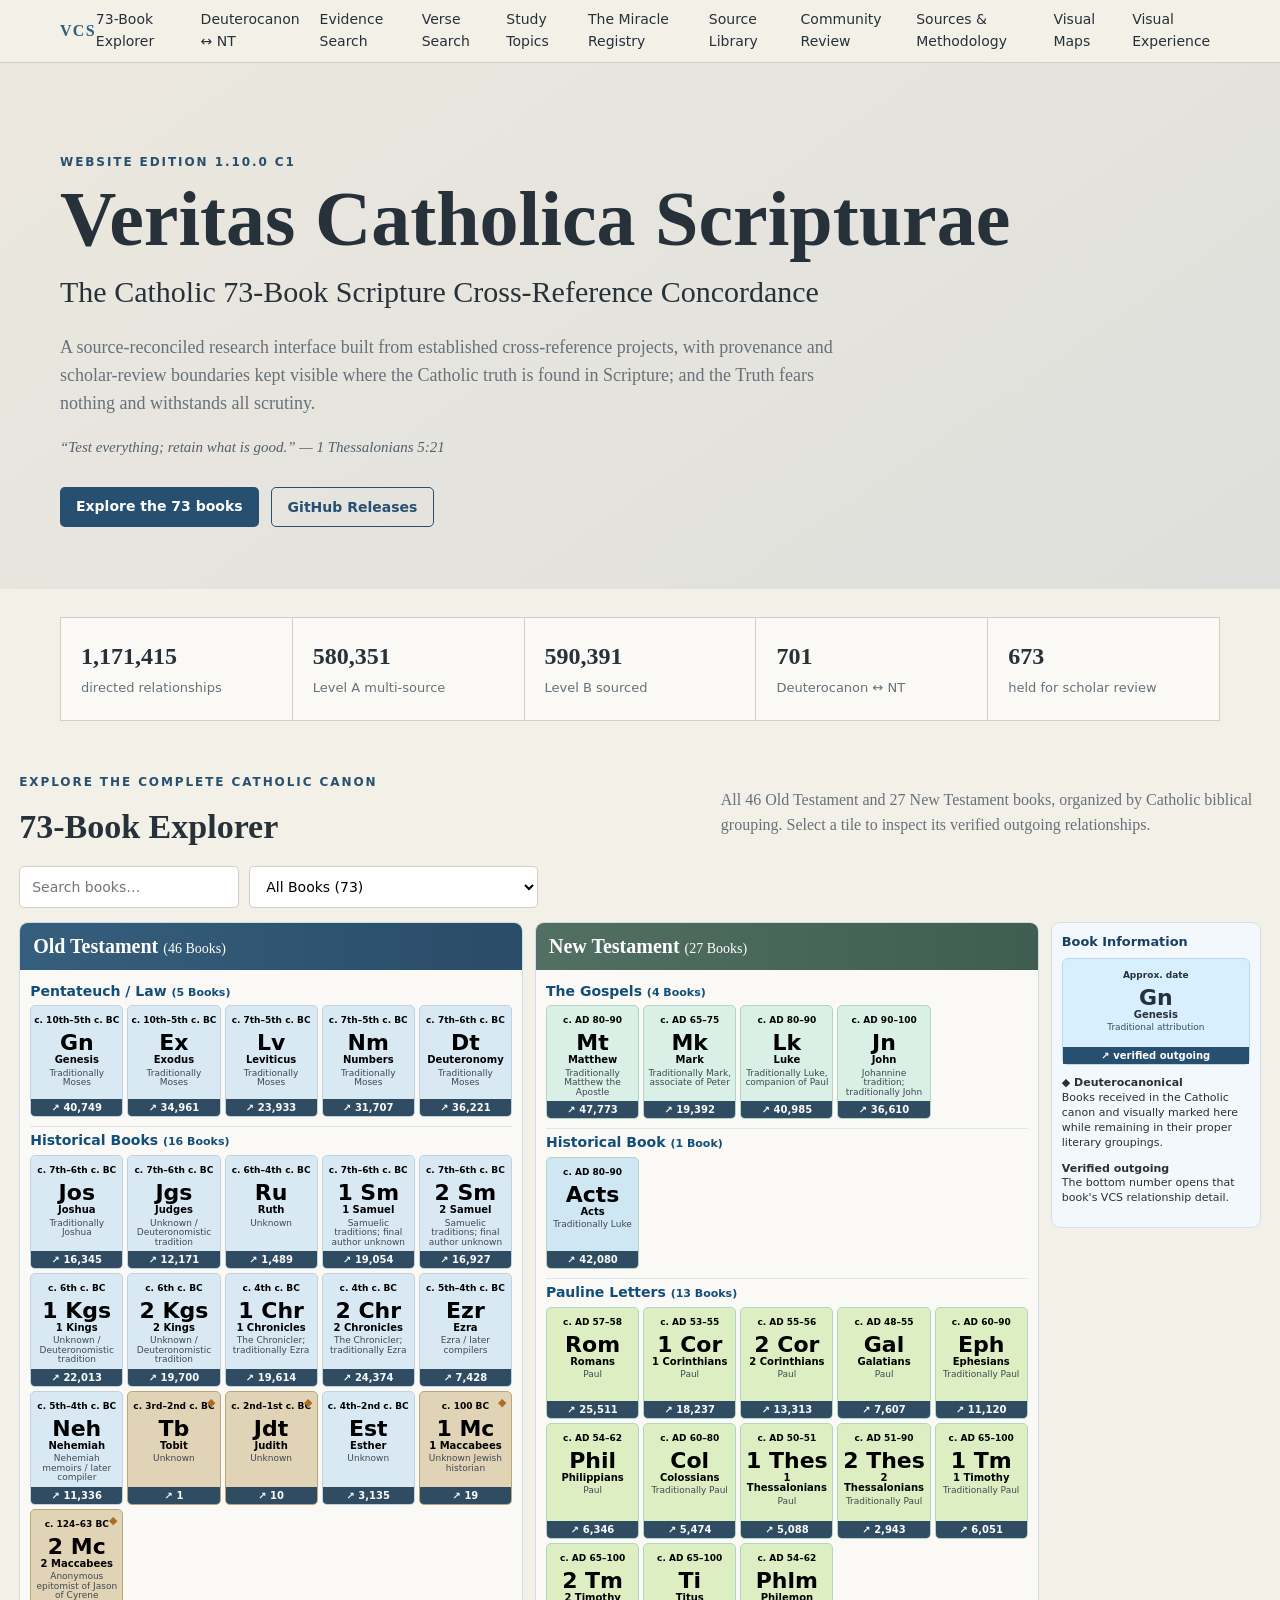
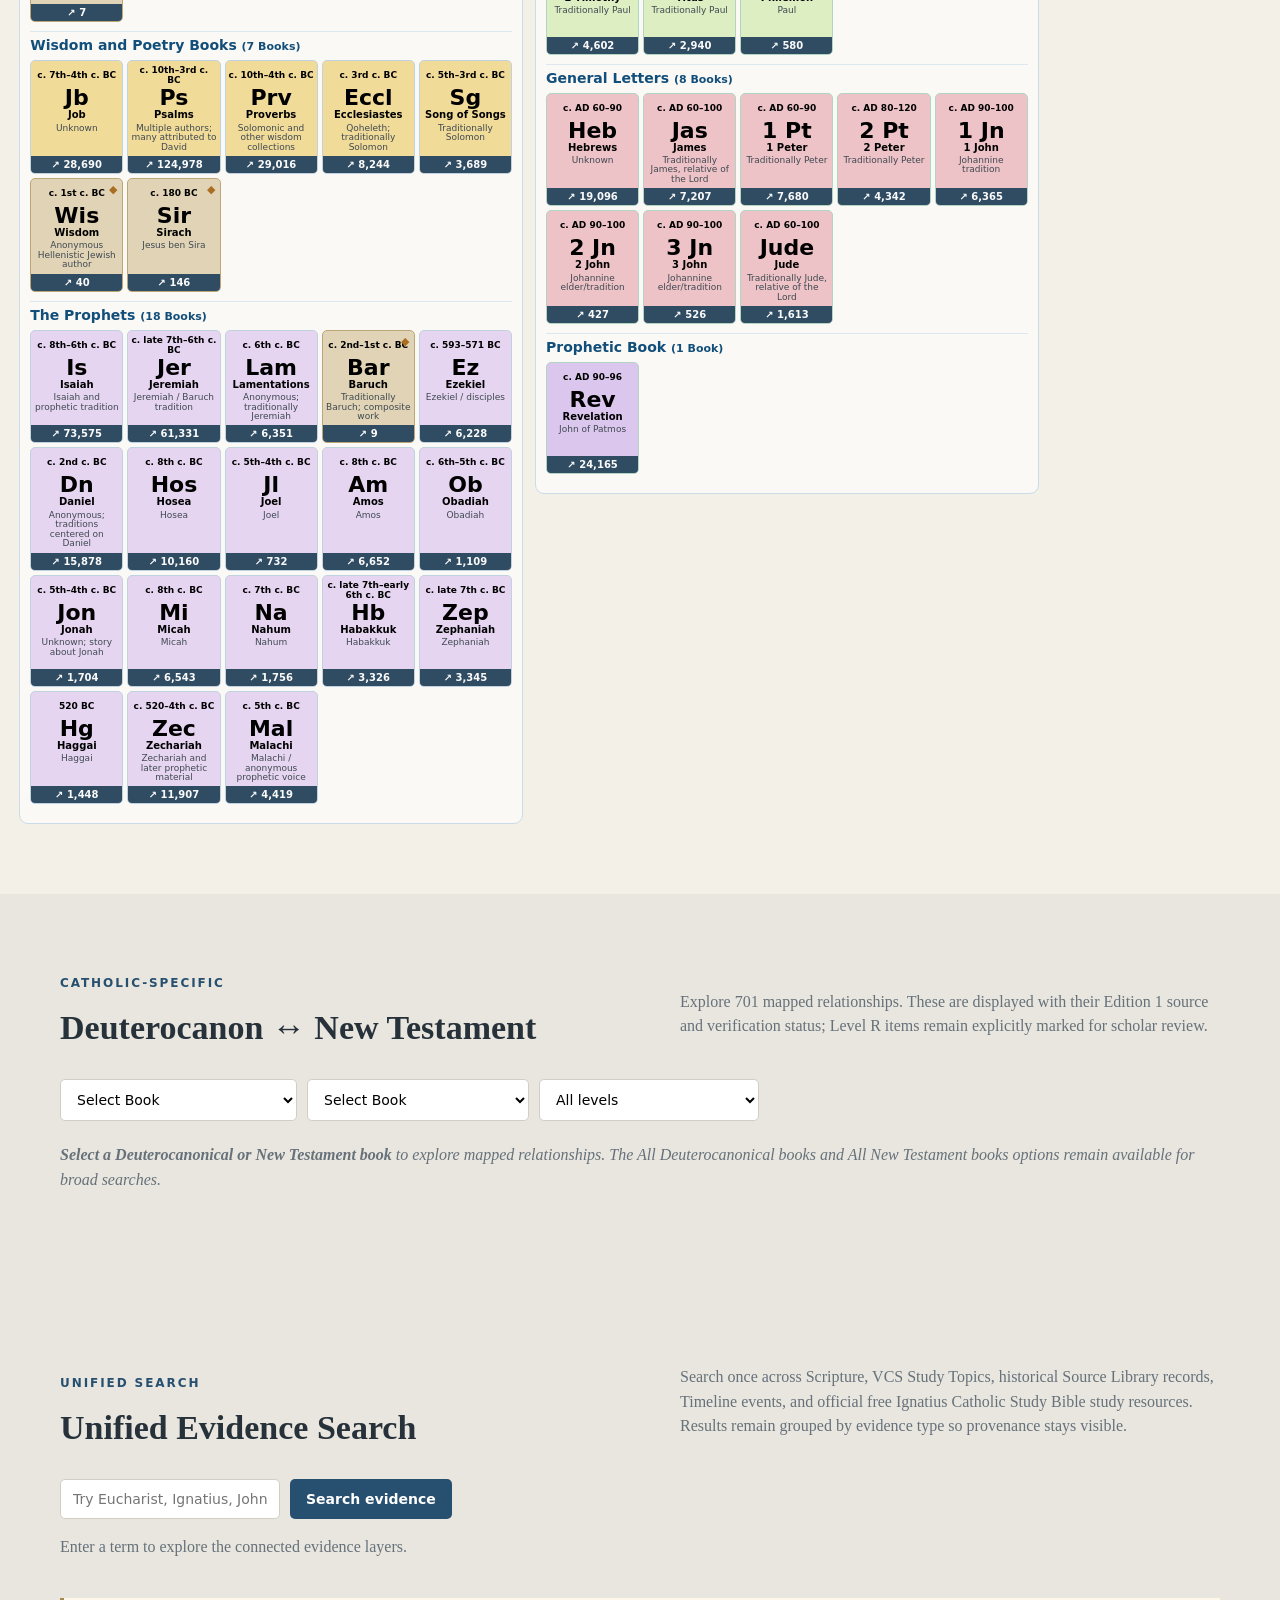
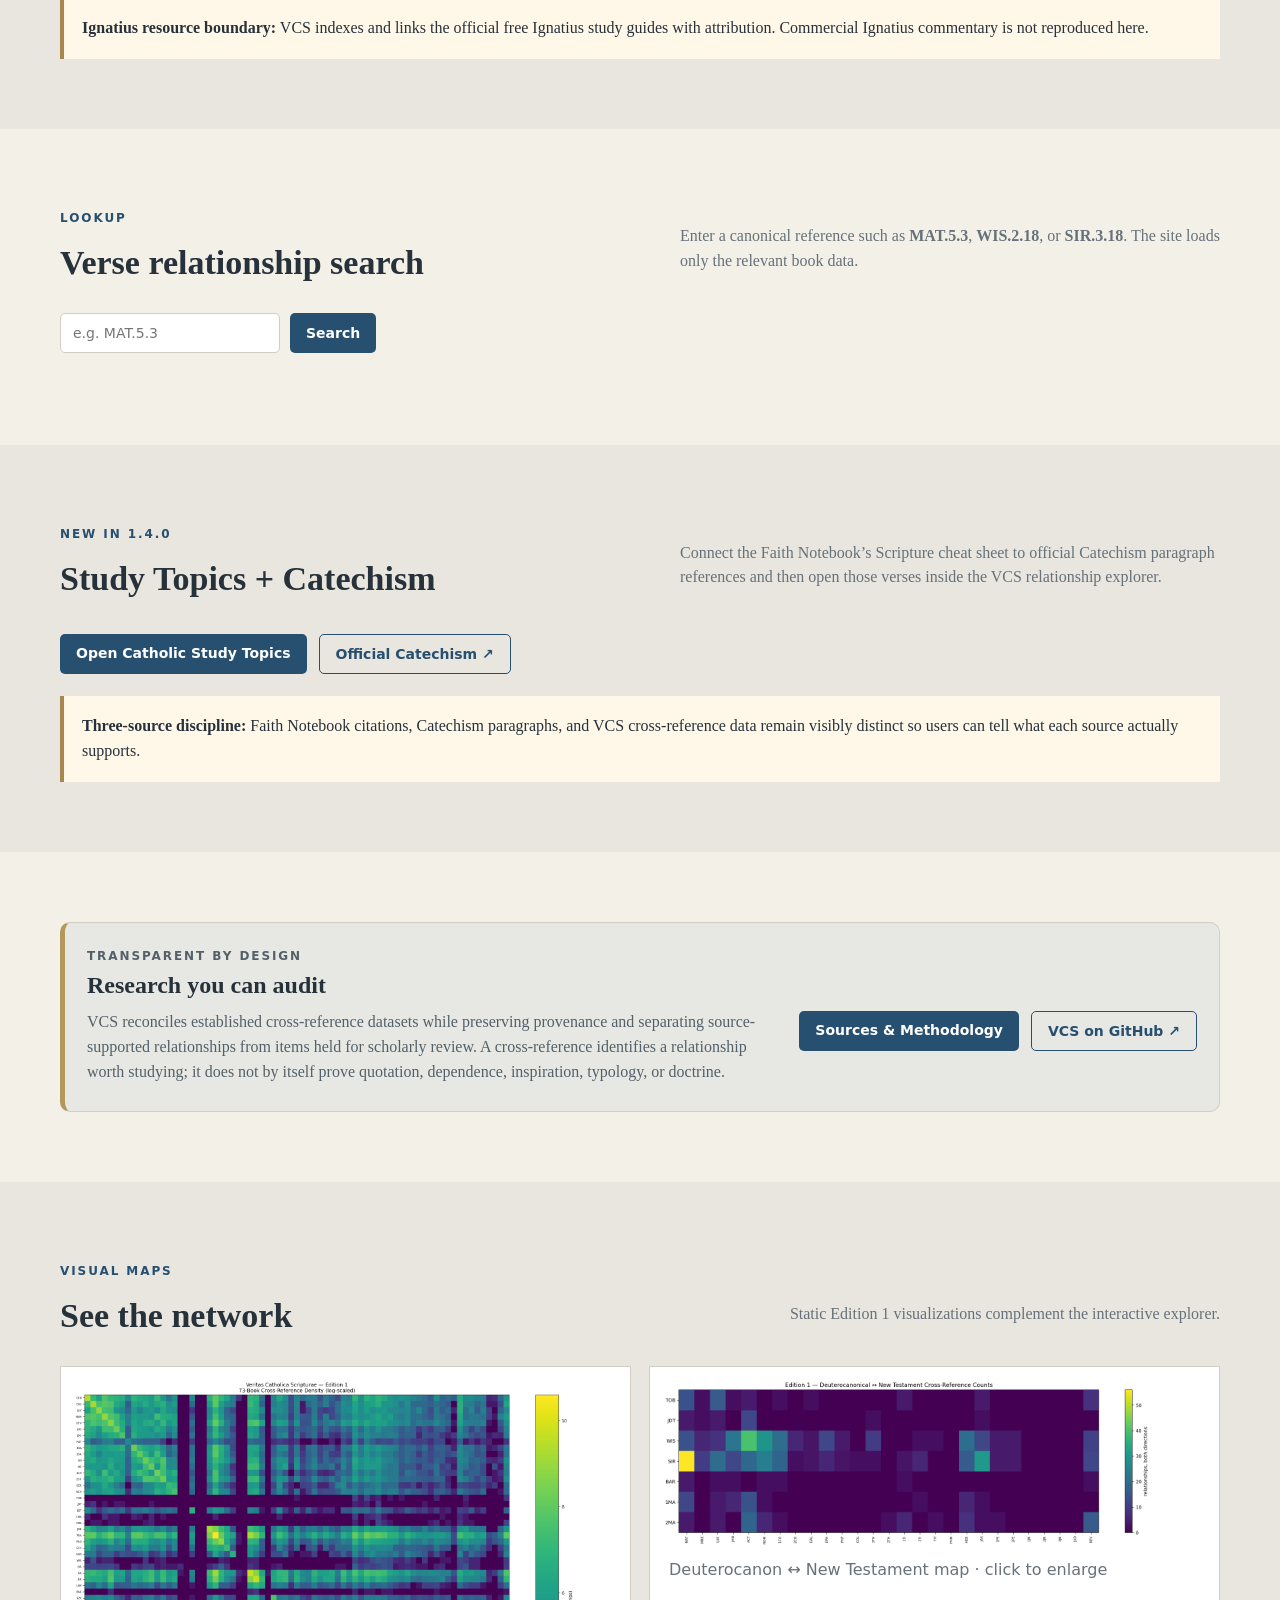
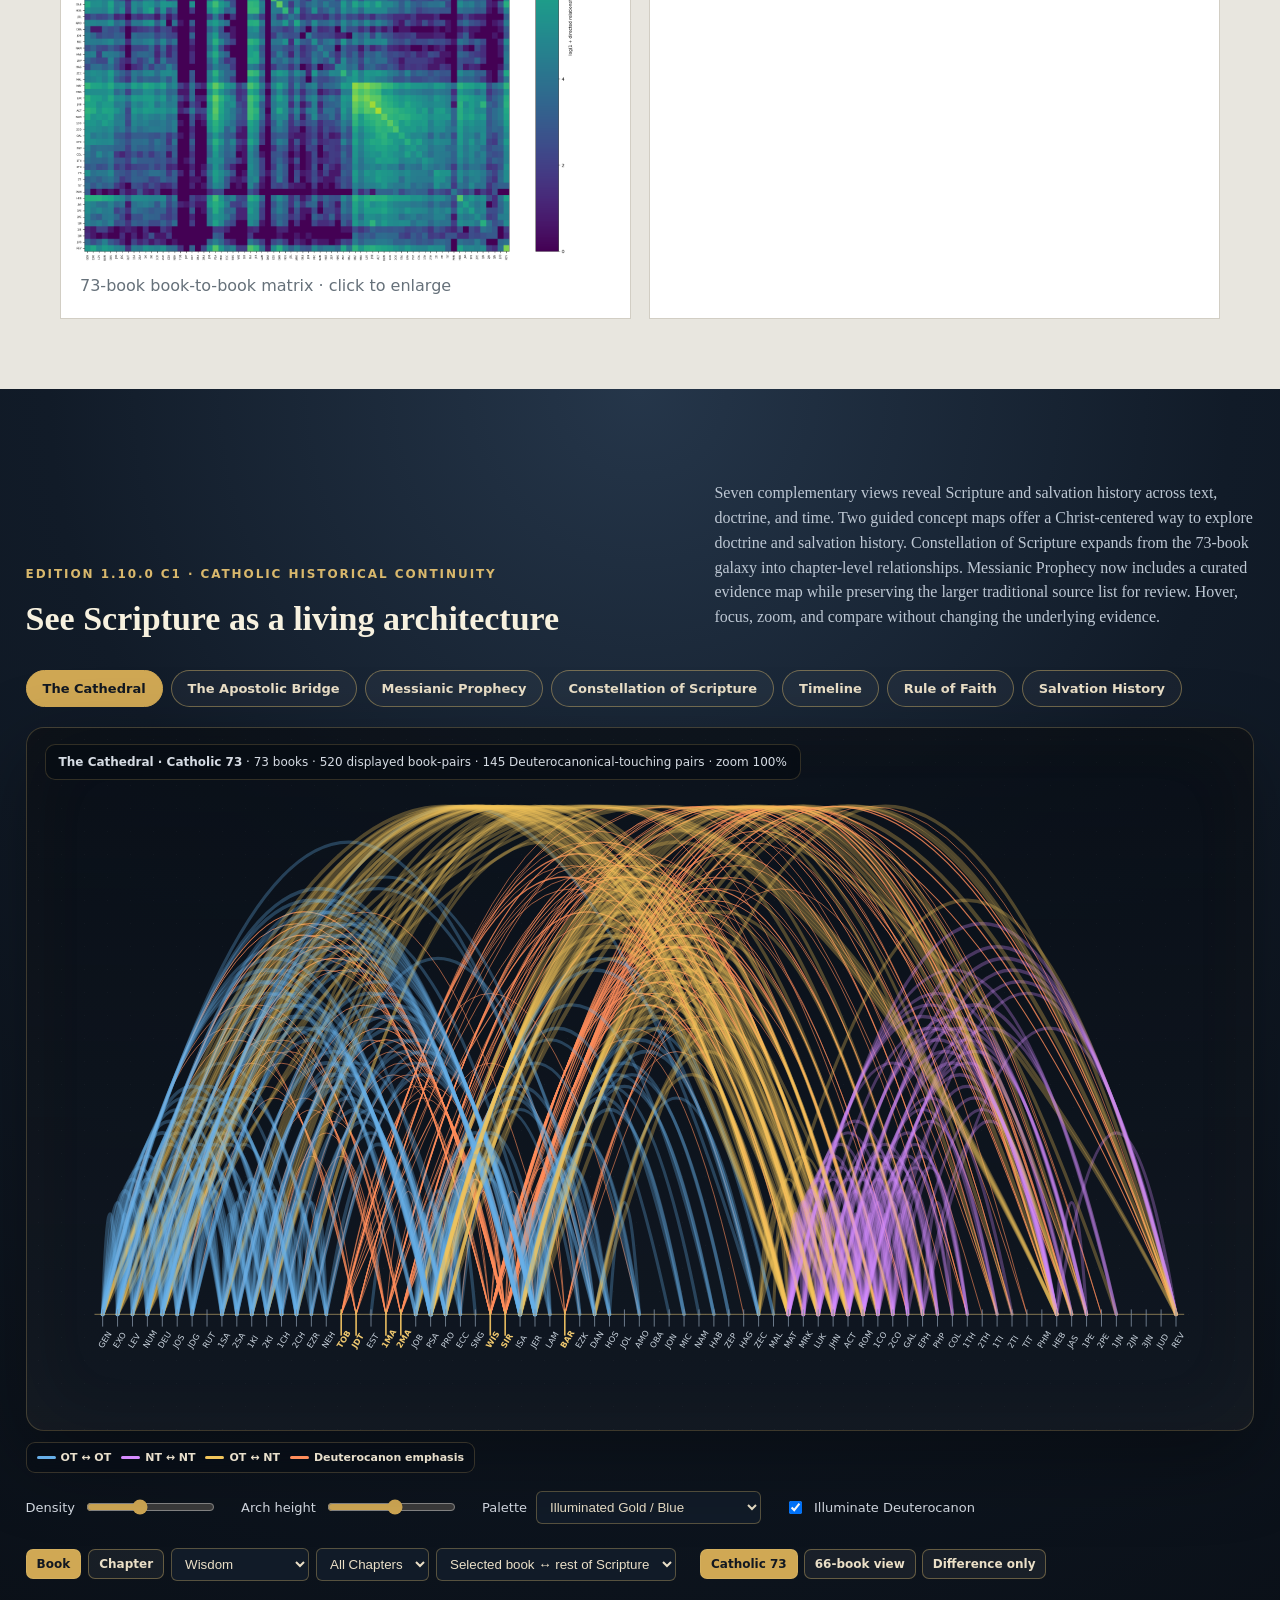
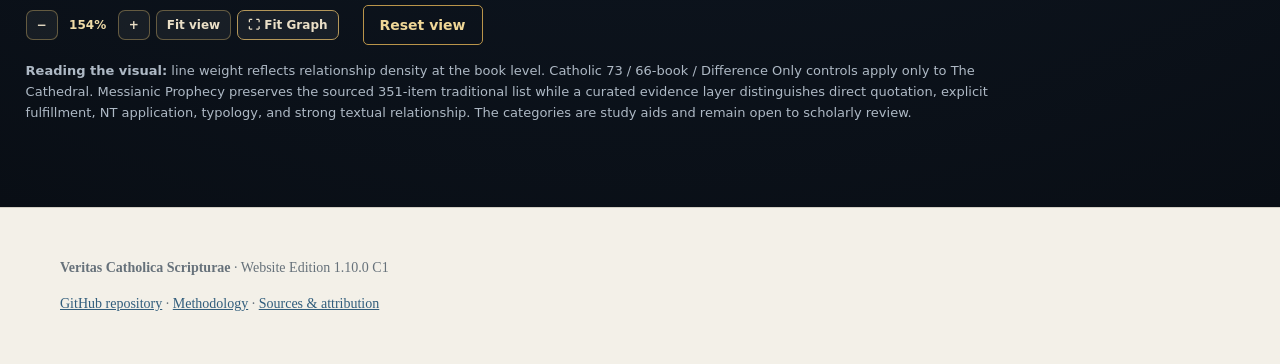
==== commit dcf72577: "VCS_1_10_0_C1_3" ====
--- a/docs/index.html
+++ b/docs/index.html
@@ -23,4 +23,4 @@
 <div id="timelineControls" class="timeline-controls hidden"><div class="timeline-filter-group"><div class="timeline-filter-title">Historical Scope</div><div class="timeline-scope"><button class="mini active" data-timeline-scope="all">All History</button><button class="mini active" data-timeline-scope="ot">Old Testament</button><button class="mini active" data-timeline-scope="apostolic">NT & Apostolic Age</button><button class="mini active" data-timeline-scope="church">Church History</button></div></div><div class="timeline-filter-group"><div class="timeline-filter-title">Detail / Importance</div><div id="timelineImportance" class="timeline-importance"><button class="mini active" data-timeline-importance="foundational">Foundational</button><button class="mini active" data-timeline-importance="major">Major</button><button class="mini" data-timeline-importance="significant">Significant</button><button class="mini" data-timeline-importance="detailed">Detailed</button><button class="mini" data-timeline-importance="source">Source-Level</button></div></div><div class="timeline-filter-group"><div class="timeline-filter-title">Event Categories</div><div id="timelineCategories" class="timeline-categories"></div><div class="timeline-category-actions"><button id="timelineDeselectCats" class="mini">Clear categories</button><button id="timelineShowAllCats" class="mini">Show all categories</button></div></div><div id="timelineDetail" class="timeline-detail"><b>Semantic zoom timeline</b><span>Zoom closer or increase Detail to reveal more events. Select an event for its historical note and source layer.</span></div></div><div class="zoom-controls"><button id="zoomOut" class="mini" title="Zoom out">−</button><span id="zoomLabel">100%</span><button id="zoomIn" class="mini">+</button><button id="resetZoom" class="mini">Fit view</button><button id="fitVisual" class="mini" title="Fit the complete rendered graph to the available viewport">⛶ Fit Graph</button></div>
 <button id="resetVisual" class="button secondary">Reset view</button>
 </div><div class="visual-caption"><b>Reading the visual:</b> line weight reflects relationship density at the book level. Catholic 73 / 66-book / Difference Only controls apply only to The Cathedral. Messianic Prophecy preserves the sourced 351-item traditional list while a curated evidence layer distinguishes direct quotation, explicit fulfillment, NT application, typology, and strong textual relationship. The categories are study aids and remain open to scholarly review.</div></div></section>
-</main><div id="mapLightbox" class="map-lightbox hidden" aria-hidden="true"><div class="map-lightbox-bar"><strong id="mapLightboxTitle">Visual map</strong><div><button id="mapZoomOut" class="mini">−</button><span id="mapZoomLabel">100%</span><button id="mapZoomIn" class="mini">+</button><button id="mapZoomReset" class="mini">Reset</button><button id="mapClose" class="mini">Close</button></div></div><div id="mapViewport" class="map-viewport"><img id="mapLightboxImg" alt="Enlarged visual map"></div></div><footer><div class="wrap"><p><b>Veritas Catholica Scripturae</b> · Website Edition 1.9.0</p><p><a href="https://github.com/cftrevizo/Veritas-Catholica-Scripturae">GitHub repository</a> · <a href="https://github.com/cftrevizo/Veritas-Catholica-Scripturae/blob/main/METHODOLOGY.md">Methodology</a> · <a href="https://github.com/cftrevizo/Veritas-Catholica-Scripturae/blob/main/NOTICE.md">Sources & attribution</a></p></div></footer><script src="assets/timeline.js?v=1.9.0"></script><script src="assets/app.js?v=1.9.0"></script><script src="assets/concept-maps.js?v=1.9.0"></script><script src="assets/deutero-bridge.js?v=1.7.0rc2-r2"></script><script src="assets/evidence-search.js?v=1.9.0"></script><script src="assets/miracle-search-bridge.js?v=1.9.0"></script><script src="assets/miracle-context-links.js?v=1.9.0"></script><script src="assets/evidence-search-controls.js?v=1.7.0c1g"></script></body></html>
+</main><div id="mapLightbox" class="map-lightbox hidden" aria-hidden="true"><div class="map-lightbox-bar"><strong id="mapLightboxTitle">Visual map</strong><div><button id="mapZoomOut" class="mini">−</button><span id="mapZoomLabel">100%</span><button id="mapZoomIn" class="mini">+</button><button id="mapZoomReset" class="mini">Reset</button><button id="mapClose" class="mini">Close</button></div></div><div id="mapViewport" class="map-viewport"><img id="mapLightboxImg" alt="Enlarged visual map"></div></div><footer><div class="wrap"><p><b>Veritas Catholica Scripturae</b> · Website Edition 1.9.0</p><p><a href="https://github.com/cftrevizo/Veritas-Catholica-Scripturae">GitHub repository</a> · <a href="https://github.com/cftrevizo/Veritas-Catholica-Scripturae/blob/main/METHODOLOGY.md">Methodology</a> · <a href="https://github.com/cftrevizo/Veritas-Catholica-Scripturae/blob/main/NOTICE.md">Sources & attribution</a></p></div></footer><script src="assets/timeline.js?v=1.9.0"></script><script src="assets/app.js?v=1.9.0"></script><script src="assets/concept-maps.js?v=1.9.0"></script><script src="assets/deutero-bridge.js?v=1.7.0rc2-r2"></script><script src="assets/evidence-search.js?v=1.9.0"></script><script src="assets/miracle-search-bridge.js?v=1.9.0"></script><script src="assets/miracle-context-links.js?v=1.9.0"></script><script src="assets/evidence-search-controls.js?v=1.7.0c1g"></script><script src="assets/timeline-readiness.js?v=1.10.0c1"></script><script src="assets/vcs-110-bootstrap.js?v=1.10.0c1"></script></body></html>
--- a/docs/assets/style.css
+++ b/docs/assets/style.css
@@ -269,3 +269,6 @@
 /* C1.5.7 approved sacred-geometry art direction */
 .concept-ring{fill:none;stroke:#d7bb71;stroke-width:2;opacity:.34}.concept-ring.inner{stroke:#8ab0c9;stroke-dasharray:7 8;opacity:.3}.concept-mandorla{fill:rgba(208,168,84,.18);stroke:#efd783;stroke-width:4}.concept-line{fill:none;stroke:#d8b75e;stroke-width:3;stroke-linecap:round}.concept-line-label{fill:#f0d99a;font:italic 15px Georgia,serif;text-anchor:middle}.concept-spiral-shadow{fill:none;stroke:#4e7891;stroke-width:35;stroke-linecap:round;opacity:.3}.concept-spiral{fill:none;stroke:#d1a845;stroke-width:13;stroke-linecap:round}.concept-outflow{fill:none;stroke:#8bb6c9;stroke-width:11;stroke-linecap:round}.concept-branch{fill:none;stroke:#aabfca;stroke-width:3;stroke-dasharray:7 8;opacity:.62}.concept-node circle{stroke:#f1d891;stroke-width:3;transition:filter .16s,stroke-width .16s}.concept-node.christ circle{fill:#d0a854}.concept-node.scripture circle,.concept-node.creation circle{fill:#315d7c}.concept-node.tradition circle,.concept-node.covenant circle{fill:#7a3c4a}.concept-node.magisterium circle,.concept-node.church circle{fill:#466f5c}.concept-node.exodus circle{fill:#a8792d}.concept-node.prophets circle{fill:#6d5685}.concept-node.newcreation circle{fill:#5a8399}.concept-node:hover circle,.concept-node:focus circle,.concept-node.concept-selected circle{stroke:#fff8dc;stroke-width:6;filter:drop-shadow(0 0 13px #ebc95b)}.concept-label{fill:#fff6d8;font:700 20px Georgia,serif;text-anchor:middle;pointer-events:none}.concept-sub{fill:#d9e6e9;font:13px system-ui,sans-serif;text-anchor:middle;pointer-events:none}.concept-caption{fill:#f0d99a;font:italic 16px Georgia,serif;text-anchor:middle}.concept-legend .legend-gold{background:#d0a854}.concept-legend .legend-blue{background:#315d7c}.concept-legend .legend-burgundy{background:#7a3c4a}.concept-legend .legend-green{background:#466f5c}
 .concept-fulfillment{fill:none;stroke:#d1a845;stroke-width:11;stroke-linecap:round}
+/* 1.10.0 C1 — Catechism Essentials and bounded community review */
+.study-path-feature.study-path-c1{border-color:#b4975a;background:#fcf8ed}.study-path-feature.study-path-c1:hover{background:#f6ecd3}.review-boundary{margin:0 0 1rem;padding:.8rem 1rem;border-left:4px solid var(--vcs-gold);background:#f0eee8;color:#4b575d;font-size:.92rem}.essentials-parts .catechism-part li{display:grid;grid-template-columns:minmax(200px,1fr) auto;gap:.35rem .8rem;align-items:start}.essentials-parts .catechism-part li .essentials-question,.essentials-parts .catechism-part li .study-topic-links{grid-column:1/-1;margin:.2rem 0}.essentials-parts .catechism-part li .mini-link{justify-self:start}.review-toolbar{display:grid;grid-template-columns:minmax(220px,1fr) minmax(180px,.7fr) minmax(180px,.7fr) auto;gap:12px;align-items:end;margin-bottom:1rem}.review-toolbar label{display:flex;flex-direction:column;gap:4px;font:700 12px system-ui,sans-serif;color:#53606a}.review-toolbar input,.review-toolbar select{padding:10px;border:1px solid var(--line);border-radius:6px;background:#fff;color:var(--ink);font:14px system-ui,sans-serif}.review-toolbar .button{white-space:nowrap}.review-count{font:700 13px system-ui,sans-serif;color:var(--muted)}.review-results{display:grid;gap:9px}.review-record{border:1px solid var(--line);border-left:4px solid var(--review);border-radius:8px;padding:12px 14px;background:var(--card);display:grid;grid-template-columns:minmax(0,1fr) auto;gap:5px 12px}.review-record b{margin-left:8px}.review-record p,.review-record small{grid-column:1/-1;margin:0}.review-record p{font-size:.91rem}.review-record small{color:var(--muted);font:12px system-ui,sans-serif}.review-id,.review-badge{font:700 11px system-ui,sans-serif}.review-id{color:#72562e}.review-badge{align-self:start;background:#f2ead7;color:#71531e;border:1px solid #d8bd80;padding:3px 7px;border-radius:999px;white-space:nowrap}.timeline-readiness{display:flex;gap:6px;align-items:center;flex-wrap:wrap;margin-top:.75rem;padding-top:.65rem;border-top:1px solid rgba(180,151,90,.35);font:12px system-ui,sans-serif}.timeline-readiness b{width:100%;color:#72562e}.timeline-readiness span{color:var(--muted)}.timeline-readiness a{font-weight:700}
+@media(max-width:900px){.review-toolbar{grid-template-columns:1fr 1fr}.review-toolbar label:first-child{grid-column:1/-1}}@media(max-width:560px){.essentials-parts .catechism-part li{grid-template-columns:1fr}.review-toolbar{grid-template-columns:1fr}.review-toolbar label:first-child{grid-column:auto}.review-record{grid-template-columns:1fr}.review-badge{justify-self:start}}
